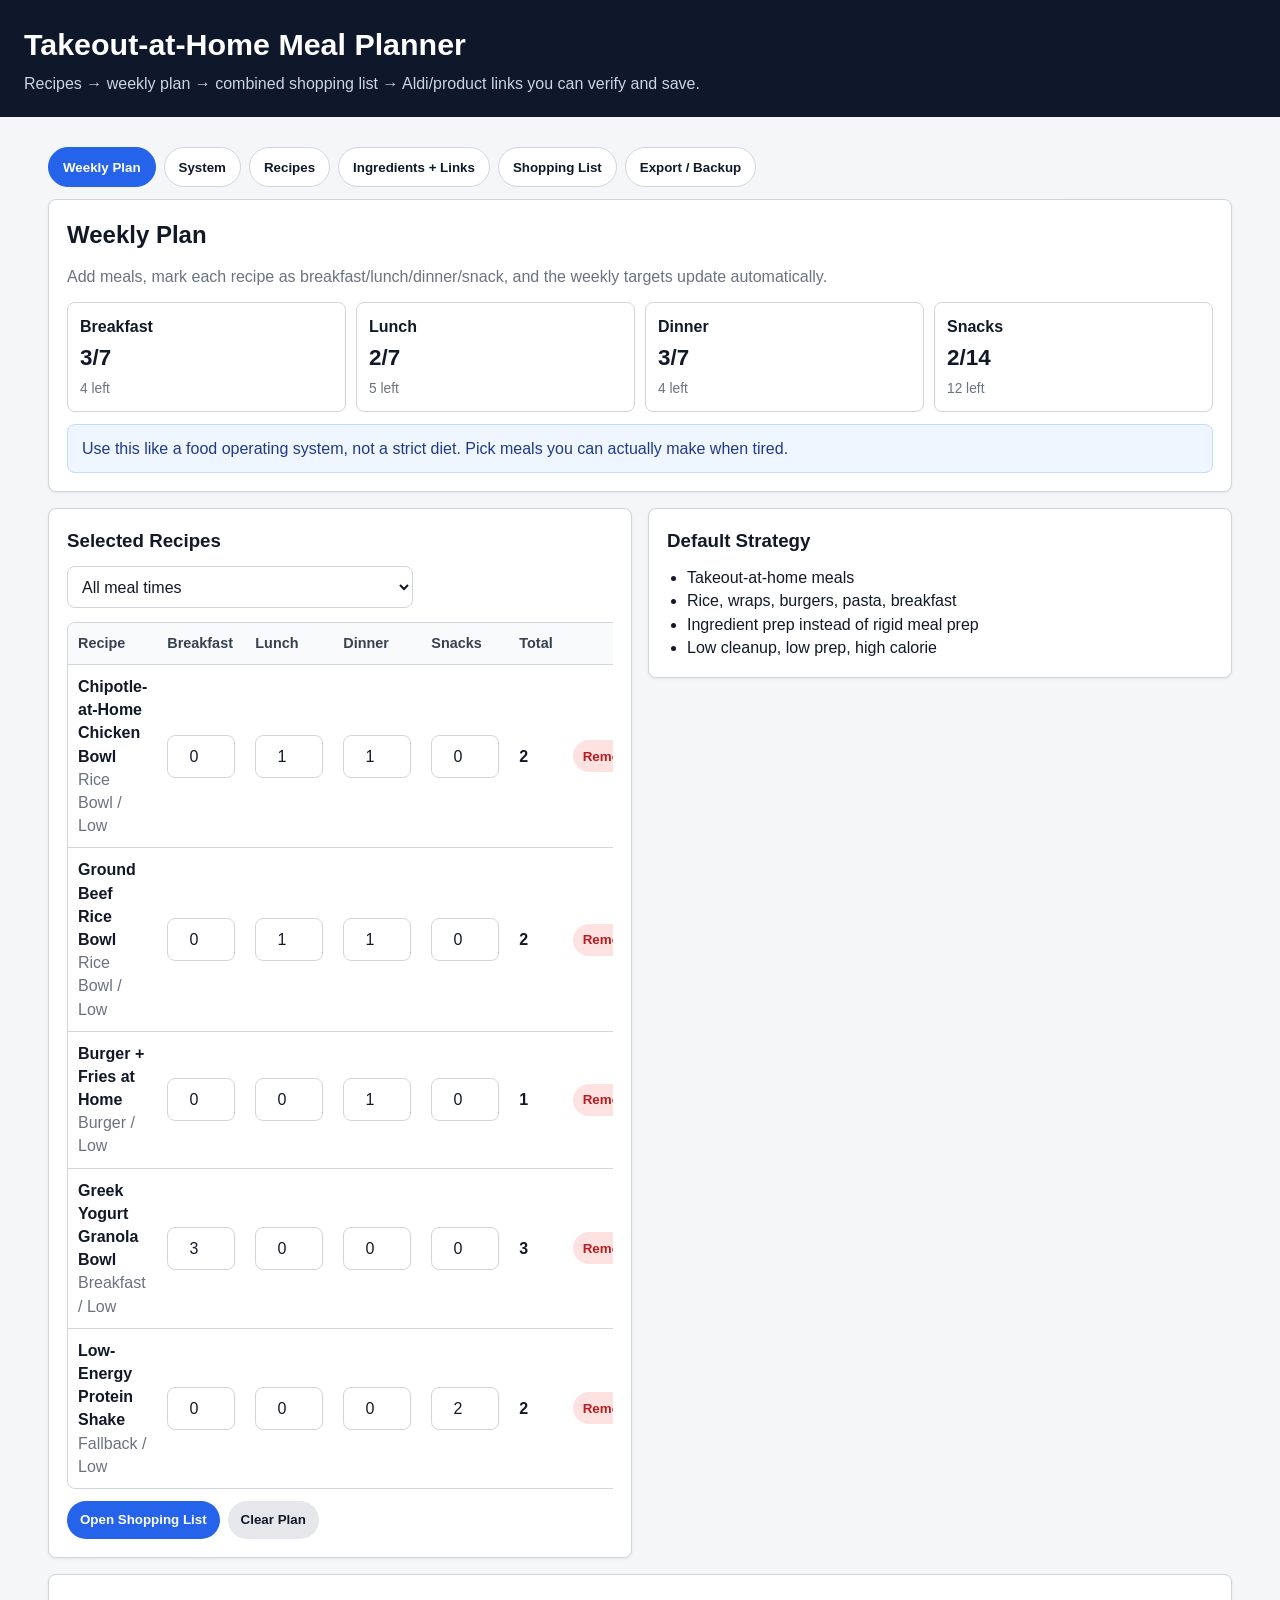
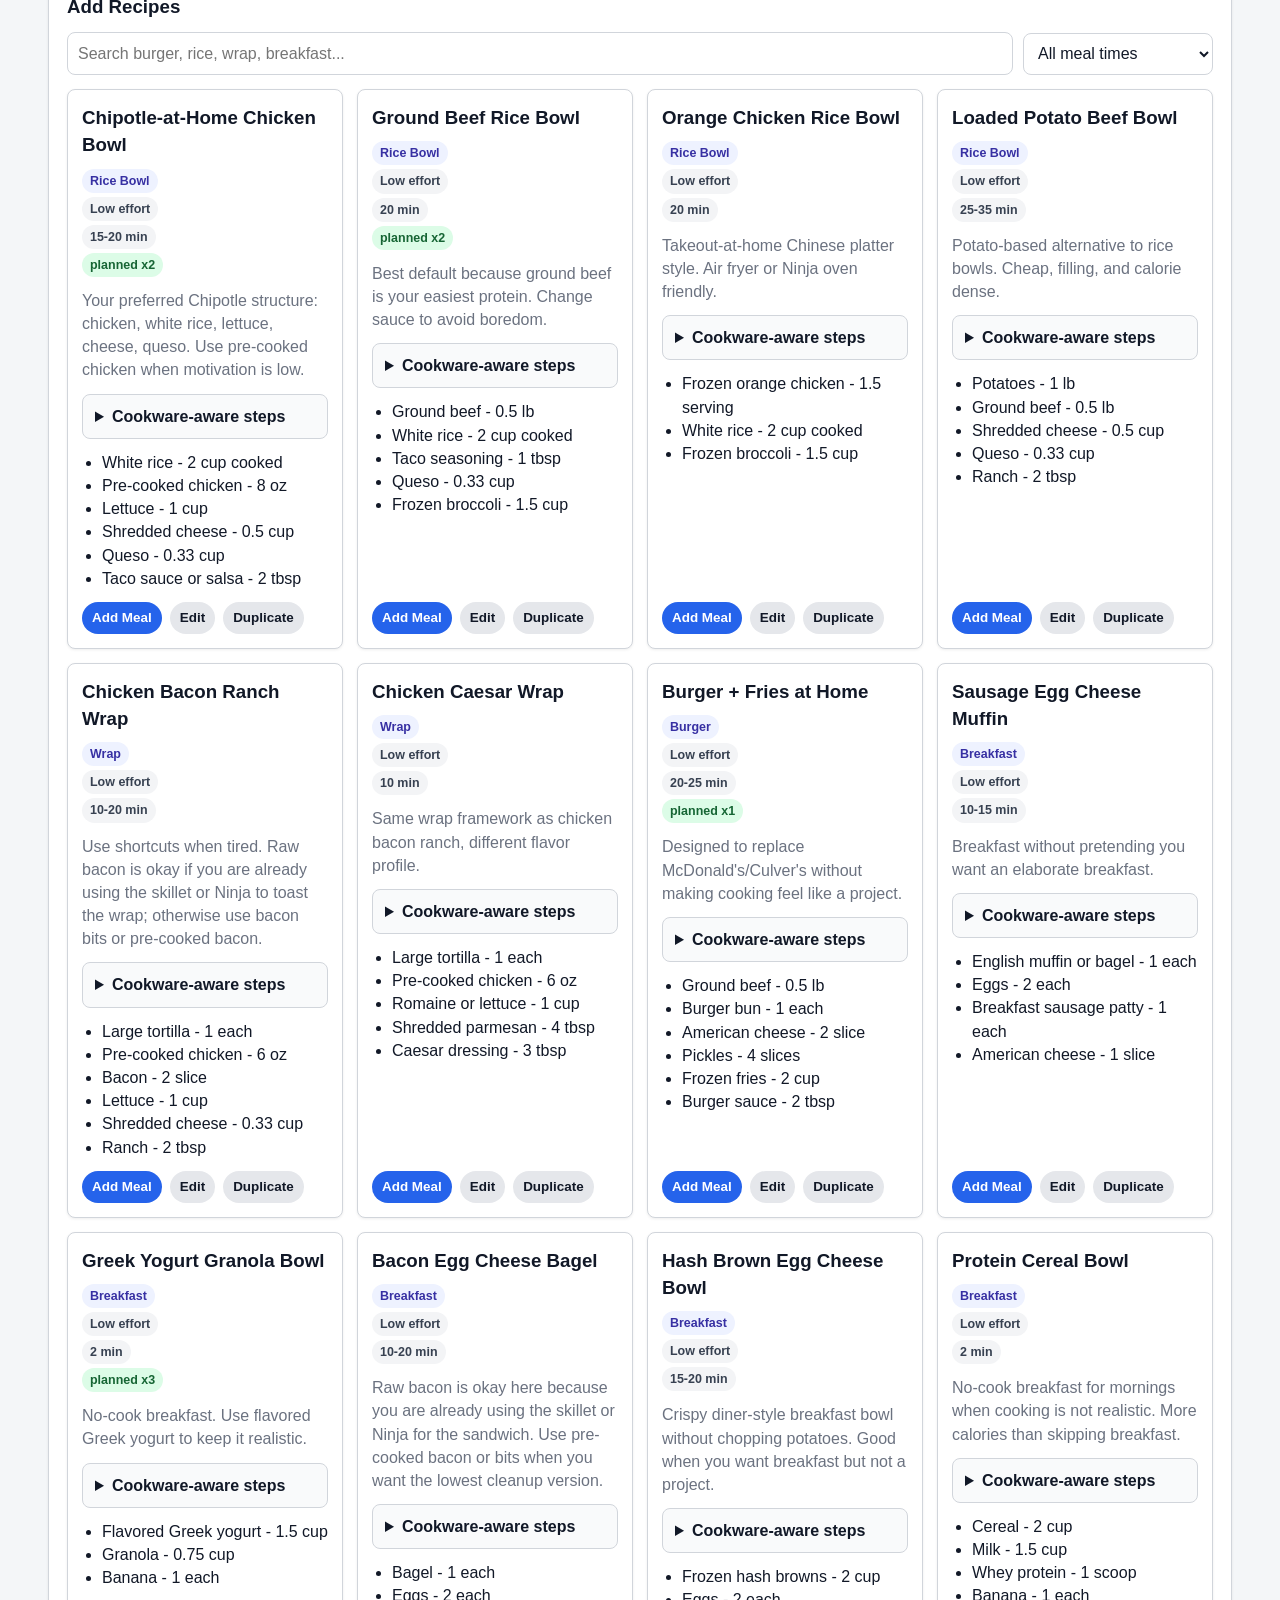
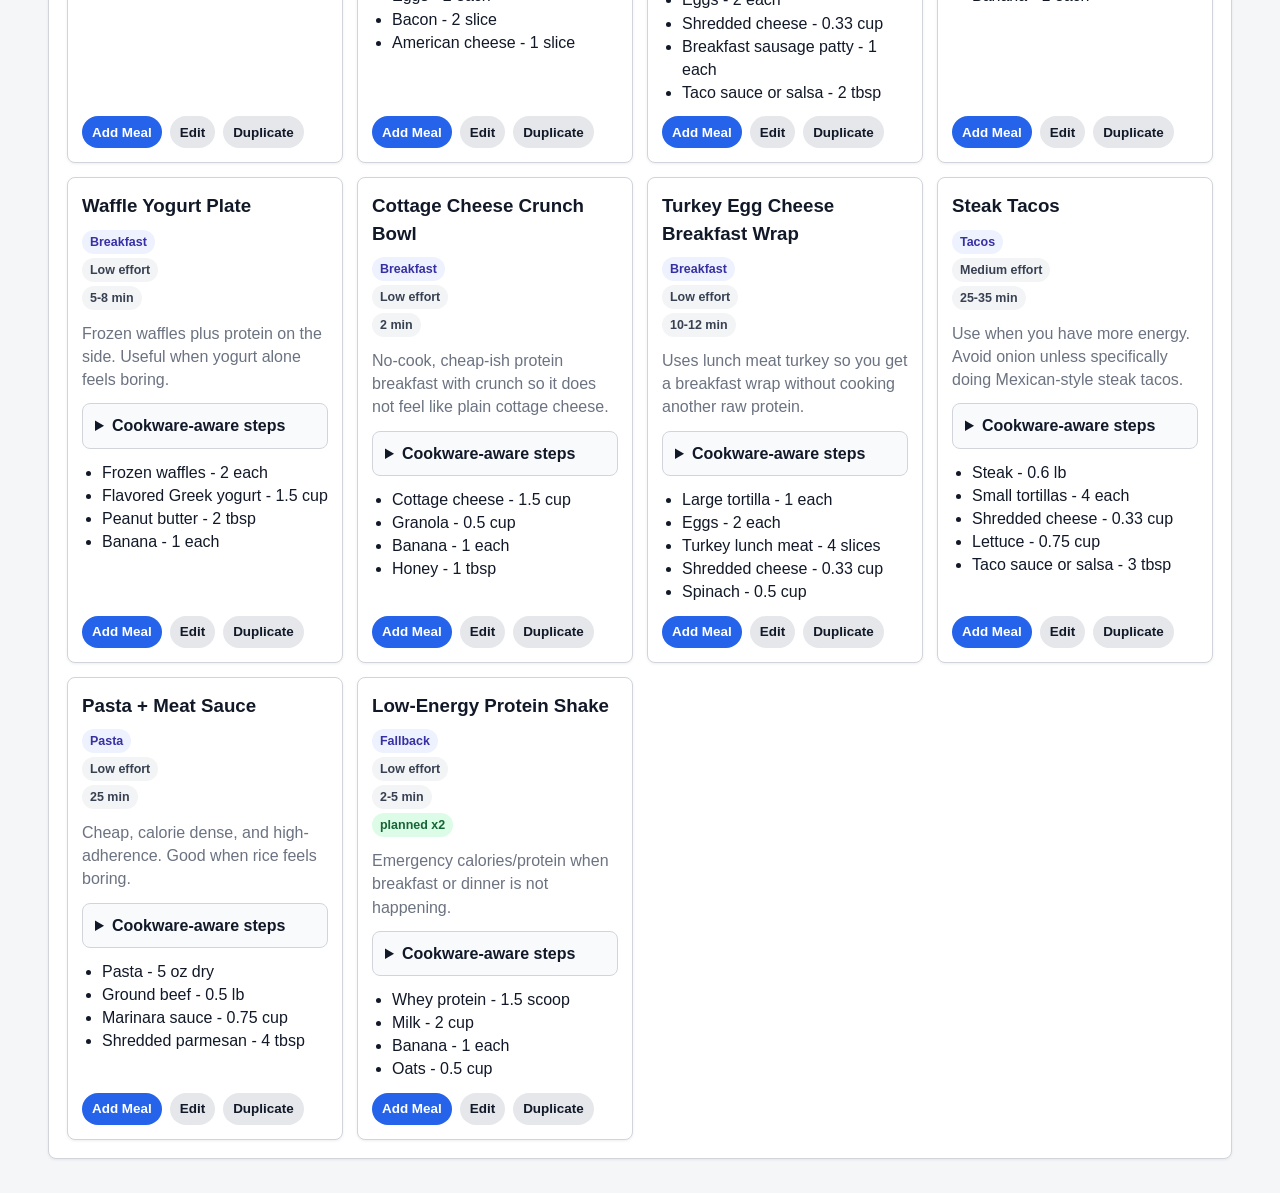
==== index.html @ 1f6d98aa "Rename preview.html to index.html" ====
<!doctype html>
<html lang="en">
<head>
<meta charset="utf-8">
<meta name="viewport" content="width=device-width,initial-scale=1">
<title>Takeout-at-Home Meal Planner</title>
<style>
:root{
  --bg:#f4f6f8;
  --card:#fff;
  --text:#111827;
  --muted:#6b7280;
  --border:#d1d5db;
  --accent:#2563eb;
  --soft:#f9fafb;
  --green:#15803d;
  --red:#b91c1c;
  --shadow:0 1px 3px #00000012;
  --radius:8px;
}
*{box-sizing:border-box}
body{
  margin:0;
  background:var(--bg);
  color:var(--text);
  font-family:-apple-system,BlinkMacSystemFont,"Segoe UI",Roboto,Arial,sans-serif;
  line-height:1.45;
}
header{background:#0f172a;color:#fff;padding:22px 24px}
header h1{margin:0 0 6px;font-size:1.9rem;letter-spacing:0}
header p{margin:0;color:#cbd5e1}
.app{max-width:1220px;margin:auto;padding:18px}
.tabs{
  display:flex;
  gap:8px;
  flex-wrap:wrap;
  align-items:center;
  position:sticky;
  top:0;
  background:rgba(244,246,248,.96);
  padding:12px 0;
  z-index:10;
}
.tabbtn{
  min-height:40px;
  border:1px solid var(--border);
  background:#fff;
  color:var(--text);
  padding:9px 14px;
  border-radius:999px;
  font-weight:800;
  cursor:pointer;
}
.tabbtn.active{background:var(--accent);color:#fff;border-color:var(--accent)}
.tab{display:none}
.tab.active{display:block}
.card{
  background:var(--card);
  border:1px solid var(--border);
  border-radius:var(--radius);
  box-shadow:var(--shadow);
  padding:18px;
  margin-bottom:16px;
}
details.card summary{
  cursor:pointer;
  list-style:none;
}
details.card summary::-webkit-details-marker{display:none}
details.card summary h2{display:inline;margin:0}
details.card summary::after{
  content:'Show';
  float:right;
  color:var(--accent);
  font-weight:800;
}
details.card[open] summary{margin-bottom:12px}
details.card[open] summary::after{content:'Hide'}
.grid{display:grid;gap:16px;align-items:start}
.two{grid-template-columns:minmax(0,1fr) minmax(0,1fr)}
.three{grid-template-columns:repeat(3,minmax(0,1fr))}
h2,h3{margin:0 0 12px;letter-spacing:0}
p{margin:0 0 12px}
ul{margin:10px 0 0;padding-left:20px}
.muted{color:var(--muted)}
.note{
  background:#eff6ff;
  border:1px solid #bfdbfe;
  color:#1e3a8a;
  padding:12px 14px;
  border-radius:var(--radius);
  margin:12px 0 0;
}
label{display:block;font-weight:750;margin:12px 0 6px}
input,select,textarea{
  width:100%;
  min-height:42px;
  font:inherit;
  color:var(--text);
  border:1px solid var(--border);
  border-radius:var(--radius);
  padding:9px 10px;
  background:#fff;
}
input[type="checkbox"]{
  width:16px;
  min-height:0;
  height:16px;
  margin:0 6px 0 0;
  vertical-align:-2px;
}
textarea{min-height:95px;resize:vertical}
button{
  min-height:38px;
  border:0;
  border-radius:999px;
  padding:9px 13px;
  font-weight:800;
  cursor:pointer;
  white-space:nowrap;
}
.primary{background:var(--accent);color:#fff}
.secondary{background:#e5e7eb;color:#111827}
.green{background:#dcfce7;color:var(--green)}
.red{background:#fee2e2;color:var(--red)}
.small{min-height:32px;padding:6px 10px;font-size:.84rem}
.actions{display:flex;gap:8px;flex-wrap:wrap;align-items:center;margin-top:12px}
.filterBar{
  display:grid;
  grid-template-columns:minmax(0,1fr) minmax(145px,190px);
  gap:10px;
  align-items:center;
}
.targetGrid{
  display:grid;
  grid-template-columns:repeat(auto-fit,minmax(165px,1fr));
  gap:10px;
  margin-top:14px;
}
.targetBox{
  border:1px solid var(--border);
  border-radius:var(--radius);
  background:#fff;
  padding:12px;
}
.targetBox strong{display:block;margin-bottom:4px}
.targetCount{font-size:1.4rem;font-weight:850}
.targetBox.done{border-color:#bbf7d0;background:#f0fdf4}
.targetBox.over{border-color:#bfdbfe;background:#eff6ff}
.targetHint{font-size:.86rem;color:var(--muted);margin-top:4px}
.mealTypeSelect{min-width:130px}
.mealCountInput{
  width:68px;
  min-width:68px;
  text-align:center;
}
.subLinks{
  display:flex;
  gap:6px;
  flex-wrap:wrap;
  margin-top:6px;
}
.subLinks a{
  background:#f3f4f6;
  border-radius:999px;
  padding:2px 8px;
  font-size:.82rem;
}
.recipes{
  display:grid;
  grid-template-columns:repeat(auto-fit,minmax(275px,1fr));
  gap:14px;
  align-items:stretch;
}
.recipe{
  display:flex;
  flex-direction:column;
  min-width:0;
  background:#fff;
  border:1px solid var(--border);
  border-radius:var(--radius);
  padding:14px;
  box-shadow:var(--shadow);
}
.recipe h3{margin-bottom:8px}
.recipe p{margin:10px 0 0}
.recipe ul{margin:12px 0 0}
.recipe .actions{margin-top:auto;padding-top:12px}
details.cook{
  margin-top:12px;
  border:1px solid var(--border);
  border-radius:var(--radius);
  background:var(--soft);
  padding:10px 12px;
}
details.cook summary{
  cursor:pointer;
  font-weight:800;
}
details.cook ol{margin:10px 0 0;padding-left:20px}
details.cook li+li{margin-top:6px}
.systemGrid{
  display:grid;
  grid-template-columns:repeat(auto-fit,minmax(240px,1fr));
  gap:14px;
}
.systemBox{
  border:1px solid var(--border);
  border-radius:var(--radius);
  background:#fff;
  padding:14px;
}
.systemBox h3{font-size:1rem}
.systemBox ul{margin-top:8px}
.pill{
  display:inline-flex;
  align-items:center;
  width:max-content;
  max-width:100%;
  min-height:24px;
  border-radius:999px;
  padding:3px 8px;
  font-size:.78rem;
  font-weight:800;
  background:#eef2ff;
  color:#3730a3;
  margin:2px 4px 2px 0;
}
.pill.gray{background:#f3f4f6;color:#374151}
.pill.ok{background:#dcfce7;color:#166534}
.wrap{overflow-x:auto}
table{
  width:100%;
  border-collapse:separate;
  border-spacing:0;
  background:#fff;
  border:1px solid var(--border);
  border-radius:var(--radius);
  overflow:hidden;
}
th,td{
  border-bottom:1px solid var(--border);
  padding:10px;
  text-align:left;
  vertical-align:middle;
}
th{background:var(--soft);color:#374151;font-size:.9rem}
tr:last-child td{border-bottom:0}
td .small{vertical-align:middle}
td input:not([type="checkbox"]):not([data-count]):not(.mealCountInput),td select{min-width:120px}
td input[data-count]{min-width:70px;width:70px}
.shopItem{
  display:grid;
  grid-template-columns:32px minmax(180px,1.1fr) minmax(130px,.7fr) minmax(210px,1.15fr) minmax(250px,1.35fr);
  gap:12px;
  align-items:center;
  border:1px solid var(--border);
  border-radius:var(--radius);
  background:#fff;
  padding:12px;
  margin-bottom:8px;
}
.shopItem>div{min-width:0}
.shopItem>div:first-child{display:flex;align-items:center;justify-content:center}
.shopItem label{display:inline-flex;align-items:center;margin:0;font-weight:650}
.shopItem input.meta{margin-top:8px}
.shopItem.done{opacity:.55;background:#f9fafb}
.printRow{display:none}
.shopTotal{
  display:flex;
  gap:14px;
  flex-wrap:wrap;
  align-items:center;
  justify-content:space-between;
  border:1px solid var(--border);
  border-radius:var(--radius);
  background:#fff;
  padding:14px 16px;
  margin-bottom:16px;
}
.shopTotal strong{font-size:1.1rem}
.money{font-weight:850;color:var(--green)}
.status{font-size:.86rem;color:var(--muted);margin-top:6px}
a{color:var(--accent);font-weight:800;text-decoration:none}
a:hover{text-decoration:underline}
pre{
  white-space:pre-wrap;
  background:#0f172a;
  color:#e5e7eb;
  border-radius:var(--radius);
  padding:14px;
  min-height:220px;
  overflow:auto;
  font:14px ui-monospace,SFMono-Regular,Menlo,Consolas,monospace;
}
@media(max-width:1050px){
  .shopItem{grid-template-columns:32px minmax(220px,1fr) minmax(170px,.8fr)}
  .shopItem>div:nth-child(4),.shopItem>div:nth-child(5){grid-column:2 / -1}
}
@media(max-width:850px){
  .app{padding:14px}
  .two,.three{grid-template-columns:1fr}
  .filterBar{grid-template-columns:1fr}
  .recipes{grid-template-columns:1fr}
  .shopItem{grid-template-columns:28px minmax(0,1fr);align-items:start}
  .shopItem>div:nth-child(n+3){grid-column:2}
}
@media print{
  @page{margin:.45in}
  body{background:#fff;color:#111;font-size:10pt;line-height:1.25}
  header,.tabs,.noPrint,button,input,textarea,select{display:none!important}
  .tab{display:none!important}
  #shopping{display:block!important}
  .app{max-width:none;padding:0}
  #shopping>.card{padding:0 0 8px;margin:0 0 8px;border:0}
  #shopping>.card p{display:none}
  .shopTotal{padding:8px 0;margin:0 0 10px;border:0;border-bottom:1px solid #999;border-radius:0}
  .shopTotal .targetHint{display:none}
  .card{box-shadow:none;border:0;padding:0;margin:0 0 10px;break-inside:auto}
  .card h3{font-size:11pt;margin:12px 0 4px;padding-bottom:3px;border-bottom:1px solid #bbb}
  .shopItem{
    display:block;
    border:0;
    border-bottom:1px solid #ddd;
    border-radius:0;
    padding:4px 0;
    margin:0;
    break-inside:avoid;
    opacity:1!important;
    background:#fff!important;
    box-shadow:none;
  }
  .shopItem>div:not(.printRow){display:none!important}
  .printRow{
    display:grid!important;
    grid-template-columns:minmax(0,1.2fr) 72px minmax(0,2fr);
    gap:10px;
    align-items:start;
  }
  .printName{font-weight:700}
  .printPrice{font-weight:700;text-align:right;color:#111}
  .printLink{font-size:8.5pt;word-break:break-all;color:#111;font-weight:400;text-decoration:none}
  a{color:#111;text-decoration:none}
}
</style>
</head>
<body>
<header><h1>Takeout-at-Home Meal Planner</h1><p>Recipes → weekly plan → combined shopping list → Aldi/product links you can verify and save.</p></header>
<main class="app">
<nav class="tabs noPrint"><button class="tabbtn active" data-tab="plan">Weekly Plan</button><button class="tabbtn" data-tab="system">System</button><button class="tabbtn" data-tab="recipes">Recipes</button><button class="tabbtn" data-tab="ingredients">Ingredients + Links</button><button class="tabbtn" data-tab="shopping">Shopping List</button><button class="tabbtn" data-tab="backup">Export / Backup</button></nav>

<section id="plan" class="tab active">
<div class="card"><h2>Weekly Plan</h2><p class="muted">Add meals, mark each recipe as breakfast/lunch/dinner/snack, and the weekly targets update automatically.</p><div id="targetSummary" class="targetGrid"></div><div class="note">Use this like a food operating system, not a strict diet. Pick meals you can actually make when tired.</div></div>
<div class="grid two"><div class="card"><h3>Selected Recipes</h3><div class="filterBar" style="margin-bottom:14px"><select id="plannedMealFilter" aria-label="Filter selected recipes by meal time"><option value="">All meal times</option><option value="breakfast">Breakfast</option><option value="lunch">Lunch</option><option value="dinner">Dinner</option><option value="snack">Snacks</option></select></div><div id="planned"></div><div class="actions"><button class="primary" id="openShopping">Open Shopping List</button><button class="secondary" id="clearPlan">Clear Plan</button></div></div><div class="card"><h3>Default Strategy</h3><ul><li>Takeout-at-home meals</li><li>Rice, wraps, burgers, pasta, breakfast</li><li>Ingredient prep instead of rigid meal prep</li><li>Low cleanup, low prep, high calorie</li></ul></div></div>
<div class="card"><h3>Add Recipes</h3><div class="filterBar"><input id="planSearch" placeholder="Search burger, rice, wrap, breakfast..."><select id="planMealFilter" aria-label="Filter recipes by meal time"><option value="">All meal times</option><option value="breakfast">Breakfast</option><option value="lunch">Lunch</option><option value="dinner">Dinner</option><option value="snack">Snacks</option></select></div><div id="planRecipes" class="recipes" style="margin-top:14px"></div></div>
</section>

<section id="system" class="tab">
<div class="card"><h2>Meal System</h2><p class="muted">Built around weight gain, steady energy, low cleanup, Aldi-first shopping, and meals that feel like takeout at home.</p><div class="note">Default rule: if a meal needs chopping, thawing, or more than two pans on a weekday, simplify it before cooking.</div></div>
<div class="systemGrid">
<div class="systemBox"><h3>Targets</h3><ul><li>Gain from 125 toward 150-160 lb</li><li>Aim around 150g protein/day</li><li>Use calorie-dense add-ons: cheese, queso, milk, rice, potatoes, granola</li><li>Breakfast counts even when tiny</li></ul></div>
<div class="systemBox"><h3>Cookware Map</h3><ul><li>Induction burner: beef, eggs, pasta, steak</li><li>Ninja XL: fries, orange chicken, potatoes, toasted wraps, pizza-style foods</li><li>Microwave: weak but useful for rice, queso, leftovers</li><li>Blender: protein shakes when cooking is not happening</li><li>Slow cooker: optional fish fallback, not a daily dependency</li></ul></div>
<div class="systemBox"><h3>Weekday Rules</h3><ul><li>Max two pots or pans</li><li>Use pre-cooked chicken unless you specifically have energy</li><li>No mushrooms, tuna, sushi, or onions by default</li><li>Leftovers are only expected for one or two days</li></ul></div>
<div class="systemBox"><h3>Prep Staples</h3><ul><li>Ground beef: cook 1 lb, use for bowls, burgers, pasta, potatoes</li><li>Rice: make or buy enough for 2-3 bowls</li><li>Lettuce/spinach: bagged greens beat chopping</li><li>Sauces prevent boredom: queso, ranch, Caesar, burger sauce, taco sauce</li></ul></div>
<div class="systemBox"><h3>Breakfast Ladder</h3><ul><li>2 minutes: yogurt, granola, banana</li><li>5 minutes: protein shake with milk, banana, oats</li><li>10 minutes: sausage egg cheese muffin</li><li>No appetite: milk or shake still moves the day forward</li></ul></div>
<div class="systemBox"><h3>Failure Plan</h3><ul><li>Too tired: choose shake, cereal, frozen meal, or orange chicken bowl</li><li>Forgot prep: use microwave rice or tortillas</li><li>Bored: swap sauce before swapping the whole meal</li><li>Cleanup dread: pick Ninja XL plus one bowl</li></ul></div>
</div>
</section>

<section id="recipes" class="tab">
<div class="grid two"><div class="card"><h2>Recipe Library</h2><div class="filterBar"><input id="recipeSearch" placeholder="Search recipes..."><select id="recipeMealFilter" aria-label="Filter recipe library by meal time"><option value="">All meal times</option><option value="breakfast">Breakfast</option><option value="lunch">Lunch</option><option value="dinner">Dinner</option><option value="snack">Snacks</option></select></div><div id="recipeList" class="recipes" style="margin-top:14px"></div></div>
<div class="card"><h2 id="editTitle">Add / Edit Recipe</h2><input id="rid" type="hidden"><label>Name</label><input id="rname"><div class="grid two"><div><label>Category</label><select id="rcat"><option>Rice Bowl</option><option>Wrap</option><option>Burger</option><option>Breakfast</option><option>Pasta</option><option>Tacos</option><option>Fallback</option><option>Other</option></select></div><div><label>Effort</label><select id="reffort"><option>Low</option><option>Medium</option><option>High</option></select></div></div><div class="grid two"><div><label>Cook time</label><input id="rtime" placeholder="20 min"></div><div><label>Base servings</label><input id="rserv" type="number" min="1" value="1"></div></div><label>Notes</label><textarea id="rnotes"></textarea><label>Instructions</label><textarea id="rinst"></textarea><label>Ingredients</label><p class="muted">One per line: <b>name | quantity | unit | type | notes</b></p><textarea id="rings" style="min-height:190px" placeholder="Ground beef | 0.5 | lb | Protein | easiest protein"></textarea><div class="actions"><button class="primary" id="saveRecipe">Save Recipe</button><button class="secondary" id="newRecipe">New Blank</button><button class="red" id="deleteRecipe">Delete</button></div></div></div>
</section>

<section id="ingredients" class="tab">
<div class="card"><h2>Ingredients + Aldi Links</h2><p class="muted">Paste direct product links as you verify them. Add the whole package price, package size, and a grocery-style package unit: oz, lb, count, fl oz, cup, or tbsp. Example: bacon = $5.99, 10, count.</p><div class="grid two"><div><label>Search prefix</label><input id="searchPrefix"></div><div><label>Search suffix</label><input id="searchSuffix"></div></div><div class="actions"><button class="secondary" id="saveSearch">Save Search Settings</button><button class="secondary" id="resetSearch">Reset to Google Aldi Search</button></div></div>
<div class="card"><h3>Ingredient Database</h3><input id="ingSearch" placeholder="Search ingredients..."><div class="wrap" style="margin-top:14px"><table><thead><tr><th>Ingredient</th><th>Type</th><th>Search Term</th><th>Product URL</th><th>Substitute Links</th><th>Package Price</th><th>Package Size</th><th>Package Unit</th><th>Store Notes</th><th>Verified</th><th>Open</th></tr></thead><tbody id="ingRows"></tbody></table></div></div>
</section>

<section id="shopping" class="tab"><div class="card"><h2>Shopping List</h2><p class="muted">Grouped by ingredient type. Costs round up to whole packages and handle basic conversions like lb to oz, cup to fl oz, and slice/each/serving to count. Check off “already have” or “bought.”</p><div class="actions noPrint"><button class="primary" id="copyList">Copy List</button><button class="secondary" id="downloadList">Download TXT</button><button class="secondary" onclick="window.print()">Print / Save PDF</button><button class="secondary" id="clearChecks">Clear Checkboxes</button></div></div><div id="shopList"></div></section>

<section id="backup" class="tab"><div class="grid two"><details class="card"><summary><h2>Export</h2></summary><div class="actions"><button class="primary" id="copyExport">Copy Plan</button><button class="secondary" id="downloadExport">Download Plan TXT</button><button class="secondary" id="downloadJson">Download App Backup JSON</button></div><pre id="exportBox"></pre></details><details class="card"><summary><h2>Import Backup</h2></summary><textarea id="importBox" placeholder="Paste JSON backup here..."></textarea><div class="actions"><button class="primary" id="importJson">Import JSON</button><button class="secondary" id="refreshStarter">Refresh Starter Recipes</button><button class="red" id="resetApp">Reset Starter Data</button></div><p id="backupStatus" class="status"></p></details></div><details class="card" open><summary><h2>Recipe JSON Import / Export</h2></summary><p class="muted">Paste recipe JSON to add or update recipes. Matching ids update existing recipes; missing ids are generated from the recipe name.</p><div class="actions"><button class="secondary" id="copyRecipeFormat">Copy Format</button><button class="secondary" id="downloadRecipeFormat">Download Format JSON</button><button class="secondary" id="downloadRecipesJson">Download My Recipes JSON</button></div><textarea id="recipeImportBox" placeholder="Paste recipe JSON here..."></textarea><div class="actions"><button class="primary" id="importRecipesJson">Import Recipes</button></div><p id="recipeImportStatus" class="status"></p><pre id="recipeFormatBox"></pre></details></section>
</main>

<script>
const KEY='takeoutHomePlanner_v1';
const cats=['Protein','Carb','Vegetable','Dairy','Sauce/Condiment','Frozen','Breakfast','Snack','Pantry','Produce','Other'];
const pkgUnits=['','oz','lb','count','fl oz','cup','tbsp'];
const recipeFieldIds=new Set(['rname','rcat','reffort','rtime','rserv','rnotes','rinst','rings']);
const mealTypes={breakfast:'Breakfast',lunch:'Lunch',dinner:'Dinner',snack:'Snacks'};
const mealTargets={breakfast:7,lunch:7,dinner:7,snack:14};
const defaultPrefix='https://www.google.com/search?q=site%3Aaldi.us%20';
const defaultSuffix='%20ALDI';
const STARTER_VERSION=8;
const seedMeals=[
{id:'chipotle-bowl',name:'Chipotle-at-Home Chicken Bowl',category:'Rice Bowl',effort:'Low',cookTime:'15-20 min',notes:'Your preferred Chipotle structure: chicken, white rice, lettuce, cheese, queso. Use pre-cooked chicken when motivation is low.',ingredients:[{name:'White rice',qty:2,unit:'cup cooked',type:'Carb'},{name:'Pre-cooked chicken',qty:8,unit:'oz',type:'Protein'},{name:'Lettuce',qty:1,unit:'cup',type:'Vegetable'},{name:'Shredded cheese',qty:.5,unit:'cup',type:'Dairy'},{name:'Queso',qty:.33,unit:'cup',type:'Sauce/Condiment'},{name:'Taco sauce or salsa',qty:2,unit:'tbsp',type:'Sauce/Condiment'}]},
{id:'beef-rice-bowl',name:'Ground Beef Rice Bowl',category:'Rice Bowl',effort:'Low',cookTime:'20 min',notes:'Best default because ground beef is your easiest protein. Change sauce to avoid boredom.',ingredients:[{name:'Ground beef',qty:.5,unit:'lb',type:'Protein'},{name:'White rice',qty:2,unit:'cup cooked',type:'Carb'},{name:'Taco seasoning',qty:1,unit:'tbsp',type:'Pantry'},{name:'Queso',qty:.33,unit:'cup',type:'Sauce/Condiment'},{name:'Frozen broccoli',qty:1.5,unit:'cup',type:'Frozen'}]},
{id:'orange-chicken-rice',name:'Orange Chicken Rice Bowl',category:'Rice Bowl',effort:'Low',cookTime:'20 min',notes:'Takeout-at-home Chinese platter style. Air fryer or Ninja oven friendly.',ingredients:[{name:'Frozen orange chicken',qty:1.5,unit:'serving',type:'Frozen'},{name:'White rice',qty:2,unit:'cup cooked',type:'Carb'},{name:'Frozen broccoli',qty:1.5,unit:'cup',type:'Frozen'}]},
{id:'loaded-potato-beef-bowl',name:'Loaded Potato Beef Bowl',category:'Rice Bowl',effort:'Low',cookTime:'25-35 min',notes:'Potato-based alternative to rice bowls. Cheap, filling, and calorie dense.',ingredients:[{name:'Potatoes',qty:1,unit:'lb',type:'Carb'},{name:'Ground beef',qty:.5,unit:'lb',type:'Protein'},{name:'Shredded cheese',qty:.5,unit:'cup',type:'Dairy'},{name:'Queso',qty:.33,unit:'cup',type:'Sauce/Condiment'},{name:'Ranch',qty:2,unit:'tbsp',type:'Sauce/Condiment'}]},
{id:'chicken-bacon-ranch-wrap',name:'Chicken Bacon Ranch Wrap',category:'Wrap',effort:'Low',cookTime:'10-20 min',notes:'Use shortcuts when tired. Raw bacon is okay if you are already using the skillet or Ninja to toast the wrap; otherwise use bacon bits or pre-cooked bacon.',ingredients:[{name:'Large tortilla',qty:1,unit:'each',type:'Carb'},{name:'Pre-cooked chicken',qty:6,unit:'oz',type:'Protein'},{name:'Bacon',qty:2,unit:'slice',type:'Protein'},{name:'Lettuce',qty:1,unit:'cup',type:'Vegetable'},{name:'Shredded cheese',qty:.33,unit:'cup',type:'Dairy'},{name:'Ranch',qty:2,unit:'tbsp',type:'Sauce/Condiment'}]},
{id:'chicken-caesar-wrap',name:'Chicken Caesar Wrap',category:'Wrap',effort:'Low',cookTime:'10 min',notes:'Same wrap framework as chicken bacon ranch, different flavor profile.',ingredients:[{name:'Large tortilla',qty:1,unit:'each',type:'Carb'},{name:'Pre-cooked chicken',qty:6,unit:'oz',type:'Protein'},{name:'Romaine or lettuce',qty:1,unit:'cup',type:'Vegetable'},{name:'Shredded parmesan',qty:4,unit:'tbsp',type:'Dairy'},{name:'Caesar dressing',qty:3,unit:'tbsp',type:'Sauce/Condiment'}]},
{id:'burger-fries',name:'Burger + Fries at Home',category:'Burger',effort:'Low',cookTime:'20-25 min',notes:"Designed to replace McDonald's/Culver's without making cooking feel like a project.",ingredients:[{name:'Ground beef',qty:.5,unit:'lb',type:'Protein'},{name:'Burger bun',qty:1,unit:'each',type:'Carb'},{name:'American cheese',qty:2,unit:'slice',type:'Dairy'},{name:'Pickles',qty:4,unit:'slices',type:'Sauce/Condiment'},{name:'Frozen fries',qty:2,unit:'cup',type:'Frozen'},{name:'Burger sauce',qty:2,unit:'tbsp',type:'Sauce/Condiment'}]},
{id:'sausage-egg-cheese',name:'Sausage Egg Cheese Muffin',category:'Breakfast',effort:'Low',cookTime:'10-15 min',notes:'Breakfast without pretending you want an elaborate breakfast.',ingredients:[{name:'English muffin or bagel',qty:1,unit:'each',type:'Carb'},{name:'Eggs',qty:2,unit:'each',type:'Protein'},{name:'Breakfast sausage patty',qty:1,unit:'each',type:'Protein'},{name:'American cheese',qty:1,unit:'slice',type:'Dairy'}]},
{id:'yogurt-granola-bowl',name:'Greek Yogurt Granola Bowl',category:'Breakfast',effort:'Low',cookTime:'2 min',notes:'No-cook breakfast. Use flavored Greek yogurt to keep it realistic.',ingredients:[{name:'Flavored Greek yogurt',qty:1.5,unit:'cup',type:'Dairy'},{name:'Granola',qty:.75,unit:'cup',type:'Breakfast'},{name:'Banana',qty:1,unit:'each',type:'Produce'}]},
{id:'bacon-egg-cheese-bagel',name:'Bacon Egg Cheese Bagel',category:'Breakfast',effort:'Low',cookTime:'10-20 min',notes:'Raw bacon is okay here because you are already using the skillet or Ninja for the sandwich. Use pre-cooked bacon or bits when you want the lowest cleanup version.',ingredients:[{name:'Bagel',qty:1,unit:'each',type:'Carb'},{name:'Eggs',qty:2,unit:'each',type:'Protein'},{name:'Bacon',qty:2,unit:'slice',type:'Protein'},{name:'American cheese',qty:1,unit:'slice',type:'Dairy'}]},
{id:'hashbrown-egg-cheese-bowl',name:'Hash Brown Egg Cheese Bowl',category:'Breakfast',effort:'Low',cookTime:'15-20 min',notes:'Crispy diner-style breakfast bowl without chopping potatoes. Good when you want breakfast but not a project.',ingredients:[{name:'Frozen hash browns',qty:2,unit:'cup',type:'Frozen'},{name:'Eggs',qty:2,unit:'each',type:'Protein'},{name:'Shredded cheese',qty:.33,unit:'cup',type:'Dairy'},{name:'Breakfast sausage patty',qty:1,unit:'each',type:'Protein'},{name:'Taco sauce or salsa',qty:2,unit:'tbsp',type:'Sauce/Condiment'}]},
{id:'protein-cereal-bowl',name:'Protein Cereal Bowl',category:'Breakfast',effort:'Low',cookTime:'2 min',notes:'No-cook breakfast for mornings when cooking is not realistic. More calories than skipping breakfast.',ingredients:[{name:'Cereal',qty:2,unit:'cup',type:'Breakfast'},{name:'Milk',qty:1.5,unit:'cup',type:'Dairy'},{name:'Whey protein',qty:1,unit:'scoop',type:'Protein'},{name:'Banana',qty:1,unit:'each',type:'Produce'}]},
{id:'waffle-yogurt-plate',name:'Waffle Yogurt Plate',category:'Breakfast',effort:'Low',cookTime:'5-8 min',notes:'Frozen waffles plus protein on the side. Useful when yogurt alone feels boring.',ingredients:[{name:'Frozen waffles',qty:2,unit:'each',type:'Frozen'},{name:'Flavored Greek yogurt',qty:1.5,unit:'cup',type:'Dairy'},{name:'Peanut butter',qty:2,unit:'tbsp',type:'Pantry'},{name:'Banana',qty:1,unit:'each',type:'Produce'}]},
{id:'cottage-cheese-crunch-bowl',name:'Cottage Cheese Crunch Bowl',category:'Breakfast',effort:'Low',cookTime:'2 min',notes:'No-cook, cheap-ish protein breakfast with crunch so it does not feel like plain cottage cheese.',ingredients:[{name:'Cottage cheese',qty:1.5,unit:'cup',type:'Dairy'},{name:'Granola',qty:.5,unit:'cup',type:'Breakfast'},{name:'Banana',qty:1,unit:'each',type:'Produce'},{name:'Honey',qty:1,unit:'tbsp',type:'Pantry'}]},
{id:'turkey-egg-cheese-wrap',name:'Turkey Egg Cheese Breakfast Wrap',category:'Breakfast',effort:'Low',cookTime:'10-12 min',notes:'Uses lunch meat turkey so you get a breakfast wrap without cooking another raw protein.',ingredients:[{name:'Large tortilla',qty:1,unit:'each',type:'Carb'},{name:'Eggs',qty:2,unit:'each',type:'Protein'},{name:'Turkey lunch meat',qty:4,unit:'slices',type:'Protein'},{name:'Shredded cheese',qty:.33,unit:'cup',type:'Dairy'},{name:'Spinach',qty:.5,unit:'cup',type:'Vegetable'}]},
{id:'steak-tacos',name:'Steak Tacos',category:'Tacos',effort:'Medium',cookTime:'25-35 min',notes:'Use when you have more energy. Avoid onion unless specifically doing Mexican-style steak tacos.',ingredients:[{name:'Steak',qty:.6,unit:'lb',type:'Protein'},{name:'Small tortillas',qty:4,unit:'each',type:'Carb'},{name:'Shredded cheese',qty:.33,unit:'cup',type:'Dairy'},{name:'Lettuce',qty:.75,unit:'cup',type:'Vegetable'},{name:'Taco sauce or salsa',qty:3,unit:'tbsp',type:'Sauce/Condiment'}]},
{id:'pasta-meat-sauce',name:'Pasta + Meat Sauce',category:'Pasta',effort:'Low',cookTime:'25 min',notes:'Cheap, calorie dense, and high-adherence. Good when rice feels boring.',ingredients:[{name:'Pasta',qty:5,unit:'oz dry',type:'Carb'},{name:'Ground beef',qty:.5,unit:'lb',type:'Protein'},{name:'Marinara sauce',qty:.75,unit:'cup',type:'Sauce/Condiment'},{name:'Shredded parmesan',qty:4,unit:'tbsp',type:'Dairy'}]},
{id:'protein-shake',name:'Low-Energy Protein Shake',category:'Fallback',effort:'Low',cookTime:'2-5 min',notes:'Emergency calories/protein when breakfast or dinner is not happening.',ingredients:[{name:'Whey protein',qty:1.5,unit:'scoop',type:'Protein'},{name:'Milk',qty:2,unit:'cup',type:'Dairy'},{name:'Banana',qty:1,unit:'each',type:'Produce'},{name:'Oats',qty:.5,unit:'cup',type:'Breakfast'}]}
];
const seedInstructions={
'chipotle-bowl':`Use the lowest-friction rice option first. Microwave rice is fine. If cooking dry rice: add 1 cup white rice and 1.5 cups water to a small pot, bring to a boil on the induction burner, cover, turn to low, cook 15 minutes, then rest 5 minutes.
Put 8 oz pre-cooked chicken in a bowl or skillet. Microwave 60-90 seconds, or warm in a skillet on medium heat for 3-5 minutes. Add a small splash of water if it looks dry.
Warm queso in a small microwave-safe cup for 20-30 seconds. Stir. If still cold, heat 10-15 seconds more.
Build the bowl in this order so it feels like Chipotle: rice on bottom, chicken, lettuce, shredded cheese, queso, then taco sauce or salsa.
Beginner cue: everything is already cooked except the rice. You are mainly reheating and assembling.
Cleanup target: one bowl, one spoon, plus either one rice pot or one microwave rice pouch.`,
'beef-rice-bowl':`If you have energy, cook 1 lb ground beef even if the recipe uses less. The extra becomes tomorrow's bowl, pasta, potato bowl, or burger-style bowl.
Start rice first. Use microwave rice, or cook dry rice in a small pot with 1 cup rice and 1.5 cups water: boil, cover, low heat 15 minutes, rest 5 minutes. Use about 2 cups cooked rice in the bowl.
Place the ground beef block in a skillet on the induction burner. Set heat to medium. Let it sit untouched for 2-3 minutes so the bottom browns.
Use a spatula to break the beef into small crumbles about dime to quarter size. Keep stirring and breaking it up for 5-8 minutes until no pink remains. If you use a thermometer, ground beef should hit 160 F.
Sprinkle taco seasoning over the beef. Add 1-2 tbsp water, stir, and cook 1-2 minutes until the seasoning coats the meat instead of looking powdery.
Microwave frozen broccoli in a covered bowl with a splash of water for 2-4 minutes. Because your microwave is weak, add 30 second rounds until hot.
Build the bowl: about 2 cups cooked rice, beef, broccoli, queso. Change the sauce when bored: taco sauce, ranch, burger sauce, or teriyaki.
Cleanup target: one skillet, one rice pot or pouch, one bowl.`,
'orange-chicken-rice':`Start rice first. Use microwave rice when tired, or cook dry rice in a small pot: 1 cup rice, 1.5 cups water, boil, cover, low heat 15 minutes, rest 5 minutes. Use about 2 cups cooked rice for the bowl.
Preheat the Ninja XL if you normally do. Put frozen orange chicken pieces in a single layer in the basket or on the tray. Do not add sauce yet.
Cook around 380-400 F for 12-16 minutes, shaking or flipping once halfway. Use the bag directions if they differ. The outside should look crisp, not pale and icy.
Warm the sauce packet in a cup of warm water or microwave it in a microwave-safe bowl for 10-20 seconds. Do not microwave a sealed packet.
Microwave frozen broccoli with a splash of water for 2-4 minutes, then add 30 second rounds until hot.
Toss about 1.5 servings of chicken with sauce, then serve over rice with broccoli on the side or mixed in.
Cleanup target: Ninja basket or tray, one rice container, one bowl.`,
'loaded-potato-beef-bowl':`Use small or medium potatoes if possible. Wash them, poke each potato 5-6 times with a fork, and microwave on a plate for 5 minutes.
Flip the potatoes carefully with a fork or towel. Microwave 3-5 minutes more. They are ready when a knife slides into the center without much resistance.
For crispier potatoes, cut the softened potatoes into rough 1 inch chunks. The exact shape does not matter. Put chunks in the Ninja XL at 400 F for 8-12 minutes.
Cook ground beef in a skillet on medium induction heat. Let it brown 2 minutes, break it into crumbles, and cook 5-8 minutes until no pink remains.
Split the potato or add chunks to a bowl. Add beef, shredded cheese, warm queso, and ranch.
Beginner cue: if the potato is hard in the middle, microwave it more. If the beef is pink, cook it more.
Cleanup target: one skillet, one plate or bowl, optional Ninja tray.`,
'chicken-bacon-ranch-wrap':`Choose the bacon path based on equipment. If you are only assembling a cold wrap, use bacon bits or pre-cooked bacon. If you are already using the skillet or Ninja to toast the wrap, raw bacon is okay because it is not adding a separate cooking tool.
Raw bacon skillet option: cook 2 slices in the skillet on medium heat for 3-5 minutes per side, until browned and crisp enough for you. Move bacon to a paper towel, pour off extra grease carefully, then use the same skillet later to toast the wrap.
Raw bacon Ninja option: cook 2 slices on the tray around 375-400 F for 6-10 minutes, checking early because bacon can go from perfect to too dark quickly.
Warm pre-cooked chicken in the microwave for 45-75 seconds, or in the same skillet on medium heat for 3-4 minutes. It only needs to become hot, not brown.
Lay the tortilla flat on a plate. Spread ranch down the center in a line, leaving about 2 inches empty at the bottom.
Add lettuce first, then chicken, bacon, and shredded cheese. Keep the pile in the center strip so the wrap can close.
Fold the bottom of the tortilla up over the filling, fold both sides inward, then roll away from you while keeping the filling tucked in.
For a crispy wrap, place it seam-side down in a dry skillet on medium heat for 1-2 minutes per side, or in the Ninja XL for 2-4 minutes until lightly browned.
Cleanup target: one plate plus optional skillet or Ninja tray.`,
'chicken-caesar-wrap':`Use pre-cooked chicken. If it is cold, microwave 45-75 seconds or warm in a skillet on medium heat for 3-4 minutes.
Lay the tortilla flat. Spread Caesar dressing down the center, leaving the edges mostly clean so it will not leak.
Add romaine or bagged lettuce, chicken, and parmesan. Keep the filling in a narrow strip instead of covering the whole tortilla.
Fold the bottom edge up, fold the left and right sides inward, then roll it tight from bottom to top.
If you want it toasted, place seam-side down in a dry skillet on medium heat for 1-2 minutes per side, or use the Ninja XL for 2-4 minutes.
Beginner cue: if the wrap bursts, use less filling next time or eat it like a folded taco. It still counts.
Cleanup target: one plate plus optional skillet or Ninja tray.`,
'burger-fries':`Start fries first because they take longest. Put frozen fries in the Ninja XL in a loose single layer. Cook around 400 F for 12-18 minutes, shaking halfway, until crisp enough for you.
For one larger burger, use about 1/2 lb ground beef. Roll it gently into a ball, then flatten into a patty about 4.5 to 5 inches wide and about 1/2 inch thick. Press a small thumb dent in the center so it does not puff up.
Heat a skillet on the induction burner to medium or medium-high. Add the patty. It should sizzle, but not smoke aggressively.
Cook 4-5 minutes on the first side. Flip once. Cook 3-5 minutes on the second side until no pink remains or the center reaches 160 F.
Add 2 slices of cheese during the last minute so it melts. If it is not melting, cover the pan for 30 seconds.
Toast the bun in the Ninja XL for 1-2 minutes if you want. Assemble with burger sauce and pickles.
Low-energy option: skip forming a patty and cook loose beef crumbles. Put them on the bun like a chopped cheese.
Cleanup target: one skillet, Ninja tray, one plate.`,
'sausage-egg-cheese':`Start with the bread. Split the English muffin or bagel and toast it in the Ninja XL for 2-4 minutes, or until the edges are lightly crisp.
Cook the sausage patty according to the package. Skillet method: medium heat, 3-4 minutes per side if pre-cooked, longer if raw. Raw sausage should be browned and reach 160 F.
For easiest eggs, make scrambled eggs. Crack 2 eggs into a bowl, add a pinch of salt if wanted, and beat with a fork until the yolks and whites are mixed.
Heat a small skillet on low-medium induction heat. Add a little butter or oil if you have it. Pour in eggs and gently push them around with a spatula for 2-4 minutes until no runny liquid remains.
Add cheese to the hot eggs or sausage so it melts. Stack muffin, sausage, egg, cheese, and top muffin.
Sunny-side option: use medium-low heat, crack eggs into the pan, cook 3-5 minutes until whites are set. Cover the pan for 30-60 seconds if the top is too runny.
Cleanup target: one skillet, one plate, one fork or spatula.`,
'yogurt-granola-bowl':`Add 1.5 cups flavored Greek yogurt to a bowl. Flavored is fine because the goal is actually eating breakfast.
Slice banana into coins about 1/4 to 1/2 inch thick. If cutting feels annoying, peel it and break it into chunks by hand.
Add banana and about 3/4 cup granola on top. Do not add granola early if you hate it soggy.
If bored, swap banana for berries, cereal, apple slices, or a spoon of peanut butter. Keep the same bowl format.
Beginner cue: this is a breakfast win even if it feels too easy to count.
Cleanup target: one bowl, one spoon, optional knife.`,
'bacon-egg-cheese-bagel':`Choose the bacon path based on equipment. Raw bacon is okay if you are already using the skillet for eggs or the Ninja for the bagel. If you do not want bacon cleanup, use pre-cooked bacon or bacon bits.
Raw bacon skillet option: cook 2 slices in the skillet on medium heat for 3-5 minutes per side, until browned and crisp enough for you. Move bacon to a paper towel, pour off extra grease carefully, then cook the eggs in the same skillet.
Raw bacon Ninja option: cook 2 slices on the tray around 375-400 F for 6-10 minutes. Check early. Bacon should be browned and crisp enough for you, not black.
Split the bagel and toast it in the Ninja XL for 2-4 minutes, or until the edges are lightly crisp.
Crack 2 eggs into a bowl and beat with a fork until the yolks and whites are mixed. Add a pinch of salt if you want.
Heat a small skillet on low-medium induction heat. Add a little butter or oil if available. Pour in eggs and gently push them around for 2-4 minutes until no runny liquid remains.
Warm pre-cooked bacon for 15-30 seconds in the microwave if it is cold. Add cheese to the hot eggs so it melts.
Assemble bagel, eggs, cheese, and bacon. If the sandwich is too tall, eat it open-faced as two halves.
Cleanup target: one skillet, one bowl, one plate.`,
'hashbrown-egg-cheese-bowl':`Start hash browns first because they take longest. Put frozen hash browns in the Ninja XL in a loose layer at about 400 F for 10-15 minutes, shaking or flipping once.
If using a sausage patty, cook it at the same time if it fits in the Ninja. If cooking in a skillet, use medium heat until browned and hot through. Raw sausage should reach 160 F.
Crack 2 eggs into a bowl and beat with a fork. For scrambled eggs, use low-medium induction heat and gently push eggs around for 2-4 minutes until no liquid remains.
Cut or break the sausage into bite-size pieces if using it. Add hash browns to a bowl, then eggs, sausage, shredded cheese, and taco sauce or salsa.
Beginner cue: hash browns are done when hot and crisp enough for you; eggs are done when they are no longer shiny and wet.
Cleanup target: Ninja tray, one skillet, one bowl.`,
'protein-cereal-bowl':`Put cereal in a bowl first.
In a separate cup, mix 1 scoop whey with 1.5 cups milk. Stir hard with a fork or shake in a covered cup for 15-20 seconds. This prevents powder clumps in the cereal bowl.
Pour the protein milk over cereal.
Add banana. Slice it if you want, or break it into chunks by hand if cutting feels annoying.
If the protein powder makes the milk too thick or sweet, use less powder next time and drink the rest as a quick side shake.
Cleanup target: one bowl, one spoon, one mixing cup.`,
'waffle-yogurt-plate':`Put frozen waffles in the Ninja XL and toast for 4-6 minutes, or until hot and crisp at the edges.
Add 1.5 cups Greek yogurt to the side of the plate or a small bowl. This is the protein part, so do not skip it unless you are pairing the waffles with a shake.
Spread 2 tbsp peanut butter on the hot waffles. It should soften and spread easier after a few seconds.
Add banana on the side. Slice it into coins or just eat it whole with the plate.
Low-energy version: waffles plus yogurt only. That is still much better than no breakfast.
Cleanup target: one plate, one spoon or butter knife.`,
'cottage-cheese-crunch-bowl':`Add 1.5 cups cottage cheese to a bowl. If the texture bothers you, use less cottage cheese and more granola at first.
Add about 1/2 cup granola right before eating so it stays crunchy.
Add banana in slices or hand-broken chunks. Drizzle honey over the top if you want it sweeter.
If you get bored of banana, swap in berries, apple slices, cereal, or a spoon of peanut butter.
Beginner cue: this is a no-cook protein bowl. There is nothing to mess up.
Cleanup target: one bowl and one spoon.`,
'turkey-egg-cheese-wrap':`Lay out the tortilla before cooking so assembly is easy while the eggs are hot.
Crack 2 eggs into a bowl and beat with a fork. Add a pinch of salt if you want.
Heat a small skillet on low-medium induction heat. Add a little butter or oil if available, then pour in eggs.
Scramble for 2-4 minutes, gently pushing eggs around until no runny liquid remains. Add shredded cheese at the end so it melts.
Put 4 turkey slices down the center of the tortilla. Add spinach, then the hot cheesy eggs.
Fold the bottom up, fold both sides inward, then roll tight. Toast seam-side down in a dry skillet for 1-2 minutes per side if you want it crisp.
Cleanup target: one skillet, one bowl, one plate.`,
'steak-tacos':`Use a whole steak and cut it yourself before cooking. Pat it dry with paper towels so it browns instead of steaming.
Find the grain: look for long muscle lines running across the steak. Cut across those lines, not parallel with them. Cutting across the grain makes the pieces easier to chew.
Slice the steak into strips about 1/4 to 1/2 inch thick and 2-3 inches long. They do not need to be perfect. If the steak is slippery, cut slower and keep your fingertips tucked back.
Season the strips with salt, taco seasoning, or both. Use enough to lightly coat the outside, not bury the meat.
Heat a skillet on the induction burner to medium-high. Let the pan heat for 2 minutes. Add a small amount of oil if the pan is not nonstick.
Add about 0.6 lb steak strips in one layer. If the pan is crowded, cook in two batches. Cook 2-3 minutes without moving, flip or stir, then cook 1-2 minutes more. Thin strips cook fast.
Doneness cue: outside browned, inside can be a little pink if you like steak that way. If you want fully done, cook another 1-2 minutes. Rest steak on a plate for 3 minutes.
Warm tortillas in the same skillet for 20-30 seconds per side. Add steak, cheese, lettuce, and taco sauce. Only add onion if you specifically want Mexican-style tacos.
Cleanup target: one cutting board, one knife, one skillet, one plate.`,
'pasta-meat-sauce':`Fill a pot about halfway with water and put it on the induction burner on high. Add salt if you want. Bring it to a boil before adding pasta.
Add 5 oz dry pasta and stir right away so it does not stick. Cook for the time on the box, usually 8-12 minutes. Taste one piece; it should be soft but not mushy.
While pasta cooks, put about 1/2 lb ground beef in a skillet on medium heat. Let it brown 2 minutes, then break it into crumbles and cook 5-8 minutes until no pink remains.
Drain pasta using a colander. If you do not want to use a colander, hold the lid slightly cracked and pour water out carefully.
Add about 3/4 cup marinara to the beef skillet and heat 2-3 minutes until bubbling gently. Add pasta to the skillet if it fits, or combine everything in the pot.
Top with parmesan. Add extra cheese or sauce if you need more calories.
Cleanup target: one pot, one skillet, one bowl. To reduce dishes, eat from the pot if you are alone and tired.`,
'protein-shake':`Add liquid first so powder does not glue itself to the bottom. Pour 2 cups milk into the blender cup.
Add 1.5 scoops whey protein. Add banana in 2-3 chunks. Add 1/2 cup oats last so they blend into the liquid.
Blend 20-40 seconds. If it sounds stuck, stop, shake the cup gently, and blend again. Do not run the blender forever if the blade is not moving.
Texture fix: if too thick, add more milk. If too thin, add more oats or half a banana.
Lowest-cleanup version: skip banana and oats, add milk plus whey to a shaker or covered cup, and shake hard for 20 seconds.
Drink it with granola, cereal, crackers, or a banana if you need more calories and the shake alone is not enough.
Cleanup target: rinse the blender cup immediately before the protein dries.`
};
const seed=seedMeals.map(r=>({id:r.id,name:r.name,cat:r.category,effort:r.effort,time:r.cookTime,serv:1,notes:r.notes,inst:seedInstructions[r.id]||'',ing:r.ingredients.map(i=>({...i,notes:i.notes||''}))}));
const seedIds=new Set(seed.map(r=>r.id));
function clone(x){return JSON.parse(JSON.stringify(x))}function norm(s){return String(s||'').trim().toLowerCase().replace(/\s+/g,' ')}function ik(n){return norm(n)}function shopKey(n,u){return ik(n)+'|'+String(u||'').trim().toLowerCase()}function esc(s){return String(s??'').replaceAll('&','&amp;').replaceAll('<','&lt;').replaceAll('>','&gt;').replaceAll('"','&quot;').replaceAll("'",'&#039;')}function qty(n){let x=Number(n);if(Number.isNaN(x))return'';return Math.abs(x-Math.round(x))<.001?String(Math.round(x)):String(Math.round(x*100)/100)}function money(n){if(n===null||n===undefined||n==='')return'--';let x=Number(n);return Number.isFinite(x)?'$'+x.toFixed(2):'--'}function numField(v){let raw=String(v??'').trim();if(raw==='')return null;let x=Number(raw);return Number.isFinite(x)&&x>=0?x:null}function pkgPrice(m){return numField(m?.pkgPrice)}function unitNorm(s){let u=norm(s).replace(/\.$/,'').replace(/\b(cooked|dry)\b/g,'').trim();let map={'fluid ounce':'fl oz','fluid ounces':'fl oz','fl. oz':'fl oz','floz':'fl oz','fl oz':'fl oz',ounces:'oz',ounce:'oz',oz:'oz',lbs:'lb',pounds:'lb',pound:'lb',lb:'lb',cups:'cup',cup:'cup',tablespoons:'tbsp',tablespoon:'tbsp',tbsps:'tbsp',tbsp:'tbsp',teaspoons:'tsp',teaspoon:'tsp',tsps:'tsp',tsp:'tsp',counts:'count',count:'count',ct:'count',each:'count',ea:'count',slices:'count',slice:'count',servings:'count',serving:'count',pieces:'count',piece:'count',scoops:'count',scoop:'count',patties:'count',patty:'count'};return map[u]||u}function convertAmount(amount,unit){let u=unitNorm(unit);let weight={oz:1,lb:16}, volume={'fl oz':1,cup:8,tbsp:.5,tsp:1/6}, count={count:1};if(weight[u])return{kind:'weight',amount:amount*weight[u],base:'oz'};if(volume[u])return{kind:'volume',amount:amount*volume[u],base:'fl oz'};if(count[u])return{kind:'count',amount:amount,base:'count'};return null}function roughOz(amount,unit){let u=unitNorm(unit),map={oz:1,lb:16,cup:8,tbsp:.5,tsp:1/6};return map[u]?amount*map[u]:null}function packageUnitValue(unit){let u=unitNorm(unit);if(['oz','lb','count','fl oz','cup','tbsp'].includes(u))return u;return''}function pkgUnitSelect(e,val){let selected=packageUnitValue(val);return `<select class="meta" data-k="${e}" data-f="pkgUnit" required>${pkgUnits.map(u=>`<option value="${esc(u)}" ${selected===u?'selected':''}>${u?esc(u):'Choose unit'}</option>`).join('')}</select>`}function packageInfo(i){let m=i.meta||{},price=pkgPrice(m),need=Number(i.qty)||0,pkgQty=numField(m.pkgQty),pkgUnit=packageUnitValue(m.pkgUnit),needUnit=String(i.unit||'unit').trim();if(price===null)return{cost:null,packages:0,text:'Package price not set'};if(!(pkgQty>0)||!pkgUnit)return{cost:null,packages:0,text:'Package size and unit required'};let needBase=convertAmount(need,needUnit),pkgBase=convertAmount(pkgQty,pkgUnit);if(!needBase||!pkgBase||needBase.kind!==pkgBase.kind){let roughNeed=roughOz(need,needUnit),roughPkg=roughOz(pkgQty,pkgUnit);if(roughNeed!==null&&roughPkg!==null){let packages=Math.max(1,Math.ceil(roughNeed/roughPkg));return{cost:packages*price,packages,text:`Buy ${packages} package${packages===1?'':'s'} (${money(price)} / ${qty(pkgQty)} ${pkgUnit}; approx need ${qty(need)} ${needUnit})`}}return{cost:null,packages:0,text:`Cannot convert package ${pkgUnit} to recipe unit ${needUnit}`}}let packages=Math.max(1,Math.ceil(needBase.amount/pkgBase.amount));return{cost:packages*price,packages,text:`Buy ${packages} package${packages===1?'':'s'} (${money(price)} / ${qty(pkgQty)} ${pkgUnit}; need ${qty(need)} ${needUnit})`}}function itemCost(i){return packageInfo(i).cost}function uid(){return 'r-'+Date.now().toString(36)+'-'+Math.random().toString(36).slice(2,7)}function cook(inst){let lines=String(inst||'').split('\n').map(x=>x.trim()).filter(Boolean);return lines.length?`<details class="cook"><summary>Cookware-aware steps</summary><ol>${lines.map(x=>`<li>${esc(x)}</li>`).join('')}</ol></details>`:''}
function defaultMealType(r){if(!r)return'dinner';if(r.cat==='Breakfast')return'breakfast';if(r.cat==='Fallback')return'snack';if(r.cat==='Wrap')return'lunch';return'dinner'}
function emptyMealCounts(){return{breakfast:0,lunch:0,dinner:0,snack:0}}
function mealCounts(id){state.planMeals=state.planMeals||{};let counts=state.planMeals[id];if(!counts){let r=state.recipes.find(x=>x.id===id),type=(state.planSlots||{})[id]||defaultMealType(r),total=Number((state.plan||{})[id])||0;counts=emptyMealCounts();counts[type]=total;state.planMeals[id]=counts}Object.keys(mealTypes).forEach(k=>counts[k]=Math.max(0,Number(counts[k])||0));return counts}
function totalMeals(id){let counts=mealCounts(id);return Object.keys(mealTypes).reduce((sum,k)=>sum+(Number(counts[k])||0),0)}
function setMealCount(id,type,value){let counts=mealCounts(id);counts[type]=Math.max(0,Number(value)||0);syncPlanTotals()}
function syncPlanTotals(){state.plan=state.plan||{};state.planMeals=state.planMeals||{};Object.keys(state.plan||{}).forEach(id=>{if(!state.planMeals[id])mealCounts(id)});Object.keys(state.planMeals).forEach(id=>{let total=Object.keys(mealTypes).reduce((sum,k)=>sum+(Number(state.planMeals[id][k])||0),0);if(total>0)state.plan[id]=total;else{delete state.plan[id];delete state.planMeals[id];delete state.planSlots[id]}})}
function addPlannedMeal(id){let r=state.recipes.find(x=>x.id===id),type=defaultMealType(r),counts=mealCounts(id);counts[type]=(Number(counts[type])||0)+1;syncPlanTotals()}
function subLinks(m){return String(m?.subs||'').split(/\s+/).map(x=>x.trim()).filter(Boolean)}
function renderSubLinks(m){let links=subLinks(m);return links.length?`<div class="subLinks">${links.map((u,i)=>`<a href="${esc(u)}" target="_blank" rel="noopener">Sub ${i+1}</a>`).join('')}</div>`:''}
function targetTotals(){let totals={breakfast:0,lunch:0,dinner:0,snack:0};planned().forEach(({r})=>{let counts=mealCounts(r.id);Object.keys(mealTypes).forEach(k=>totals[k]+=Number(counts[k])||0)});return totals}
function renderTargets(){let el=document.getElementById('targetSummary');if(!el)return;let totals=targetTotals();el.innerHTML=Object.entries(mealTargets).map(([k,target])=>{let count=totals[k]||0, remaining=Math.max(0,target-count), cls=count>=target?'done':'';if(count>target)cls='over';let hint=count>target?`${count-target} over target`:remaining?`${remaining} left`:'target met';return `<div class="targetBox ${cls}"><strong>${esc(mealTypes[k])}</strong><div class="targetCount">${count}/${target}</div><div class="targetHint">${esc(hint)}</div></div>`}).join('')}
function fresh(){let s={settings:{prefix:defaultPrefix,suffix:defaultSuffix},recipes:clone(seed),plan:{'chipotle-bowl':2,'beef-rice-bowl':2,'burger-fries':1,'yogurt-granola-bowl':3,'protein-shake':2},planMeals:{'chipotle-bowl':{breakfast:0,lunch:1,dinner:1,snack:0},'beef-rice-bowl':{breakfast:0,lunch:1,dinner:1,snack:0},'burger-fries':{breakfast:0,lunch:0,dinner:1,snack:0},'yogurt-granola-bowl':{breakfast:3,lunch:0,dinner:0,snack:0},'protein-shake':{breakfast:0,lunch:0,dinner:0,snack:2}},planSlots:{},meta:{},checks:{},starterVersion:STARTER_VERSION};hydrate(s);return s}
function syncStarterRecipes(s=state,replace=false){let custom=(s.recipes||[]).filter(r=>!seedIds.has(r.id));let existing=new Map((s.recipes||[]).map(r=>[r.id,r]));s.recipes=[...clone(seed).map(r=>{let old=existing.get(r.id);if(!old)return r;if(replace&&!old.userModified)return r;return old}),...custom];s.starterVersion=STARTER_VERSION;hydrate(s)}
let state=(()=>{try{let s=JSON.parse(localStorage.getItem(KEY));if(!s||!Array.isArray(s.recipes))throw 0;s.settings=s.settings||{prefix:defaultPrefix,suffix:defaultSuffix};s.meta=s.meta||{};s.plan=s.plan||{};s.planMeals=s.planMeals||{};s.planSlots=s.planSlots||{};s.checks=s.checks||{};if(s.starterVersion!==STARTER_VERSION)syncStarterRecipes(s,false);hydrate(s);return s}catch{return fresh()}})();
function emptyMeta(name,type='Other'){return{name,type,term:name,url:'',subs:'',price:'',pkgPrice:'',pkgQty:'',pkgUnit:'',notes:'',verified:false}}
function hydrate(s=state){s.recipes.forEach(r=>(r.ing||[]).forEach(i=>{let k=ik(i.name);if(!k)return;s.meta[k]=s.meta[k]||emptyMeta(i.name,i.type||'Other');s.meta[k].name=s.meta[k].name||i.name;s.meta[k].type=s.meta[k].type||i.type||'Other';s.meta[k].term=s.meta[k].term||i.name;if(s.meta[k].subs===undefined)s.meta[k].subs='';if(s.meta[k].price===undefined)s.meta[k].price='';if(s.meta[k].pkgPrice===undefined)s.meta[k].pkgPrice='';if(s.meta[k].pkgQty===undefined)s.meta[k].pkgQty='';if(s.meta[k].pkgUnit===undefined)s.meta[k].pkgUnit='';else{let pu=packageUnitValue(s.meta[k].pkgUnit);if(pu)s.meta[k].pkgUnit=pu}}))}
function save(){syncPlanTotals();hydrate();pruneChecks();localStorage.setItem(KEY,JSON.stringify(state));renderExport()}
function searchUrl(m){let t=typeof m==='string'?m:(m.term||m.name||'');return (state.settings.prefix||defaultPrefix)+encodeURIComponent(t)+(state.settings.suffix||'')}
function planned(){let ids=new Set([...Object.keys(state.plan||{}),...Object.keys(state.planMeals||{})]);return [...ids].map(id=>({r:state.recipes.find(x=>x.id===id),c:totalMeals(id)})).filter(x=>x.r&&x.c>0)}
function shopping(){hydrate();let m=new Map();planned().forEach(({r,c})=>(r.ing||[]).forEach(i=>{let key=shopKey(i.name,i.unit), meta=state.meta[ik(i.name)]||{}, old=m.get(key)||{key,ingKey:ik(i.name),name:i.name,unit:i.unit||'',qty:0,type:meta.type||i.type||'Other',recipes:[],notes:[],meta};old.qty+=(Number(i.qty)||0)*c;old.recipes.push(r.name+' x'+c);if(i.notes&&!old.notes.includes(i.notes))old.notes.push(i.notes);old.meta=meta;old.type=meta.type||old.type;m.set(key,old)}));return [...m.values()].sort((a,b)=>(a.type||'').localeCompare(b.type||'')||a.name.localeCompare(b.name))}
function pruneChecks(){let valid=new Set(shopping().map(i=>i.key));Object.keys(state.checks||{}).forEach(k=>{if(!valid.has(k))delete state.checks[k]})}
function groups(){let g={};shopping().forEach(i=>{(g[i.type||'Other']??=[]).push(i)});let out={};cats.forEach(c=>{if(g[c])out[c]=g[c]});Object.keys(g).sort().forEach(c=>{if(!out[c])out[c]=g[c]});return out}
function match(r,q){if(!q)return true;return [r.name,r.cat,r.effort,r.notes,r.inst,...(r.ing||[]).map(i=>i.name+' '+i.type+' '+i.notes)].join(' ').toLowerCase().includes(q)}
function filterValue(id){let el=document.getElementById(id);return el?el.value:''}
function matchesDefaultMeal(r,type){return !type||defaultMealType(r)===type}
function matchesPlannedMeal(r,type){return !type||(mealCounts(r.id)[type]||0)>0}
function recipeGrid(rs,planMode,emptyText){return rs.length?rs.map(r=>card(r,planMode)).join(''):`<p class="muted">${esc(emptyText)}</p>`}
function card(r,planMode=false){let c=Number(state.plan[r.id]||0);return `<article class="recipe"><h3>${esc(r.name)}</h3><span class="pill">${esc(r.cat)}</span><span class="pill gray">${esc(r.effort)} effort</span><span class="pill gray">${esc(r.time)}</span>${c?`<span class="pill ok">planned x${c}</span>`:''}<p class="muted">${esc(r.notes||'')}</p>${cook(r.inst)}<ul>${(r.ing||[]).slice(0,6).map(i=>`<li>${esc(i.name)} - ${qty(i.qty)} ${esc(i.unit)}</li>`).join('')}${(r.ing||[]).length>6?'<li>+ more</li>':''}</ul><div class="actions">${planMode?`<button class="primary small" data-add="${esc(r.id)}">Add Meal</button>`:''}<button class="secondary small" data-edit="${esc(r.id)}">Edit</button><button class="secondary small" data-dup="${esc(r.id)}">Duplicate</button></div></article>`}
function renderPlan(){renderTargets();let selectedType=filterValue('plannedMealFilter'),p=planned().filter(({r})=>matchesPlannedMeal(r,selectedType)),empty=selectedType?`No ${mealTypes[selectedType].toLowerCase()} recipes selected yet.`:'No recipes selected yet.';document.getElementById('planned').innerHTML=p.length?`<div class="wrap"><table><thead><tr><th>Recipe</th><th>Breakfast</th><th>Lunch</th><th>Dinner</th><th>Snacks</th><th>Total</th><th></th></tr></thead><tbody>${p.map(({r,c})=>{let counts=mealCounts(r.id);return `<tr><td><b>${esc(r.name)}</b><br><span class="muted">${esc(r.cat)} / ${esc(r.effort)}</span></td>${Object.keys(mealTypes).map(k=>`<td><input class="mealCountInput" data-meal-count="${esc(r.id)}" data-kind="${k}" type="number" min="0" value="${counts[k]||0}"></td>`).join('')}<td><b>${c}</b></td><td><button class="red small" data-remove="${esc(r.id)}">Remove</button></td></tr>`}).join('')}</tbody></table></div>`:`<p class="muted">${esc(empty)}</p>`;let q=document.getElementById('planSearch').value.toLowerCase(),planType=filterValue('planMealFilter'),planMatches=state.recipes.filter(r=>match(r,q)&&matchesDefaultMeal(r,planType));document.getElementById('planRecipes').innerHTML=recipeGrid(planMatches,true,'No recipes match those filters.')}
function renderRecipes(){let q=document.getElementById('recipeSearch').value.toLowerCase(),type=filterValue('recipeMealFilter'),matches=state.recipes.filter(r=>match(r,q)&&matchesDefaultMeal(r,type));document.getElementById('recipeList').innerHTML=recipeGrid(matches,false,'No recipes match those filters.')}
function renderMeta(){hydrate();document.getElementById('searchPrefix').value=state.settings.prefix||defaultPrefix;document.getElementById('searchSuffix').value=state.settings.suffix||defaultSuffix;let q=document.getElementById('ingSearch').value.toLowerCase();let rows=Object.entries(state.meta).filter(([k,m])=>!q||[m.name,m.type,m.term,m.url,m.subs,m.pkgPrice,m.pkgQty,m.pkgUnit,m.notes].join(' ').toLowerCase().includes(q)).sort((a,b)=>(a[1].type||'').localeCompare(b[1].type||'')||a[1].name.localeCompare(b[1].name));document.getElementById('ingRows').innerHTML=rows.map(([k,m])=>{let e=encodeURIComponent(k),link=m.url||searchUrl(m);return `<tr><td><b>${esc(m.name)}</b></td><td><select class="meta" data-k="${e}" data-f="type">${cats.map(c=>`<option ${m.type===c?'selected':''}>${esc(c)}</option>`).join('')}</select></td><td><input class="meta" data-k="${e}" data-f="term" value="${esc(m.term||m.name)}"></td><td><input class="meta" data-k="${e}" data-f="url" value="${esc(m.url||'')}" placeholder="Paste product URL"></td><td><input class="meta" data-k="${e}" data-f="subs" value="${esc(m.subs||'')}" placeholder="Paste substitute URLs"></td><td><input class="meta" data-k="${e}" data-f="pkgPrice" type="number" min="0" step="0.01" value="${esc(m.pkgPrice||'')}" placeholder="$ package"></td><td><input class="meta" data-k="${e}" data-f="pkgQty" type="number" min="0" step="0.01" value="${esc(m.pkgQty||'')}" placeholder="10"></td><td>${pkgUnitSelect(e,m.pkgUnit)}</td><td><input class="meta" data-k="${e}" data-f="notes" value="${esc(m.notes||'')}" placeholder="Aisle, brand, package details"></td><td style="text-align:center"><input class="meta" data-k="${e}" data-f="verified" type="checkbox" ${m.verified?'checked':''}></td><td><a href="${esc(link)}" target="_blank" rel="noopener">Open</a>${renderSubLinks(m)}</td></tr>`}).join('')}
function renderShop(){let g=groups(), el=document.getElementById('shopList');if(!Object.keys(g).length){el.innerHTML='<div class="card"><p class="muted">No shopping list yet. Add recipes first.</p></div>';return}let all=shopping(), total=all.reduce((sum,i)=>sum+(itemCost(i)||0),0), buyTotal=all.reduce((sum,i)=>sum+((state.checks[i.key]||{}).have?0:(itemCost(i)||0)),0), priced=all.filter(i=>pkgPrice(i.meta)!==null).length;let summary=`<div class="shopTotal"><div><strong>Estimated weekly ingredients</strong><div class="targetHint">${priced}/${all.length} items have package prices saved</div></div><div><span class="muted">All planned:</span> <span class="money">${money(total)}</span></div><div><span class="muted">To buy:</span> <span class="money">${money(buyTotal)}</span></div></div>`;el.innerHTML=summary+Object.entries(g).map(([cat,items])=>`<div class="card"><h3>${esc(cat)}</h3>${items.map(i=>{let m=state.meta[i.ingKey]||{}, c=state.checks[i.key]||{}, link=m.url||searchUrl(m.name||i.name), ek=encodeURIComponent(i.key), em=encodeURIComponent(i.ingKey), info=packageInfo(i), cost=info.cost, printPrice=c.have?'Have':cost===null?'--':money(cost);return `<div class="shopItem ${c.bought?'done':''}"><div><input class="check" data-k="${ek}" data-f="bought" type="checkbox" ${c.bought?'checked':''}></div><div><b>${esc(i.name)}</b><br><span class="muted">Need: ${qty(i.qty)} ${esc(i.unit)}</span> ${m.verified?'<span class="pill ok">verified</span>':'<span class="pill gray">not verified</span>'} ${c.have?'<span class="pill gray">already have</span>':''}<div class="status">${esc(info.text)} · Est: <span class="money">${cost===null?'--':money(cost)}</span></div>${renderSubLinks(m)}</div><div><label style="margin:0;font-weight:600"><input class="check" data-k="${ek}" data-f="have" type="checkbox" ${c.have?'checked':''}> Already have</label></div><div><span class="muted">Used by:</span><br>${esc([...new Set(i.recipes)].join(', '))}</div><div><a href="${esc(link)}" target="_blank" rel="noopener">${m.url?'Open product':'Search Aldi'}</a><label style="margin:0 0 0 8px;font-weight:600"><input class="meta" data-k="${em}" data-f="verified" type="checkbox" ${m.verified?'checked':''}> Verified</label><input class="meta" data-k="${em}" data-f="url" value="${esc(m.url||'')}" placeholder="Paste product URL"><input class="meta" data-k="${em}" data-f="subs" value="${esc(m.subs||'')}" placeholder="Substitute URLs"><input class="meta" data-k="${em}" data-f="pkgPrice" type="number" min="0" step="0.01" value="${esc(m.pkgPrice||'')}" placeholder="$ package"><input class="meta" data-k="${em}" data-f="pkgQty" type="number" min="0" step="0.01" value="${esc(m.pkgQty||'')}" placeholder="Package size">${pkgUnitSelect(em,m.pkgUnit)}${m.notes?`<div class="status">${esc(m.notes)}</div>`:''}</div><div class="printRow"><span class="printName">${esc(i.name)}</span><span class="printPrice">${esc(printPrice)}</span><a class="printLink" href="${esc(link)}" target="_blank" rel="noopener">${esc(link)}</a></div></div>`}).join('')}</div>`).join('')}
let recipeDirty=false;
function fill(r){document.getElementById('rid').value=r?.id||'';document.getElementById('rname').value=r?.name||'';document.getElementById('rcat').value=r?.cat||'Rice Bowl';document.getElementById('reffort').value=r?.effort||'Low';document.getElementById('rtime').value=r?.time||'';document.getElementById('rserv').value=r?.serv||1;document.getElementById('rnotes').value=r?.notes||'';document.getElementById('rinst').value=r?.inst||'';document.getElementById('rings').value=r?(r.ing||[]).map(i=>`${i.name} | ${i.qty??''} | ${i.unit||''} | ${i.type||'Other'} | ${i.notes||''}`).join('\n'):'';document.getElementById('editTitle').textContent=r?'Edit Recipe: '+r.name:'Add / Edit Recipe';recipeDirty=false}
function parseIng(t){return String(t||'').split('\n').map(x=>x.trim()).filter(Boolean).map(line=>{let p=line.split('|').map(x=>x.trim());return{name:p[0]||'Unnamed ingredient',qty:Number(p[1])||0,unit:p[2]||'',type:p[3]||'Other',notes:p.slice(4).join(' | ')||''}})}
function readRecipeDraft(silent=false){let id=document.getElementById('rid').value||uid(), name=document.getElementById('rname').value.trim();if(!name){if(!silent)alert('Recipe name is required.');return null}let existing=state.recipes.find(x=>x.id===id)||{};return{id,name,cat:document.getElementById('rcat').value,effort:document.getElementById('reffort').value,time:document.getElementById('rtime').value.trim(),serv:Number(document.getElementById('rserv').value)||1,notes:document.getElementById('rnotes').value.trim(),inst:document.getElementById('rinst').value.trim(),ing:parseIng(document.getElementById('rings').value),userModified:true,createdAt:existing.createdAt||new Date().toISOString(),updatedAt:new Date().toISOString()}}
function upsertRecipe(r){let idx=state.recipes.findIndex(x=>x.id===r.id);idx>=0?state.recipes[idx]=r:state.recipes.push(r)}
function commitRecipeDraft(){if(!recipeDirty)return false;if(!document.getElementById('rname').value.trim())return false;let r=readRecipeDraft(true);if(!r)return false;upsertRecipe(r);recipeDirty=false;save();fill(r);return true}
function saveRecipe(){let r=readRecipeDraft(false);if(!r)return;upsertRecipe(r);recipeDirty=false;save();renderAll();fill(r)}
function recipeSlug(name){return norm(name).replace(/[^a-z0-9]+/g,'-').replace(/^-+|-+$/g,'').slice(0,60)||uid()}
function uniqueRecipeId(base,keepId=''){let id=base||uid(),used=new Set(state.recipes.map(r=>r.id).filter(x=>x!==keepId));if(!used.has(id))return id;let n=2;while(used.has(`${id}-${n}`))n++;return `${id}-${n}`}
function recipeImportFormat(){return JSON.stringify({recipes:[{id:'chicken-queso-rice-bowl',name:'Chicken Queso Rice Bowl',category:'Rice Bowl',effort:'Low',cookTime:'20 min',baseServings:1,notes:'Short note shown on recipe cards.',instructions:'Cook rice. Warm chicken. Add queso and toppings.',ingredients:[{name:'White rice',quantity:2,unit:'cup cooked',type:'Carb',notes:'microwave rice is fine'},{name:'Pre-cooked chicken',quantity:8,unit:'oz',type:'Protein'},{name:'Queso',quantity:0.33,unit:'cup',type:'Sauce/Condiment'}]}]},null,2)}
function recipeExportShape(r){return{id:r.id,name:r.name,category:r.cat,effort:r.effort,cookTime:r.time,baseServings:r.serv,notes:r.notes||'',instructions:r.inst||'',ingredients:(r.ing||[]).map(i=>({name:i.name,quantity:Number(i.qty)||0,unit:i.unit||'',type:i.type||'Other',notes:i.notes||''}))}}
function recipesJson(){return JSON.stringify({recipes:state.recipes.map(recipeExportShape)},null,2)}
function normalizeIngredient(i){if(typeof i==='string')return parseIng(i)[0]||null;if(!i||typeof i!=='object')return null;let name=String(i.name||i.ingredient||'').trim();if(!name)return null;return{name,qty:Number(i.qty??i.quantity??i.amount) || 0,unit:String(i.unit||i.units||'').trim(),type:String(i.type||i.category||'Other').trim()||'Other',notes:String(i.notes||i.note||'').trim()}}
function normalizeRecipe(r){if(!r||typeof r!=='object')throw Error('Each recipe must be an object.');let name=String(r.name||r.title||'').trim();if(!name)throw Error('Every recipe needs a name.');let existingId=String(r.id||'').trim(),existing=state.recipes.find(x=>x.id===existingId)||{};let id=existingId||uniqueRecipeId(recipeSlug(name));let ingredients=(r.ing||r.ingredients||[]).map(normalizeIngredient).filter(Boolean);return{id,name,cat:String(r.cat||r.category||'Other').trim()||'Other',effort:String(r.effort||'Low').trim()||'Low',time:String(r.time||r.cookTime||r.cook_time||'').trim(),serv:Number(r.serv??r.baseServings??r.servings) || 1,notes:String(r.notes||r.description||'').trim(),inst:String(r.inst||r.instructions||r.steps||'').trim(),ing:ingredients,userModified:true,createdAt:existing.createdAt||new Date().toISOString(),updatedAt:new Date().toISOString()}}
function importRecipes(){let status=document.getElementById('recipeImportStatus');try{let raw=document.getElementById('recipeImportBox').value.trim();if(!raw)throw Error('Paste recipe JSON first.');let data=JSON.parse(raw),items=Array.isArray(data)?data:data.recipes;if(!Array.isArray(items))throw Error('Use an array of recipes or an object with a recipes array.');let added=0,updated=0;items.forEach(item=>{let r=normalizeRecipe(item),exists=state.recipes.some(x=>x.id===r.id);upsertRecipe(r);exists?updated++:added++});hydrate();save();renderAll();status.textContent=`Imported ${added} new recipe${added===1?'':'s'} and updated ${updated}.`;document.getElementById('recipeImportBox').value=''}catch(err){status.textContent='Recipe import failed: '+err.message}}
function md(){let lines=['# Takeout-at-Home Meal Plan Export','Generated: '+new Date().toLocaleString(),'','## Weekly Targets'];let totals=targetTotals();Object.entries(mealTargets).forEach(([k,target])=>lines.push(`- ${mealTypes[k]}: ${totals[k]||0}/${target}`));lines.push('','## Planned Recipes');let p=planned();if(!p.length)lines.push('- [none]');p.forEach(({r,c})=>{let split=Object.entries(mealCounts(r.id)).filter(([,n])=>n>0).map(([k,n])=>`${mealTypes[k]} ${n}`).join(', ');lines.push(`- ${r.name}: ${c} meal(s) (${split}) - ${r.cat}, ${r.effort}, ${r.time}`)});lines.push('','## Shopping List');let all=shopping(), total=all.reduce((sum,i)=>sum+(itemCost(i)||0),0), buyTotal=all.reduce((sum,i)=>sum+((state.checks[i.key]||{}).have?0:(itemCost(i)||0)),0);lines.push(`Estimated all planned: ${money(total)}`);lines.push(`Estimated to buy: ${money(buyTotal)}`);let g=groups();if(!Object.keys(g).length)lines.push('- [none]');Object.entries(g).forEach(([cat,items])=>{lines.push('',`### ${cat}`);items.forEach(i=>{let m=state.meta[i.ingKey]||{}, c=state.checks[i.key]||{}, marks=[], info=packageInfo(i), cost=info.cost, price=pkgPrice(m);if(c.have)marks.push('already have');if(c.bought)marks.push('bought');if(m.verified)marks.push('Aldi verified');lines.push(`- Need ${qty(i.qty)} ${i.unit} ${i.name}${marks.length?' ('+marks.join(', ')+')':''}`);if(price!==null)lines.push(`  - Package: ${info.text}; est line cost ${money(cost)}`);lines.push(`  - Used by: ${[...new Set(i.recipes)].join(', ')}`);let notes=[m.notes,...i.notes].filter(Boolean).join('; ');if(notes)lines.push(`  - Notes: ${notes}`);lines.push(`  - Link/Search: ${m.url||searchUrl(m)}`);subLinks(m).forEach((u,idx)=>lines.push(`  - Substitute ${idx+1}: ${u}`))})});lines.push('','## Recipe Details');p.forEach(({r})=>{lines.push('',`### ${r.name}`,`- Notes: ${r.notes||''}`,`- Instructions: ${r.inst||''}`,'- Ingredients:');(r.ing||[]).forEach(i=>lines.push(`  - ${qty(i.qty)} ${i.unit} ${i.name} [${i.type}]${i.notes?' - '+i.notes:''}`))});return lines.join('\n')}
function renderExport(){let el=document.getElementById('exportBox');if(el)el.textContent=md();let fmt=document.getElementById('recipeFormatBox');if(fmt)fmt.textContent=recipeImportFormat()}function download(fn,text,type='text/plain;charset=utf-8'){let b=new Blob([text],{type}),u=URL.createObjectURL(b),a=document.createElement('a');a.href=u;a.download=fn;document.body.appendChild(a);a.click();setTimeout(()=>{URL.revokeObjectURL(u);a.remove()},500)}async function copy(text){try{await navigator.clipboard.writeText(text);alert('Copied.')}catch{let t=document.createElement('textarea');t.value=text;document.body.appendChild(t);t.select();document.execCommand('copy');t.remove();alert('Copied.')}}function tab(id){document.querySelectorAll('.tabbtn').forEach(b=>b.classList.toggle('active',b.dataset.tab===id));document.querySelectorAll('.tab').forEach(t=>t.classList.toggle('active',t.id===id));if(id==='shopping')renderShop();if(id==='ingredients')renderMeta();if(id==='backup')renderExport()}
function renderAll(){renderPlan();renderRecipes();renderMeta();renderShop();renderExport()}
document.addEventListener('click',e=>{let t=e.target;if(t.matches('.tabbtn')){commitRecipeDraft();return tab(t.dataset.tab)}if(t.dataset.add){addPlannedMeal(t.dataset.add);save();return renderAll()}if(t.dataset.plus){addPlannedMeal(t.dataset.plus);save();return renderAll()}if(t.dataset.minus){let counts=mealCounts(t.dataset.minus),type=defaultMealType(state.recipes.find(x=>x.id===t.dataset.minus));counts[type]=Math.max(0,(Number(counts[type])||0)-1);syncPlanTotals();save();return renderAll()}if(t.dataset.remove){delete state.plan[t.dataset.remove];delete state.planMeals[t.dataset.remove];delete state.planSlots[t.dataset.remove];save();return renderAll()}if(t.dataset.edit){commitRecipeDraft();let r=state.recipes.find(x=>x.id===t.dataset.edit);fill(r);tab('recipes');scrollTo({top:0,behavior:'smooth'});return}if(t.dataset.dup){let r=clone(state.recipes.find(x=>x.id===t.dataset.dup));r.id=uid();r.name+=' Copy';r.userModified=true;state.recipes.push(r);save();renderAll();fill(r);tab('recipes');return}if(t.id==='saveRecipe')return saveRecipe();if(t.id==='newRecipe'){commitRecipeDraft();return fill(null)}if(t.id==='deleteRecipe'){let id=document.getElementById('rid').value;if(!id)return fill(null);let r=state.recipes.find(x=>x.id===id);if(r&&confirm('Delete '+r.name+'?')){state.recipes=state.recipes.filter(x=>x.id!==id);delete state.plan[id];delete state.planMeals[id];delete state.planSlots[id];recipeDirty=false;save();renderAll();fill(null)}return}if(t.id==='openShopping'){commitRecipeDraft();return tab('shopping')}if(t.id==='clearPlan'&&confirm('Clear weekly plan?')){state.plan={};state.planMeals={};state.planSlots={};state.checks={};save();return renderAll()}if(t.id==='saveSearch'){state.settings.prefix=document.getElementById('searchPrefix').value.trim();state.settings.suffix=document.getElementById('searchSuffix').value.trim();save();renderAll();alert('Search settings saved.');return}if(t.id==='resetSearch'){state.settings.prefix=defaultPrefix;state.settings.suffix=defaultSuffix;save();renderAll();return}if(t.id==='copyList'||t.id==='copyExport')return copy(md());if(t.id==='downloadList'||t.id==='downloadExport')return download('takeout-at-home-shopping-list.txt',md());if(t.id==='downloadJson')return download('takeout-at-home-app-backup.json',JSON.stringify(state,null,2),'application/json;charset=utf-8');if(t.id==='copyRecipeFormat')return copy(recipeImportFormat());if(t.id==='downloadRecipeFormat')return download('recipe-import-format.json',recipeImportFormat(),'application/json;charset=utf-8');if(t.id==='downloadRecipesJson')return download('mealplan-recipes.json',recipesJson(),'application/json;charset=utf-8');if(t.id==='importRecipesJson')return importRecipes();if(t.id==='clearChecks'){state.checks={};save();return renderShop()}if(t.id==='importJson'){let s=document.getElementById('backupStatus');try{let data=JSON.parse(document.getElementById('importBox').value);if(!Array.isArray(data.recipes))throw Error('Missing recipes array');state=data;state.settings=state.settings||{prefix:defaultPrefix,suffix:defaultSuffix};state.meta=state.meta||{};state.plan=state.plan||{};state.planMeals=state.planMeals||{};state.planSlots=state.planSlots||{};state.checks=state.checks||{};hydrate();syncPlanTotals();save();renderAll();s.textContent='Imported successfully.'}catch(err){s.textContent='Import failed: '+err.message}return}if(t.id==='refreshStarter'&&confirm('Refresh starter recipes that you have not edited? Edited recipes and custom recipes will be kept.')){syncStarterRecipes(state,true);save();renderAll();document.getElementById('backupStatus').textContent='Starter recipes refreshed. Edited recipes were kept.';return}if(t.id==='resetApp'&&confirm('Reset to starter data?')){state=fresh();recipeDirty=false;save();renderAll();return}});
document.addEventListener('input',e=>{let t=e.target;if(recipeFieldIds.has(t.id)){recipeDirty=true;return}if(t.id==='planSearch')renderPlan();if(t.id==='recipeSearch')renderRecipes();if(t.id==='ingSearch')renderMeta();if(t.dataset.mealCount){setMealCount(t.dataset.mealCount,t.dataset.kind,t.value);save();return renderAll()}if(t.dataset.count){setMealCount(t.dataset.count,defaultMealType(state.recipes.find(x=>x.id===t.dataset.count)),t.value);save();return renderAll()}if(t.classList.contains('meta')){let k=decodeURIComponent(t.dataset.k),f=t.dataset.f;state.meta[k]=state.meta[k]||emptyMeta(k);state.meta[k][f]=t.type==='checkbox'?t.checked:t.value;save();return}});
document.addEventListener('change',e=>{let t=e.target;if(recipeFieldIds.has(t.id)){recipeDirty=true;return}if(t.id==='plannedMealFilter'||t.id==='planMealFilter')return renderPlan();if(t.id==='recipeMealFilter')return renderRecipes();if(t.dataset.meal){let counts=mealCounts(t.dataset.meal),total=totalMeals(t.dataset.meal);Object.keys(mealTypes).forEach(k=>counts[k]=0);counts[t.value]=total;syncPlanTotals();save();return renderAll()}if(t.classList.contains('check')){let k=decodeURIComponent(t.dataset.k),f=t.dataset.f;state.checks[k]=state.checks[k]||{};state.checks[k][f]=t.checked;save();renderShop()}if(t.classList.contains('meta')){let k=decodeURIComponent(t.dataset.k),f=t.dataset.f;state.meta[k]=state.meta[k]||emptyMeta(k);state.meta[k][f]=t.type==='checkbox'?t.checked:t.value;save();renderShop()}});
renderAll();
</script>
</body>
</html>
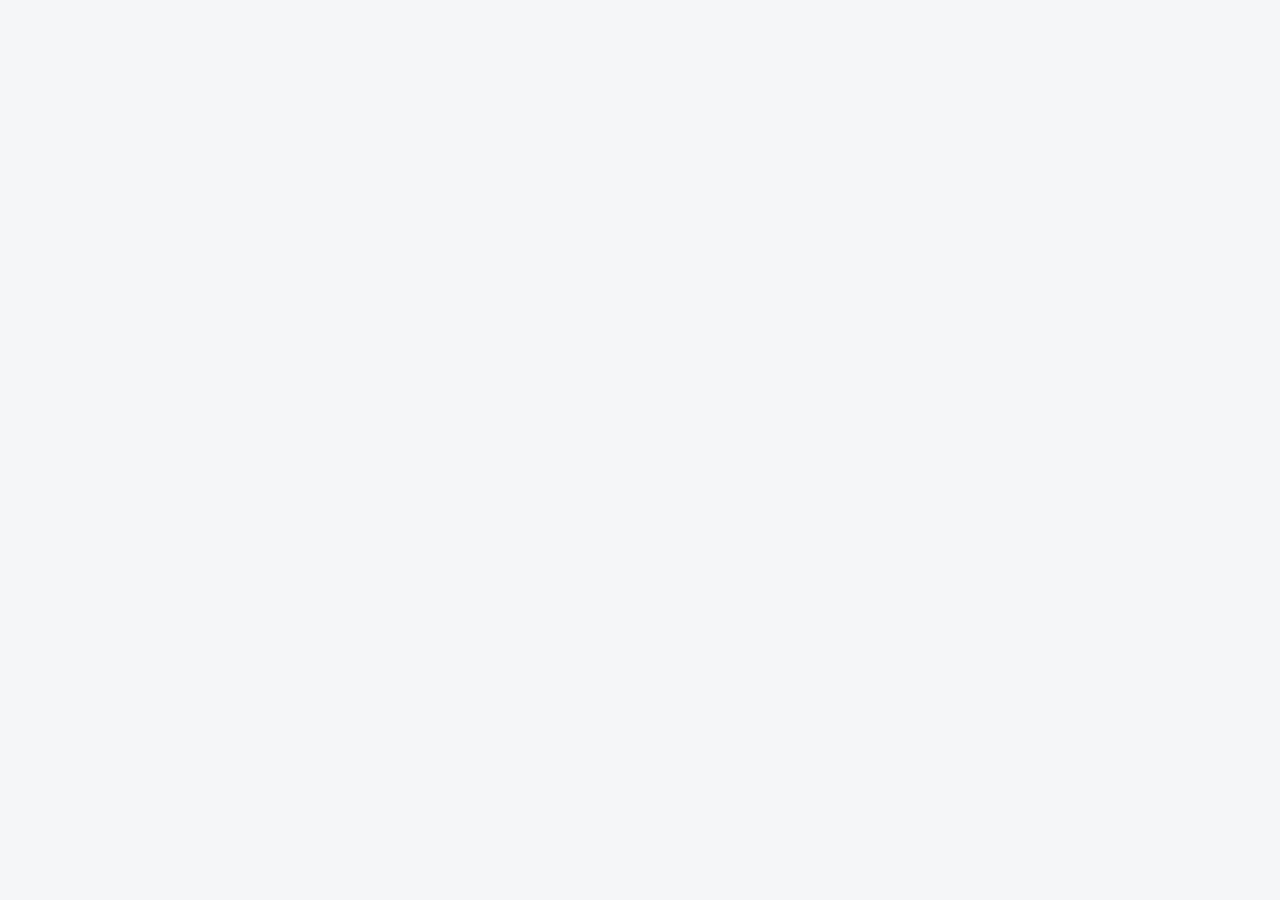
==== commit c05d16e1: "Change greeting from 'Hello World' to 'Goodbye World'" ====
--- a/index.html
+++ b/index.html
@@ -98,507 +98,3 @@
   font:inherit;
   color:var(--text);
   border:1px solid var(--border);
-  border-radius:var(--radius);
-  padding:9px 10px;
-  background:#fff;
-}
-input[type="checkbox"]{
-  width:16px;
-  min-height:0;
-  height:16px;
-  margin:0 6px 0 0;
-  vertical-align:-2px;
-}
-textarea{min-height:95px;resize:vertical}
-button{
-  min-height:38px;
-  border:0;
-  border-radius:999px;
-  padding:9px 13px;
-  font-weight:800;
-  cursor:pointer;
-  white-space:nowrap;
-}
-.primary{background:var(--accent);color:#fff}
-.secondary{background:#e5e7eb;color:#111827}
-.green{background:#dcfce7;color:var(--green)}
-.red{background:#fee2e2;color:var(--red)}
-.small{min-height:32px;padding:6px 10px;font-size:.84rem}
-.actions{display:flex;gap:8px;flex-wrap:wrap;align-items:center;margin-top:12px}
-.filterBar{
-  display:grid;
-  grid-template-columns:minmax(0,1fr) minmax(145px,190px);
-  gap:10px;
-  align-items:center;
-}
-.targetGrid{
-  display:grid;
-  grid-template-columns:repeat(auto-fit,minmax(165px,1fr));
-  gap:10px;
-  margin-top:14px;
-}
-.targetBox{
-  border:1px solid var(--border);
-  border-radius:var(--radius);
-  background:#fff;
-  padding:12px;
-}
-.targetBox strong{display:block;margin-bottom:4px}
-.targetCount{font-size:1.4rem;font-weight:850}
-.targetBox.done{border-color:#bbf7d0;background:#f0fdf4}
-.targetBox.over{border-color:#bfdbfe;background:#eff6ff}
-.targetHint{font-size:.86rem;color:var(--muted);margin-top:4px}
-.mealTypeSelect{min-width:130px}
-.mealCountInput{
-  width:68px;
-  min-width:68px;
-  text-align:center;
-}
-.subLinks{
-  display:flex;
-  gap:6px;
-  flex-wrap:wrap;
-  margin-top:6px;
-}
-.subLinks a{
-  background:#f3f4f6;
-  border-radius:999px;
-  padding:2px 8px;
-  font-size:.82rem;
-}
-.recipes{
-  display:grid;
-  grid-template-columns:repeat(auto-fit,minmax(275px,1fr));
-  gap:14px;
-  align-items:stretch;
-}
-.recipe{
-  display:flex;
-  flex-direction:column;
-  min-width:0;
-  background:#fff;
-  border:1px solid var(--border);
-  border-radius:var(--radius);
-  padding:14px;
-  box-shadow:var(--shadow);
-}
-.recipe h3{margin-bottom:8px}
-.recipe p{margin:10px 0 0}
-.recipe ul{margin:12px 0 0}
-.recipe .actions{margin-top:auto;padding-top:12px}
-details.cook{
-  margin-top:12px;
-  border:1px solid var(--border);
-  border-radius:var(--radius);
-  background:var(--soft);
-  padding:10px 12px;
-}
-details.cook summary{
-  cursor:pointer;
-  font-weight:800;
-}
-details.cook ol{margin:10px 0 0;padding-left:20px}
-details.cook li+li{margin-top:6px}
-.systemGrid{
-  display:grid;
-  grid-template-columns:repeat(auto-fit,minmax(240px,1fr));
-  gap:14px;
-}
-.systemBox{
-  border:1px solid var(--border);
-  border-radius:var(--radius);
-  background:#fff;
-  padding:14px;
-}
-.systemBox h3{font-size:1rem}
-.systemBox ul{margin-top:8px}
-.pill{
-  display:inline-flex;
-  align-items:center;
-  width:max-content;
-  max-width:100%;
-  min-height:24px;
-  border-radius:999px;
-  padding:3px 8px;
-  font-size:.78rem;
-  font-weight:800;
-  background:#eef2ff;
-  color:#3730a3;
-  margin:2px 4px 2px 0;
-}
-.pill.gray{background:#f3f4f6;color:#374151}
-.pill.ok{background:#dcfce7;color:#166534}
-.wrap{overflow-x:auto}
-table{
-  width:100%;
-  border-collapse:separate;
-  border-spacing:0;
-  background:#fff;
-  border:1px solid var(--border);
-  border-radius:var(--radius);
-  overflow:hidden;
-}
-th,td{
-  border-bottom:1px solid var(--border);
-  padding:10px;
-  text-align:left;
-  vertical-align:middle;
-}
-th{background:var(--soft);color:#374151;font-size:.9rem}
-tr:last-child td{border-bottom:0}
-td .small{vertical-align:middle}
-td input:not([type="checkbox"]):not([data-count]):not(.mealCountInput),td select{min-width:120px}
-td input[data-count]{min-width:70px;width:70px}
-.shopItem{
-  display:grid;
-  grid-template-columns:32px minmax(180px,1.1fr) minmax(130px,.7fr) minmax(210px,1.15fr) minmax(250px,1.35fr);
-  gap:12px;
-  align-items:center;
-  border:1px solid var(--border);
-  border-radius:var(--radius);
-  background:#fff;
-  padding:12px;
-  margin-bottom:8px;
-}
-.shopItem>div{min-width:0}
-.shopItem>div:first-child{display:flex;align-items:center;justify-content:center}
-.shopItem label{display:inline-flex;align-items:center;margin:0;font-weight:650}
-.shopItem input.meta{margin-top:8px}
-.shopItem.done{opacity:.55;background:#f9fafb}
-.printRow{display:none}
-.shopTotal{
-  display:flex;
-  gap:14px;
-  flex-wrap:wrap;
-  align-items:center;
-  justify-content:space-between;
-  border:1px solid var(--border);
-  border-radius:var(--radius);
-  background:#fff;
-  padding:14px 16px;
-  margin-bottom:16px;
-}
-.shopTotal strong{font-size:1.1rem}
-.money{font-weight:850;color:var(--green)}
-.status{font-size:.86rem;color:var(--muted);margin-top:6px}
-a{color:var(--accent);font-weight:800;text-decoration:none}
-a:hover{text-decoration:underline}
-pre{
-  white-space:pre-wrap;
-  background:#0f172a;
-  color:#e5e7eb;
-  border-radius:var(--radius);
-  padding:14px;
-  min-height:220px;
-  overflow:auto;
-  font:14px ui-monospace,SFMono-Regular,Menlo,Consolas,monospace;
-}
-@media(max-width:1050px){
-  .shopItem{grid-template-columns:32px minmax(220px,1fr) minmax(170px,.8fr)}
-  .shopItem>div:nth-child(4),.shopItem>div:nth-child(5){grid-column:2 / -1}
-}
-@media(max-width:850px){
-  .app{padding:14px}
-  .two,.three{grid-template-columns:1fr}
-  .filterBar{grid-template-columns:1fr}
-  .recipes{grid-template-columns:1fr}
-  .shopItem{grid-template-columns:28px minmax(0,1fr);align-items:start}
-  .shopItem>div:nth-child(n+3){grid-column:2}
-}
-@media print{
-  @page{margin:.45in}
-  body{background:#fff;color:#111;font-size:10pt;line-height:1.25}
-  header,.tabs,.noPrint,button,input,textarea,select{display:none!important}
-  .tab{display:none!important}
-  #shopping{display:block!important}
-  .app{max-width:none;padding:0}
-  #shopping>.card{padding:0 0 8px;margin:0 0 8px;border:0}
-  #shopping>.card p{display:none}
-  .shopTotal{padding:8px 0;margin:0 0 10px;border:0;border-bottom:1px solid #999;border-radius:0}
-  .shopTotal .targetHint{display:none}
-  .card{box-shadow:none;border:0;padding:0;margin:0 0 10px;break-inside:auto}
-  .card h3{font-size:11pt;margin:12px 0 4px;padding-bottom:3px;border-bottom:1px solid #bbb}
-  .shopItem{
-    display:block;
-    border:0;
-    border-bottom:1px solid #ddd;
-    border-radius:0;
-    padding:4px 0;
-    margin:0;
-    break-inside:avoid;
-    opacity:1!important;
-    background:#fff!important;
-    box-shadow:none;
-  }
-  .shopItem>div:not(.printRow){display:none!important}
-  .printRow{
-    display:grid!important;
-    grid-template-columns:minmax(0,1.2fr) 72px minmax(0,2fr);
-    gap:10px;
-    align-items:start;
-  }
-  .printName{font-weight:700}
-  .printPrice{font-weight:700;text-align:right;color:#111}
-  .printLink{font-size:8.5pt;word-break:break-all;color:#111;font-weight:400;text-decoration:none}
-  a{color:#111;text-decoration:none}
-}
-</style>
-</head>
-<body>
-<header><h1>Takeout-at-Home Meal Planner</h1><p>Recipes → weekly plan → combined shopping list → Aldi/product links you can verify and save.</p></header>
-<main class="app">
-<nav class="tabs noPrint"><button class="tabbtn active" data-tab="plan">Weekly Plan</button><button class="tabbtn" data-tab="system">System</button><button class="tabbtn" data-tab="recipes">Recipes</button><button class="tabbtn" data-tab="ingredients">Ingredients + Links</button><button class="tabbtn" data-tab="shopping">Shopping List</button><button class="tabbtn" data-tab="backup">Export / Backup</button></nav>
-
-<section id="plan" class="tab active">
-<div class="card"><h2>Weekly Plan</h2><p class="muted">Add meals, mark each recipe as breakfast/lunch/dinner/snack, and the weekly targets update automatically.</p><div id="targetSummary" class="targetGrid"></div><div class="note">Use this like a food operating system, not a strict diet. Pick meals you can actually make when tired.</div></div>
-<div class="grid two"><div class="card"><h3>Selected Recipes</h3><div class="filterBar" style="margin-bottom:14px"><select id="plannedMealFilter" aria-label="Filter selected recipes by meal time"><option value="">All meal times</option><option value="breakfast">Breakfast</option><option value="lunch">Lunch</option><option value="dinner">Dinner</option><option value="snack">Snacks</option></select></div><div id="planned"></div><div class="actions"><button class="primary" id="openShopping">Open Shopping List</button><button class="secondary" id="clearPlan">Clear Plan</button></div></div><div class="card"><h3>Default Strategy</h3><ul><li>Takeout-at-home meals</li><li>Rice, wraps, burgers, pasta, breakfast</li><li>Ingredient prep instead of rigid meal prep</li><li>Low cleanup, low prep, high calorie</li></ul></div></div>
-<div class="card"><h3>Add Recipes</h3><div class="filterBar"><input id="planSearch" placeholder="Search burger, rice, wrap, breakfast..."><select id="planMealFilter" aria-label="Filter recipes by meal time"><option value="">All meal times</option><option value="breakfast">Breakfast</option><option value="lunch">Lunch</option><option value="dinner">Dinner</option><option value="snack">Snacks</option></select></div><div id="planRecipes" class="recipes" style="margin-top:14px"></div></div>
-</section>
-
-<section id="system" class="tab">
-<div class="card"><h2>Meal System</h2><p class="muted">Built around weight gain, steady energy, low cleanup, Aldi-first shopping, and meals that feel like takeout at home.</p><div class="note">Default rule: if a meal needs chopping, thawing, or more than two pans on a weekday, simplify it before cooking.</div></div>
-<div class="systemGrid">
-<div class="systemBox"><h3>Targets</h3><ul><li>Gain from 125 toward 150-160 lb</li><li>Aim around 150g protein/day</li><li>Use calorie-dense add-ons: cheese, queso, milk, rice, potatoes, granola</li><li>Breakfast counts even when tiny</li></ul></div>
-<div class="systemBox"><h3>Cookware Map</h3><ul><li>Induction burner: beef, eggs, pasta, steak</li><li>Ninja XL: fries, orange chicken, potatoes, toasted wraps, pizza-style foods</li><li>Microwave: weak but useful for rice, queso, leftovers</li><li>Blender: protein shakes when cooking is not happening</li><li>Slow cooker: optional fish fallback, not a daily dependency</li></ul></div>
-<div class="systemBox"><h3>Weekday Rules</h3><ul><li>Max two pots or pans</li><li>Use pre-cooked chicken unless you specifically have energy</li><li>No mushrooms, tuna, sushi, or onions by default</li><li>Leftovers are only expected for one or two days</li></ul></div>
-<div class="systemBox"><h3>Prep Staples</h3><ul><li>Ground beef: cook 1 lb, use for bowls, burgers, pasta, potatoes</li><li>Rice: make or buy enough for 2-3 bowls</li><li>Lettuce/spinach: bagged greens beat chopping</li><li>Sauces prevent boredom: queso, ranch, Caesar, burger sauce, taco sauce</li></ul></div>
-<div class="systemBox"><h3>Breakfast Ladder</h3><ul><li>2 minutes: yogurt, granola, banana</li><li>5 minutes: protein shake with milk, banana, oats</li><li>10 minutes: sausage egg cheese muffin</li><li>No appetite: milk or shake still moves the day forward</li></ul></div>
-<div class="systemBox"><h3>Failure Plan</h3><ul><li>Too tired: choose shake, cereal, frozen meal, or orange chicken bowl</li><li>Forgot prep: use microwave rice or tortillas</li><li>Bored: swap sauce before swapping the whole meal</li><li>Cleanup dread: pick Ninja XL plus one bowl</li></ul></div>
-</div>
-</section>
-
-<section id="recipes" class="tab">
-<div class="grid two"><div class="card"><h2>Recipe Library</h2><div class="filterBar"><input id="recipeSearch" placeholder="Search recipes..."><select id="recipeMealFilter" aria-label="Filter recipe library by meal time"><option value="">All meal times</option><option value="breakfast">Breakfast</option><option value="lunch">Lunch</option><option value="dinner">Dinner</option><option value="snack">Snacks</option></select></div><div id="recipeList" class="recipes" style="margin-top:14px"></div></div>
-<div class="card"><h2 id="editTitle">Add / Edit Recipe</h2><input id="rid" type="hidden"><label>Name</label><input id="rname"><div class="grid two"><div><label>Category</label><select id="rcat"><option>Rice Bowl</option><option>Wrap</option><option>Burger</option><option>Breakfast</option><option>Pasta</option><option>Tacos</option><option>Fallback</option><option>Other</option></select></div><div><label>Effort</label><select id="reffort"><option>Low</option><option>Medium</option><option>High</option></select></div></div><div class="grid two"><div><label>Cook time</label><input id="rtime" placeholder="20 min"></div><div><label>Base servings</label><input id="rserv" type="number" min="1" value="1"></div></div><label>Notes</label><textarea id="rnotes"></textarea><label>Instructions</label><textarea id="rinst"></textarea><label>Ingredients</label><p class="muted">One per line: <b>name | quantity | unit | type | notes</b></p><textarea id="rings" style="min-height:190px" placeholder="Ground beef | 0.5 | lb | Protein | easiest protein"></textarea><div class="actions"><button class="primary" id="saveRecipe">Save Recipe</button><button class="secondary" id="newRecipe">New Blank</button><button class="red" id="deleteRecipe">Delete</button></div></div></div>
-</section>
-
-<section id="ingredients" class="tab">
-<div class="card"><h2>Ingredients + Aldi Links</h2><p class="muted">Paste direct product links as you verify them. Add the whole package price, package size, and a grocery-style package unit: oz, lb, count, fl oz, cup, or tbsp. Example: bacon = $5.99, 10, count.</p><div class="grid two"><div><label>Search prefix</label><input id="searchPrefix"></div><div><label>Search suffix</label><input id="searchSuffix"></div></div><div class="actions"><button class="secondary" id="saveSearch">Save Search Settings</button><button class="secondary" id="resetSearch">Reset to Google Aldi Search</button></div></div>
-<div class="card"><h3>Ingredient Database</h3><input id="ingSearch" placeholder="Search ingredients..."><div class="wrap" style="margin-top:14px"><table><thead><tr><th>Ingredient</th><th>Type</th><th>Search Term</th><th>Product URL</th><th>Substitute Links</th><th>Package Price</th><th>Package Size</th><th>Package Unit</th><th>Store Notes</th><th>Verified</th><th>Open</th></tr></thead><tbody id="ingRows"></tbody></table></div></div>
-</section>
-
-<section id="shopping" class="tab"><div class="card"><h2>Shopping List</h2><p class="muted">Grouped by ingredient type. Costs round up to whole packages and handle basic conversions like lb to oz, cup to fl oz, and slice/each/serving to count. Check off “already have” or “bought.”</p><div class="actions noPrint"><button class="primary" id="copyList">Copy List</button><button class="secondary" id="downloadList">Download TXT</button><button class="secondary" onclick="window.print()">Print / Save PDF</button><button class="secondary" id="clearChecks">Clear Checkboxes</button></div></div><div id="shopList"></div></section>
-
-<section id="backup" class="tab"><div class="grid two"><details class="card"><summary><h2>Export</h2></summary><div class="actions"><button class="primary" id="copyExport">Copy Plan</button><button class="secondary" id="downloadExport">Download Plan TXT</button><button class="secondary" id="downloadJson">Download App Backup JSON</button></div><pre id="exportBox"></pre></details><details class="card"><summary><h2>Import Backup</h2></summary><textarea id="importBox" placeholder="Paste JSON backup here..."></textarea><div class="actions"><button class="primary" id="importJson">Import JSON</button><button class="secondary" id="refreshStarter">Refresh Starter Recipes</button><button class="red" id="resetApp">Reset Starter Data</button></div><p id="backupStatus" class="status"></p></details></div><details class="card" open><summary><h2>Recipe JSON Import / Export</h2></summary><p class="muted">Paste recipe JSON to add or update recipes. Matching ids update existing recipes; missing ids are generated from the recipe name.</p><div class="actions"><button class="secondary" id="copyRecipeFormat">Copy Format</button><button class="secondary" id="downloadRecipeFormat">Download Format JSON</button><button class="secondary" id="downloadRecipesJson">Download My Recipes JSON</button></div><textarea id="recipeImportBox" placeholder="Paste recipe JSON here..."></textarea><div class="actions"><button class="primary" id="importRecipesJson">Import Recipes</button></div><p id="recipeImportStatus" class="status"></p><pre id="recipeFormatBox"></pre></details></section>
-</main>
-
-<script>
-const KEY='takeoutHomePlanner_v1';
-const cats=['Protein','Carb','Vegetable','Dairy','Sauce/Condiment','Frozen','Breakfast','Snack','Pantry','Produce','Other'];
-const pkgUnits=['','oz','lb','count','fl oz','cup','tbsp'];
-const recipeFieldIds=new Set(['rname','rcat','reffort','rtime','rserv','rnotes','rinst','rings']);
-const mealTypes={breakfast:'Breakfast',lunch:'Lunch',dinner:'Dinner',snack:'Snacks'};
-const mealTargets={breakfast:7,lunch:7,dinner:7,snack:14};
-const defaultPrefix='https://www.google.com/search?q=site%3Aaldi.us%20';
-const defaultSuffix='%20ALDI';
-const STARTER_VERSION=8;
-const seedMeals=[
-{id:'chipotle-bowl',name:'Chipotle-at-Home Chicken Bowl',category:'Rice Bowl',effort:'Low',cookTime:'15-20 min',notes:'Your preferred Chipotle structure: chicken, white rice, lettuce, cheese, queso. Use pre-cooked chicken when motivation is low.',ingredients:[{name:'White rice',qty:2,unit:'cup cooked',type:'Carb'},{name:'Pre-cooked chicken',qty:8,unit:'oz',type:'Protein'},{name:'Lettuce',qty:1,unit:'cup',type:'Vegetable'},{name:'Shredded cheese',qty:.5,unit:'cup',type:'Dairy'},{name:'Queso',qty:.33,unit:'cup',type:'Sauce/Condiment'},{name:'Taco sauce or salsa',qty:2,unit:'tbsp',type:'Sauce/Condiment'}]},
-{id:'beef-rice-bowl',name:'Ground Beef Rice Bowl',category:'Rice Bowl',effort:'Low',cookTime:'20 min',notes:'Best default because ground beef is your easiest protein. Change sauce to avoid boredom.',ingredients:[{name:'Ground beef',qty:.5,unit:'lb',type:'Protein'},{name:'White rice',qty:2,unit:'cup cooked',type:'Carb'},{name:'Taco seasoning',qty:1,unit:'tbsp',type:'Pantry'},{name:'Queso',qty:.33,unit:'cup',type:'Sauce/Condiment'},{name:'Frozen broccoli',qty:1.5,unit:'cup',type:'Frozen'}]},
-{id:'orange-chicken-rice',name:'Orange Chicken Rice Bowl',category:'Rice Bowl',effort:'Low',cookTime:'20 min',notes:'Takeout-at-home Chinese platter style. Air fryer or Ninja oven friendly.',ingredients:[{name:'Frozen orange chicken',qty:1.5,unit:'serving',type:'Frozen'},{name:'White rice',qty:2,unit:'cup cooked',type:'Carb'},{name:'Frozen broccoli',qty:1.5,unit:'cup',type:'Frozen'}]},
-{id:'loaded-potato-beef-bowl',name:'Loaded Potato Beef Bowl',category:'Rice Bowl',effort:'Low',cookTime:'25-35 min',notes:'Potato-based alternative to rice bowls. Cheap, filling, and calorie dense.',ingredients:[{name:'Potatoes',qty:1,unit:'lb',type:'Carb'},{name:'Ground beef',qty:.5,unit:'lb',type:'Protein'},{name:'Shredded cheese',qty:.5,unit:'cup',type:'Dairy'},{name:'Queso',qty:.33,unit:'cup',type:'Sauce/Condiment'},{name:'Ranch',qty:2,unit:'tbsp',type:'Sauce/Condiment'}]},
-{id:'chicken-bacon-ranch-wrap',name:'Chicken Bacon Ranch Wrap',category:'Wrap',effort:'Low',cookTime:'10-20 min',notes:'Use shortcuts when tired. Raw bacon is okay if you are already using the skillet or Ninja to toast the wrap; otherwise use bacon bits or pre-cooked bacon.',ingredients:[{name:'Large tortilla',qty:1,unit:'each',type:'Carb'},{name:'Pre-cooked chicken',qty:6,unit:'oz',type:'Protein'},{name:'Bacon',qty:2,unit:'slice',type:'Protein'},{name:'Lettuce',qty:1,unit:'cup',type:'Vegetable'},{name:'Shredded cheese',qty:.33,unit:'cup',type:'Dairy'},{name:'Ranch',qty:2,unit:'tbsp',type:'Sauce/Condiment'}]},
-{id:'chicken-caesar-wrap',name:'Chicken Caesar Wrap',category:'Wrap',effort:'Low',cookTime:'10 min',notes:'Same wrap framework as chicken bacon ranch, different flavor profile.',ingredients:[{name:'Large tortilla',qty:1,unit:'each',type:'Carb'},{name:'Pre-cooked chicken',qty:6,unit:'oz',type:'Protein'},{name:'Romaine or lettuce',qty:1,unit:'cup',type:'Vegetable'},{name:'Shredded parmesan',qty:4,unit:'tbsp',type:'Dairy'},{name:'Caesar dressing',qty:3,unit:'tbsp',type:'Sauce/Condiment'}]},
-{id:'burger-fries',name:'Burger + Fries at Home',category:'Burger',effort:'Low',cookTime:'20-25 min',notes:"Designed to replace McDonald's/Culver's without making cooking feel like a project.",ingredients:[{name:'Ground beef',qty:.5,unit:'lb',type:'Protein'},{name:'Burger bun',qty:1,unit:'each',type:'Carb'},{name:'American cheese',qty:2,unit:'slice',type:'Dairy'},{name:'Pickles',qty:4,unit:'slices',type:'Sauce/Condiment'},{name:'Frozen fries',qty:2,unit:'cup',type:'Frozen'},{name:'Burger sauce',qty:2,unit:'tbsp',type:'Sauce/Condiment'}]},
-{id:'sausage-egg-cheese',name:'Sausage Egg Cheese Muffin',category:'Breakfast',effort:'Low',cookTime:'10-15 min',notes:'Breakfast without pretending you want an elaborate breakfast.',ingredients:[{name:'English muffin or bagel',qty:1,unit:'each',type:'Carb'},{name:'Eggs',qty:2,unit:'each',type:'Protein'},{name:'Breakfast sausage patty',qty:1,unit:'each',type:'Protein'},{name:'American cheese',qty:1,unit:'slice',type:'Dairy'}]},
-{id:'yogurt-granola-bowl',name:'Greek Yogurt Granola Bowl',category:'Breakfast',effort:'Low',cookTime:'2 min',notes:'No-cook breakfast. Use flavored Greek yogurt to keep it realistic.',ingredients:[{name:'Flavored Greek yogurt',qty:1.5,unit:'cup',type:'Dairy'},{name:'Granola',qty:.75,unit:'cup',type:'Breakfast'},{name:'Banana',qty:1,unit:'each',type:'Produce'}]},
-{id:'bacon-egg-cheese-bagel',name:'Bacon Egg Cheese Bagel',category:'Breakfast',effort:'Low',cookTime:'10-20 min',notes:'Raw bacon is okay here because you are already using the skillet or Ninja for the sandwich. Use pre-cooked bacon or bits when you want the lowest cleanup version.',ingredients:[{name:'Bagel',qty:1,unit:'each',type:'Carb'},{name:'Eggs',qty:2,unit:'each',type:'Protein'},{name:'Bacon',qty:2,unit:'slice',type:'Protein'},{name:'American cheese',qty:1,unit:'slice',type:'Dairy'}]},
-{id:'hashbrown-egg-cheese-bowl',name:'Hash Brown Egg Cheese Bowl',category:'Breakfast',effort:'Low',cookTime:'15-20 min',notes:'Crispy diner-style breakfast bowl without chopping potatoes. Good when you want breakfast but not a project.',ingredients:[{name:'Frozen hash browns',qty:2,unit:'cup',type:'Frozen'},{name:'Eggs',qty:2,unit:'each',type:'Protein'},{name:'Shredded cheese',qty:.33,unit:'cup',type:'Dairy'},{name:'Breakfast sausage patty',qty:1,unit:'each',type:'Protein'},{name:'Taco sauce or salsa',qty:2,unit:'tbsp',type:'Sauce/Condiment'}]},
-{id:'protein-cereal-bowl',name:'Protein Cereal Bowl',category:'Breakfast',effort:'Low',cookTime:'2 min',notes:'No-cook breakfast for mornings when cooking is not realistic. More calories than skipping breakfast.',ingredients:[{name:'Cereal',qty:2,unit:'cup',type:'Breakfast'},{name:'Milk',qty:1.5,unit:'cup',type:'Dairy'},{name:'Whey protein',qty:1,unit:'scoop',type:'Protein'},{name:'Banana',qty:1,unit:'each',type:'Produce'}]},
-{id:'waffle-yogurt-plate',name:'Waffle Yogurt Plate',category:'Breakfast',effort:'Low',cookTime:'5-8 min',notes:'Frozen waffles plus protein on the side. Useful when yogurt alone feels boring.',ingredients:[{name:'Frozen waffles',qty:2,unit:'each',type:'Frozen'},{name:'Flavored Greek yogurt',qty:1.5,unit:'cup',type:'Dairy'},{name:'Peanut butter',qty:2,unit:'tbsp',type:'Pantry'},{name:'Banana',qty:1,unit:'each',type:'Produce'}]},
-{id:'cottage-cheese-crunch-bowl',name:'Cottage Cheese Crunch Bowl',category:'Breakfast',effort:'Low',cookTime:'2 min',notes:'No-cook, cheap-ish protein breakfast with crunch so it does not feel like plain cottage cheese.',ingredients:[{name:'Cottage cheese',qty:1.5,unit:'cup',type:'Dairy'},{name:'Granola',qty:.5,unit:'cup',type:'Breakfast'},{name:'Banana',qty:1,unit:'each',type:'Produce'},{name:'Honey',qty:1,unit:'tbsp',type:'Pantry'}]},
-{id:'turkey-egg-cheese-wrap',name:'Turkey Egg Cheese Breakfast Wrap',category:'Breakfast',effort:'Low',cookTime:'10-12 min',notes:'Uses lunch meat turkey so you get a breakfast wrap without cooking another raw protein.',ingredients:[{name:'Large tortilla',qty:1,unit:'each',type:'Carb'},{name:'Eggs',qty:2,unit:'each',type:'Protein'},{name:'Turkey lunch meat',qty:4,unit:'slices',type:'Protein'},{name:'Shredded cheese',qty:.33,unit:'cup',type:'Dairy'},{name:'Spinach',qty:.5,unit:'cup',type:'Vegetable'}]},
-{id:'steak-tacos',name:'Steak Tacos',category:'Tacos',effort:'Medium',cookTime:'25-35 min',notes:'Use when you have more energy. Avoid onion unless specifically doing Mexican-style steak tacos.',ingredients:[{name:'Steak',qty:.6,unit:'lb',type:'Protein'},{name:'Small tortillas',qty:4,unit:'each',type:'Carb'},{name:'Shredded cheese',qty:.33,unit:'cup',type:'Dairy'},{name:'Lettuce',qty:.75,unit:'cup',type:'Vegetable'},{name:'Taco sauce or salsa',qty:3,unit:'tbsp',type:'Sauce/Condiment'}]},
-{id:'pasta-meat-sauce',name:'Pasta + Meat Sauce',category:'Pasta',effort:'Low',cookTime:'25 min',notes:'Cheap, calorie dense, and high-adherence. Good when rice feels boring.',ingredients:[{name:'Pasta',qty:5,unit:'oz dry',type:'Carb'},{name:'Ground beef',qty:.5,unit:'lb',type:'Protein'},{name:'Marinara sauce',qty:.75,unit:'cup',type:'Sauce/Condiment'},{name:'Shredded parmesan',qty:4,unit:'tbsp',type:'Dairy'}]},
-{id:'protein-shake',name:'Low-Energy Protein Shake',category:'Fallback',effort:'Low',cookTime:'2-5 min',notes:'Emergency calories/protein when breakfast or dinner is not happening.',ingredients:[{name:'Whey protein',qty:1.5,unit:'scoop',type:'Protein'},{name:'Milk',qty:2,unit:'cup',type:'Dairy'},{name:'Banana',qty:1,unit:'each',type:'Produce'},{name:'Oats',qty:.5,unit:'cup',type:'Breakfast'}]}
-];
-const seedInstructions={
-'chipotle-bowl':`Use the lowest-friction rice option first. Microwave rice is fine. If cooking dry rice: add 1 cup white rice and 1.5 cups water to a small pot, bring to a boil on the induction burner, cover, turn to low, cook 15 minutes, then rest 5 minutes.
-Put 8 oz pre-cooked chicken in a bowl or skillet. Microwave 60-90 seconds, or warm in a skillet on medium heat for 3-5 minutes. Add a small splash of water if it looks dry.
-Warm queso in a small microwave-safe cup for 20-30 seconds. Stir. If still cold, heat 10-15 seconds more.
-Build the bowl in this order so it feels like Chipotle: rice on bottom, chicken, lettuce, shredded cheese, queso, then taco sauce or salsa.
-Beginner cue: everything is already cooked except the rice. You are mainly reheating and assembling.
-Cleanup target: one bowl, one spoon, plus either one rice pot or one microwave rice pouch.`,
-'beef-rice-bowl':`If you have energy, cook 1 lb ground beef even if the recipe uses less. The extra becomes tomorrow's bowl, pasta, potato bowl, or burger-style bowl.
-Start rice first. Use microwave rice, or cook dry rice in a small pot with 1 cup rice and 1.5 cups water: boil, cover, low heat 15 minutes, rest 5 minutes. Use about 2 cups cooked rice in the bowl.
-Place the ground beef block in a skillet on the induction burner. Set heat to medium. Let it sit untouched for 2-3 minutes so the bottom browns.
-Use a spatula to break the beef into small crumbles about dime to quarter size. Keep stirring and breaking it up for 5-8 minutes until no pink remains. If you use a thermometer, ground beef should hit 160 F.
-Sprinkle taco seasoning over the beef. Add 1-2 tbsp water, stir, and cook 1-2 minutes until the seasoning coats the meat instead of looking powdery.
-Microwave frozen broccoli in a covered bowl with a splash of water for 2-4 minutes. Because your microwave is weak, add 30 second rounds until hot.
-Build the bowl: about 2 cups cooked rice, beef, broccoli, queso. Change the sauce when bored: taco sauce, ranch, burger sauce, or teriyaki.
-Cleanup target: one skillet, one rice pot or pouch, one bowl.`,
-'orange-chicken-rice':`Start rice first. Use microwave rice when tired, or cook dry rice in a small pot: 1 cup rice, 1.5 cups water, boil, cover, low heat 15 minutes, rest 5 minutes. Use about 2 cups cooked rice for the bowl.
-Preheat the Ninja XL if you normally do. Put frozen orange chicken pieces in a single layer in the basket or on the tray. Do not add sauce yet.
-Cook around 380-400 F for 12-16 minutes, shaking or flipping once halfway. Use the bag directions if they differ. The outside should look crisp, not pale and icy.
-Warm the sauce packet in a cup of warm water or microwave it in a microwave-safe bowl for 10-20 seconds. Do not microwave a sealed packet.
-Microwave frozen broccoli with a splash of water for 2-4 minutes, then add 30 second rounds until hot.
-Toss about 1.5 servings of chicken with sauce, then serve over rice with broccoli on the side or mixed in.
-Cleanup target: Ninja basket or tray, one rice container, one bowl.`,
-'loaded-potato-beef-bowl':`Use small or medium potatoes if possible. Wash them, poke each potato 5-6 times with a fork, and microwave on a plate for 5 minutes.
-Flip the potatoes carefully with a fork or towel. Microwave 3-5 minutes more. They are ready when a knife slides into the center without much resistance.
-For crispier potatoes, cut the softened potatoes into rough 1 inch chunks. The exact shape does not matter. Put chunks in the Ninja XL at 400 F for 8-12 minutes.
-Cook ground beef in a skillet on medium induction heat. Let it brown 2 minutes, break it into crumbles, and cook 5-8 minutes until no pink remains.
-Split the potato or add chunks to a bowl. Add beef, shredded cheese, warm queso, and ranch.
-Beginner cue: if the potato is hard in the middle, microwave it more. If the beef is pink, cook it more.
-Cleanup target: one skillet, one plate or bowl, optional Ninja tray.`,
-'chicken-bacon-ranch-wrap':`Choose the bacon path based on equipment. If you are only assembling a cold wrap, use bacon bits or pre-cooked bacon. If you are already using the skillet or Ninja to toast the wrap, raw bacon is okay because it is not adding a separate cooking tool.
-Raw bacon skillet option: cook 2 slices in the skillet on medium heat for 3-5 minutes per side, until browned and crisp enough for you. Move bacon to a paper towel, pour off extra grease carefully, then use the same skillet later to toast the wrap.
-Raw bacon Ninja option: cook 2 slices on the tray around 375-400 F for 6-10 minutes, checking early because bacon can go from perfect to too dark quickly.
-Warm pre-cooked chicken in the microwave for 45-75 seconds, or in the same skillet on medium heat for 3-4 minutes. It only needs to become hot, not brown.
-Lay the tortilla flat on a plate. Spread ranch down the center in a line, leaving about 2 inches empty at the bottom.
-Add lettuce first, then chicken, bacon, and shredded cheese. Keep the pile in the center strip so the wrap can close.
-Fold the bottom of the tortilla up over the filling, fold both sides inward, then roll away from you while keeping the filling tucked in.
-For a crispy wrap, place it seam-side down in a dry skillet on medium heat for 1-2 minutes per side, or in the Ninja XL for 2-4 minutes until lightly browned.
-Cleanup target: one plate plus optional skillet or Ninja tray.`,
-'chicken-caesar-wrap':`Use pre-cooked chicken. If it is cold, microwave 45-75 seconds or warm in a skillet on medium heat for 3-4 minutes.
-Lay the tortilla flat. Spread Caesar dressing down the center, leaving the edges mostly clean so it will not leak.
-Add romaine or bagged lettuce, chicken, and parmesan. Keep the filling in a narrow strip instead of covering the whole tortilla.
-Fold the bottom edge up, fold the left and right sides inward, then roll it tight from bottom to top.
-If you want it toasted, place seam-side down in a dry skillet on medium heat for 1-2 minutes per side, or use the Ninja XL for 2-4 minutes.
-Beginner cue: if the wrap bursts, use less filling next time or eat it like a folded taco. It still counts.
-Cleanup target: one plate plus optional skillet or Ninja tray.`,
-'burger-fries':`Start fries first because they take longest. Put frozen fries in the Ninja XL in a loose single layer. Cook around 400 F for 12-18 minutes, shaking halfway, until crisp enough for you.
-For one larger burger, use about 1/2 lb ground beef. Roll it gently into a ball, then flatten into a patty about 4.5 to 5 inches wide and about 1/2 inch thick. Press a small thumb dent in the center so it does not puff up.
-Heat a skillet on the induction burner to medium or medium-high. Add the patty. It should sizzle, but not smoke aggressively.
-Cook 4-5 minutes on the first side. Flip once. Cook 3-5 minutes on the second side until no pink remains or the center reaches 160 F.
-Add 2 slices of cheese during the last minute so it melts. If it is not melting, cover the pan for 30 seconds.
-Toast the bun in the Ninja XL for 1-2 minutes if you want. Assemble with burger sauce and pickles.
-Low-energy option: skip forming a patty and cook loose beef crumbles. Put them on the bun like a chopped cheese.
-Cleanup target: one skillet, Ninja tray, one plate.`,
-'sausage-egg-cheese':`Start with the bread. Split the English muffin or bagel and toast it in the Ninja XL for 2-4 minutes, or until the edges are lightly crisp.
-Cook the sausage patty according to the package. Skillet method: medium heat, 3-4 minutes per side if pre-cooked, longer if raw. Raw sausage should be browned and reach 160 F.
-For easiest eggs, make scrambled eggs. Crack 2 eggs into a bowl, add a pinch of salt if wanted, and beat with a fork until the yolks and whites are mixed.
-Heat a small skillet on low-medium induction heat. Add a little butter or oil if you have it. Pour in eggs and gently push them around with a spatula for 2-4 minutes until no runny liquid remains.
-Add cheese to the hot eggs or sausage so it melts. Stack muffin, sausage, egg, cheese, and top muffin.
-Sunny-side option: use medium-low heat, crack eggs into the pan, cook 3-5 minutes until whites are set. Cover the pan for 30-60 seconds if the top is too runny.
-Cleanup target: one skillet, one plate, one fork or spatula.`,
-'yogurt-granola-bowl':`Add 1.5 cups flavored Greek yogurt to a bowl. Flavored is fine because the goal is actually eating breakfast.
-Slice banana into coins about 1/4 to 1/2 inch thick. If cutting feels annoying, peel it and break it into chunks by hand.
-Add banana and about 3/4 cup granola on top. Do not add granola early if you hate it soggy.
-If bored, swap banana for berries, cereal, apple slices, or a spoon of peanut butter. Keep the same bowl format.
-Beginner cue: this is a breakfast win even if it feels too easy to count.
-Cleanup target: one bowl, one spoon, optional knife.`,
-'bacon-egg-cheese-bagel':`Choose the bacon path based on equipment. Raw bacon is okay if you are already using the skillet for eggs or the Ninja for the bagel. If you do not want bacon cleanup, use pre-cooked bacon or bacon bits.
-Raw bacon skillet option: cook 2 slices in the skillet on medium heat for 3-5 minutes per side, until browned and crisp enough for you. Move bacon to a paper towel, pour off extra grease carefully, then cook the eggs in the same skillet.
-Raw bacon Ninja option: cook 2 slices on the tray around 375-400 F for 6-10 minutes. Check early. Bacon should be browned and crisp enough for you, not black.
-Split the bagel and toast it in the Ninja XL for 2-4 minutes, or until the edges are lightly crisp.
-Crack 2 eggs into a bowl and beat with a fork until the yolks and whites are mixed. Add a pinch of salt if you want.
-Heat a small skillet on low-medium induction heat. Add a little butter or oil if available. Pour in eggs and gently push them around for 2-4 minutes until no runny liquid remains.
-Warm pre-cooked bacon for 15-30 seconds in the microwave if it is cold. Add cheese to the hot eggs so it melts.
-Assemble bagel, eggs, cheese, and bacon. If the sandwich is too tall, eat it open-faced as two halves.
-Cleanup target: one skillet, one bowl, one plate.`,
-'hashbrown-egg-cheese-bowl':`Start hash browns first because they take longest. Put frozen hash browns in the Ninja XL in a loose layer at about 400 F for 10-15 minutes, shaking or flipping once.
-If using a sausage patty, cook it at the same time if it fits in the Ninja. If cooking in a skillet, use medium heat until browned and hot through. Raw sausage should reach 160 F.
-Crack 2 eggs into a bowl and beat with a fork. For scrambled eggs, use low-medium induction heat and gently push eggs around for 2-4 minutes until no liquid remains.
-Cut or break the sausage into bite-size pieces if using it. Add hash browns to a bowl, then eggs, sausage, shredded cheese, and taco sauce or salsa.
-Beginner cue: hash browns are done when hot and crisp enough for you; eggs are done when they are no longer shiny and wet.
-Cleanup target: Ninja tray, one skillet, one bowl.`,
-'protein-cereal-bowl':`Put cereal in a bowl first.
-In a separate cup, mix 1 scoop whey with 1.5 cups milk. Stir hard with a fork or shake in a covered cup for 15-20 seconds. This prevents powder clumps in the cereal bowl.
-Pour the protein milk over cereal.
-Add banana. Slice it if you want, or break it into chunks by hand if cutting feels annoying.
-If the protein powder makes the milk too thick or sweet, use less powder next time and drink the rest as a quick side shake.
-Cleanup target: one bowl, one spoon, one mixing cup.`,
-'waffle-yogurt-plate':`Put frozen waffles in the Ninja XL and toast for 4-6 minutes, or until hot and crisp at the edges.
-Add 1.5 cups Greek yogurt to the side of the plate or a small bowl. This is the protein part, so do not skip it unless you are pairing the waffles with a shake.
-Spread 2 tbsp peanut butter on the hot waffles. It should soften and spread easier after a few seconds.
-Add banana on the side. Slice it into coins or just eat it whole with the plate.
-Low-energy version: waffles plus yogurt only. That is still much better than no breakfast.
-Cleanup target: one plate, one spoon or butter knife.`,
-'cottage-cheese-crunch-bowl':`Add 1.5 cups cottage cheese to a bowl. If the texture bothers you, use less cottage cheese and more granola at first.
-Add about 1/2 cup granola right before eating so it stays crunchy.
-Add banana in slices or hand-broken chunks. Drizzle honey over the top if you want it sweeter.
-If you get bored of banana, swap in berries, apple slices, cereal, or a spoon of peanut butter.
-Beginner cue: this is a no-cook protein bowl. There is nothing to mess up.
-Cleanup target: one bowl and one spoon.`,
-'turkey-egg-cheese-wrap':`Lay out the tortilla before cooking so assembly is easy while the eggs are hot.
-Crack 2 eggs into a bowl and beat with a fork. Add a pinch of salt if you want.
-Heat a small skillet on low-medium induction heat. Add a little butter or oil if available, then pour in eggs.
-Scramble for 2-4 minutes, gently pushing eggs around until no runny liquid remains. Add shredded cheese at the end so it melts.
-Put 4 turkey slices down the center of the tortilla. Add spinach, then the hot cheesy eggs.
-Fold the bottom up, fold both sides inward, then roll tight. Toast seam-side down in a dry skillet for 1-2 minutes per side if you want it crisp.
-Cleanup target: one skillet, one bowl, one plate.`,
-'steak-tacos':`Use a whole steak and cut it yourself before cooking. Pat it dry with paper towels so it browns instead of steaming.
-Find the grain: look for long muscle lines running across the steak. Cut across those lines, not parallel with them. Cutting across the grain makes the pieces easier to chew.
-Slice the steak into strips about 1/4 to 1/2 inch thick and 2-3 inches long. They do not need to be perfect. If the steak is slippery, cut slower and keep your fingertips tucked back.
-Season the strips with salt, taco seasoning, or both. Use enough to lightly coat the outside, not bury the meat.
-Heat a skillet on the induction burner to medium-high. Let the pan heat for 2 minutes. Add a small amount of oil if the pan is not nonstick.
-Add about 0.6 lb steak strips in one layer. If the pan is crowded, cook in two batches. Cook 2-3 minutes without moving, flip or stir, then cook 1-2 minutes more. Thin strips cook fast.
-Doneness cue: outside browned, inside can be a little pink if you like steak that way. If you want fully done, cook another 1-2 minutes. Rest steak on a plate for 3 minutes.
-Warm tortillas in the same skillet for 20-30 seconds per side. Add steak, cheese, lettuce, and taco sauce. Only add onion if you specifically want Mexican-style tacos.
-Cleanup target: one cutting board, one knife, one skillet, one plate.`,
-'pasta-meat-sauce':`Fill a pot about halfway with water and put it on the induction burner on high. Add salt if you want. Bring it to a boil before adding pasta.
-Add 5 oz dry pasta and stir right away so it does not stick. Cook for the time on the box, usually 8-12 minutes. Taste one piece; it should be soft but not mushy.
-While pasta cooks, put about 1/2 lb ground beef in a skillet on medium heat. Let it brown 2 minutes, then break it into crumbles and cook 5-8 minutes until no pink remains.
-Drain pasta using a colander. If you do not want to use a colander, hold the lid slightly cracked and pour water out carefully.
-Add about 3/4 cup marinara to the beef skillet and heat 2-3 minutes until bubbling gently. Add pasta to the skillet if it fits, or combine everything in the pot.
-Top with parmesan. Add extra cheese or sauce if you need more calories.
-Cleanup target: one pot, one skillet, one bowl. To reduce dishes, eat from the pot if you are alone and tired.`,
-'protein-shake':`Add liquid first so powder does not glue itself to the bottom. Pour 2 cups milk into the blender cup.
-Add 1.5 scoops whey protein. Add banana in 2-3 chunks. Add 1/2 cup oats last so they blend into the liquid.
-Blend 20-40 seconds. If it sounds stuck, stop, shake the cup gently, and blend again. Do not run the blender forever if the blade is not moving.
-Texture fix: if too thick, add more milk. If too thin, add more oats or half a banana.
-Lowest-cleanup version: skip banana and oats, add milk plus whey to a shaker or covered cup, and shake hard for 20 seconds.
-Drink it with granola, cereal, crackers, or a banana if you need more calories and the shake alone is not enough.
-Cleanup target: rinse the blender cup immediately before the protein dries.`
-};
-const seed=seedMeals.map(r=>({id:r.id,name:r.name,cat:r.category,effort:r.effort,time:r.cookTime,serv:1,notes:r.notes,inst:seedInstructions[r.id]||'',ing:r.ingredients.map(i=>({...i,notes:i.notes||''}))}));
-const seedIds=new Set(seed.map(r=>r.id));
-function clone(x){return JSON.parse(JSON.stringify(x))}function norm(s){return String(s||'').trim().toLowerCase().replace(/\s+/g,' ')}function ik(n){return norm(n)}function shopKey(n,u){return ik(n)+'|'+String(u||'').trim().toLowerCase()}function esc(s){return String(s??'').replaceAll('&','&amp;').replaceAll('<','&lt;').replaceAll('>','&gt;').replaceAll('"','&quot;').replaceAll("'",'&#039;')}function qty(n){let x=Number(n);if(Number.isNaN(x))return'';return Math.abs(x-Math.round(x))<.001?String(Math.round(x)):String(Math.round(x*100)/100)}function money(n){if(n===null||n===undefined||n==='')return'--';let x=Number(n);return Number.isFinite(x)?'$'+x.toFixed(2):'--'}function numField(v){let raw=String(v??'').trim();if(raw==='')return null;let x=Number(raw);return Number.isFinite(x)&&x>=0?x:null}function pkgPrice(m){return numField(m?.pkgPrice)}function unitNorm(s){let u=norm(s).replace(/\.$/,'').replace(/\b(cooked|dry)\b/g,'').trim();let map={'fluid ounce':'fl oz','fluid ounces':'fl oz','fl. oz':'fl oz','floz':'fl oz','fl oz':'fl oz',ounces:'oz',ounce:'oz',oz:'oz',lbs:'lb',pounds:'lb',pound:'lb',lb:'lb',cups:'cup',cup:'cup',tablespoons:'tbsp',tablespoon:'tbsp',tbsps:'tbsp',tbsp:'tbsp',teaspoons:'tsp',teaspoon:'tsp',tsps:'tsp',tsp:'tsp',counts:'count',count:'count',ct:'count',each:'count',ea:'count',slices:'count',slice:'count',servings:'count',serving:'count',pieces:'count',piece:'count',scoops:'count',scoop:'count',patties:'count',patty:'count'};return map[u]||u}function convertAmount(amount,unit){let u=unitNorm(unit);let weight={oz:1,lb:16}, volume={'fl oz':1,cup:8,tbsp:.5,tsp:1/6}, count={count:1};if(weight[u])return{kind:'weight',amount:amount*weight[u],base:'oz'};if(volume[u])return{kind:'volume',amount:amount*volume[u],base:'fl oz'};if(count[u])return{kind:'count',amount:amount,base:'count'};return null}function roughOz(amount,unit){let u=unitNorm(unit),map={oz:1,lb:16,cup:8,tbsp:.5,tsp:1/6};return map[u]?amount*map[u]:null}function packageUnitValue(unit){let u=unitNorm(unit);if(['oz','lb','count','fl oz','cup','tbsp'].includes(u))return u;return''}function pkgUnitSelect(e,val){let selected=packageUnitValue(val);return `<select class="meta" data-k="${e}" data-f="pkgUnit" required>${pkgUnits.map(u=>`<option value="${esc(u)}" ${selected===u?'selected':''}>${u?esc(u):'Choose unit'}</option>`).join('')}</select>`}function packageInfo(i){let m=i.meta||{},price=pkgPrice(m),need=Number(i.qty)||0,pkgQty=numField(m.pkgQty),pkgUnit=packageUnitValue(m.pkgUnit),needUnit=String(i.unit||'unit').trim();if(price===null)return{cost:null,packages:0,text:'Package price not set'};if(!(pkgQty>0)||!pkgUnit)return{cost:null,packages:0,text:'Package size and unit required'};let needBase=convertAmount(need,needUnit),pkgBase=convertAmount(pkgQty,pkgUnit);if(!needBase||!pkgBase||needBase.kind!==pkgBase.kind){let roughNeed=roughOz(need,needUnit),roughPkg=roughOz(pkgQty,pkgUnit);if(roughNeed!==null&&roughPkg!==null){let packages=Math.max(1,Math.ceil(roughNeed/roughPkg));return{cost:packages*price,packages,text:`Buy ${packages} package${packages===1?'':'s'} (${money(price)} / ${qty(pkgQty)} ${pkgUnit}; approx need ${qty(need)} ${needUnit})`}}return{cost:null,packages:0,text:`Cannot convert package ${pkgUnit} to recipe unit ${needUnit}`}}let packages=Math.max(1,Math.ceil(needBase.amount/pkgBase.amount));return{cost:packages*price,packages,text:`Buy ${packages} package${packages===1?'':'s'} (${money(price)} / ${qty(pkgQty)} ${pkgUnit}; need ${qty(need)} ${needUnit})`}}function itemCost(i){return packageInfo(i).cost}function uid(){return 'r-'+Date.now().toString(36)+'-'+Math.random().toString(36).slice(2,7)}function cook(inst){let lines=String(inst||'').split('\n').map(x=>x.trim()).filter(Boolean);return lines.length?`<details class="cook"><summary>Cookware-aware steps</summary><ol>${lines.map(x=>`<li>${esc(x)}</li>`).join('')}</ol></details>`:''}
-function defaultMealType(r){if(!r)return'dinner';if(r.cat==='Breakfast')return'breakfast';if(r.cat==='Fallback')return'snack';if(r.cat==='Wrap')return'lunch';return'dinner'}
-function emptyMealCounts(){return{breakfast:0,lunch:0,dinner:0,snack:0}}
-function mealCounts(id){state.planMeals=state.planMeals||{};let counts=state.planMeals[id];if(!counts){let r=state.recipes.find(x=>x.id===id),type=(state.planSlots||{})[id]||defaultMealType(r),total=Number((state.plan||{})[id])||0;counts=emptyMealCounts();counts[type]=total;state.planMeals[id]=counts}Object.keys(mealTypes).forEach(k=>counts[k]=Math.max(0,Number(counts[k])||0));return counts}
-function totalMeals(id){let counts=mealCounts(id);return Object.keys(mealTypes).reduce((sum,k)=>sum+(Number(counts[k])||0),0)}
-function setMealCount(id,type,value){let counts=mealCounts(id);counts[type]=Math.max(0,Number(value)||0);syncPlanTotals()}
-function syncPlanTotals(){state.plan=state.plan||{};state.planMeals=state.planMeals||{};Object.keys(state.plan||{}).forEach(id=>{if(!state.planMeals[id])mealCounts(id)});Object.keys(state.planMeals).forEach(id=>{let total=Object.keys(mealTypes).reduce((sum,k)=>sum+(Number(state.planMeals[id][k])||0),0);if(total>0)state.plan[id]=total;else{delete state.plan[id];delete state.planMeals[id];delete state.planSlots[id]}})}
-function addPlannedMeal(id){let r=state.recipes.find(x=>x.id===id),type=defaultMealType(r),counts=mealCounts(id);counts[type]=(Number(counts[type])||0)+1;syncPlanTotals()}
-function subLinks(m){return String(m?.subs||'').split(/\s+/).map(x=>x.trim()).filter(Boolean)}
-function renderSubLinks(m){let links=subLinks(m);return links.length?`<div class="subLinks">${links.map((u,i)=>`<a href="${esc(u)}" target="_blank" rel="noopener">Sub ${i+1}</a>`).join('')}</div>`:''}
-function targetTotals(){let totals={breakfast:0,lunch:0,dinner:0,snack:0};planned().forEach(({r})=>{let counts=mealCounts(r.id);Object.keys(mealTypes).forEach(k=>totals[k]+=Number(counts[k])||0)});return totals}
-function renderTargets(){let el=document.getElementById('targetSummary');if(!el)return;let totals=targetTotals();el.innerHTML=Object.entries(mealTargets).map(([k,target])=>{let count=totals[k]||0, remaining=Math.max(0,target-count), cls=count>=target?'done':'';if(count>target)cls='over';let hint=count>target?`${count-target} over target`:remaining?`${remaining} left`:'target met';return `<div class="targetBox ${cls}"><strong>${esc(mealTypes[k])}</strong><div class="targetCount">${count}/${target}</div><div class="targetHint">${esc(hint)}</div></div>`}).join('')}
-function fresh(){let s={settings:{prefix:defaultPrefix,suffix:defaultSuffix},recipes:clone(seed),plan:{'chipotle-bowl':2,'beef-rice-bowl':2,'burger-fries':1,'yogurt-granola-bowl':3,'protein-shake':2},planMeals:{'chipotle-bowl':{breakfast:0,lunch:1,dinner:1,snack:0},'beef-rice-bowl':{breakfast:0,lunch:1,dinner:1,snack:0},'burger-fries':{breakfast:0,lunch:0,dinner:1,snack:0},'yogurt-granola-bowl':{breakfast:3,lunch:0,dinner:0,snack:0},'protein-shake':{breakfast:0,lunch:0,dinner:0,snack:2}},planSlots:{},meta:{},checks:{},starterVersion:STARTER_VERSION};hydrate(s);return s}
-function syncStarterRecipes(s=state,replace=false){let custom=(s.recipes||[]).filter(r=>!seedIds.has(r.id));let existing=new Map((s.recipes||[]).map(r=>[r.id,r]));s.recipes=[...clone(seed).map(r=>{let old=existing.get(r.id);if(!old)return r;if(replace&&!old.userModified)return r;return old}),...custom];s.starterVersion=STARTER_VERSION;hydrate(s)}
-let state=(()=>{try{let s=JSON.parse(localStorage.getItem(KEY));if(!s||!Array.isArray(s.recipes))throw 0;s.settings=s.settings||{prefix:defaultPrefix,suffix:defaultSuffix};s.meta=s.meta||{};s.plan=s.plan||{};s.planMeals=s.planMeals||{};s.planSlots=s.planSlots||{};s.checks=s.checks||{};if(s.starterVersion!==STARTER_VERSION)syncStarterRecipes(s,false);hydrate(s);return s}catch{return fresh()}})();
-function emptyMeta(name,type='Other'){return{name,type,term:name,url:'',subs:'',price:'',pkgPrice:'',pkgQty:'',pkgUnit:'',notes:'',verified:false}}
-function hydrate(s=state){s.recipes.forEach(r=>(r.ing||[]).forEach(i=>{let k=ik(i.name);if(!k)return;s.meta[k]=s.meta[k]||emptyMeta(i.name,i.type||'Other');s.meta[k].name=s.meta[k].name||i.name;s.meta[k].type=s.meta[k].type||i.type||'Other';s.meta[k].term=s.meta[k].term||i.name;if(s.meta[k].subs===undefined)s.meta[k].subs='';if(s.meta[k].price===undefined)s.meta[k].price='';if(s.meta[k].pkgPrice===undefined)s.meta[k].pkgPrice='';if(s.meta[k].pkgQty===undefined)s.meta[k].pkgQty='';if(s.meta[k].pkgUnit===undefined)s.meta[k].pkgUnit='';else{let pu=packageUnitValue(s.meta[k].pkgUnit);if(pu)s.meta[k].pkgUnit=pu}}))}
-function save(){syncPlanTotals();hydrate();pruneChecks();localStorage.setItem(KEY,JSON.stringify(state));renderExport()}
-function searchUrl(m){let t=typeof m==='string'?m:(m.term||m.name||'');return (state.settings.prefix||defaultPrefix)+encodeURIComponent(t)+(state.settings.suffix||'')}
-function planned(){let ids=new Set([...Object.keys(state.plan||{}),...Object.keys(state.planMeals||{})]);return [...ids].map(id=>({r:state.recipes.find(x=>x.id===id),c:totalMeals(id)})).filter(x=>x.r&&x.c>0)}
-function shopping(){hydrate();let m=new Map();planned().forEach(({r,c})=>(r.ing||[]).forEach(i=>{let key=shopKey(i.name,i.unit), meta=state.meta[ik(i.name)]||{}, old=m.get(key)||{key,ingKey:ik(i.name),name:i.name,unit:i.unit||'',qty:0,type:meta.type||i.type||'Other',recipes:[],notes:[],meta};old.qty+=(Number(i.qty)||0)*c;old.recipes.push(r.name+' x'+c);if(i.notes&&!old.notes.includes(i.notes))old.notes.push(i.notes);old.meta=meta;old.type=meta.type||old.type;m.set(key,old)}));return [...m.values()].sort((a,b)=>(a.type||'').localeCompare(b.type||'')||a.name.localeCompare(b.name))}
-function pruneChecks(){let valid=new Set(shopping().map(i=>i.key));Object.keys(state.checks||{}).forEach(k=>{if(!valid.has(k))delete state.checks[k]})}
-function groups(){let g={};shopping().forEach(i=>{(g[i.type||'Other']??=[]).push(i)});let out={};cats.forEach(c=>{if(g[c])out[c]=g[c]});Object.keys(g).sort().forEach(c=>{if(!out[c])out[c]=g[c]});return out}
-function match(r,q){if(!q)return true;return [r.name,r.cat,r.effort,r.notes,r.inst,...(r.ing||[]).map(i=>i.name+' '+i.type+' '+i.notes)].join(' ').toLowerCase().includes(q)}
-function filterValue(id){let el=document.getElementById(id);return el?el.value:''}
-function matchesDefaultMeal(r,type){return !type||defaultMealType(r)===type}
-function matchesPlannedMeal(r,type){return !type||(mealCounts(r.id)[type]||0)>0}
-function recipeGrid(rs,planMode,emptyText){return rs.length?rs.map(r=>card(r,planMode)).join(''):`<p class="muted">${esc(emptyText)}</p>`}
-function card(r,planMode=false){let c=Number(state.plan[r.id]||0);return `<article class="recipe"><h3>${esc(r.name)}</h3><span class="pill">${esc(r.cat)}</span><span class="pill gray">${esc(r.effort)} effort</span><span class="pill gray">${esc(r.time)}</span>${c?`<span class="pill ok">planned x${c}</span>`:''}<p class="muted">${esc(r.notes||'')}</p>${cook(r.inst)}<ul>${(r.ing||[]).slice(0,6).map(i=>`<li>${esc(i.name)} - ${qty(i.qty)} ${esc(i.unit)}</li>`).join('')}${(r.ing||[]).length>6?'<li>+ more</li>':''}</ul><div class="actions">${planMode?`<button class="primary small" data-add="${esc(r.id)}">Add Meal</button>`:''}<button class="secondary small" data-edit="${esc(r.id)}">Edit</button><button class="secondary small" data-dup="${esc(r.id)}">Duplicate</button></div></article>`}
-function renderPlan(){renderTargets();let selectedType=filterValue('plannedMealFilter'),p=planned().filter(({r})=>matchesPlannedMeal(r,selectedType)),empty=selectedType?`No ${mealTypes[selectedType].toLowerCase()} recipes selected yet.`:'No recipes selected yet.';document.getElementById('planned').innerHTML=p.length?`<div class="wrap"><table><thead><tr><th>Recipe</th><th>Breakfast</th><th>Lunch</th><th>Dinner</th><th>Snacks</th><th>Total</th><th></th></tr></thead><tbody>${p.map(({r,c})=>{let counts=mealCounts(r.id);return `<tr><td><b>${esc(r.name)}</b><br><span class="muted">${esc(r.cat)} / ${esc(r.effort)}</span></td>${Object.keys(mealTypes).map(k=>`<td><input class="mealCountInput" data-meal-count="${esc(r.id)}" data-kind="${k}" type="number" min="0" value="${counts[k]||0}"></td>`).join('')}<td><b>${c}</b></td><td><button class="red small" data-remove="${esc(r.id)}">Remove</button></td></tr>`}).join('')}</tbody></table></div>`:`<p class="muted">${esc(empty)}</p>`;let q=document.getElementById('planSearch').value.toLowerCase(),planType=filterValue('planMealFilter'),planMatches=state.recipes.filter(r=>match(r,q)&&matchesDefaultMeal(r,planType));document.getElementById('planRecipes').innerHTML=recipeGrid(planMatches,true,'No recipes match those filters.')}
-function renderRecipes(){let q=document.getElementById('recipeSearch').value.toLowerCase(),type=filterValue('recipeMealFilter'),matches=state.recipes.filter(r=>match(r,q)&&matchesDefaultMeal(r,type));document.getElementById('recipeList').innerHTML=recipeGrid(matches,false,'No recipes match those filters.')}
-function renderMeta(){hydrate();document.getElementById('searchPrefix').value=state.settings.prefix||defaultPrefix;document.getElementById('searchSuffix').value=state.settings.suffix||defaultSuffix;let q=document.getElementById('ingSearch').value.toLowerCase();let rows=Object.entries(state.meta).filter(([k,m])=>!q||[m.name,m.type,m.term,m.url,m.subs,m.pkgPrice,m.pkgQty,m.pkgUnit,m.notes].join(' ').toLowerCase().includes(q)).sort((a,b)=>(a[1].type||'').localeCompare(b[1].type||'')||a[1].name.localeCompare(b[1].name));document.getElementById('ingRows').innerHTML=rows.map(([k,m])=>{let e=encodeURIComponent(k),link=m.url||searchUrl(m);return `<tr><td><b>${esc(m.name)}</b></td><td><select class="meta" data-k="${e}" data-f="type">${cats.map(c=>`<option ${m.type===c?'selected':''}>${esc(c)}</option>`).join('')}</select></td><td><input class="meta" data-k="${e}" data-f="term" value="${esc(m.term||m.name)}"></td><td><input class="meta" data-k="${e}" data-f="url" value="${esc(m.url||'')}" placeholder="Paste product URL"></td><td><input class="meta" data-k="${e}" data-f="subs" value="${esc(m.subs||'')}" placeholder="Paste substitute URLs"></td><td><input class="meta" data-k="${e}" data-f="pkgPrice" type="number" min="0" step="0.01" value="${esc(m.pkgPrice||'')}" placeholder="$ package"></td><td><input class="meta" data-k="${e}" data-f="pkgQty" type="number" min="0" step="0.01" value="${esc(m.pkgQty||'')}" placeholder="10"></td><td>${pkgUnitSelect(e,m.pkgUnit)}</td><td><input class="meta" data-k="${e}" data-f="notes" value="${esc(m.notes||'')}" placeholder="Aisle, brand, package details"></td><td style="text-align:center"><input class="meta" data-k="${e}" data-f="verified" type="checkbox" ${m.verified?'checked':''}></td><td><a href="${esc(link)}" target="_blank" rel="noopener">Open</a>${renderSubLinks(m)}</td></tr>`}).join('')}
-function renderShop(){let g=groups(), el=document.getElementById('shopList');if(!Object.keys(g).length){el.innerHTML='<div class="card"><p class="muted">No shopping list yet. Add recipes first.</p></div>';return}let all=shopping(), total=all.reduce((sum,i)=>sum+(itemCost(i)||0),0), buyTotal=all.reduce((sum,i)=>sum+((state.checks[i.key]||{}).have?0:(itemCost(i)||0)),0), priced=all.filter(i=>pkgPrice(i.meta)!==null).length;let summary=`<div class="shopTotal"><div><strong>Estimated weekly ingredients</strong><div class="targetHint">${priced}/${all.length} items have package prices saved</div></div><div><span class="muted">All planned:</span> <span class="money">${money(total)}</span></div><div><span class="muted">To buy:</span> <span class="money">${money(buyTotal)}</span></div></div>`;el.innerHTML=summary+Object.entries(g).map(([cat,items])=>`<div class="card"><h3>${esc(cat)}</h3>${items.map(i=>{let m=state.meta[i.ingKey]||{}, c=state.checks[i.key]||{}, link=m.url||searchUrl(m.name||i.name), ek=encodeURIComponent(i.key), em=encodeURIComponent(i.ingKey), info=packageInfo(i), cost=info.cost, printPrice=c.have?'Have':cost===null?'--':money(cost);return `<div class="shopItem ${c.bought?'done':''}"><div><input class="check" data-k="${ek}" data-f="bought" type="checkbox" ${c.bought?'checked':''}></div><div><b>${esc(i.name)}</b><br><span class="muted">Need: ${qty(i.qty)} ${esc(i.unit)}</span> ${m.verified?'<span class="pill ok">verified</span>':'<span class="pill gray">not verified</span>'} ${c.have?'<span class="pill gray">already have</span>':''}<div class="status">${esc(info.text)} · Est: <span class="money">${cost===null?'--':money(cost)}</span></div>${renderSubLinks(m)}</div><div><label style="margin:0;font-weight:600"><input class="check" data-k="${ek}" data-f="have" type="checkbox" ${c.have?'checked':''}> Already have</label></div><div><span class="muted">Used by:</span><br>${esc([...new Set(i.recipes)].join(', '))}</div><div><a href="${esc(link)}" target="_blank" rel="noopener">${m.url?'Open product':'Search Aldi'}</a><label style="margin:0 0 0 8px;font-weight:600"><input class="meta" data-k="${em}" data-f="verified" type="checkbox" ${m.verified?'checked':''}> Verified</label><input class="meta" data-k="${em}" data-f="url" value="${esc(m.url||'')}" placeholder="Paste product URL"><input class="meta" data-k="${em}" data-f="subs" value="${esc(m.subs||'')}" placeholder="Substitute URLs"><input class="meta" data-k="${em}" data-f="pkgPrice" type="number" min="0" step="0.01" value="${esc(m.pkgPrice||'')}" placeholder="$ package"><input class="meta" data-k="${em}" data-f="pkgQty" type="number" min="0" step="0.01" value="${esc(m.pkgQty||'')}" placeholder="Package size">${pkgUnitSelect(em,m.pkgUnit)}${m.notes?`<div class="status">${esc(m.notes)}</div>`:''}</div><div class="printRow"><span class="printName">${esc(i.name)}</span><span class="printPrice">${esc(printPrice)}</span><a class="printLink" href="${esc(link)}" target="_blank" rel="noopener">${esc(link)}</a></div></div>`}).join('')}</div>`).join('')}
-let recipeDirty=false;
-function fill(r){document.getElementById('rid').value=r?.id||'';document.getElementById('rname').value=r?.name||'';document.getElementById('rcat').value=r?.cat||'Rice Bowl';document.getElementById('reffort').value=r?.effort||'Low';document.getElementById('rtime').value=r?.time||'';document.getElementById('rserv').value=r?.serv||1;document.getElementById('rnotes').value=r?.notes||'';document.getElementById('rinst').value=r?.inst||'';document.getElementById('rings').value=r?(r.ing||[]).map(i=>`${i.name} | ${i.qty??''} | ${i.unit||''} | ${i.type||'Other'} | ${i.notes||''}`).join('\n'):'';document.getElementById('editTitle').textContent=r?'Edit Recipe: '+r.name:'Add / Edit Recipe';recipeDirty=false}
-function parseIng(t){return String(t||'').split('\n').map(x=>x.trim()).filter(Boolean).map(line=>{let p=line.split('|').map(x=>x.trim());return{name:p[0]||'Unnamed ingredient',qty:Number(p[1])||0,unit:p[2]||'',type:p[3]||'Other',notes:p.slice(4).join(' | ')||''}})}
-function readRecipeDraft(silent=false){let id=document.getElementById('rid').value||uid(), name=document.getElementById('rname').value.trim();if(!name){if(!silent)alert('Recipe name is required.');return null}let existing=state.recipes.find(x=>x.id===id)||{};return{id,name,cat:document.getElementById('rcat').value,effort:document.getElementById('reffort').value,time:document.getElementById('rtime').value.trim(),serv:Number(document.getElementById('rserv').value)||1,notes:document.getElementById('rnotes').value.trim(),inst:document.getElementById('rinst').value.trim(),ing:parseIng(document.getElementById('rings').value),userModified:true,createdAt:existing.createdAt||new Date().toISOString(),updatedAt:new Date().toISOString()}}
-function upsertRecipe(r){let idx=state.recipes.findIndex(x=>x.id===r.id);idx>=0?state.recipes[idx]=r:state.recipes.push(r)}
-function commitRecipeDraft(){if(!recipeDirty)return false;if(!document.getElementById('rname').value.trim())return false;let r=readRecipeDraft(true);if(!r)return false;upsertRecipe(r);recipeDirty=false;save();fill(r);return true}
-function saveRecipe(){let r=readRecipeDraft(false);if(!r)return;upsertRecipe(r);recipeDirty=false;save();renderAll();fill(r)}
-function recipeSlug(name){return norm(name).replace(/[^a-z0-9]+/g,'-').replace(/^-+|-+$/g,'').slice(0,60)||uid()}
-function uniqueRecipeId(base,keepId=''){let id=base||uid(),used=new Set(state.recipes.map(r=>r.id).filter(x=>x!==keepId));if(!used.has(id))return id;let n=2;while(used.has(`${id}-${n}`))n++;return `${id}-${n}`}
-function recipeImportFormat(){return JSON.stringify({recipes:[{id:'chicken-queso-rice-bowl',name:'Chicken Queso Rice Bowl',category:'Rice Bowl',effort:'Low',cookTime:'20 min',baseServings:1,notes:'Short note shown on recipe cards.',instructions:'Cook rice. Warm chicken. Add queso and toppings.',ingredients:[{name:'White rice',quantity:2,unit:'cup cooked',type:'Carb',notes:'microwave rice is fine'},{name:'Pre-cooked chicken',quantity:8,unit:'oz',type:'Protein'},{name:'Queso',quantity:0.33,unit:'cup',type:'Sauce/Condiment'}]}]},null,2)}
-function recipeExportShape(r){return{id:r.id,name:r.name,category:r.cat,effort:r.effort,cookTime:r.time,baseServings:r.serv,notes:r.notes||'',instructions:r.inst||'',ingredients:(r.ing||[]).map(i=>({name:i.name,quantity:Number(i.qty)||0,unit:i.unit||'',type:i.type||'Other',notes:i.notes||''}))}}
-function recipesJson(){return JSON.stringify({recipes:state.recipes.map(recipeExportShape)},null,2)}
-function normalizeIngredient(i){if(typeof i==='string')return parseIng(i)[0]||null;if(!i||typeof i!=='object')return null;let name=String(i.name||i.ingredient||'').trim();if(!name)return null;return{name,qty:Number(i.qty??i.quantity??i.amount) || 0,unit:String(i.unit||i.units||'').trim(),type:String(i.type||i.category||'Other').trim()||'Other',notes:String(i.notes||i.note||'').trim()}}
-function normalizeRecipe(r){if(!r||typeof r!=='object')throw Error('Each recipe must be an object.');let name=String(r.name||r.title||'').trim();if(!name)throw Error('Every recipe needs a name.');let existingId=String(r.id||'').trim(),existing=state.recipes.find(x=>x.id===existingId)||{};let id=existingId||uniqueRecipeId(recipeSlug(name));let ingredients=(r.ing||r.ingredients||[]).map(normalizeIngredient).filter(Boolean);return{id,name,cat:String(r.cat||r.category||'Other').trim()||'Other',effort:String(r.effort||'Low').trim()||'Low',time:String(r.time||r.cookTime||r.cook_time||'').trim(),serv:Number(r.serv??r.baseServings??r.servings) || 1,notes:String(r.notes||r.description||'').trim(),inst:String(r.inst||r.instructions||r.steps||'').trim(),ing:ingredients,userModified:true,createdAt:existing.createdAt||new Date().toISOString(),updatedAt:new Date().toISOString()}}
-function importRecipes(){let status=document.getElementById('recipeImportStatus');try{let raw=document.getElementById('recipeImportBox').value.trim();if(!raw)throw Error('Paste recipe JSON first.');let data=JSON.parse(raw),items=Array.isArray(data)?data:data.recipes;if(!Array.isArray(items))throw Error('Use an array of recipes or an object with a recipes array.');let added=0,updated=0;items.forEach(item=>{let r=normalizeRecipe(item),exists=state.recipes.some(x=>x.id===r.id);upsertRecipe(r);exists?updated++:added++});hydrate();save();renderAll();status.textContent=`Imported ${added} new recipe${added===1?'':'s'} and updated ${updated}.`;document.getElementById('recipeImportBox').value=''}catch(err){status.textContent='Recipe import failed: '+err.message}}
-function md(){let lines=['# Takeout-at-Home Meal Plan Export','Generated: '+new Date().toLocaleString(),'','## Weekly Targets'];let totals=targetTotals();Object.entries(mealTargets).forEach(([k,target])=>lines.push(`- ${mealTypes[k]}: ${totals[k]||0}/${target}`));lines.push('','## Planned Recipes');let p=planned();if(!p.length)lines.push('- [none]');p.forEach(({r,c})=>{let split=Object.entries(mealCounts(r.id)).filter(([,n])=>n>0).map(([k,n])=>`${mealTypes[k]} ${n}`).join(', ');lines.push(`- ${r.name}: ${c} meal(s) (${split}) - ${r.cat}, ${r.effort}, ${r.time}`)});lines.push('','## Shopping List');let all=shopping(), total=all.reduce((sum,i)=>sum+(itemCost(i)||0),0), buyTotal=all.reduce((sum,i)=>sum+((state.checks[i.key]||{}).have?0:(itemCost(i)||0)),0);lines.push(`Estimated all planned: ${money(total)}`);lines.push(`Estimated to buy: ${money(buyTotal)}`);let g=groups();if(!Object.keys(g).length)lines.push('- [none]');Object.entries(g).forEach(([cat,items])=>{lines.push('',`### ${cat}`);items.forEach(i=>{let m=state.meta[i.ingKey]||{}, c=state.checks[i.key]||{}, marks=[], info=packageInfo(i), cost=info.cost, price=pkgPrice(m);if(c.have)marks.push('already have');if(c.bought)marks.push('bought');if(m.verified)marks.push('Aldi verified');lines.push(`- Need ${qty(i.qty)} ${i.unit} ${i.name}${marks.length?' ('+marks.join(', ')+')':''}`);if(price!==null)lines.push(`  - Package: ${info.text}; est line cost ${money(cost)}`);lines.push(`  - Used by: ${[...new Set(i.recipes)].join(', ')}`);let notes=[m.notes,...i.notes].filter(Boolean).join('; ');if(notes)lines.push(`  - Notes: ${notes}`);lines.push(`  - Link/Search: ${m.url||searchUrl(m)}`);subLinks(m).forEach((u,idx)=>lines.push(`  - Substitute ${idx+1}: ${u}`))})});lines.push('','## Recipe Details');p.forEach(({r})=>{lines.push('',`### ${r.name}`,`- Notes: ${r.notes||''}`,`- Instructions: ${r.inst||''}`,'- Ingredients:');(r.ing||[]).forEach(i=>lines.push(`  - ${qty(i.qty)} ${i.unit} ${i.name} [${i.type}]${i.notes?' - '+i.notes:''}`))});return lines.join('\n')}
-function renderExport(){let el=document.getElementById('exportBox');if(el)el.textContent=md();let fmt=document.getElementById('recipeFormatBox');if(fmt)fmt.textContent=recipeImportFormat()}function download(fn,text,type='text/plain;charset=utf-8'){let b=new Blob([text],{type}),u=URL.createObjectURL(b),a=document.createElement('a');a.href=u;a.download=fn;document.body.appendChild(a);a.click();setTimeout(()=>{URL.revokeObjectURL(u);a.remove()},500)}async function copy(text){try{await navigator.clipboard.writeText(text);alert('Copied.')}catch{let t=document.createElement('textarea');t.value=text;document.body.appendChild(t);t.select();document.execCommand('copy');t.remove();alert('Copied.')}}function tab(id){document.querySelectorAll('.tabbtn').forEach(b=>b.classList.toggle('active',b.dataset.tab===id));document.querySelectorAll('.tab').forEach(t=>t.classList.toggle('active',t.id===id));if(id==='shopping')renderShop();if(id==='ingredients')renderMeta();if(id==='backup')renderExport()}
-function renderAll(){renderPlan();renderRecipes();renderMeta();renderShop();renderExport()}
-document.addEventListener('click',e=>{let t=e.target;if(t.matches('.tabbtn')){commitRecipeDraft();return tab(t.dataset.tab)}if(t.dataset.add){addPlannedMeal(t.dataset.add);save();return renderAll()}if(t.dataset.plus){addPlannedMeal(t.dataset.plus);save();return renderAll()}if(t.dataset.minus){let counts=mealCounts(t.dataset.minus),type=defaultMealType(state.recipes.find(x=>x.id===t.dataset.minus));counts[type]=Math.max(0,(Number(counts[type])||0)-1);syncPlanTotals();save();return renderAll()}if(t.dataset.remove){delete state.plan[t.dataset.remove];delete state.planMeals[t.dataset.remove];delete state.planSlots[t.dataset.remove];save();return renderAll()}if(t.dataset.edit){commitRecipeDraft();let r=state.recipes.find(x=>x.id===t.dataset.edit);fill(r);tab('recipes');scrollTo({top:0,behavior:'smooth'});return}if(t.dataset.dup){let r=clone(state.recipes.find(x=>x.id===t.dataset.dup));r.id=uid();r.name+=' Copy';r.userModified=true;state.recipes.push(r);save();renderAll();fill(r);tab('recipes');return}if(t.id==='saveRecipe')return saveRecipe();if(t.id==='newRecipe'){commitRecipeDraft();return fill(null)}if(t.id==='deleteRecipe'){let id=document.getElementById('rid').value;if(!id)return fill(null);let r=state.recipes.find(x=>x.id===id);if(r&&confirm('Delete '+r.name+'?')){state.recipes=state.recipes.filter(x=>x.id!==id);delete state.plan[id];delete state.planMeals[id];delete state.planSlots[id];recipeDirty=false;save();renderAll();fill(null)}return}if(t.id==='openShopping'){commitRecipeDraft();return tab('shopping')}if(t.id==='clearPlan'&&confirm('Clear weekly plan?')){state.plan={};state.planMeals={};state.planSlots={};state.checks={};save();return renderAll()}if(t.id==='saveSearch'){state.settings.prefix=document.getElementById('searchPrefix').value.trim();state.settings.suffix=document.getElementById('searchSuffix').value.trim();save();renderAll();alert('Search settings saved.');return}if(t.id==='resetSearch'){state.settings.prefix=defaultPrefix;state.settings.suffix=defaultSuffix;save();renderAll();return}if(t.id==='copyList'||t.id==='copyExport')return copy(md());if(t.id==='downloadList'||t.id==='downloadExport')return download('takeout-at-home-shopping-list.txt',md());if(t.id==='downloadJson')return download('takeout-at-home-app-backup.json',JSON.stringify(state,null,2),'application/json;charset=utf-8');if(t.id==='copyRecipeFormat')return copy(recipeImportFormat());if(t.id==='downloadRecipeFormat')return download('recipe-import-format.json',recipeImportFormat(),'application/json;charset=utf-8');if(t.id==='downloadRecipesJson')return download('mealplan-recipes.json',recipesJson(),'application/json;charset=utf-8');if(t.id==='importRecipesJson')return importRecipes();if(t.id==='clearChecks'){state.checks={};save();return renderShop()}if(t.id==='importJson'){let s=document.getElementById('backupStatus');try{let data=JSON.parse(document.getElementById('importBox').value);if(!Array.isArray(data.recipes))throw Error('Missing recipes array');state=data;state.settings=state.settings||{prefix:defaultPrefix,suffix:defaultSuffix};state.meta=state.meta||{};state.plan=state.plan||{};state.planMeals=state.planMeals||{};state.planSlots=state.planSlots||{};state.checks=state.checks||{};hydrate();syncPlanTotals();save();renderAll();s.textContent='Imported successfully.'}catch(err){s.textContent='Import failed: '+err.message}return}if(t.id==='refreshStarter'&&confirm('Refresh starter recipes that you have not edited? Edited recipes and custom recipes will be kept.')){syncStarterRecipes(state,true);save();renderAll();document.getElementById('backupStatus').textContent='Starter recipes refreshed. Edited recipes were kept.';return}if(t.id==='resetApp'&&confirm('Reset to starter data?')){state=fresh();recipeDirty=false;save();renderAll();return}});
-document.addEventListener('input',e=>{let t=e.target;if(recipeFieldIds.has(t.id)){recipeDirty=true;return}if(t.id==='planSearch')renderPlan();if(t.id==='recipeSearch')renderRecipes();if(t.id==='ingSearch')renderMeta();if(t.dataset.mealCount){setMealCount(t.dataset.mealCount,t.dataset.kind,t.value);save();return renderAll()}if(t.dataset.count){setMealCount(t.dataset.count,defaultMealType(state.recipes.find(x=>x.id===t.dataset.count)),t.value);save();return renderAll()}if(t.classList.contains('meta')){let k=decodeURIComponent(t.dataset.k),f=t.dataset.f;state.meta[k]=state.meta[k]||emptyMeta(k);state.meta[k][f]=t.type==='checkbox'?t.checked:t.value;save();return}});
-document.addEventListener('change',e=>{let t=e.target;if(recipeFieldIds.has(t.id)){recipeDirty=true;return}if(t.id==='plannedMealFilter'||t.id==='planMealFilter')return renderPlan();if(t.id==='recipeMealFilter')return renderRecipes();if(t.dataset.meal){let counts=mealCounts(t.dataset.meal),total=totalMeals(t.dataset.meal);Object.keys(mealTypes).forEach(k=>counts[k]=0);counts[t.value]=total;syncPlanTotals();save();return renderAll()}if(t.classList.contains('check')){let k=decodeURIComponent(t.dataset.k),f=t.dataset.f;state.checks[k]=state.checks[k]||{};state.checks[k][f]=t.checked;save();renderShop()}if(t.classList.contains('meta')){let k=decodeURIComponent(t.dataset.k),f=t.dataset.f;state.meta[k]=state.meta[k]||emptyMeta(k);state.meta[k][f]=t.type==='checkbox'?t.checked:t.value;save();renderShop()}});
-renderAll();
-</script>
-</body>
-</html>
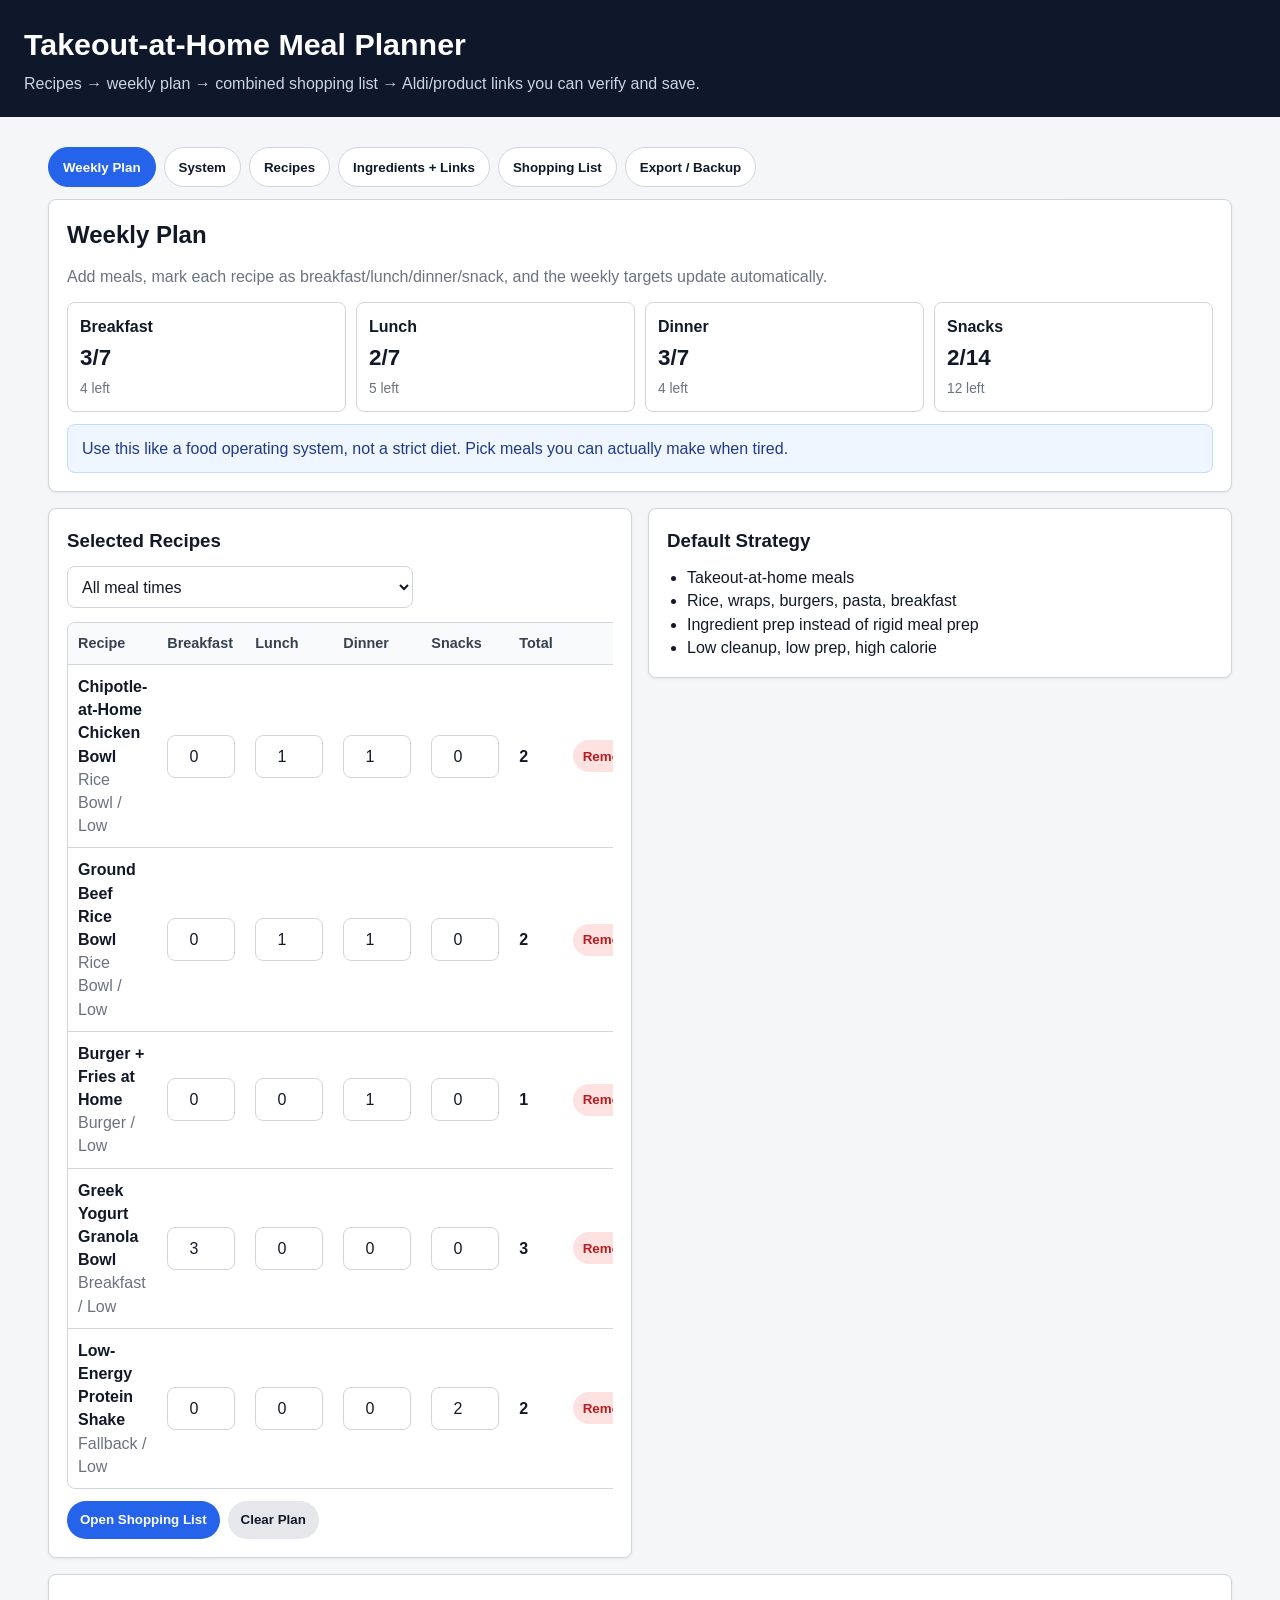
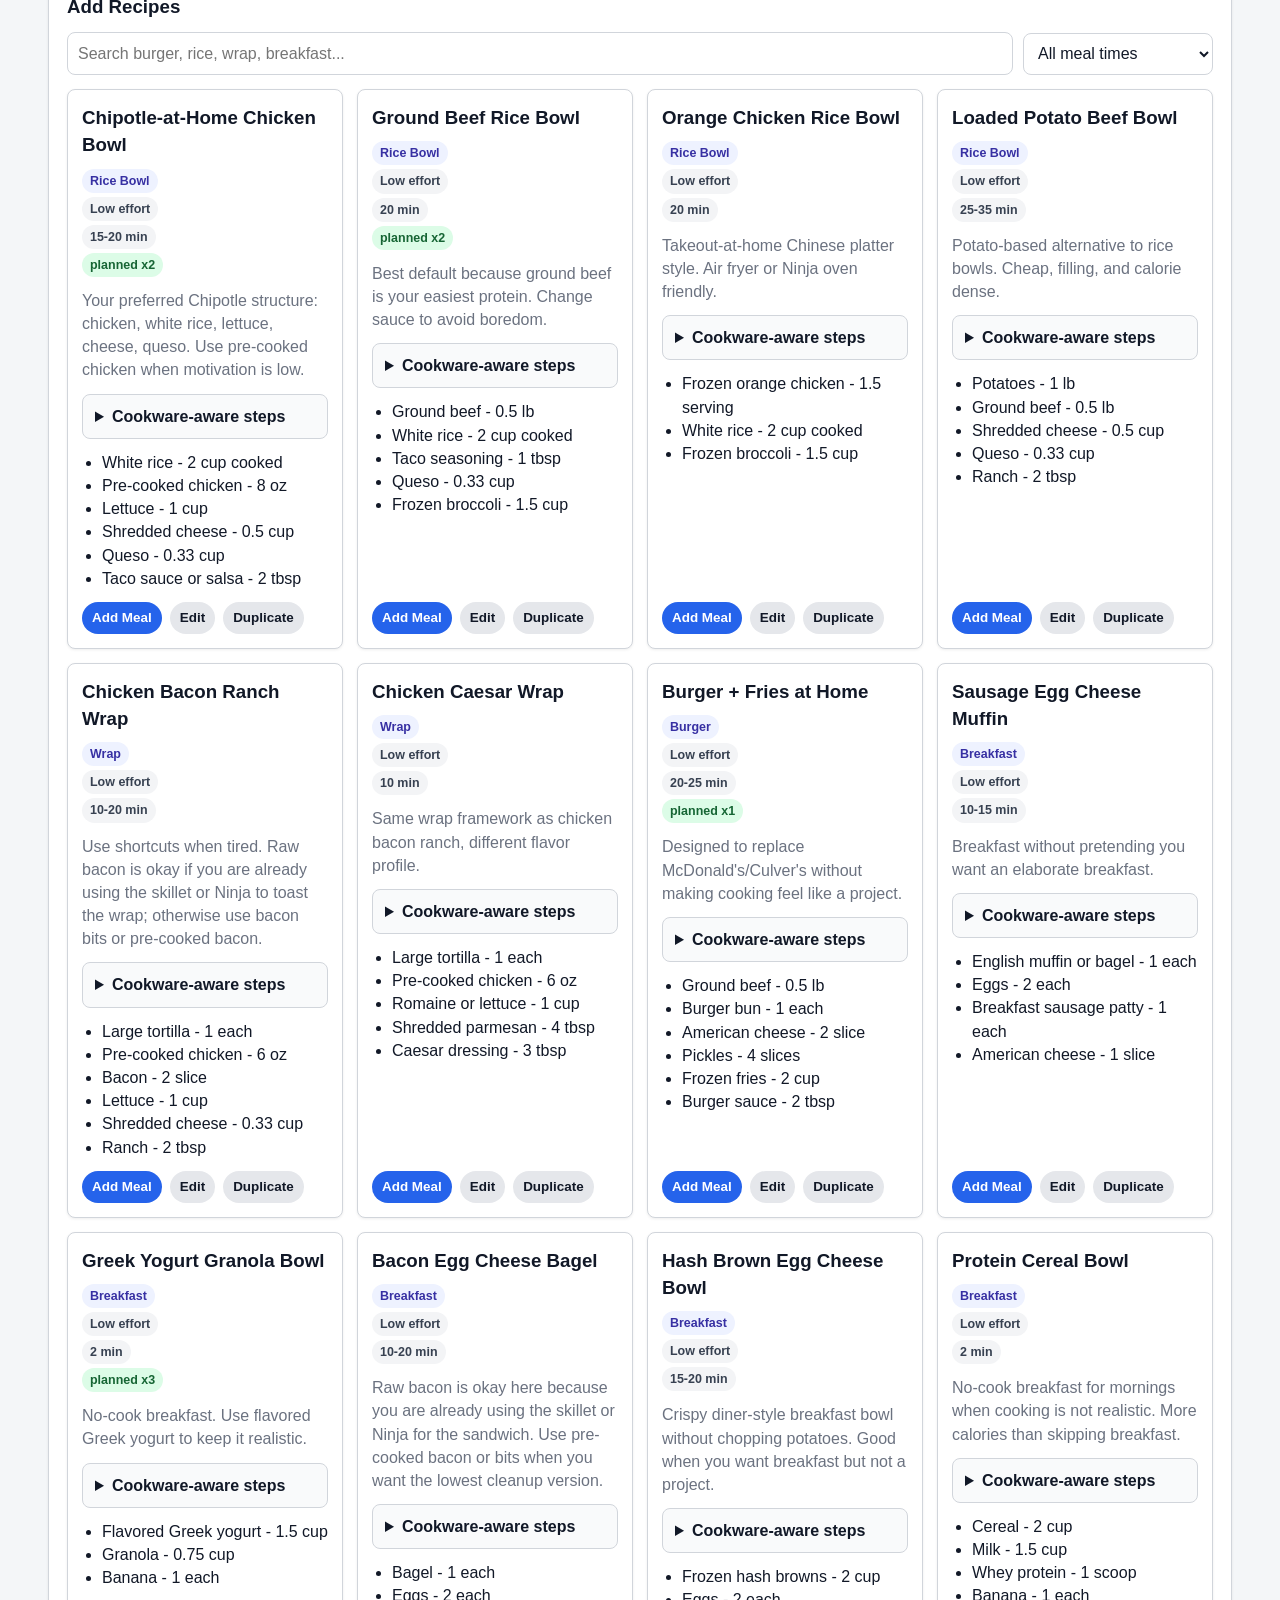
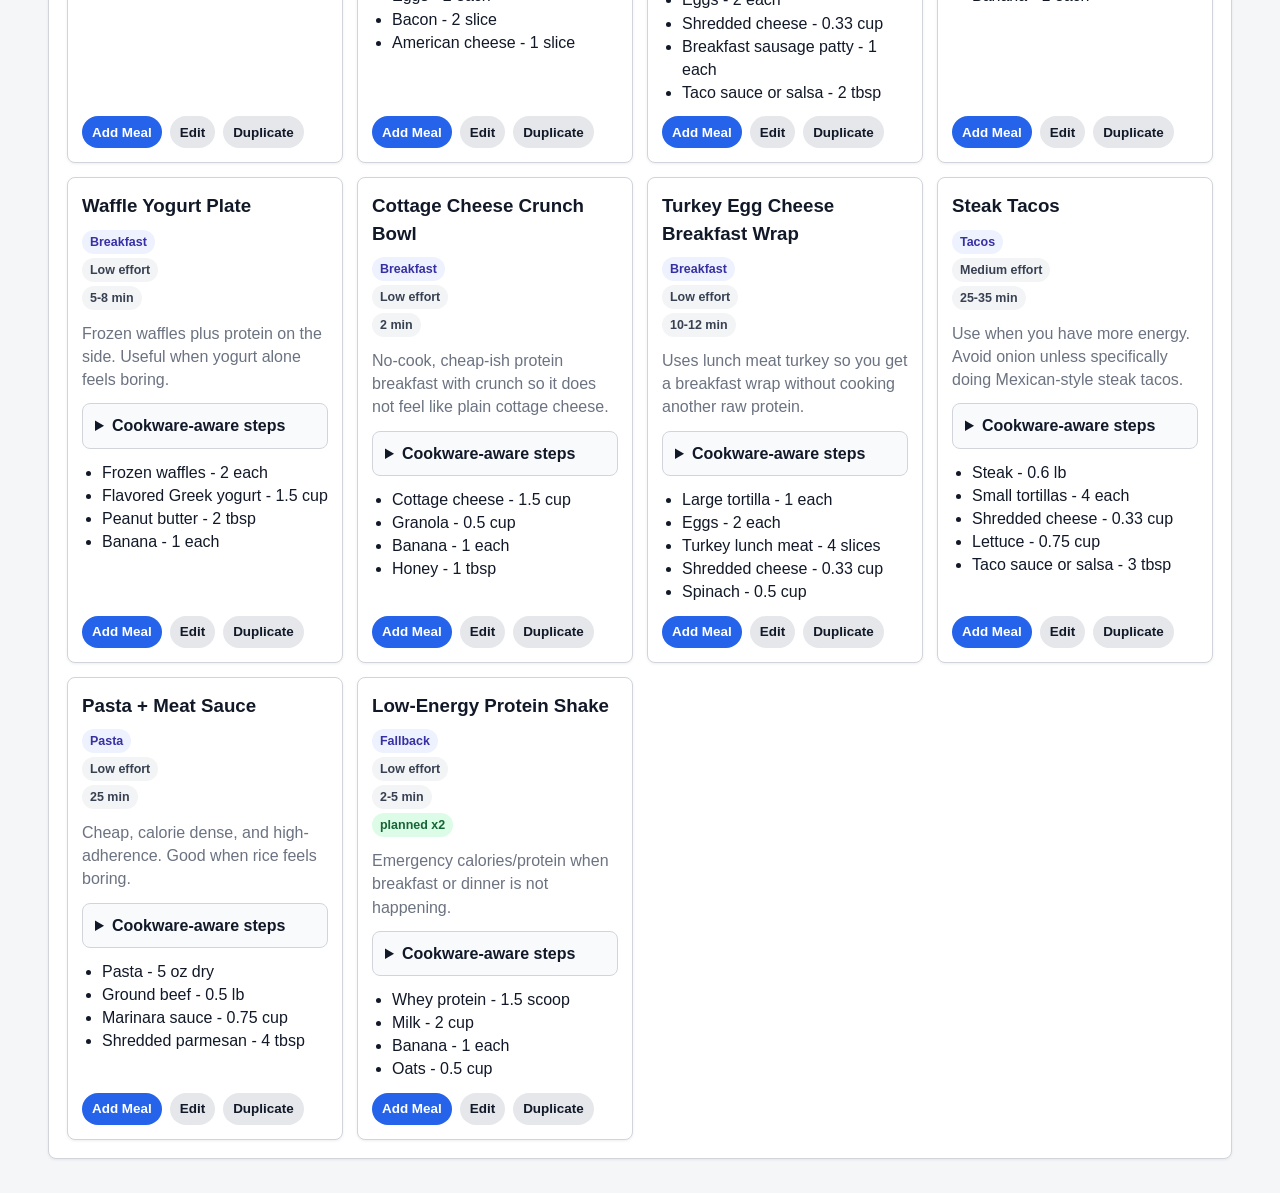
==== commit 7de6b3c6: "Update print statement from 'Hello' to 'Goodbye'" ====
--- a/index.html
+++ b/index.html
@@ -98,3 +98,508 @@
   font:inherit;
   color:var(--text);
   border:1px solid var(--border);
+  border-radius:var(--radius);
+  padding:9px 10px;
+  background:#fff;
+}
+input[type="checkbox"]{
+  width:16px;
+  min-height:0;
+  height:16px;
+  margin:0 6px 0 0;
+  vertical-align:-2px;
+}
+textarea{min-height:95px;resize:vertical}
+button{
+  min-height:38px;
+  border:0;
+  border-radius:999px;
+  padding:9px 13px;
+  font-weight:800;
+  cursor:pointer;
+  white-space:nowrap;
+}
+.primary{background:var(--accent);color:#fff}
+.secondary{background:#e5e7eb;color:#111827}
+.green{background:#dcfce7;color:var(--green)}
+.red{background:#fee2e2;color:var(--red)}
+.small{min-height:32px;padding:6px 10px;font-size:.84rem}
+.actions{display:flex;gap:8px;flex-wrap:wrap;align-items:center;margin-top:12px}
+.filterBar{
+  display:grid;
+  grid-template-columns:minmax(0,1fr) minmax(145px,190px);
+  gap:10px;
+  align-items:center;
+}
+.targetGrid{
+  display:grid;
+  grid-template-columns:repeat(auto-fit,minmax(165px,1fr));
+  gap:10px;
+  margin-top:14px;
+}
+.targetBox{
+  border:1px solid var(--border);
+  border-radius:var(--radius);
+  background:#fff;
+  padding:12px;
+}
+.targetBox strong{display:block;margin-bottom:4px}
+.targetCount{font-size:1.4rem;font-weight:850}
+.targetBox.done{border-color:#bbf7d0;background:#f0fdf4}
+.targetBox.over{border-color:#bfdbfe;background:#eff6ff}
+.targetHint{font-size:.86rem;color:var(--muted);margin-top:4px}
+.mealTypeSelect{min-width:130px}
+.mealCountInput{
+  width:68px;
+  min-width:68px;
+  text-align:center;
+}
+.subLinks{
+  display:flex;
+  gap:6px;
+  flex-wrap:wrap;
+  margin-top:6px;
+}
+.subLinks a{
+  background:#f3f4f6;
+  border-radius:999px;
+  padding:2px 8px;
+  font-size:.82rem;
+}
+.recipes{
+  display:grid;
+  grid-template-columns:repeat(auto-fit,minmax(275px,1fr));
+  gap:14px;
+  align-items:stretch;
+}
+.recipe{
+  display:flex;
+  flex-direction:column;
+  min-width:0;
+  background:#fff;
+  border:1px solid var(--border);
+  border-radius:var(--radius);
+  padding:14px;
+  box-shadow:var(--shadow);
+}
+.recipe h3{margin-bottom:8px}
+.recipe p{margin:10px 0 0}
+.recipe ul{margin:12px 0 0}
+.recipe .actions{margin-top:auto;padding-top:12px}
+details.cook{
+  margin-top:12px;
+  border:1px solid var(--border);
+  border-radius:var(--radius);
+  background:var(--soft);
+  padding:10px 12px;
+}
+details.cook summary{
+  cursor:pointer;
+  font-weight:800;
+}
+details.cook ol{margin:10px 0 0;padding-left:20px}
+details.cook li+li{margin-top:6px}
+.systemGrid{
+  display:grid;
+  grid-template-columns:repeat(auto-fit,minmax(240px,1fr));
+  gap:14px;
+}
+.systemBox{
+  border:1px solid var(--border);
+  border-radius:var(--radius);
+  background:#fff;
+  padding:14px;
+}
+.systemBox h3{font-size:1rem}
+.systemBox ul{margin-top:8px}
+.pill{
+  display:inline-flex;
+  align-items:center;
+  width:max-content;
+  max-width:100%;
+  min-height:24px;
+  border-radius:999px;
+  padding:3px 8px;
+  font-size:.78rem;
+  font-weight:800;
+  background:#eef2ff;
+  color:#3730a3;
+  margin:2px 4px 2px 0;
+}
+.pill.gray{background:#f3f4f6;color:#374151}
+.pill.ok{background:#dcfce7;color:#166534}
+.wrap{overflow-x:auto}
+table{
+  width:100%;
+  border-collapse:separate;
+  border-spacing:0;
+  background:#fff;
+  border:1px solid var(--border);
+  border-radius:var(--radius);
+  overflow:hidden;
+}
+th,td{
+  border-bottom:1px solid var(--border);
+  padding:10px;
+  text-align:left;
+  vertical-align:middle;
+}
+th{background:var(--soft);color:#374151;font-size:.9rem}
+tr:last-child td{border-bottom:0}
+td .small{vertical-align:middle}
+td input:not([type="checkbox"]):not([data-count]):not(.mealCountInput),td select{min-width:120px}
+td input[data-count]{min-width:70px;width:70px}
+.shopItem{
+  display:grid;
+  grid-template-columns:32px minmax(180px,1.1fr) minmax(130px,.7fr) minmax(210px,1.15fr) minmax(250px,1.35fr);
+  gap:12px;
+  align-items:center;
+  border:1px solid var(--border);
+  border-radius:var(--radius);
+  background:#fff;
+  padding:12px;
+  margin-bottom:8px;
+}
+.shopItem>div{min-width:0}
+.shopItem>div:first-child{display:flex;align-items:center;justify-content:center}
+.shopItem label{display:inline-flex;align-items:center;margin:0;font-weight:650}
+.shopItem input.meta{margin-top:8px}
+.shopItem.done{opacity:.55;background:#f9fafb}
+.printRow{display:none}
+.shopTotal{
+  display:flex;
+  gap:14px;
+  flex-wrap:wrap;
+  align-items:center;
+  justify-content:space-between;
+  border:1px solid var(--border);
+  border-radius:var(--radius);
+  background:#fff;
+  padding:14px 16px;
+  margin-bottom:16px;
+}
+.shopTotal strong{font-size:1.1rem}
+.money{font-weight:850;color:var(--green)}
+.status{font-size:.86rem;color:var(--muted);margin-top:6px}
+a{color:var(--accent);font-weight:800;text-decoration:none}
+a:hover{text-decoration:underline}
+pre{
+  white-space:pre-wrap;
+  background:#0f172a;
+  color:#e5e7eb;
+  border-radius:var(--radius);
+  padding:14px;
+  min-height:220px;
+  overflow:auto;
+  font:14px ui-monospace,SFMono-Regular,Menlo,Consolas,monospace;
+}
+@media(max-width:1050px){
+  .shopItem{grid-template-columns:32px minmax(220px,1fr) minmax(170px,.8fr)}
+  .shopItem>div:nth-child(4),.shopItem>div:nth-child(5){grid-column:2 / -1}
+}
+@media(max-width:850px){
+  .app{padding:14px}
+  .two,.three{grid-template-columns:1fr}
+  .filterBar{grid-template-columns:1fr}
+  .recipes{grid-template-columns:1fr}
+  .shopItem{grid-template-columns:28px minmax(0,1fr);align-items:start}
+  .shopItem>div:nth-child(n+3){grid-column:2}
+}
+@media print{
+  @page{margin:.45in}
+  body{background:#fff;color:#111;font-size:10pt;line-height:1.25}
+  header,.tabs,.noPrint,button,input,textarea,select{display:none!important}
+  .tab{display:none!important}
+  #shopping{display:block!important}
+  .app{max-width:none;padding:0}
+  #shopping>.card{padding:0 0 8px;margin:0 0 8px;border:0}
+  #shopping>.card p{display:none}
+  .shopTotal{padding:8px 0;margin:0 0 10px;border:0;border-bottom:1px solid #999;border-radius:0}
+  .shopTotal .targetHint{display:none}
+  .card{box-shadow:none;border:0;padding:0;margin:0 0 10px;break-inside:auto}
+  .card h3{font-size:11pt;margin:12px 0 4px;padding-bottom:3px;border-bottom:1px solid #bbb}
+  .shopItem{
+    display:block;
+    border:0;
+    border-bottom:1px solid #ddd;
+    border-radius:0;
+    padding:4px 0;
+    margin:0;
+    break-inside:avoid;
+    opacity:1!important;
+    background:#fff!important;
+    box-shadow:none;
+  }
+  .shopItem.have{display:none!important}
+  .shopItem>div:not(.printRow){display:none!important}
+  .printRow{
+    display:grid!important;
+    grid-template-columns:minmax(0,1.2fr) 72px minmax(0,2fr);
+    gap:10px;
+    align-items:start;
+  }
+  .printName{font-weight:700}
+  .printPrice{font-weight:700;text-align:right;color:#111}
+  .printLink{font-size:8.5pt;word-break:break-all;color:#111;font-weight:400;text-decoration:none}
+  a{color:#111;text-decoration:none}
+}
+</style>
+</head>
+<body>
+<header><h1>Takeout-at-Home Meal Planner</h1><p>Recipes → weekly plan → combined shopping list → Aldi/product links you can verify and save.</p></header>
+<main class="app">
+<nav class="tabs noPrint"><button class="tabbtn active" data-tab="plan">Weekly Plan</button><button class="tabbtn" data-tab="system">System</button><button class="tabbtn" data-tab="recipes">Recipes</button><button class="tabbtn" data-tab="ingredients">Ingredients + Links</button><button class="tabbtn" data-tab="shopping">Shopping List</button><button class="tabbtn" data-tab="backup">Export / Backup</button></nav>
+
+<section id="plan" class="tab active">
+<div class="card"><h2>Weekly Plan</h2><p class="muted">Add meals, mark each recipe as breakfast/lunch/dinner/snack, and the weekly targets update automatically.</p><div id="targetSummary" class="targetGrid"></div><div class="note">Use this like a food operating system, not a strict diet. Pick meals you can actually make when tired.</div></div>
+<div class="grid two"><div class="card"><h3>Selected Recipes</h3><div class="filterBar" style="margin-bottom:14px"><select id="plannedMealFilter" aria-label="Filter selected recipes by meal time"><option value="">All meal times</option><option value="breakfast">Breakfast</option><option value="lunch">Lunch</option><option value="dinner">Dinner</option><option value="snack">Snacks</option></select></div><div id="planned"></div><div class="actions"><button class="primary" id="openShopping">Open Shopping List</button><button class="secondary" id="clearPlan">Clear Plan</button></div></div><div class="card"><h3>Default Strategy</h3><ul><li>Takeout-at-home meals</li><li>Rice, wraps, burgers, pasta, breakfast</li><li>Ingredient prep instead of rigid meal prep</li><li>Low cleanup, low prep, high calorie</li></ul></div></div>
+<div class="card"><h3>Add Recipes</h3><div class="filterBar"><input id="planSearch" placeholder="Search burger, rice, wrap, breakfast..."><select id="planMealFilter" aria-label="Filter recipes by meal time"><option value="">All meal times</option><option value="breakfast">Breakfast</option><option value="lunch">Lunch</option><option value="dinner">Dinner</option><option value="snack">Snacks</option></select></div><div id="planRecipes" class="recipes" style="margin-top:14px"></div></div>
+</section>
+
+<section id="system" class="tab">
+<div class="card"><h2>Meal System</h2><p class="muted">Built around weight gain, steady energy, low cleanup, Aldi-first shopping, and meals that feel like takeout at home.</p><div class="note">Default rule: if a meal needs chopping, thawing, or more than two pans on a weekday, simplify it before cooking.</div></div>
+<div class="systemGrid">
+<div class="systemBox"><h3>Targets</h3><ul><li>Gain from 125 toward 150-160 lb</li><li>Aim around 150g protein/day</li><li>Use calorie-dense add-ons: cheese, queso, milk, rice, potatoes, granola</li><li>Breakfast counts even when tiny</li></ul></div>
+<div class="systemBox"><h3>Cookware Map</h3><ul><li>Induction burner: beef, eggs, pasta, steak</li><li>Ninja XL: fries, orange chicken, potatoes, toasted wraps, pizza-style foods</li><li>Microwave: weak but useful for rice, queso, leftovers</li><li>Blender: protein shakes when cooking is not happening</li><li>Slow cooker: optional fish fallback, not a daily dependency</li></ul></div>
+<div class="systemBox"><h3>Weekday Rules</h3><ul><li>Max two pots or pans</li><li>Use pre-cooked chicken unless you specifically have energy</li><li>No mushrooms, tuna, sushi, or onions by default</li><li>Leftovers are only expected for one or two days</li></ul></div>
+<div class="systemBox"><h3>Prep Staples</h3><ul><li>Ground beef: cook 1 lb, use for bowls, burgers, pasta, potatoes</li><li>Rice: make or buy enough for 2-3 bowls</li><li>Lettuce/spinach: bagged greens beat chopping</li><li>Sauces prevent boredom: queso, ranch, Caesar, burger sauce, taco sauce</li></ul></div>
+<div class="systemBox"><h3>Breakfast Ladder</h3><ul><li>2 minutes: yogurt, granola, banana</li><li>5 minutes: protein shake with milk, banana, oats</li><li>10 minutes: sausage egg cheese muffin</li><li>No appetite: milk or shake still moves the day forward</li></ul></div>
+<div class="systemBox"><h3>Failure Plan</h3><ul><li>Too tired: choose shake, cereal, frozen meal, or orange chicken bowl</li><li>Forgot prep: use microwave rice or tortillas</li><li>Bored: swap sauce before swapping the whole meal</li><li>Cleanup dread: pick Ninja XL plus one bowl</li></ul></div>
+</div>
+</section>
+
+<section id="recipes" class="tab">
+<div class="grid two"><div class="card"><h2>Recipe Library</h2><div class="filterBar"><input id="recipeSearch" placeholder="Search recipes..."><select id="recipeMealFilter" aria-label="Filter recipe library by meal time"><option value="">All meal times</option><option value="breakfast">Breakfast</option><option value="lunch">Lunch</option><option value="dinner">Dinner</option><option value="snack">Snacks</option></select></div><div id="recipeList" class="recipes" style="margin-top:14px"></div></div>
+<div class="card"><h2 id="editTitle">Add / Edit Recipe</h2><input id="rid" type="hidden"><label>Name</label><input id="rname"><div class="grid two"><div><label>Category</label><select id="rcat"><option>Rice Bowl</option><option>Wrap</option><option>Burger</option><option>Breakfast</option><option>Pasta</option><option>Tacos</option><option>Fallback</option><option>Other</option></select></div><div><label>Effort</label><select id="reffort"><option>Low</option><option>Medium</option><option>High</option></select></div></div><div class="grid two"><div><label>Cook time</label><input id="rtime" placeholder="20 min"></div><div><label>Base servings</label><input id="rserv" type="number" min="1" value="1"></div></div><label>Notes</label><textarea id="rnotes"></textarea><label>Instructions</label><textarea id="rinst"></textarea><label>Ingredients</label><p class="muted">One per line: <b>name | quantity | unit | type | notes</b></p><textarea id="rings" style="min-height:190px" placeholder="Ground beef | 0.5 | lb | Protein | easiest protein"></textarea><div class="actions"><button class="primary" id="saveRecipe">Save Recipe</button><button class="secondary" id="newRecipe">New Blank</button><button class="red" id="deleteRecipe">Delete</button></div></div></div>
+</section>
+
+<section id="ingredients" class="tab">
+<div class="card"><h2>Ingredients + Aldi Links</h2><p class="muted">Paste direct product links as you verify them. Add the whole package price, package size, and a grocery-style package unit: oz, lb, count, fl oz, cup, or tbsp. Example: bacon = $5.99, 10, count.</p><div class="grid two"><div><label>Search prefix</label><input id="searchPrefix"></div><div><label>Search suffix</label><input id="searchSuffix"></div></div><div class="actions"><button class="secondary" id="saveSearch">Save Search Settings</button><button class="secondary" id="resetSearch">Reset to Google Aldi Search</button></div></div>
+<div class="card"><h3>Ingredient Database</h3><input id="ingSearch" placeholder="Search ingredients..."><div class="wrap" style="margin-top:14px"><table><thead><tr><th>Ingredient</th><th>Type</th><th>Search Term</th><th>Product URL</th><th>Substitute Links</th><th>Package Price</th><th>Package Size</th><th>Package Unit</th><th>Store Notes</th><th>Verified</th><th>Open</th></tr></thead><tbody id="ingRows"></tbody></table></div></div>
+</section>
+
+<section id="shopping" class="tab"><div class="card"><h2>Shopping List</h2><p class="muted">Grouped by ingredient type. Costs round up to whole packages and handle basic conversions like lb to oz, cup to fl oz, and slice/each/serving to count. Check off “already have” or “bought.”</p><div class="actions noPrint"><button class="primary" id="copyList">Copy List</button><button class="secondary" id="downloadList">Download TXT</button><button class="secondary" onclick="window.print()">Print / Save PDF</button><button class="secondary" id="clearChecks">Clear Checkboxes</button></div></div><div id="shopList"></div></section>
+
+<section id="backup" class="tab"><div class="grid two"><details class="card"><summary><h2>Export</h2></summary><div class="actions"><button class="primary" id="copyExport">Copy Plan</button><button class="secondary" id="downloadExport">Download Plan TXT</button><button class="secondary" id="downloadJson">Download App Backup JSON</button></div><pre id="exportBox"></pre></details><details class="card"><summary><h2>Import Backup</h2></summary><textarea id="importBox" placeholder="Paste JSON backup here..."></textarea><div class="actions"><button class="primary" id="importJson">Import JSON</button><button class="secondary" id="refreshStarter">Refresh Starter Recipes</button><button class="red" id="resetApp">Reset Starter Data</button></div><p id="backupStatus" class="status"></p></details></div><details class="card" open><summary><h2>Recipe JSON Import / Export</h2></summary><p class="muted">Paste recipe JSON to add or update recipes. Matching ids update existing recipes; missing ids are generated from the recipe name.</p><div class="actions"><button class="secondary" id="copyRecipeFormat">Copy Format</button><button class="secondary" id="downloadRecipeFormat">Download Format JSON</button><button class="secondary" id="downloadRecipesJson">Download My Recipes JSON</button></div><textarea id="recipeImportBox" placeholder="Paste recipe JSON here..."></textarea><div class="actions"><button class="primary" id="importRecipesJson">Import Recipes</button></div><p id="recipeImportStatus" class="status"></p><pre id="recipeFormatBox"></pre></details></section>
+</main>
+
+<script>
+const KEY='takeoutHomePlanner_v1';
+const cats=['Protein','Carb','Vegetable','Dairy','Sauce/Condiment','Frozen','Breakfast','Snack','Pantry','Produce','Other'];
+const pkgUnits=['','oz','lb','count','fl oz','cup','tbsp'];
+const recipeFieldIds=new Set(['rname','rcat','reffort','rtime','rserv','rnotes','rinst','rings']);
+const mealTypes={breakfast:'Breakfast',lunch:'Lunch',dinner:'Dinner',snack:'Snacks'};
+const mealTargets={breakfast:7,lunch:7,dinner:7,snack:14};
+const defaultPrefix='https://www.google.com/search?q=site%3Aaldi.us%20';
+const defaultSuffix='%20ALDI';
+const STARTER_VERSION=8;
+const seedMeals=[
+{id:'chipotle-bowl',name:'Chipotle-at-Home Chicken Bowl',category:'Rice Bowl',effort:'Low',cookTime:'15-20 min',notes:'Your preferred Chipotle structure: chicken, white rice, lettuce, cheese, queso. Use pre-cooked chicken when motivation is low.',ingredients:[{name:'White rice',qty:2,unit:'cup cooked',type:'Carb'},{name:'Pre-cooked chicken',qty:8,unit:'oz',type:'Protein'},{name:'Lettuce',qty:1,unit:'cup',type:'Vegetable'},{name:'Shredded cheese',qty:.5,unit:'cup',type:'Dairy'},{name:'Queso',qty:.33,unit:'cup',type:'Sauce/Condiment'},{name:'Taco sauce or salsa',qty:2,unit:'tbsp',type:'Sauce/Condiment'}]},
+{id:'beef-rice-bowl',name:'Ground Beef Rice Bowl',category:'Rice Bowl',effort:'Low',cookTime:'20 min',notes:'Best default because ground beef is your easiest protein. Change sauce to avoid boredom.',ingredients:[{name:'Ground beef',qty:.5,unit:'lb',type:'Protein'},{name:'White rice',qty:2,unit:'cup cooked',type:'Carb'},{name:'Taco seasoning',qty:1,unit:'tbsp',type:'Pantry'},{name:'Queso',qty:.33,unit:'cup',type:'Sauce/Condiment'},{name:'Frozen broccoli',qty:1.5,unit:'cup',type:'Frozen'}]},
+{id:'orange-chicken-rice',name:'Orange Chicken Rice Bowl',category:'Rice Bowl',effort:'Low',cookTime:'20 min',notes:'Takeout-at-home Chinese platter style. Air fryer or Ninja oven friendly.',ingredients:[{name:'Frozen orange chicken',qty:1.5,unit:'serving',type:'Frozen'},{name:'White rice',qty:2,unit:'cup cooked',type:'Carb'},{name:'Frozen broccoli',qty:1.5,unit:'cup',type:'Frozen'}]},
+{id:'loaded-potato-beef-bowl',name:'Loaded Potato Beef Bowl',category:'Rice Bowl',effort:'Low',cookTime:'25-35 min',notes:'Potato-based alternative to rice bowls. Cheap, filling, and calorie dense.',ingredients:[{name:'Potatoes',qty:1,unit:'lb',type:'Carb'},{name:'Ground beef',qty:.5,unit:'lb',type:'Protein'},{name:'Shredded cheese',qty:.5,unit:'cup',type:'Dairy'},{name:'Queso',qty:.33,unit:'cup',type:'Sauce/Condiment'},{name:'Ranch',qty:2,unit:'tbsp',type:'Sauce/Condiment'}]},
+{id:'chicken-bacon-ranch-wrap',name:'Chicken Bacon Ranch Wrap',category:'Wrap',effort:'Low',cookTime:'10-20 min',notes:'Use shortcuts when tired. Raw bacon is okay if you are already using the skillet or Ninja to toast the wrap; otherwise use bacon bits or pre-cooked bacon.',ingredients:[{name:'Large tortilla',qty:1,unit:'each',type:'Carb'},{name:'Pre-cooked chicken',qty:6,unit:'oz',type:'Protein'},{name:'Bacon',qty:2,unit:'slice',type:'Protein'},{name:'Lettuce',qty:1,unit:'cup',type:'Vegetable'},{name:'Shredded cheese',qty:.33,unit:'cup',type:'Dairy'},{name:'Ranch',qty:2,unit:'tbsp',type:'Sauce/Condiment'}]},
+{id:'chicken-caesar-wrap',name:'Chicken Caesar Wrap',category:'Wrap',effort:'Low',cookTime:'10 min',notes:'Same wrap framework as chicken bacon ranch, different flavor profile.',ingredients:[{name:'Large tortilla',qty:1,unit:'each',type:'Carb'},{name:'Pre-cooked chicken',qty:6,unit:'oz',type:'Protein'},{name:'Romaine or lettuce',qty:1,unit:'cup',type:'Vegetable'},{name:'Shredded parmesan',qty:4,unit:'tbsp',type:'Dairy'},{name:'Caesar dressing',qty:3,unit:'tbsp',type:'Sauce/Condiment'}]},
+{id:'burger-fries',name:'Burger + Fries at Home',category:'Burger',effort:'Low',cookTime:'20-25 min',notes:"Designed to replace McDonald's/Culver's without making cooking feel like a project.",ingredients:[{name:'Ground beef',qty:.5,unit:'lb',type:'Protein'},{name:'Burger bun',qty:1,unit:'each',type:'Carb'},{name:'American cheese',qty:2,unit:'slice',type:'Dairy'},{name:'Pickles',qty:4,unit:'slices',type:'Sauce/Condiment'},{name:'Frozen fries',qty:2,unit:'cup',type:'Frozen'},{name:'Burger sauce',qty:2,unit:'tbsp',type:'Sauce/Condiment'}]},
+{id:'sausage-egg-cheese',name:'Sausage Egg Cheese Muffin',category:'Breakfast',effort:'Low',cookTime:'10-15 min',notes:'Breakfast without pretending you want an elaborate breakfast.',ingredients:[{name:'English muffin or bagel',qty:1,unit:'each',type:'Carb'},{name:'Eggs',qty:2,unit:'each',type:'Protein'},{name:'Breakfast sausage patty',qty:1,unit:'each',type:'Protein'},{name:'American cheese',qty:1,unit:'slice',type:'Dairy'}]},
+{id:'yogurt-granola-bowl',name:'Greek Yogurt Granola Bowl',category:'Breakfast',effort:'Low',cookTime:'2 min',notes:'No-cook breakfast. Use flavored Greek yogurt to keep it realistic.',ingredients:[{name:'Flavored Greek yogurt',qty:1.5,unit:'cup',type:'Dairy'},{name:'Granola',qty:.75,unit:'cup',type:'Breakfast'},{name:'Banana',qty:1,unit:'each',type:'Produce'}]},
+{id:'bacon-egg-cheese-bagel',name:'Bacon Egg Cheese Bagel',category:'Breakfast',effort:'Low',cookTime:'10-20 min',notes:'Raw bacon is okay here because you are already using the skillet or Ninja for the sandwich. Use pre-cooked bacon or bits when you want the lowest cleanup version.',ingredients:[{name:'Bagel',qty:1,unit:'each',type:'Carb'},{name:'Eggs',qty:2,unit:'each',type:'Protein'},{name:'Bacon',qty:2,unit:'slice',type:'Protein'},{name:'American cheese',qty:1,unit:'slice',type:'Dairy'}]},
+{id:'hashbrown-egg-cheese-bowl',name:'Hash Brown Egg Cheese Bowl',category:'Breakfast',effort:'Low',cookTime:'15-20 min',notes:'Crispy diner-style breakfast bowl without chopping potatoes. Good when you want breakfast but not a project.',ingredients:[{name:'Frozen hash browns',qty:2,unit:'cup',type:'Frozen'},{name:'Eggs',qty:2,unit:'each',type:'Protein'},{name:'Shredded cheese',qty:.33,unit:'cup',type:'Dairy'},{name:'Breakfast sausage patty',qty:1,unit:'each',type:'Protein'},{name:'Taco sauce or salsa',qty:2,unit:'tbsp',type:'Sauce/Condiment'}]},
+{id:'protein-cereal-bowl',name:'Protein Cereal Bowl',category:'Breakfast',effort:'Low',cookTime:'2 min',notes:'No-cook breakfast for mornings when cooking is not realistic. More calories than skipping breakfast.',ingredients:[{name:'Cereal',qty:2,unit:'cup',type:'Breakfast'},{name:'Milk',qty:1.5,unit:'cup',type:'Dairy'},{name:'Whey protein',qty:1,unit:'scoop',type:'Protein'},{name:'Banana',qty:1,unit:'each',type:'Produce'}]},
+{id:'waffle-yogurt-plate',name:'Waffle Yogurt Plate',category:'Breakfast',effort:'Low',cookTime:'5-8 min',notes:'Frozen waffles plus protein on the side. Useful when yogurt alone feels boring.',ingredients:[{name:'Frozen waffles',qty:2,unit:'each',type:'Frozen'},{name:'Flavored Greek yogurt',qty:1.5,unit:'cup',type:'Dairy'},{name:'Peanut butter',qty:2,unit:'tbsp',type:'Pantry'},{name:'Banana',qty:1,unit:'each',type:'Produce'}]},
+{id:'cottage-cheese-crunch-bowl',name:'Cottage Cheese Crunch Bowl',category:'Breakfast',effort:'Low',cookTime:'2 min',notes:'No-cook, cheap-ish protein breakfast with crunch so it does not feel like plain cottage cheese.',ingredients:[{name:'Cottage cheese',qty:1.5,unit:'cup',type:'Dairy'},{name:'Granola',qty:.5,unit:'cup',type:'Breakfast'},{name:'Banana',qty:1,unit:'each',type:'Produce'},{name:'Honey',qty:1,unit:'tbsp',type:'Pantry'}]},
+{id:'turkey-egg-cheese-wrap',name:'Turkey Egg Cheese Breakfast Wrap',category:'Breakfast',effort:'Low',cookTime:'10-12 min',notes:'Uses lunch meat turkey so you get a breakfast wrap without cooking another raw protein.',ingredients:[{name:'Large tortilla',qty:1,unit:'each',type:'Carb'},{name:'Eggs',qty:2,unit:'each',type:'Protein'},{name:'Turkey lunch meat',qty:4,unit:'slices',type:'Protein'},{name:'Shredded cheese',qty:.33,unit:'cup',type:'Dairy'},{name:'Spinach',qty:.5,unit:'cup',type:'Vegetable'}]},
+{id:'steak-tacos',name:'Steak Tacos',category:'Tacos',effort:'Medium',cookTime:'25-35 min',notes:'Use when you have more energy. Avoid onion unless specifically doing Mexican-style steak tacos.',ingredients:[{name:'Steak',qty:.6,unit:'lb',type:'Protein'},{name:'Small tortillas',qty:4,unit:'each',type:'Carb'},{name:'Shredded cheese',qty:.33,unit:'cup',type:'Dairy'},{name:'Lettuce',qty:.75,unit:'cup',type:'Vegetable'},{name:'Taco sauce or salsa',qty:3,unit:'tbsp',type:'Sauce/Condiment'}]},
+{id:'pasta-meat-sauce',name:'Pasta + Meat Sauce',category:'Pasta',effort:'Low',cookTime:'25 min',notes:'Cheap, calorie dense, and high-adherence. Good when rice feels boring.',ingredients:[{name:'Pasta',qty:5,unit:'oz dry',type:'Carb'},{name:'Ground beef',qty:.5,unit:'lb',type:'Protein'},{name:'Marinara sauce',qty:.75,unit:'cup',type:'Sauce/Condiment'},{name:'Shredded parmesan',qty:4,unit:'tbsp',type:'Dairy'}]},
+{id:'protein-shake',name:'Low-Energy Protein Shake',category:'Fallback',effort:'Low',cookTime:'2-5 min',notes:'Emergency calories/protein when breakfast or dinner is not happening.',ingredients:[{name:'Whey protein',qty:1.5,unit:'scoop',type:'Protein'},{name:'Milk',qty:2,unit:'cup',type:'Dairy'},{name:'Banana',qty:1,unit:'each',type:'Produce'},{name:'Oats',qty:.5,unit:'cup',type:'Breakfast'}]}
+];
+const seedInstructions={
+'chipotle-bowl':`Use the lowest-friction rice option first. Microwave rice is fine. If cooking dry rice: add 1 cup white rice and 1.5 cups water to a small pot, bring to a boil on the induction burner, cover, turn to low, cook 15 minutes, then rest 5 minutes.
+Put 8 oz pre-cooked chicken in a bowl or skillet. Microwave 60-90 seconds, or warm in a skillet on medium heat for 3-5 minutes. Add a small splash of water if it looks dry.
+Warm queso in a small microwave-safe cup for 20-30 seconds. Stir. If still cold, heat 10-15 seconds more.
+Build the bowl in this order so it feels like Chipotle: rice on bottom, chicken, lettuce, shredded cheese, queso, then taco sauce or salsa.
+Beginner cue: everything is already cooked except the rice. You are mainly reheating and assembling.
+Cleanup target: one bowl, one spoon, plus either one rice pot or one microwave rice pouch.`,
+'beef-rice-bowl':`If you have energy, cook 1 lb ground beef even if the recipe uses less. The extra becomes tomorrow's bowl, pasta, potato bowl, or burger-style bowl.
+Start rice first. Use microwave rice, or cook dry rice in a small pot with 1 cup rice and 1.5 cups water: boil, cover, low heat 15 minutes, rest 5 minutes. Use about 2 cups cooked rice in the bowl.
+Place the ground beef block in a skillet on the induction burner. Set heat to medium. Let it sit untouched for 2-3 minutes so the bottom browns.
+Use a spatula to break the beef into small crumbles about dime to quarter size. Keep stirring and breaking it up for 5-8 minutes until no pink remains. If you use a thermometer, ground beef should hit 160 F.
+Sprinkle taco seasoning over the beef. Add 1-2 tbsp water, stir, and cook 1-2 minutes until the seasoning coats the meat instead of looking powdery.
+Microwave frozen broccoli in a covered bowl with a splash of water for 2-4 minutes. Because your microwave is weak, add 30 second rounds until hot.
+Build the bowl: about 2 cups cooked rice, beef, broccoli, queso. Change the sauce when bored: taco sauce, ranch, burger sauce, or teriyaki.
+Cleanup target: one skillet, one rice pot or pouch, one bowl.`,
+'orange-chicken-rice':`Start rice first. Use microwave rice when tired, or cook dry rice in a small pot: 1 cup rice, 1.5 cups water, boil, cover, low heat 15 minutes, rest 5 minutes. Use about 2 cups cooked rice for the bowl.
+Preheat the Ninja XL if you normally do. Put frozen orange chicken pieces in a single layer in the basket or on the tray. Do not add sauce yet.
+Cook around 380-400 F for 12-16 minutes, shaking or flipping once halfway. Use the bag directions if they differ. The outside should look crisp, not pale and icy.
+Warm the sauce packet in a cup of warm water or microwave it in a microwave-safe bowl for 10-20 seconds. Do not microwave a sealed packet.
+Microwave frozen broccoli with a splash of water for 2-4 minutes, then add 30 second rounds until hot.
+Toss about 1.5 servings of chicken with sauce, then serve over rice with broccoli on the side or mixed in.
+Cleanup target: Ninja basket or tray, one rice container, one bowl.`,
+'loaded-potato-beef-bowl':`Use small or medium potatoes if possible. Wash them, poke each potato 5-6 times with a fork, and microwave on a plate for 5 minutes.
+Flip the potatoes carefully with a fork or towel. Microwave 3-5 minutes more. They are ready when a knife slides into the center without much resistance.
+For crispier potatoes, cut the softened potatoes into rough 1 inch chunks. The exact shape does not matter. Put chunks in the Ninja XL at 400 F for 8-12 minutes.
+Cook ground beef in a skillet on medium induction heat. Let it brown 2 minutes, break it into crumbles, and cook 5-8 minutes until no pink remains.
+Split the potato or add chunks to a bowl. Add beef, shredded cheese, warm queso, and ranch.
+Beginner cue: if the potato is hard in the middle, microwave it more. If the beef is pink, cook it more.
+Cleanup target: one skillet, one plate or bowl, optional Ninja tray.`,
+'chicken-bacon-ranch-wrap':`Choose the bacon path based on equipment. If you are only assembling a cold wrap, use bacon bits or pre-cooked bacon. If you are already using the skillet or Ninja to toast the wrap, raw bacon is okay because it is not adding a separate cooking tool.
+Raw bacon skillet option: cook 2 slices in the skillet on medium heat for 3-5 minutes per side, until browned and crisp enough for you. Move bacon to a paper towel, pour off extra grease carefully, then use the same skillet later to toast the wrap.
+Raw bacon Ninja option: cook 2 slices on the tray around 375-400 F for 6-10 minutes, checking early because bacon can go from perfect to too dark quickly.
+Warm pre-cooked chicken in the microwave for 45-75 seconds, or in the same skillet on medium heat for 3-4 minutes. It only needs to become hot, not brown.
+Lay the tortilla flat on a plate. Spread ranch down the center in a line, leaving about 2 inches empty at the bottom.
+Add lettuce first, then chicken, bacon, and shredded cheese. Keep the pile in the center strip so the wrap can close.
+Fold the bottom of the tortilla up over the filling, fold both sides inward, then roll away from you while keeping the filling tucked in.
+For a crispy wrap, place it seam-side down in a dry skillet on medium heat for 1-2 minutes per side, or in the Ninja XL for 2-4 minutes until lightly browned.
+Cleanup target: one plate plus optional skillet or Ninja tray.`,
+'chicken-caesar-wrap':`Use pre-cooked chicken. If it is cold, microwave 45-75 seconds or warm in a skillet on medium heat for 3-4 minutes.
+Lay the tortilla flat. Spread Caesar dressing down the center, leaving the edges mostly clean so it will not leak.
+Add romaine or bagged lettuce, chicken, and parmesan. Keep the filling in a narrow strip instead of covering the whole tortilla.
+Fold the bottom edge up, fold the left and right sides inward, then roll it tight from bottom to top.
+If you want it toasted, place seam-side down in a dry skillet on medium heat for 1-2 minutes per side, or use the Ninja XL for 2-4 minutes.
+Beginner cue: if the wrap bursts, use less filling next time or eat it like a folded taco. It still counts.
+Cleanup target: one plate plus optional skillet or Ninja tray.`,
+'burger-fries':`Start fries first because they take longest. Put frozen fries in the Ninja XL in a loose single layer. Cook around 400 F for 12-18 minutes, shaking halfway, until crisp enough for you.
+For one larger burger, use about 1/2 lb ground beef. Roll it gently into a ball, then flatten into a patty about 4.5 to 5 inches wide and about 1/2 inch thick. Press a small thumb dent in the center so it does not puff up.
+Heat a skillet on the induction burner to medium or medium-high. Add the patty. It should sizzle, but not smoke aggressively.
+Cook 4-5 minutes on the first side. Flip once. Cook 3-5 minutes on the second side until no pink remains or the center reaches 160 F.
+Add 2 slices of cheese during the last minute so it melts. If it is not melting, cover the pan for 30 seconds.
+Toast the bun in the Ninja XL for 1-2 minutes if you want. Assemble with burger sauce and pickles.
+Low-energy option: skip forming a patty and cook loose beef crumbles. Put them on the bun like a chopped cheese.
+Cleanup target: one skillet, Ninja tray, one plate.`,
+'sausage-egg-cheese':`Start with the bread. Split the English muffin or bagel and toast it in the Ninja XL for 2-4 minutes, or until the edges are lightly crisp.
+Cook the sausage patty according to the package. Skillet method: medium heat, 3-4 minutes per side if pre-cooked, longer if raw. Raw sausage should be browned and reach 160 F.
+For easiest eggs, make scrambled eggs. Crack 2 eggs into a bowl, add a pinch of salt if wanted, and beat with a fork until the yolks and whites are mixed.
+Heat a small skillet on low-medium induction heat. Add a little butter or oil if you have it. Pour in eggs and gently push them around with a spatula for 2-4 minutes until no runny liquid remains.
+Add cheese to the hot eggs or sausage so it melts. Stack muffin, sausage, egg, cheese, and top muffin.
+Sunny-side option: use medium-low heat, crack eggs into the pan, cook 3-5 minutes until whites are set. Cover the pan for 30-60 seconds if the top is too runny.
+Cleanup target: one skillet, one plate, one fork or spatula.`,
+'yogurt-granola-bowl':`Add 1.5 cups flavored Greek yogurt to a bowl. Flavored is fine because the goal is actually eating breakfast.
+Slice banana into coins about 1/4 to 1/2 inch thick. If cutting feels annoying, peel it and break it into chunks by hand.
+Add banana and about 3/4 cup granola on top. Do not add granola early if you hate it soggy.
+If bored, swap banana for berries, cereal, apple slices, or a spoon of peanut butter. Keep the same bowl format.
+Beginner cue: this is a breakfast win even if it feels too easy to count.
+Cleanup target: one bowl, one spoon, optional knife.`,
+'bacon-egg-cheese-bagel':`Choose the bacon path based on equipment. Raw bacon is okay if you are already using the skillet for eggs or the Ninja for the bagel. If you do not want bacon cleanup, use pre-cooked bacon or bacon bits.
+Raw bacon skillet option: cook 2 slices in the skillet on medium heat for 3-5 minutes per side, until browned and crisp enough for you. Move bacon to a paper towel, pour off extra grease carefully, then cook the eggs in the same skillet.
+Raw bacon Ninja option: cook 2 slices on the tray around 375-400 F for 6-10 minutes. Check early. Bacon should be browned and crisp enough for you, not black.
+Split the bagel and toast it in the Ninja XL for 2-4 minutes, or until the edges are lightly crisp.
+Crack 2 eggs into a bowl and beat with a fork until the yolks and whites are mixed. Add a pinch of salt if you want.
+Heat a small skillet on low-medium induction heat. Add a little butter or oil if available. Pour in eggs and gently push them around for 2-4 minutes until no runny liquid remains.
+Warm pre-cooked bacon for 15-30 seconds in the microwave if it is cold. Add cheese to the hot eggs so it melts.
+Assemble bagel, eggs, cheese, and bacon. If the sandwich is too tall, eat it open-faced as two halves.
+Cleanup target: one skillet, one bowl, one plate.`,
+'hashbrown-egg-cheese-bowl':`Start hash browns first because they take longest. Put frozen hash browns in the Ninja XL in a loose layer at about 400 F for 10-15 minutes, shaking or flipping once.
+If using a sausage patty, cook it at the same time if it fits in the Ninja. If cooking in a skillet, use medium heat until browned and hot through. Raw sausage should reach 160 F.
+Crack 2 eggs into a bowl and beat with a fork. For scrambled eggs, use low-medium induction heat and gently push eggs around for 2-4 minutes until no liquid remains.
+Cut or break the sausage into bite-size pieces if using it. Add hash browns to a bowl, then eggs, sausage, shredded cheese, and taco sauce or salsa.
+Beginner cue: hash browns are done when hot and crisp enough for you; eggs are done when they are no longer shiny and wet.
+Cleanup target: Ninja tray, one skillet, one bowl.`,
+'protein-cereal-bowl':`Put cereal in a bowl first.
+In a separate cup, mix 1 scoop whey with 1.5 cups milk. Stir hard with a fork or shake in a covered cup for 15-20 seconds. This prevents powder clumps in the cereal bowl.
+Pour the protein milk over cereal.
+Add banana. Slice it if you want, or break it into chunks by hand if cutting feels annoying.
+If the protein powder makes the milk too thick or sweet, use less powder next time and drink the rest as a quick side shake.
+Cleanup target: one bowl, one spoon, one mixing cup.`,
+'waffle-yogurt-plate':`Put frozen waffles in the Ninja XL and toast for 4-6 minutes, or until hot and crisp at the edges.
+Add 1.5 cups Greek yogurt to the side of the plate or a small bowl. This is the protein part, so do not skip it unless you are pairing the waffles with a shake.
+Spread 2 tbsp peanut butter on the hot waffles. It should soften and spread easier after a few seconds.
+Add banana on the side. Slice it into coins or just eat it whole with the plate.
+Low-energy version: waffles plus yogurt only. That is still much better than no breakfast.
+Cleanup target: one plate, one spoon or butter knife.`,
+'cottage-cheese-crunch-bowl':`Add 1.5 cups cottage cheese to a bowl. If the texture bothers you, use less cottage cheese and more granola at first.
+Add about 1/2 cup granola right before eating so it stays crunchy.
+Add banana in slices or hand-broken chunks. Drizzle honey over the top if you want it sweeter.
+If you get bored of banana, swap in berries, apple slices, cereal, or a spoon of peanut butter.
+Beginner cue: this is a no-cook protein bowl. There is nothing to mess up.
+Cleanup target: one bowl and one spoon.`,
+'turkey-egg-cheese-wrap':`Lay out the tortilla before cooking so assembly is easy while the eggs are hot.
+Crack 2 eggs into a bowl and beat with a fork. Add a pinch of salt if you want.
+Heat a small skillet on low-medium induction heat. Add a little butter or oil if available, then pour in eggs.
+Scramble for 2-4 minutes, gently pushing eggs around until no runny liquid remains. Add shredded cheese at the end so it melts.
+Put 4 turkey slices down the center of the tortilla. Add spinach, then the hot cheesy eggs.
+Fold the bottom up, fold both sides inward, then roll tight. Toast seam-side down in a dry skillet for 1-2 minutes per side if you want it crisp.
+Cleanup target: one skillet, one bowl, one plate.`,
+'steak-tacos':`Use a whole steak and cut it yourself before cooking. Pat it dry with paper towels so it browns instead of steaming.
+Find the grain: look for long muscle lines running across the steak. Cut across those lines, not parallel with them. Cutting across the grain makes the pieces easier to chew.
+Slice the steak into strips about 1/4 to 1/2 inch thick and 2-3 inches long. They do not need to be perfect. If the steak is slippery, cut slower and keep your fingertips tucked back.
+Season the strips with salt, taco seasoning, or both. Use enough to lightly coat the outside, not bury the meat.
+Heat a skillet on the induction burner to medium-high. Let the pan heat for 2 minutes. Add a small amount of oil if the pan is not nonstick.
+Add about 0.6 lb steak strips in one layer. If the pan is crowded, cook in two batches. Cook 2-3 minutes without moving, flip or stir, then cook 1-2 minutes more. Thin strips cook fast.
+Doneness cue: outside browned, inside can be a little pink if you like steak that way. If you want fully done, cook another 1-2 minutes. Rest steak on a plate for 3 minutes.
+Warm tortillas in the same skillet for 20-30 seconds per side. Add steak, cheese, lettuce, and taco sauce. Only add onion if you specifically want Mexican-style tacos.
+Cleanup target: one cutting board, one knife, one skillet, one plate.`,
+'pasta-meat-sauce':`Fill a pot about halfway with water and put it on the induction burner on high. Add salt if you want. Bring it to a boil before adding pasta.
+Add 5 oz dry pasta and stir right away so it does not stick. Cook for the time on the box, usually 8-12 minutes. Taste one piece; it should be soft but not mushy.
+While pasta cooks, put about 1/2 lb ground beef in a skillet on medium heat. Let it brown 2 minutes, then break it into crumbles and cook 5-8 minutes until no pink remains.
+Drain pasta using a colander. If you do not want to use a colander, hold the lid slightly cracked and pour water out carefully.
+Add about 3/4 cup marinara to the beef skillet and heat 2-3 minutes until bubbling gently. Add pasta to the skillet if it fits, or combine everything in the pot.
+Top with parmesan. Add extra cheese or sauce if you need more calories.
+Cleanup target: one pot, one skillet, one bowl. To reduce dishes, eat from the pot if you are alone and tired.`,
+'protein-shake':`Add liquid first so powder does not glue itself to the bottom. Pour 2 cups milk into the blender cup.
+Add 1.5 scoops whey protein. Add banana in 2-3 chunks. Add 1/2 cup oats last so they blend into the liquid.
+Blend 20-40 seconds. If it sounds stuck, stop, shake the cup gently, and blend again. Do not run the blender forever if the blade is not moving.
+Texture fix: if too thick, add more milk. If too thin, add more oats or half a banana.
+Lowest-cleanup version: skip banana and oats, add milk plus whey to a shaker or covered cup, and shake hard for 20 seconds.
+Drink it with granola, cereal, crackers, or a banana if you need more calories and the shake alone is not enough.
+Cleanup target: rinse the blender cup immediately before the protein dries.`
+};
+const seed=seedMeals.map(r=>({id:r.id,name:r.name,cat:r.category,effort:r.effort,time:r.cookTime,serv:1,notes:r.notes,inst:seedInstructions[r.id]||'',ing:r.ingredients.map(i=>({...i,notes:i.notes||''}))}));
+const seedIds=new Set(seed.map(r=>r.id));
+function clone(x){return JSON.parse(JSON.stringify(x))}function norm(s){return String(s||'').trim().toLowerCase().replace(/\s+/g,' ')}function ik(n){return norm(n)}function shopKey(n,u){return ik(n)+'|'+String(u||'').trim().toLowerCase()}function esc(s){return String(s??'').replaceAll('&','&amp;').replaceAll('<','&lt;').replaceAll('>','&gt;').replaceAll('"','&quot;').replaceAll("'",'&#039;')}function qty(n){let x=Number(n);if(Number.isNaN(x))return'';return Math.abs(x-Math.round(x))<.001?String(Math.round(x)):String(Math.round(x*100)/100)}function money(n){if(n===null||n===undefined||n==='')return'--';let x=Number(n);return Number.isFinite(x)?'$'+x.toFixed(2):'--'}function numField(v){let raw=String(v??'').trim();if(raw==='')return null;let x=Number(raw);return Number.isFinite(x)&&x>=0?x:null}function pkgPrice(m){return numField(m?.pkgPrice)}function unitNorm(s){let u=norm(s).replace(/\.$/,'').replace(/\b(cooked|dry)\b/g,'').trim();let map={'fluid ounce':'fl oz','fluid ounces':'fl oz','fl. oz':'fl oz','floz':'fl oz','fl oz':'fl oz',ounces:'oz',ounce:'oz',oz:'oz',lbs:'lb',pounds:'lb',pound:'lb',lb:'lb',cups:'cup',cup:'cup',tablespoons:'tbsp',tablespoon:'tbsp',tbsps:'tbsp',tbsp:'tbsp',teaspoons:'tsp',teaspoon:'tsp',tsps:'tsp',tsp:'tsp',counts:'count',count:'count',ct:'count',each:'count',ea:'count',slices:'count',slice:'count',servings:'count',serving:'count',pieces:'count',piece:'count',scoops:'count',scoop:'count',patties:'count',patty:'count'};return map[u]||u}function convertAmount(amount,unit){let u=unitNorm(unit);let weight={oz:1,lb:16}, volume={'fl oz':1,cup:8,tbsp:.5,tsp:1/6}, count={count:1};if(weight[u])return{kind:'weight',amount:amount*weight[u],base:'oz'};if(volume[u])return{kind:'volume',amount:amount*volume[u],base:'fl oz'};if(count[u])return{kind:'count',amount:amount,base:'count'};return null}function roughOz(amount,unit){let u=unitNorm(unit),map={oz:1,lb:16,cup:8,tbsp:.5,tsp:1/6};return map[u]?amount*map[u]:null}function packageUnitValue(unit){let u=unitNorm(unit);if(['oz','lb','count','fl oz','cup','tbsp'].includes(u))return u;return''}function pkgUnitSelect(e,val){let selected=packageUnitValue(val);return `<select class="meta" data-k="${e}" data-f="pkgUnit" required>${pkgUnits.map(u=>`<option value="${esc(u)}" ${selected===u?'selected':''}>${u?esc(u):'Choose unit'}</option>`).join('')}</select>`}function packageInfo(i){let m=i.meta||{},price=pkgPrice(m),need=Number(i.qty)||0,pkgQty=numField(m.pkgQty),pkgUnit=packageUnitValue(m.pkgUnit),needUnit=String(i.unit||'unit').trim();if(price===null)return{cost:null,packages:0,text:'Package price not set'};if(!(pkgQty>0)||!pkgUnit)return{cost:null,packages:0,text:'Package size and unit required'};let needBase=convertAmount(need,needUnit),pkgBase=convertAmount(pkgQty,pkgUnit);if(!needBase||!pkgBase||needBase.kind!==pkgBase.kind){let roughNeed=roughOz(need,needUnit),roughPkg=roughOz(pkgQty,pkgUnit);if(roughNeed!==null&&roughPkg!==null){let packages=Math.max(1,Math.ceil(roughNeed/roughPkg));return{cost:packages*price,packages,text:`Buy ${packages} package${packages===1?'':'s'} (${money(price)} / ${qty(pkgQty)} ${pkgUnit}; approx need ${qty(need)} ${needUnit})`}}return{cost:null,packages:0,text:`Cannot convert package ${pkgUnit} to recipe unit ${needUnit}`}}let packages=Math.max(1,Math.ceil(needBase.amount/pkgBase.amount));return{cost:packages*price,packages,text:`Buy ${packages} package${packages===1?'':'s'} (${money(price)} / ${qty(pkgQty)} ${pkgUnit}; need ${qty(need)} ${needUnit})`}}function itemCost(i){return packageInfo(i).cost}function uid(){return 'r-'+Date.now().toString(36)+'-'+Math.random().toString(36).slice(2,7)}function cook(inst){let lines=String(inst||'').split('\n').map(x=>x.trim()).filter(Boolean);return lines.length?`<details class="cook"><summary>Cookware-aware steps</summary><ol>${lines.map(x=>`<li>${esc(x)}</li>`).join('')}</ol></details>`:''}
+function defaultMealType(r){if(!r)return'dinner';if(r.cat==='Breakfast')return'breakfast';if(r.cat==='Fallback')return'snack';if(r.cat==='Wrap')return'lunch';return'dinner'}
+function emptyMealCounts(){return{breakfast:0,lunch:0,dinner:0,snack:0}}
+function mealCounts(id){state.planMeals=state.planMeals||{};let counts=state.planMeals[id];if(!counts){let r=state.recipes.find(x=>x.id===id),type=(state.planSlots||{})[id]||defaultMealType(r),total=Number((state.plan||{})[id])||0;counts=emptyMealCounts();counts[type]=total;state.planMeals[id]=counts}Object.keys(mealTypes).forEach(k=>counts[k]=Math.max(0,Number(counts[k])||0));return counts}
+function totalMeals(id){let counts=mealCounts(id);return Object.keys(mealTypes).reduce((sum,k)=>sum+(Number(counts[k])||0),0)}
+function setMealCount(id,type,value){let counts=mealCounts(id);counts[type]=Math.max(0,Number(value)||0);syncPlanTotals()}
+function syncPlanTotals(){state.plan=state.plan||{};state.planMeals=state.planMeals||{};Object.keys(state.plan||{}).forEach(id=>{if(!state.planMeals[id])mealCounts(id)});Object.keys(state.planMeals).forEach(id=>{let total=Object.keys(mealTypes).reduce((sum,k)=>sum+(Number(state.planMeals[id][k])||0),0);if(total>0)state.plan[id]=total;else{delete state.plan[id];delete state.planMeals[id];delete state.planSlots[id]}})}
+function addPlannedMeal(id){let r=state.recipes.find(x=>x.id===id),type=defaultMealType(r),counts=mealCounts(id);counts[type]=(Number(counts[type])||0)+1;syncPlanTotals()}
+function subLinks(m){return String(m?.subs||'').split(/\s+/).map(x=>x.trim()).filter(Boolean)}
+function renderSubLinks(m){let links=subLinks(m);return links.length?`<div class="subLinks">${links.map((u,i)=>`<a href="${esc(u)}" target="_blank" rel="noopener">Sub ${i+1}</a>`).join('')}</div>`:''}
+function targetTotals(){let totals={breakfast:0,lunch:0,dinner:0,snack:0};planned().forEach(({r})=>{let counts=mealCounts(r.id);Object.keys(mealTypes).forEach(k=>totals[k]+=Number(counts[k])||0)});return totals}
+function renderTargets(){let el=document.getElementById('targetSummary');if(!el)return;let totals=targetTotals();el.innerHTML=Object.entries(mealTargets).map(([k,target])=>{let count=totals[k]||0, remaining=Math.max(0,target-count), cls=count>=target?'done':'';if(count>target)cls='over';let hint=count>target?`${count-target} over target`:remaining?`${remaining} left`:'target met';return `<div class="targetBox ${cls}"><strong>${esc(mealTypes[k])}</strong><div class="targetCount">${count}/${target}</div><div class="targetHint">${esc(hint)}</div></div>`}).join('')}
+function fresh(){let s={settings:{prefix:defaultPrefix,suffix:defaultSuffix},recipes:clone(seed),plan:{'chipotle-bowl':2,'beef-rice-bowl':2,'burger-fries':1,'yogurt-granola-bowl':3,'protein-shake':2},planMeals:{'chipotle-bowl':{breakfast:0,lunch:1,dinner:1,snack:0},'beef-rice-bowl':{breakfast:0,lunch:1,dinner:1,snack:0},'burger-fries':{breakfast:0,lunch:0,dinner:1,snack:0},'yogurt-granola-bowl':{breakfast:3,lunch:0,dinner:0,snack:0},'protein-shake':{breakfast:0,lunch:0,dinner:0,snack:2}},planSlots:{},meta:{},checks:{},starterVersion:STARTER_VERSION};hydrate(s);return s}
+function syncStarterRecipes(s=state,replace=false){let custom=(s.recipes||[]).filter(r=>!seedIds.has(r.id));let existing=new Map((s.recipes||[]).map(r=>[r.id,r]));s.recipes=[...clone(seed).map(r=>{let old=existing.get(r.id);if(!old)return r;if(replace&&!old.userModified)return r;return old}),...custom];s.starterVersion=STARTER_VERSION;hydrate(s)}
+let state=(()=>{try{let s=JSON.parse(localStorage.getItem(KEY));if(!s||!Array.isArray(s.recipes))throw 0;s.settings=s.settings||{prefix:defaultPrefix,suffix:defaultSuffix};s.meta=s.meta||{};s.plan=s.plan||{};s.planMeals=s.planMeals||{};s.planSlots=s.planSlots||{};s.checks=s.checks||{};if(s.starterVersion!==STARTER_VERSION)syncStarterRecipes(s,false);hydrate(s);return s}catch{return fresh()}})();
+function emptyMeta(name,type='Other'){return{name,type,term:name,url:'',subs:'',price:'',pkgPrice:'',pkgQty:'',pkgUnit:'',notes:'',verified:false}}
+function hydrate(s=state){s.recipes.forEach(r=>(r.ing||[]).forEach(i=>{let k=ik(i.name);if(!k)return;s.meta[k]=s.meta[k]||emptyMeta(i.name,i.type||'Other');s.meta[k].name=s.meta[k].name||i.name;s.meta[k].type=s.meta[k].type||i.type||'Other';s.meta[k].term=s.meta[k].term||i.name;if(s.meta[k].subs===undefined)s.meta[k].subs='';if(s.meta[k].price===undefined)s.meta[k].price='';if(s.meta[k].pkgPrice===undefined)s.meta[k].pkgPrice='';if(s.meta[k].pkgQty===undefined)s.meta[k].pkgQty='';if(s.meta[k].pkgUnit===undefined)s.meta[k].pkgUnit='';else{let pu=packageUnitValue(s.meta[k].pkgUnit);if(pu)s.meta[k].pkgUnit=pu}}))}
+function save(){syncPlanTotals();hydrate();pruneChecks();localStorage.setItem(KEY,JSON.stringify(state));renderExport()}
+function searchUrl(m){let t=typeof m==='string'?m:(m.term||m.name||'');return (state.settings.prefix||defaultPrefix)+encodeURIComponent(t)+(state.settings.suffix||'')}
+function planned(){let ids=new Set([...Object.keys(state.plan||{}),...Object.keys(state.planMeals||{})]);return [...ids].map(id=>({r:state.recipes.find(x=>x.id===id),c:totalMeals(id)})).filter(x=>x.r&&x.c>0)}
+function shopping(){hydrate();let m=new Map();planned().forEach(({r,c})=>(r.ing||[]).forEach(i=>{let key=shopKey(i.name,i.unit), meta=state.meta[ik(i.name)]||{}, old=m.get(key)||{key,ingKey:ik(i.name),name:i.name,unit:i.unit||'',qty:0,type:meta.type||i.type||'Other',recipes:[],notes:[],meta};old.qty+=(Number(i.qty)||0)*c;old.recipes.push(r.name+' x'+c);if(i.notes&&!old.notes.includes(i.notes))old.notes.push(i.notes);old.meta=meta;old.type=meta.type||old.type;m.set(key,old)}));return [...m.values()].sort((a,b)=>(a.type||'').localeCompare(b.type||'')||a.name.localeCompare(b.name))}
+function pruneChecks(){let valid=new Set(shopping().map(i=>i.key));Object.keys(state.checks||{}).forEach(k=>{if(!valid.has(k))delete state.checks[k]})}
+function groups(){let g={};shopping().forEach(i=>{(g[i.type||'Other']??=[]).push(i)});let out={};cats.forEach(c=>{if(g[c])out[c]=g[c]});Object.keys(g).sort().forEach(c=>{if(!out[c])out[c]=g[c]});return out}
+function match(r,q){if(!q)return true;return [r.name,r.cat,r.effort,r.notes,r.inst,...(r.ing||[]).map(i=>i.name+' '+i.type+' '+i.notes)].join(' ').toLowerCase().includes(q)}
+function filterValue(id){let el=document.getElementById(id);return el?el.value:''}
+function matchesDefaultMeal(r,type){return !type||defaultMealType(r)===type}
+function matchesPlannedMeal(r,type){return !type||(mealCounts(r.id)[type]||0)>0}
+function recipeGrid(rs,planMode,emptyText){return rs.length?rs.map(r=>card(r,planMode)).join(''):`<p class="muted">${esc(emptyText)}</p>`}
+function card(r,planMode=false){let c=Number(state.plan[r.id]||0);return `<article class="recipe"><h3>${esc(r.name)}</h3><span class="pill">${esc(r.cat)}</span><span class="pill gray">${esc(r.effort)} effort</span><span class="pill gray">${esc(r.time)}</span>${c?`<span class="pill ok">planned x${c}</span>`:''}<p class="muted">${esc(r.notes||'')}</p>${cook(r.inst)}<ul>${(r.ing||[]).slice(0,6).map(i=>`<li>${esc(i.name)} - ${qty(i.qty)} ${esc(i.unit)}</li>`).join('')}${(r.ing||[]).length>6?'<li>+ more</li>':''}</ul><div class="actions">${planMode?`<button class="primary small" data-add="${esc(r.id)}">Add Meal</button>`:''}<button class="secondary small" data-edit="${esc(r.id)}">Edit</button><button class="secondary small" data-dup="${esc(r.id)}">Duplicate</button></div></article>`}
+function renderPlan(){renderTargets();let selectedType=filterValue('plannedMealFilter'),p=planned().filter(({r})=>matchesPlannedMeal(r,selectedType)),empty=selectedType?`No ${mealTypes[selectedType].toLowerCase()} recipes selected yet.`:'No recipes selected yet.';document.getElementById('planned').innerHTML=p.length?`<div class="wrap"><table><thead><tr><th>Recipe</th><th>Breakfast</th><th>Lunch</th><th>Dinner</th><th>Snacks</th><th>Total</th><th></th></tr></thead><tbody>${p.map(({r,c})=>{let counts=mealCounts(r.id);return `<tr><td><b>${esc(r.name)}</b><br><span class="muted">${esc(r.cat)} / ${esc(r.effort)}</span></td>${Object.keys(mealTypes).map(k=>`<td><input class="mealCountInput" data-meal-count="${esc(r.id)}" data-kind="${k}" type="number" min="0" value="${counts[k]||0}"></td>`).join('')}<td><b>${c}</b></td><td><button class="red small" data-remove="${esc(r.id)}">Remove</button></td></tr>`}).join('')}</tbody></table></div>`:`<p class="muted">${esc(empty)}</p>`;let q=document.getElementById('planSearch').value.toLowerCase(),planType=filterValue('planMealFilter'),planMatches=state.recipes.filter(r=>match(r,q)&&matchesDefaultMeal(r,planType));document.getElementById('planRecipes').innerHTML=recipeGrid(planMatches,true,'No recipes match those filters.')}
+function renderRecipes(){let q=document.getElementById('recipeSearch').value.toLowerCase(),type=filterValue('recipeMealFilter'),matches=state.recipes.filter(r=>match(r,q)&&matchesDefaultMeal(r,type));document.getElementById('recipeList').innerHTML=recipeGrid(matches,false,'No recipes match those filters.')}
+function renderMeta(){hydrate();document.getElementById('searchPrefix').value=state.settings.prefix||defaultPrefix;document.getElementById('searchSuffix').value=state.settings.suffix||defaultSuffix;let q=document.getElementById('ingSearch').value.toLowerCase();let rows=Object.entries(state.meta).filter(([k,m])=>!q||[m.name,m.type,m.term,m.url,m.subs,m.pkgPrice,m.pkgQty,m.pkgUnit,m.notes].join(' ').toLowerCase().includes(q)).sort((a,b)=>(a[1].type||'').localeCompare(b[1].type||'')||a[1].name.localeCompare(b[1].name));document.getElementById('ingRows').innerHTML=rows.map(([k,m])=>{let e=encodeURIComponent(k),link=m.url||searchUrl(m);return `<tr><td><b>${esc(m.name)}</b></td><td><select class="meta" data-k="${e}" data-f="type">${cats.map(c=>`<option ${m.type===c?'selected':''}>${esc(c)}</option>`).join('')}</select></td><td><input class="meta" data-k="${e}" data-f="term" value="${esc(m.term||m.name)}"></td><td><input class="meta" data-k="${e}" data-f="url" value="${esc(m.url||'')}" placeholder="Paste product URL"></td><td><input class="meta" data-k="${e}" data-f="subs" value="${esc(m.subs||'')}" placeholder="Paste substitute URLs"></td><td><input class="meta" data-k="${e}" data-f="pkgPrice" type="number" min="0" step="0.01" value="${esc(m.pkgPrice||'')}" placeholder="$ package"></td><td><input class="meta" data-k="${e}" data-f="pkgQty" type="number" min="0" step="0.01" value="${esc(m.pkgQty||'')}" placeholder="10"></td><td>${pkgUnitSelect(e,m.pkgUnit)}</td><td><input class="meta" data-k="${e}" data-f="notes" value="${esc(m.notes||'')}" placeholder="Aisle, brand, package details"></td><td style="text-align:center"><input class="meta" data-k="${e}" data-f="verified" type="checkbox" ${m.verified?'checked':''}></td><td><a href="${esc(link)}" target="_blank" rel="noopener">Open</a>${renderSubLinks(m)}</td></tr>`}).join('')}
+function renderShop(){let g=groups(), el=document.getElementById('shopList');if(!Object.keys(g).length){el.innerHTML='<div class="card"><p class="muted">No shopping list yet. Add recipes first.</p></div>';return}let all=shopping(), total=all.reduce((sum,i)=>sum+(itemCost(i)||0),0), buyTotal=all.reduce((sum,i)=>sum+((state.checks[i.key]||{}).have?0:(itemCost(i)||0)),0), priced=all.filter(i=>pkgPrice(i.meta)!==null).length;let summary=`<div class="shopTotal"><div><strong>Estimated weekly ingredients</strong><div class="targetHint">${priced}/${all.length} items have package prices saved</div></div><div><span class="muted">All planned:</span> <span class="money">${money(total)}</span></div><div><span class="muted">To buy:</span> <span class="money">${money(buyTotal)}</span></div></div>`;el.innerHTML=summary+Object.entries(g).map(([cat,items])=>`<div class="card"><h3>${esc(cat)}</h3>${items.map(i=>{let m=state.meta[i.ingKey]||{}, c=state.checks[i.key]||{}, link=m.url||searchUrl(m.name||i.name), ek=encodeURIComponent(i.key), em=encodeURIComponent(i.ingKey), info=packageInfo(i), cost=info.cost, printPrice=c.have?'Have':cost===null?'--':money(cost);return `<div class="shopItem ${c.bought?'done':''} ${c.have?'have':''}"><div><input class="check" data-k="${ek}" data-f="bought" type="checkbox" ${c.bought?'checked':''}></div><div><b>${esc(i.name)}</b><br><span class="muted">Need: ${qty(i.qty)} ${esc(i.unit)}</span> ${m.verified?'<span class="pill ok">verified</span>':'<span class="pill gray">not verified</span>'} ${c.have?'<span class="pill gray">already have</span>':''}<div class="status">${esc(info.text)} · Est: <span class="money">${cost===null?'--':money(cost)}</span></div>${renderSubLinks(m)}</div><div><label style="margin:0;font-weight:600"><input class="check" data-k="${ek}" data-f="have" type="checkbox" ${c.have?'checked':''}> Already have</label></div><div><span class="muted">Used by:</span><br>${esc([...new Set(i.recipes)].join(', '))}</div><div><a href="${esc(link)}" target="_blank" rel="noopener">${m.url?'Open product':'Search Aldi'}</a><label style="margin:0 0 0 8px;font-weight:600"><input class="meta" data-k="${em}" data-f="verified" type="checkbox" ${m.verified?'checked':''}> Verified</label><input class="meta" data-k="${em}" data-f="url" value="${esc(m.url||'')}" placeholder="Paste product URL"><input class="meta" data-k="${em}" data-f="subs" value="${esc(m.subs||'')}" placeholder="Substitute URLs"><input class="meta" data-k="${em}" data-f="pkgPrice" type="number" min="0" step="0.01" value="${esc(m.pkgPrice||'')}" placeholder="$ package"><input class="meta" data-k="${em}" data-f="pkgQty" type="number" min="0" step="0.01" value="${esc(m.pkgQty||'')}" placeholder="Package size">${pkgUnitSelect(em,m.pkgUnit)}${m.notes?`<div class="status">${esc(m.notes)}</div>`:''}</div><div class="printRow"><span class="printName">${esc(i.name)}</span><span class="printPrice">${esc(printPrice)}</span><a class="printLink" href="${esc(link)}" target="_blank" rel="noopener">${esc(link)}</a></div></div>`}).join('')}</div>`).join('')}
+let recipeDirty=false;
+function fill(r){document.getElementById('rid').value=r?.id||'';document.getElementById('rname').value=r?.name||'';document.getElementById('rcat').value=r?.cat||'Rice Bowl';document.getElementById('reffort').value=r?.effort||'Low';document.getElementById('rtime').value=r?.time||'';document.getElementById('rserv').value=r?.serv||1;document.getElementById('rnotes').value=r?.notes||'';document.getElementById('rinst').value=r?.inst||'';document.getElementById('rings').value=r?(r.ing||[]).map(i=>`${i.name} | ${i.qty??''} | ${i.unit||''} | ${i.type||'Other'} | ${i.notes||''}`).join('\n'):'';document.getElementById('editTitle').textContent=r?'Edit Recipe: '+r.name:'Add / Edit Recipe';recipeDirty=false}
+function parseIng(t){return String(t||'').split('\n').map(x=>x.trim()).filter(Boolean).map(line=>{let p=line.split('|').map(x=>x.trim());return{name:p[0]||'Unnamed ingredient',qty:Number(p[1])||0,unit:p[2]||'',type:p[3]||'Other',notes:p.slice(4).join(' | ')||''}})}
+function readRecipeDraft(silent=false){let id=document.getElementById('rid').value||uid(), name=document.getElementById('rname').value.trim();if(!name){if(!silent)alert('Recipe name is required.');return null}let existing=state.recipes.find(x=>x.id===id)||{};return{id,name,cat:document.getElementById('rcat').value,effort:document.getElementById('reffort').value,time:document.getElementById('rtime').value.trim(),serv:Number(document.getElementById('rserv').value)||1,notes:document.getElementById('rnotes').value.trim(),inst:document.getElementById('rinst').value.trim(),ing:parseIng(document.getElementById('rings').value),userModified:true,createdAt:existing.createdAt||new Date().toISOString(),updatedAt:new Date().toISOString()}}
+function upsertRecipe(r){let idx=state.recipes.findIndex(x=>x.id===r.id);idx>=0?state.recipes[idx]=r:state.recipes.push(r)}
+function commitRecipeDraft(){if(!recipeDirty)return false;if(!document.getElementById('rname').value.trim())return false;let r=readRecipeDraft(true);if(!r)return false;upsertRecipe(r);recipeDirty=false;save();fill(r);return true}
+function saveRecipe(){let r=readRecipeDraft(false);if(!r)return;upsertRecipe(r);recipeDirty=false;save();renderAll();fill(r)}
+function recipeSlug(name){return norm(name).replace(/[^a-z0-9]+/g,'-').replace(/^-+|-+$/g,'').slice(0,60)||uid()}
+function uniqueRecipeId(base,keepId=''){let id=base||uid(),used=new Set(state.recipes.map(r=>r.id).filter(x=>x!==keepId));if(!used.has(id))return id;let n=2;while(used.has(`${id}-${n}`))n++;return `${id}-${n}`}
+function recipeImportFormat(){return JSON.stringify({recipes:[{id:'chicken-queso-rice-bowl',name:'Chicken Queso Rice Bowl',category:'Rice Bowl',effort:'Low',cookTime:'20 min',baseServings:1,notes:'Short note shown on recipe cards.',instructions:'Cook rice. Warm chicken. Add queso and toppings.',ingredients:[{name:'White rice',quantity:2,unit:'cup cooked',type:'Carb',notes:'microwave rice is fine'},{name:'Pre-cooked chicken',quantity:8,unit:'oz',type:'Protein'},{name:'Queso',quantity:0.33,unit:'cup',type:'Sauce/Condiment'}]}]},null,2)}
+function recipeExportShape(r){return{id:r.id,name:r.name,category:r.cat,effort:r.effort,cookTime:r.time,baseServings:r.serv,notes:r.notes||'',instructions:r.inst||'',ingredients:(r.ing||[]).map(i=>({name:i.name,quantity:Number(i.qty)||0,unit:i.unit||'',type:i.type||'Other',notes:i.notes||''}))}}
+function recipesJson(){return JSON.stringify({recipes:state.recipes.map(recipeExportShape)},null,2)}
+function normalizeIngredient(i){if(typeof i==='string')return parseIng(i)[0]||null;if(!i||typeof i!=='object')return null;let name=String(i.name||i.ingredient||'').trim();if(!name)return null;return{name,qty:Number(i.qty??i.quantity??i.amount) || 0,unit:String(i.unit||i.units||'').trim(),type:String(i.type||i.category||'Other').trim()||'Other',notes:String(i.notes||i.note||'').trim()}}
+function normalizeRecipe(r){if(!r||typeof r!=='object')throw Error('Each recipe must be an object.');let name=String(r.name||r.title||'').trim();if(!name)throw Error('Every recipe needs a name.');let existingId=String(r.id||'').trim(),existing=state.recipes.find(x=>x.id===existingId)||{};let id=existingId||uniqueRecipeId(recipeSlug(name));let ingredients=(r.ing||r.ingredients||[]).map(normalizeIngredient).filter(Boolean);return{id,name,cat:String(r.cat||r.category||'Other').trim()||'Other',effort:String(r.effort||'Low').trim()||'Low',time:String(r.time||r.cookTime||r.cook_time||'').trim(),serv:Number(r.serv??r.baseServings??r.servings) || 1,notes:String(r.notes||r.description||'').trim(),inst:String(r.inst||r.instructions||r.steps||'').trim(),ing:ingredients,userModified:true,createdAt:existing.createdAt||new Date().toISOString(),updatedAt:new Date().toISOString()}}
+function importRecipes(){let status=document.getElementById('recipeImportStatus');try{let raw=document.getElementById('recipeImportBox').value.trim();if(!raw)throw Error('Paste recipe JSON first.');let data=JSON.parse(raw),items=Array.isArray(data)?data:data.recipes;if(!Array.isArray(items))throw Error('Use an array of recipes or an object with a recipes array.');let added=0,updated=0;items.forEach(item=>{let r=normalizeRecipe(item),exists=state.recipes.some(x=>x.id===r.id);upsertRecipe(r);exists?updated++:added++});hydrate();save();renderAll();status.textContent=`Imported ${added} new recipe${added===1?'':'s'} and updated ${updated}.`;document.getElementById('recipeImportBox').value=''}catch(err){status.textContent='Recipe import failed: '+err.message}}
+function md(){let lines=['# Takeout-at-Home Meal Plan Export','Generated: '+new Date().toLocaleString(),'','## Weekly Targets'];let totals=targetTotals();Object.entries(mealTargets).forEach(([k,target])=>lines.push(`- ${mealTypes[k]}: ${totals[k]||0}/${target}`));lines.push('','## Planned Recipes');let p=planned();if(!p.length)lines.push('- [none]');p.forEach(({r,c})=>{let split=Object.entries(mealCounts(r.id)).filter(([,n])=>n>0).map(([k,n])=>`${mealTypes[k]} ${n}`).join(', ');lines.push(`- ${r.name}: ${c} meal(s) (${split}) - ${r.cat}, ${r.effort}, ${r.time}`)});lines.push('','## Shopping List');let all=shopping(), total=all.reduce((sum,i)=>sum+(itemCost(i)||0),0), buyTotal=all.reduce((sum,i)=>sum+((state.checks[i.key]||{}).have?0:(itemCost(i)||0)),0);lines.push(`Estimated all planned: ${money(total)}`);lines.push(`Estimated to buy: ${money(buyTotal)}`);let g=groups();if(!Object.keys(g).length)lines.push('- [none]');Object.entries(g).forEach(([cat,items])=>{lines.push('',`### ${cat}`);items.forEach(i=>{let m=state.meta[i.ingKey]||{}, c=state.checks[i.key]||{}, marks=[], info=packageInfo(i), cost=info.cost, price=pkgPrice(m);if(c.have)marks.push('already have');if(c.bought)marks.push('bought');if(m.verified)marks.push('Aldi verified');lines.push(`- Need ${qty(i.qty)} ${i.unit} ${i.name}${marks.length?' ('+marks.join(', ')+')':''}`);if(price!==null)lines.push(`  - Package: ${info.text}; est line cost ${money(cost)}`);lines.push(`  - Used by: ${[...new Set(i.recipes)].join(', ')}`);let notes=[m.notes,...i.notes].filter(Boolean).join('; ');if(notes)lines.push(`  - Notes: ${notes}`);lines.push(`  - Link/Search: ${m.url||searchUrl(m)}`);subLinks(m).forEach((u,idx)=>lines.push(`  - Substitute ${idx+1}: ${u}`))})});lines.push('','## Recipe Details');p.forEach(({r})=>{lines.push('',`### ${r.name}`,`- Notes: ${r.notes||''}`,`- Instructions: ${r.inst||''}`,'- Ingredients:');(r.ing||[]).forEach(i=>lines.push(`  - ${qty(i.qty)} ${i.unit} ${i.name} [${i.type}]${i.notes?' - '+i.notes:''}`))});return lines.join('\n')}
+function renderExport(){let el=document.getElementById('exportBox');if(el)el.textContent=md();let fmt=document.getElementById('recipeFormatBox');if(fmt)fmt.textContent=recipeImportFormat()}function download(fn,text,type='text/plain;charset=utf-8'){let b=new Blob([text],{type}),u=URL.createObjectURL(b),a=document.createElement('a');a.href=u;a.download=fn;document.body.appendChild(a);a.click();setTimeout(()=>{URL.revokeObjectURL(u);a.remove()},500)}async function copy(text){try{await navigator.clipboard.writeText(text);alert('Copied.')}catch{let t=document.createElement('textarea');t.value=text;document.body.appendChild(t);t.select();document.execCommand('copy');t.remove();alert('Copied.')}}function tab(id){document.querySelectorAll('.tabbtn').forEach(b=>b.classList.toggle('active',b.dataset.tab===id));document.querySelectorAll('.tab').forEach(t=>t.classList.toggle('active',t.id===id));if(id==='shopping')renderShop();if(id==='ingredients')renderMeta();if(id==='backup')renderExport()}
+function renderAll(){renderPlan();renderRecipes();renderMeta();renderShop();renderExport()}
+document.addEventListener('click',e=>{let t=e.target;if(t.matches('.tabbtn')){commitRecipeDraft();return tab(t.dataset.tab)}if(t.dataset.add){addPlannedMeal(t.dataset.add);save();return renderAll()}if(t.dataset.plus){addPlannedMeal(t.dataset.plus);save();return renderAll()}if(t.dataset.minus){let counts=mealCounts(t.dataset.minus),type=defaultMealType(state.recipes.find(x=>x.id===t.dataset.minus));counts[type]=Math.max(0,(Number(counts[type])||0)-1);syncPlanTotals();save();return renderAll()}if(t.dataset.remove){delete state.plan[t.dataset.remove];delete state.planMeals[t.dataset.remove];delete state.planSlots[t.dataset.remove];save();return renderAll()}if(t.dataset.edit){commitRecipeDraft();let r=state.recipes.find(x=>x.id===t.dataset.edit);fill(r);tab('recipes');scrollTo({top:0,behavior:'smooth'});return}if(t.dataset.dup){let r=clone(state.recipes.find(x=>x.id===t.dataset.dup));r.id=uid();r.name+=' Copy';r.userModified=true;state.recipes.push(r);save();renderAll();fill(r);tab('recipes');return}if(t.id==='saveRecipe')return saveRecipe();if(t.id==='newRecipe'){commitRecipeDraft();return fill(null)}if(t.id==='deleteRecipe'){let id=document.getElementById('rid').value;if(!id)return fill(null);let r=state.recipes.find(x=>x.id===id);if(r&&confirm('Delete '+r.name+'?')){state.recipes=state.recipes.filter(x=>x.id!==id);delete state.plan[id];delete state.planMeals[id];delete state.planSlots[id];recipeDirty=false;save();renderAll();fill(null)}return}if(t.id==='openShopping'){commitRecipeDraft();return tab('shopping')}if(t.id==='clearPlan'&&confirm('Clear weekly plan?')){state.plan={};state.planMeals={};state.planSlots={};state.checks={};save();return renderAll()}if(t.id==='saveSearch'){state.settings.prefix=document.getElementById('searchPrefix').value.trim();state.settings.suffix=document.getElementById('searchSuffix').value.trim();save();renderAll();alert('Search settings saved.');return}if(t.id==='resetSearch'){state.settings.prefix=defaultPrefix;state.settings.suffix=defaultSuffix;save();renderAll();return}if(t.id==='copyList'||t.id==='copyExport')return copy(md());if(t.id==='downloadList'||t.id==='downloadExport')return download('takeout-at-home-shopping-list.txt',md());if(t.id==='downloadJson')return download('takeout-at-home-app-backup.json',JSON.stringify(state,null,2),'application/json;charset=utf-8');if(t.id==='copyRecipeFormat')return copy(recipeImportFormat());if(t.id==='downloadRecipeFormat')return download('recipe-import-format.json',recipeImportFormat(),'application/json;charset=utf-8');if(t.id==='downloadRecipesJson')return download('mealplan-recipes.json',recipesJson(),'application/json;charset=utf-8');if(t.id==='importRecipesJson')return importRecipes();if(t.id==='clearChecks'){state.checks={};save();return renderShop()}if(t.id==='importJson'){let s=document.getElementById('backupStatus');try{let data=JSON.parse(document.getElementById('importBox').value);if(!Array.isArray(data.recipes))throw Error('Missing recipes array');state=data;state.settings=state.settings||{prefix:defaultPrefix,suffix:defaultSuffix};state.meta=state.meta||{};state.plan=state.plan||{};state.planMeals=state.planMeals||{};state.planSlots=state.planSlots||{};state.checks=state.checks||{};hydrate();syncPlanTotals();save();renderAll();s.textContent='Imported successfully.'}catch(err){s.textContent='Import failed: '+err.message}return}if(t.id==='refreshStarter'&&confirm('Refresh starter recipes that you have not edited? Edited recipes and custom recipes will be kept.')){syncStarterRecipes(state,true);save();renderAll();document.getElementById('backupStatus').textContent='Starter recipes refreshed. Edited recipes were kept.';return}if(t.id==='resetApp'&&confirm('Reset to starter data?')){state=fresh();recipeDirty=false;save();renderAll();return}});
+document.addEventListener('input',e=>{let t=e.target;if(recipeFieldIds.has(t.id)){recipeDirty=true;return}if(t.id==='planSearch')renderPlan();if(t.id==='recipeSearch')renderRecipes();if(t.id==='ingSearch')renderMeta();if(t.dataset.mealCount){setMealCount(t.dataset.mealCount,t.dataset.kind,t.value);save();return renderAll()}if(t.dataset.count){setMealCount(t.dataset.count,defaultMealType(state.recipes.find(x=>x.id===t.dataset.count)),t.value);save();return renderAll()}if(t.classList.contains('meta')){let k=decodeURIComponent(t.dataset.k),f=t.dataset.f;state.meta[k]=state.meta[k]||emptyMeta(k);state.meta[k][f]=t.type==='checkbox'?t.checked:t.value;save();return}});
+document.addEventListener('change',e=>{let t=e.target;if(recipeFieldIds.has(t.id)){recipeDirty=true;return}if(t.id==='plannedMealFilter'||t.id==='planMealFilter')return renderPlan();if(t.id==='recipeMealFilter')return renderRecipes();if(t.dataset.meal){let counts=mealCounts(t.dataset.meal),total=totalMeals(t.dataset.meal);Object.keys(mealTypes).forEach(k=>counts[k]=0);counts[t.value]=total;syncPlanTotals();save();return renderAll()}if(t.classList.contains('check')){let k=decodeURIComponent(t.dataset.k),f=t.dataset.f;state.checks[k]=state.checks[k]||{};state.checks[k][f]=t.checked;save();renderShop()}if(t.classList.contains('meta')){let k=decodeURIComponent(t.dataset.k),f=t.dataset.f;state.meta[k]=state.meta[k]||emptyMeta(k);state.meta[k][f]=t.type==='checkbox'?t.checked:t.value;save();renderShop()}});
+renderAll();
+</script>
+</body>
+</html>
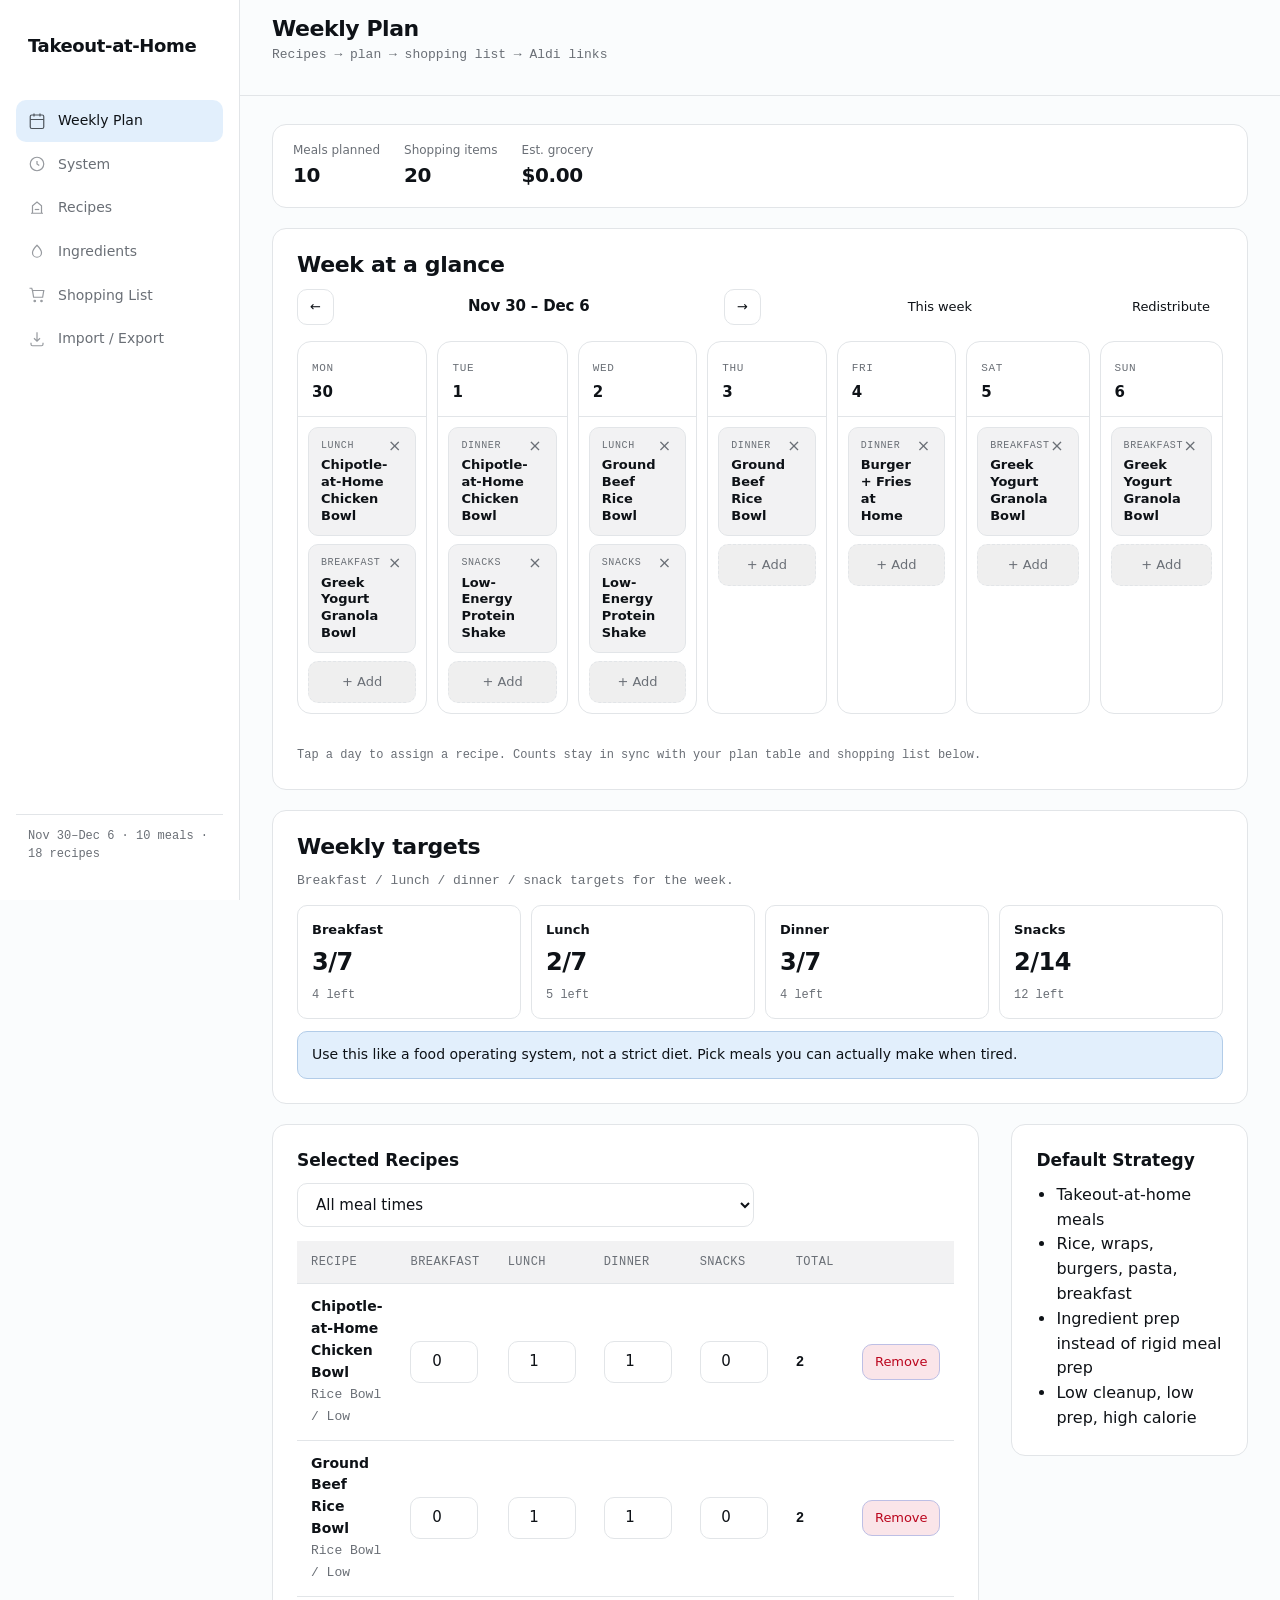
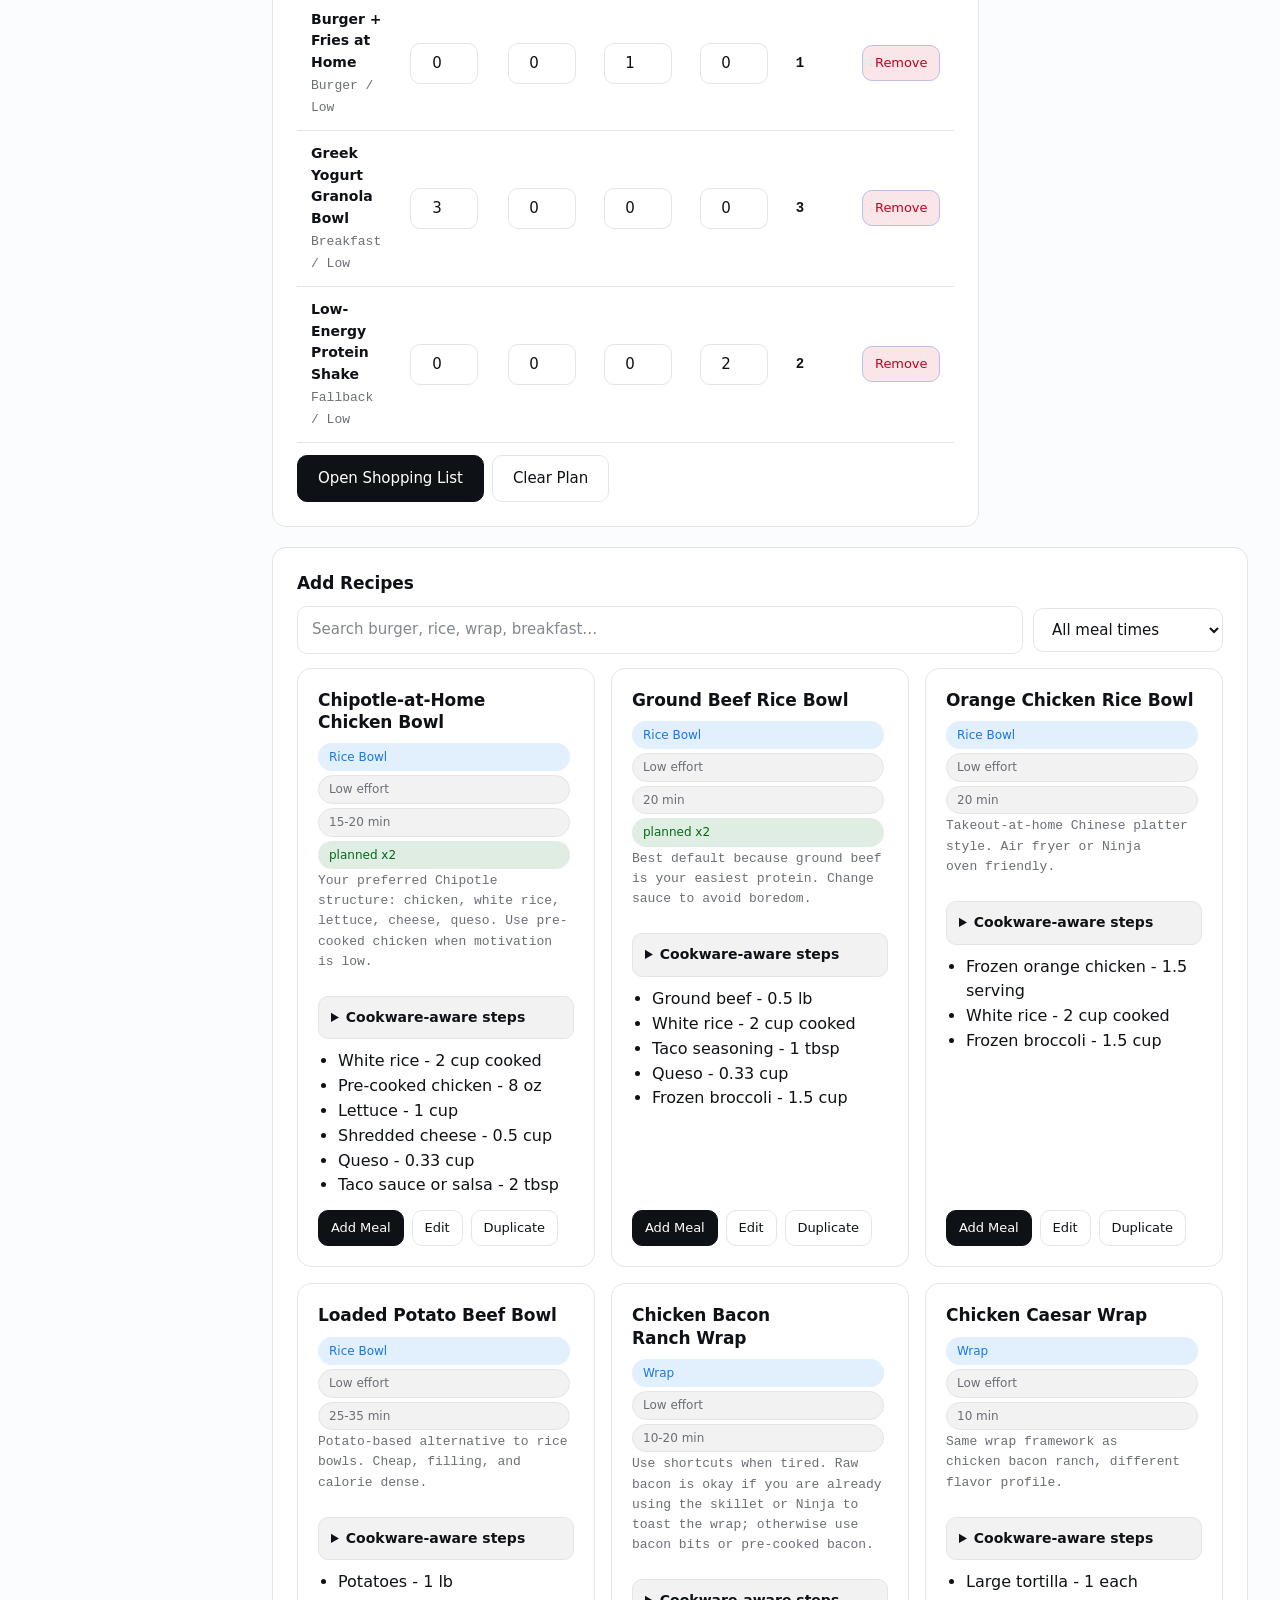
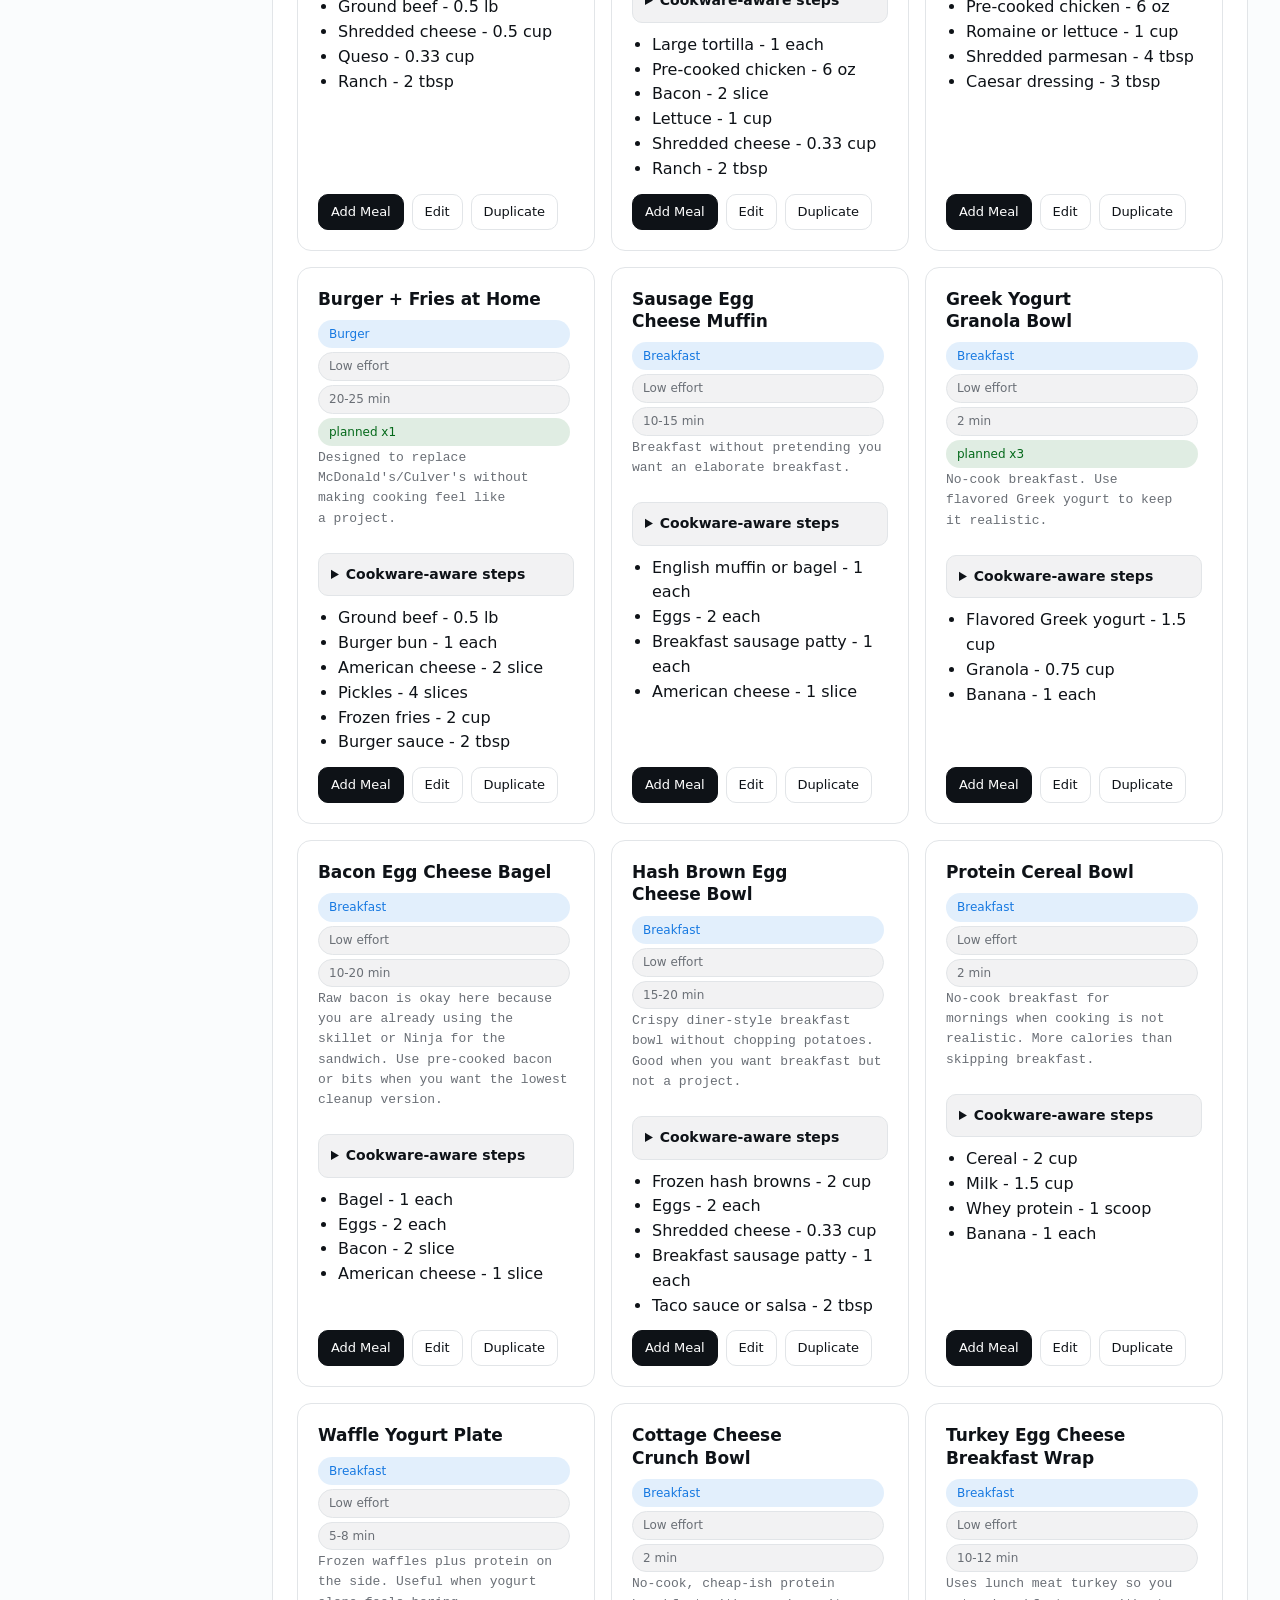
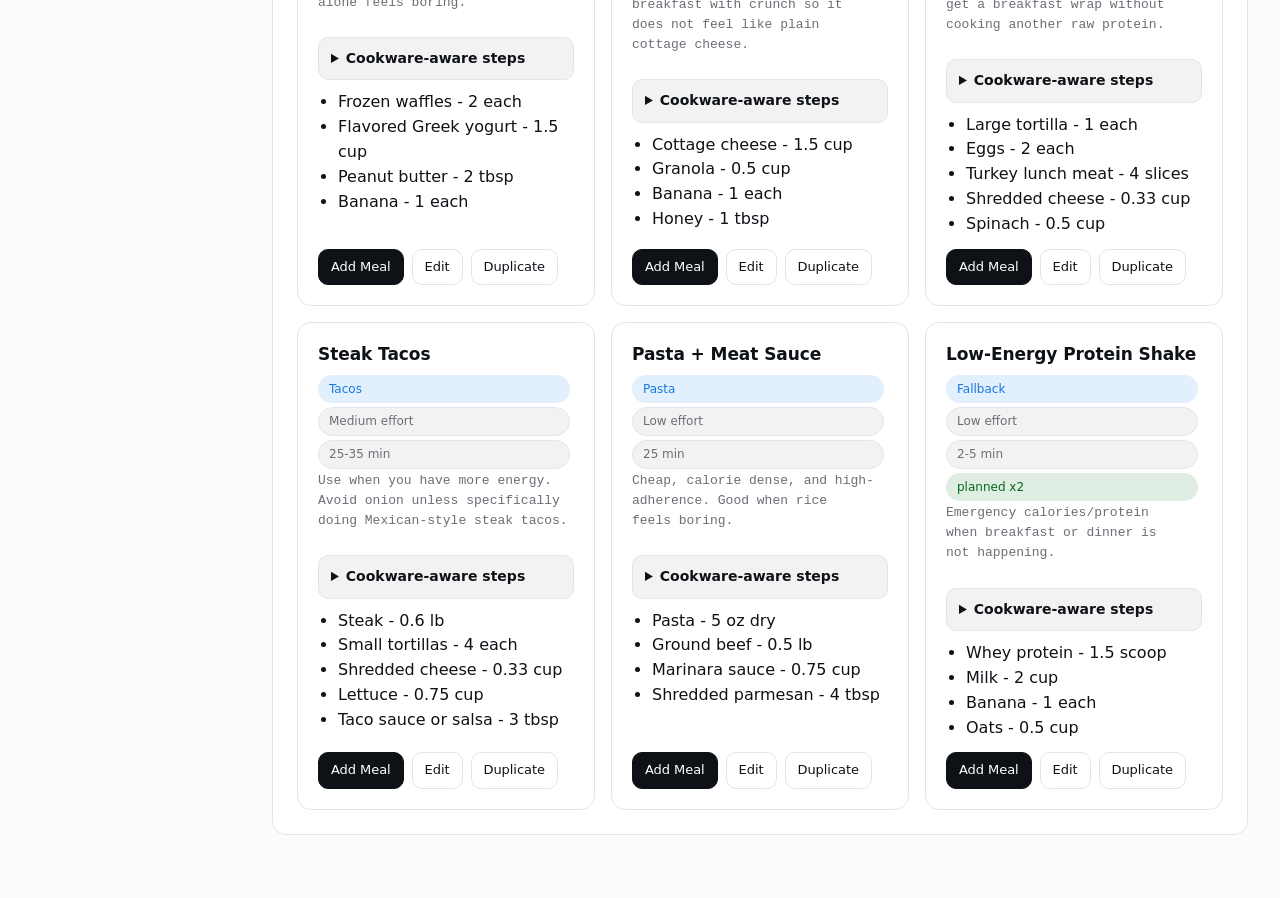
==== commit 087c57f1: "update" ====
--- a/index.html
+++ b/index.html
@@ -1,605 +1,294 @@
 <!doctype html>
 <html lang="en">
 <head>
-<meta charset="utf-8">
-<meta name="viewport" content="width=device-width,initial-scale=1">
-<title>Takeout-at-Home Meal Planner</title>
-<style>
-:root{
-  --bg:#f4f6f8;
-  --card:#fff;
-  --text:#111827;
-  --muted:#6b7280;
-  --border:#d1d5db;
-  --accent:#2563eb;
-  --soft:#f9fafb;
-  --green:#15803d;
-  --red:#b91c1c;
-  --shadow:0 1px 3px #00000012;
-  --radius:8px;
-}
-*{box-sizing:border-box}
-body{
-  margin:0;
-  background:var(--bg);
-  color:var(--text);
-  font-family:-apple-system,BlinkMacSystemFont,"Segoe UI",Roboto,Arial,sans-serif;
-  line-height:1.45;
-}
-header{background:#0f172a;color:#fff;padding:22px 24px}
-header h1{margin:0 0 6px;font-size:1.9rem;letter-spacing:0}
-header p{margin:0;color:#cbd5e1}
-.app{max-width:1220px;margin:auto;padding:18px}
-.tabs{
-  display:flex;
-  gap:8px;
-  flex-wrap:wrap;
-  align-items:center;
-  position:sticky;
-  top:0;
-  background:rgba(244,246,248,.96);
-  padding:12px 0;
-  z-index:10;
-}
-.tabbtn{
-  min-height:40px;
-  border:1px solid var(--border);
-  background:#fff;
-  color:var(--text);
-  padding:9px 14px;
-  border-radius:999px;
-  font-weight:800;
-  cursor:pointer;
-}
-.tabbtn.active{background:var(--accent);color:#fff;border-color:var(--accent)}
-.tab{display:none}
-.tab.active{display:block}
-.card{
-  background:var(--card);
-  border:1px solid var(--border);
-  border-radius:var(--radius);
-  box-shadow:var(--shadow);
-  padding:18px;
-  margin-bottom:16px;
-}
-details.card summary{
-  cursor:pointer;
-  list-style:none;
-}
-details.card summary::-webkit-details-marker{display:none}
-details.card summary h2{display:inline;margin:0}
-details.card summary::after{
-  content:'Show';
-  float:right;
-  color:var(--accent);
-  font-weight:800;
-}
-details.card[open] summary{margin-bottom:12px}
-details.card[open] summary::after{content:'Hide'}
-.grid{display:grid;gap:16px;align-items:start}
-.two{grid-template-columns:minmax(0,1fr) minmax(0,1fr)}
-.three{grid-template-columns:repeat(3,minmax(0,1fr))}
-h2,h3{margin:0 0 12px;letter-spacing:0}
-p{margin:0 0 12px}
-ul{margin:10px 0 0;padding-left:20px}
-.muted{color:var(--muted)}
-.note{
-  background:#eff6ff;
-  border:1px solid #bfdbfe;
-  color:#1e3a8a;
-  padding:12px 14px;
-  border-radius:var(--radius);
-  margin:12px 0 0;
-}
-label{display:block;font-weight:750;margin:12px 0 6px}
-input,select,textarea{
-  width:100%;
-  min-height:42px;
-  font:inherit;
-  color:var(--text);
-  border:1px solid var(--border);
-  border-radius:var(--radius);
-  padding:9px 10px;
-  background:#fff;
-}
-input[type="checkbox"]{
-  width:16px;
-  min-height:0;
-  height:16px;
-  margin:0 6px 0 0;
-  vertical-align:-2px;
-}
-textarea{min-height:95px;resize:vertical}
-button{
-  min-height:38px;
-  border:0;
-  border-radius:999px;
-  padding:9px 13px;
-  font-weight:800;
-  cursor:pointer;
-  white-space:nowrap;
-}
-.primary{background:var(--accent);color:#fff}
-.secondary{background:#e5e7eb;color:#111827}
-.green{background:#dcfce7;color:var(--green)}
-.red{background:#fee2e2;color:var(--red)}
-.small{min-height:32px;padding:6px 10px;font-size:.84rem}
-.actions{display:flex;gap:8px;flex-wrap:wrap;align-items:center;margin-top:12px}
-.filterBar{
-  display:grid;
-  grid-template-columns:minmax(0,1fr) minmax(145px,190px);
-  gap:10px;
-  align-items:center;
-}
-.targetGrid{
-  display:grid;
-  grid-template-columns:repeat(auto-fit,minmax(165px,1fr));
-  gap:10px;
-  margin-top:14px;
-}
-.targetBox{
-  border:1px solid var(--border);
-  border-radius:var(--radius);
-  background:#fff;
-  padding:12px;
-}
-.targetBox strong{display:block;margin-bottom:4px}
-.targetCount{font-size:1.4rem;font-weight:850}
-.targetBox.done{border-color:#bbf7d0;background:#f0fdf4}
-.targetBox.over{border-color:#bfdbfe;background:#eff6ff}
-.targetHint{font-size:.86rem;color:var(--muted);margin-top:4px}
-.mealTypeSelect{min-width:130px}
-.mealCountInput{
-  width:68px;
-  min-width:68px;
-  text-align:center;
-}
-.subLinks{
-  display:flex;
-  gap:6px;
-  flex-wrap:wrap;
-  margin-top:6px;
-}
-.subLinks a{
-  background:#f3f4f6;
-  border-radius:999px;
-  padding:2px 8px;
-  font-size:.82rem;
-}
-.recipes{
-  display:grid;
-  grid-template-columns:repeat(auto-fit,minmax(275px,1fr));
-  gap:14px;
-  align-items:stretch;
-}
-.recipe{
-  display:flex;
-  flex-direction:column;
-  min-width:0;
-  background:#fff;
-  border:1px solid var(--border);
-  border-radius:var(--radius);
-  padding:14px;
-  box-shadow:var(--shadow);
-}
-.recipe h3{margin-bottom:8px}
-.recipe p{margin:10px 0 0}
-.recipe ul{margin:12px 0 0}
-.recipe .actions{margin-top:auto;padding-top:12px}
-details.cook{
-  margin-top:12px;
-  border:1px solid var(--border);
-  border-radius:var(--radius);
-  background:var(--soft);
-  padding:10px 12px;
-}
-details.cook summary{
-  cursor:pointer;
-  font-weight:800;
-}
-details.cook ol{margin:10px 0 0;padding-left:20px}
-details.cook li+li{margin-top:6px}
-.systemGrid{
-  display:grid;
-  grid-template-columns:repeat(auto-fit,minmax(240px,1fr));
-  gap:14px;
-}
-.systemBox{
-  border:1px solid var(--border);
-  border-radius:var(--radius);
-  background:#fff;
-  padding:14px;
-}
-.systemBox h3{font-size:1rem}
-.systemBox ul{margin-top:8px}
-.pill{
-  display:inline-flex;
-  align-items:center;
-  width:max-content;
-  max-width:100%;
-  min-height:24px;
-  border-radius:999px;
-  padding:3px 8px;
-  font-size:.78rem;
-  font-weight:800;
-  background:#eef2ff;
-  color:#3730a3;
-  margin:2px 4px 2px 0;
-}
-.pill.gray{background:#f3f4f6;color:#374151}
-.pill.ok{background:#dcfce7;color:#166534}
-.wrap{overflow-x:auto}
-table{
-  width:100%;
-  border-collapse:separate;
-  border-spacing:0;
-  background:#fff;
-  border:1px solid var(--border);
-  border-radius:var(--radius);
-  overflow:hidden;
-}
-th,td{
-  border-bottom:1px solid var(--border);
-  padding:10px;
-  text-align:left;
-  vertical-align:middle;
-}
-th{background:var(--soft);color:#374151;font-size:.9rem}
-tr:last-child td{border-bottom:0}
-td .small{vertical-align:middle}
-td input:not([type="checkbox"]):not([data-count]):not(.mealCountInput),td select{min-width:120px}
-td input[data-count]{min-width:70px;width:70px}
-.shopItem{
-  display:grid;
-  grid-template-columns:32px minmax(180px,1.1fr) minmax(130px,.7fr) minmax(210px,1.15fr) minmax(250px,1.35fr);
-  gap:12px;
-  align-items:center;
-  border:1px solid var(--border);
-  border-radius:var(--radius);
-  background:#fff;
-  padding:12px;
-  margin-bottom:8px;
-}
-.shopItem>div{min-width:0}
-.shopItem>div:first-child{display:flex;align-items:center;justify-content:center}
-.shopItem label{display:inline-flex;align-items:center;margin:0;font-weight:650}
-.shopItem input.meta{margin-top:8px}
-.shopItem.done{opacity:.55;background:#f9fafb}
-.printRow{display:none}
-.shopTotal{
-  display:flex;
-  gap:14px;
-  flex-wrap:wrap;
-  align-items:center;
-  justify-content:space-between;
-  border:1px solid var(--border);
-  border-radius:var(--radius);
-  background:#fff;
-  padding:14px 16px;
-  margin-bottom:16px;
-}
-.shopTotal strong{font-size:1.1rem}
-.money{font-weight:850;color:var(--green)}
-.status{font-size:.86rem;color:var(--muted);margin-top:6px}
-a{color:var(--accent);font-weight:800;text-decoration:none}
-a:hover{text-decoration:underline}
-pre{
-  white-space:pre-wrap;
-  background:#0f172a;
-  color:#e5e7eb;
-  border-radius:var(--radius);
-  padding:14px;
-  min-height:220px;
-  overflow:auto;
-  font:14px ui-monospace,SFMono-Regular,Menlo,Consolas,monospace;
-}
-@media(max-width:1050px){
-  .shopItem{grid-template-columns:32px minmax(220px,1fr) minmax(170px,.8fr)}
-  .shopItem>div:nth-child(4),.shopItem>div:nth-child(5){grid-column:2 / -1}
-}
-@media(max-width:850px){
-  .app{padding:14px}
-  .two,.three{grid-template-columns:1fr}
-  .filterBar{grid-template-columns:1fr}
-  .recipes{grid-template-columns:1fr}
-  .shopItem{grid-template-columns:28px minmax(0,1fr);align-items:start}
-  .shopItem>div:nth-child(n+3){grid-column:2}
-}
-@media print{
-  @page{margin:.45in}
-  body{background:#fff;color:#111;font-size:10pt;line-height:1.25}
-  header,.tabs,.noPrint,button,input,textarea,select{display:none!important}
-  .tab{display:none!important}
-  #shopping{display:block!important}
-  .app{max-width:none;padding:0}
-  #shopping>.card{padding:0 0 8px;margin:0 0 8px;border:0}
-  #shopping>.card p{display:none}
-  .shopTotal{padding:8px 0;margin:0 0 10px;border:0;border-bottom:1px solid #999;border-radius:0}
-  .shopTotal .targetHint{display:none}
-  .card{box-shadow:none;border:0;padding:0;margin:0 0 10px;break-inside:auto}
-  .card h3{font-size:11pt;margin:12px 0 4px;padding-bottom:3px;border-bottom:1px solid #bbb}
-  .shopItem{
-    display:block;
-    border:0;
-    border-bottom:1px solid #ddd;
-    border-radius:0;
-    padding:4px 0;
-    margin:0;
-    break-inside:avoid;
-    opacity:1!important;
-    background:#fff!important;
-    box-shadow:none;
-  }
-  .shopItem.have{display:none!important}
-  .shopItem>div:not(.printRow){display:none!important}
-  .printRow{
-    display:grid!important;
-    grid-template-columns:minmax(0,1.2fr) 72px minmax(0,2fr);
-    gap:10px;
-    align-items:start;
-  }
-  .printName{font-weight:700}
-  .printPrice{font-weight:700;text-align:right;color:#111}
-  .printLink{font-size:8.5pt;word-break:break-all;color:#111;font-weight:400;text-decoration:none}
-  a{color:#111;text-decoration:none}
-}
-</style>
+  <meta charset="utf-8">
+  <meta name="viewport" content="width=device-width, initial-scale=1">
+  <title>Takeout-at-Home · Meal Planner</title>
+  <link rel="stylesheet" href="css/styles.css">
 </head>
 <body>
-<header><h1>Takeout-at-Home Meal Planner</h1><p>Recipes → weekly plan → combined shopping list → Aldi/product links you can verify and save.</p></header>
-<main class="app">
-<nav class="tabs noPrint"><button class="tabbtn active" data-tab="plan">Weekly Plan</button><button class="tabbtn" data-tab="system">System</button><button class="tabbtn" data-tab="recipes">Recipes</button><button class="tabbtn" data-tab="ingredients">Ingredients + Links</button><button class="tabbtn" data-tab="shopping">Shopping List</button><button class="tabbtn" data-tab="backup">Export / Backup</button></nav>
-
-<section id="plan" class="tab active">
-<div class="card"><h2>Weekly Plan</h2><p class="muted">Add meals, mark each recipe as breakfast/lunch/dinner/snack, and the weekly targets update automatically.</p><div id="targetSummary" class="targetGrid"></div><div class="note">Use this like a food operating system, not a strict diet. Pick meals you can actually make when tired.</div></div>
-<div class="grid two"><div class="card"><h3>Selected Recipes</h3><div class="filterBar" style="margin-bottom:14px"><select id="plannedMealFilter" aria-label="Filter selected recipes by meal time"><option value="">All meal times</option><option value="breakfast">Breakfast</option><option value="lunch">Lunch</option><option value="dinner">Dinner</option><option value="snack">Snacks</option></select></div><div id="planned"></div><div class="actions"><button class="primary" id="openShopping">Open Shopping List</button><button class="secondary" id="clearPlan">Clear Plan</button></div></div><div class="card"><h3>Default Strategy</h3><ul><li>Takeout-at-home meals</li><li>Rice, wraps, burgers, pasta, breakfast</li><li>Ingredient prep instead of rigid meal prep</li><li>Low cleanup, low prep, high calorie</li></ul></div></div>
-<div class="card"><h3>Add Recipes</h3><div class="filterBar"><input id="planSearch" placeholder="Search burger, rice, wrap, breakfast..."><select id="planMealFilter" aria-label="Filter recipes by meal time"><option value="">All meal times</option><option value="breakfast">Breakfast</option><option value="lunch">Lunch</option><option value="dinner">Dinner</option><option value="snack">Snacks</option></select></div><div id="planRecipes" class="recipes" style="margin-top:14px"></div></div>
-</section>
-
-<section id="system" class="tab">
-<div class="card"><h2>Meal System</h2><p class="muted">Built around weight gain, steady energy, low cleanup, Aldi-first shopping, and meals that feel like takeout at home.</p><div class="note">Default rule: if a meal needs chopping, thawing, or more than two pans on a weekday, simplify it before cooking.</div></div>
-<div class="systemGrid">
-<div class="systemBox"><h3>Targets</h3><ul><li>Gain from 125 toward 150-160 lb</li><li>Aim around 150g protein/day</li><li>Use calorie-dense add-ons: cheese, queso, milk, rice, potatoes, granola</li><li>Breakfast counts even when tiny</li></ul></div>
-<div class="systemBox"><h3>Cookware Map</h3><ul><li>Induction burner: beef, eggs, pasta, steak</li><li>Ninja XL: fries, orange chicken, potatoes, toasted wraps, pizza-style foods</li><li>Microwave: weak but useful for rice, queso, leftovers</li><li>Blender: protein shakes when cooking is not happening</li><li>Slow cooker: optional fish fallback, not a daily dependency</li></ul></div>
-<div class="systemBox"><h3>Weekday Rules</h3><ul><li>Max two pots or pans</li><li>Use pre-cooked chicken unless you specifically have energy</li><li>No mushrooms, tuna, sushi, or onions by default</li><li>Leftovers are only expected for one or two days</li></ul></div>
-<div class="systemBox"><h3>Prep Staples</h3><ul><li>Ground beef: cook 1 lb, use for bowls, burgers, pasta, potatoes</li><li>Rice: make or buy enough for 2-3 bowls</li><li>Lettuce/spinach: bagged greens beat chopping</li><li>Sauces prevent boredom: queso, ranch, Caesar, burger sauce, taco sauce</li></ul></div>
-<div class="systemBox"><h3>Breakfast Ladder</h3><ul><li>2 minutes: yogurt, granola, banana</li><li>5 minutes: protein shake with milk, banana, oats</li><li>10 minutes: sausage egg cheese muffin</li><li>No appetite: milk or shake still moves the day forward</li></ul></div>
-<div class="systemBox"><h3>Failure Plan</h3><ul><li>Too tired: choose shake, cereal, frozen meal, or orange chicken bowl</li><li>Forgot prep: use microwave rice or tortillas</li><li>Bored: swap sauce before swapping the whole meal</li><li>Cleanup dread: pick Ninja XL plus one bowl</li></ul></div>
-</div>
-</section>
-
-<section id="recipes" class="tab">
-<div class="grid two"><div class="card"><h2>Recipe Library</h2><div class="filterBar"><input id="recipeSearch" placeholder="Search recipes..."><select id="recipeMealFilter" aria-label="Filter recipe library by meal time"><option value="">All meal times</option><option value="breakfast">Breakfast</option><option value="lunch">Lunch</option><option value="dinner">Dinner</option><option value="snack">Snacks</option></select></div><div id="recipeList" class="recipes" style="margin-top:14px"></div></div>
-<div class="card"><h2 id="editTitle">Add / Edit Recipe</h2><input id="rid" type="hidden"><label>Name</label><input id="rname"><div class="grid two"><div><label>Category</label><select id="rcat"><option>Rice Bowl</option><option>Wrap</option><option>Burger</option><option>Breakfast</option><option>Pasta</option><option>Tacos</option><option>Fallback</option><option>Other</option></select></div><div><label>Effort</label><select id="reffort"><option>Low</option><option>Medium</option><option>High</option></select></div></div><div class="grid two"><div><label>Cook time</label><input id="rtime" placeholder="20 min"></div><div><label>Base servings</label><input id="rserv" type="number" min="1" value="1"></div></div><label>Notes</label><textarea id="rnotes"></textarea><label>Instructions</label><textarea id="rinst"></textarea><label>Ingredients</label><p class="muted">One per line: <b>name | quantity | unit | type | notes</b></p><textarea id="rings" style="min-height:190px" placeholder="Ground beef | 0.5 | lb | Protein | easiest protein"></textarea><div class="actions"><button class="primary" id="saveRecipe">Save Recipe</button><button class="secondary" id="newRecipe">New Blank</button><button class="red" id="deleteRecipe">Delete</button></div></div></div>
-</section>
-
-<section id="ingredients" class="tab">
-<div class="card"><h2>Ingredients + Aldi Links</h2><p class="muted">Paste direct product links as you verify them. Add the whole package price, package size, and a grocery-style package unit: oz, lb, count, fl oz, cup, or tbsp. Example: bacon = $5.99, 10, count.</p><div class="grid two"><div><label>Search prefix</label><input id="searchPrefix"></div><div><label>Search suffix</label><input id="searchSuffix"></div></div><div class="actions"><button class="secondary" id="saveSearch">Save Search Settings</button><button class="secondary" id="resetSearch">Reset to Google Aldi Search</button></div></div>
-<div class="card"><h3>Ingredient Database</h3><input id="ingSearch" placeholder="Search ingredients..."><div class="wrap" style="margin-top:14px"><table><thead><tr><th>Ingredient</th><th>Type</th><th>Search Term</th><th>Product URL</th><th>Substitute Links</th><th>Package Price</th><th>Package Size</th><th>Package Unit</th><th>Store Notes</th><th>Verified</th><th>Open</th></tr></thead><tbody id="ingRows"></tbody></table></div></div>
-</section>
-
-<section id="shopping" class="tab"><div class="card"><h2>Shopping List</h2><p class="muted">Grouped by ingredient type. Costs round up to whole packages and handle basic conversions like lb to oz, cup to fl oz, and slice/each/serving to count. Check off “already have” or “bought.”</p><div class="actions noPrint"><button class="primary" id="copyList">Copy List</button><button class="secondary" id="downloadList">Download TXT</button><button class="secondary" onclick="window.print()">Print / Save PDF</button><button class="secondary" id="clearChecks">Clear Checkboxes</button></div></div><div id="shopList"></div></section>
-
-<section id="backup" class="tab"><div class="grid two"><details class="card"><summary><h2>Export</h2></summary><div class="actions"><button class="primary" id="copyExport">Copy Plan</button><button class="secondary" id="downloadExport">Download Plan TXT</button><button class="secondary" id="downloadJson">Download App Backup JSON</button></div><pre id="exportBox"></pre></details><details class="card"><summary><h2>Import Backup</h2></summary><textarea id="importBox" placeholder="Paste JSON backup here..."></textarea><div class="actions"><button class="primary" id="importJson">Import JSON</button><button class="secondary" id="refreshStarter">Refresh Starter Recipes</button><button class="red" id="resetApp">Reset Starter Data</button></div><p id="backupStatus" class="status"></p></details></div><details class="card" open><summary><h2>Recipe JSON Import / Export</h2></summary><p class="muted">Paste recipe JSON to add or update recipes. Matching ids update existing recipes; missing ids are generated from the recipe name.</p><div class="actions"><button class="secondary" id="copyRecipeFormat">Copy Format</button><button class="secondary" id="downloadRecipeFormat">Download Format JSON</button><button class="secondary" id="downloadRecipesJson">Download My Recipes JSON</button></div><textarea id="recipeImportBox" placeholder="Paste recipe JSON here..."></textarea><div class="actions"><button class="primary" id="importRecipesJson">Import Recipes</button></div><p id="recipeImportStatus" class="status"></p><pre id="recipeFormatBox"></pre></details></section>
-</main>
-
-<script>
-const KEY='takeoutHomePlanner_v1';
-const cats=['Protein','Carb','Vegetable','Dairy','Sauce/Condiment','Frozen','Breakfast','Snack','Pantry','Produce','Other'];
-const pkgUnits=['','oz','lb','count','fl oz','cup','tbsp'];
-const recipeFieldIds=new Set(['rname','rcat','reffort','rtime','rserv','rnotes','rinst','rings']);
-const mealTypes={breakfast:'Breakfast',lunch:'Lunch',dinner:'Dinner',snack:'Snacks'};
-const mealTargets={breakfast:7,lunch:7,dinner:7,snack:14};
-const defaultPrefix='https://www.google.com/search?q=site%3Aaldi.us%20';
-const defaultSuffix='%20ALDI';
-const STARTER_VERSION=8;
-const seedMeals=[
-{id:'chipotle-bowl',name:'Chipotle-at-Home Chicken Bowl',category:'Rice Bowl',effort:'Low',cookTime:'15-20 min',notes:'Your preferred Chipotle structure: chicken, white rice, lettuce, cheese, queso. Use pre-cooked chicken when motivation is low.',ingredients:[{name:'White rice',qty:2,unit:'cup cooked',type:'Carb'},{name:'Pre-cooked chicken',qty:8,unit:'oz',type:'Protein'},{name:'Lettuce',qty:1,unit:'cup',type:'Vegetable'},{name:'Shredded cheese',qty:.5,unit:'cup',type:'Dairy'},{name:'Queso',qty:.33,unit:'cup',type:'Sauce/Condiment'},{name:'Taco sauce or salsa',qty:2,unit:'tbsp',type:'Sauce/Condiment'}]},
-{id:'beef-rice-bowl',name:'Ground Beef Rice Bowl',category:'Rice Bowl',effort:'Low',cookTime:'20 min',notes:'Best default because ground beef is your easiest protein. Change sauce to avoid boredom.',ingredients:[{name:'Ground beef',qty:.5,unit:'lb',type:'Protein'},{name:'White rice',qty:2,unit:'cup cooked',type:'Carb'},{name:'Taco seasoning',qty:1,unit:'tbsp',type:'Pantry'},{name:'Queso',qty:.33,unit:'cup',type:'Sauce/Condiment'},{name:'Frozen broccoli',qty:1.5,unit:'cup',type:'Frozen'}]},
-{id:'orange-chicken-rice',name:'Orange Chicken Rice Bowl',category:'Rice Bowl',effort:'Low',cookTime:'20 min',notes:'Takeout-at-home Chinese platter style. Air fryer or Ninja oven friendly.',ingredients:[{name:'Frozen orange chicken',qty:1.5,unit:'serving',type:'Frozen'},{name:'White rice',qty:2,unit:'cup cooked',type:'Carb'},{name:'Frozen broccoli',qty:1.5,unit:'cup',type:'Frozen'}]},
-{id:'loaded-potato-beef-bowl',name:'Loaded Potato Beef Bowl',category:'Rice Bowl',effort:'Low',cookTime:'25-35 min',notes:'Potato-based alternative to rice bowls. Cheap, filling, and calorie dense.',ingredients:[{name:'Potatoes',qty:1,unit:'lb',type:'Carb'},{name:'Ground beef',qty:.5,unit:'lb',type:'Protein'},{name:'Shredded cheese',qty:.5,unit:'cup',type:'Dairy'},{name:'Queso',qty:.33,unit:'cup',type:'Sauce/Condiment'},{name:'Ranch',qty:2,unit:'tbsp',type:'Sauce/Condiment'}]},
-{id:'chicken-bacon-ranch-wrap',name:'Chicken Bacon Ranch Wrap',category:'Wrap',effort:'Low',cookTime:'10-20 min',notes:'Use shortcuts when tired. Raw bacon is okay if you are already using the skillet or Ninja to toast the wrap; otherwise use bacon bits or pre-cooked bacon.',ingredients:[{name:'Large tortilla',qty:1,unit:'each',type:'Carb'},{name:'Pre-cooked chicken',qty:6,unit:'oz',type:'Protein'},{name:'Bacon',qty:2,unit:'slice',type:'Protein'},{name:'Lettuce',qty:1,unit:'cup',type:'Vegetable'},{name:'Shredded cheese',qty:.33,unit:'cup',type:'Dairy'},{name:'Ranch',qty:2,unit:'tbsp',type:'Sauce/Condiment'}]},
-{id:'chicken-caesar-wrap',name:'Chicken Caesar Wrap',category:'Wrap',effort:'Low',cookTime:'10 min',notes:'Same wrap framework as chicken bacon ranch, different flavor profile.',ingredients:[{name:'Large tortilla',qty:1,unit:'each',type:'Carb'},{name:'Pre-cooked chicken',qty:6,unit:'oz',type:'Protein'},{name:'Romaine or lettuce',qty:1,unit:'cup',type:'Vegetable'},{name:'Shredded parmesan',qty:4,unit:'tbsp',type:'Dairy'},{name:'Caesar dressing',qty:3,unit:'tbsp',type:'Sauce/Condiment'}]},
-{id:'burger-fries',name:'Burger + Fries at Home',category:'Burger',effort:'Low',cookTime:'20-25 min',notes:"Designed to replace McDonald's/Culver's without making cooking feel like a project.",ingredients:[{name:'Ground beef',qty:.5,unit:'lb',type:'Protein'},{name:'Burger bun',qty:1,unit:'each',type:'Carb'},{name:'American cheese',qty:2,unit:'slice',type:'Dairy'},{name:'Pickles',qty:4,unit:'slices',type:'Sauce/Condiment'},{name:'Frozen fries',qty:2,unit:'cup',type:'Frozen'},{name:'Burger sauce',qty:2,unit:'tbsp',type:'Sauce/Condiment'}]},
-{id:'sausage-egg-cheese',name:'Sausage Egg Cheese Muffin',category:'Breakfast',effort:'Low',cookTime:'10-15 min',notes:'Breakfast without pretending you want an elaborate breakfast.',ingredients:[{name:'English muffin or bagel',qty:1,unit:'each',type:'Carb'},{name:'Eggs',qty:2,unit:'each',type:'Protein'},{name:'Breakfast sausage patty',qty:1,unit:'each',type:'Protein'},{name:'American cheese',qty:1,unit:'slice',type:'Dairy'}]},
-{id:'yogurt-granola-bowl',name:'Greek Yogurt Granola Bowl',category:'Breakfast',effort:'Low',cookTime:'2 min',notes:'No-cook breakfast. Use flavored Greek yogurt to keep it realistic.',ingredients:[{name:'Flavored Greek yogurt',qty:1.5,unit:'cup',type:'Dairy'},{name:'Granola',qty:.75,unit:'cup',type:'Breakfast'},{name:'Banana',qty:1,unit:'each',type:'Produce'}]},
-{id:'bacon-egg-cheese-bagel',name:'Bacon Egg Cheese Bagel',category:'Breakfast',effort:'Low',cookTime:'10-20 min',notes:'Raw bacon is okay here because you are already using the skillet or Ninja for the sandwich. Use pre-cooked bacon or bits when you want the lowest cleanup version.',ingredients:[{name:'Bagel',qty:1,unit:'each',type:'Carb'},{name:'Eggs',qty:2,unit:'each',type:'Protein'},{name:'Bacon',qty:2,unit:'slice',type:'Protein'},{name:'American cheese',qty:1,unit:'slice',type:'Dairy'}]},
-{id:'hashbrown-egg-cheese-bowl',name:'Hash Brown Egg Cheese Bowl',category:'Breakfast',effort:'Low',cookTime:'15-20 min',notes:'Crispy diner-style breakfast bowl without chopping potatoes. Good when you want breakfast but not a project.',ingredients:[{name:'Frozen hash browns',qty:2,unit:'cup',type:'Frozen'},{name:'Eggs',qty:2,unit:'each',type:'Protein'},{name:'Shredded cheese',qty:.33,unit:'cup',type:'Dairy'},{name:'Breakfast sausage patty',qty:1,unit:'each',type:'Protein'},{name:'Taco sauce or salsa',qty:2,unit:'tbsp',type:'Sauce/Condiment'}]},
-{id:'protein-cereal-bowl',name:'Protein Cereal Bowl',category:'Breakfast',effort:'Low',cookTime:'2 min',notes:'No-cook breakfast for mornings when cooking is not realistic. More calories than skipping breakfast.',ingredients:[{name:'Cereal',qty:2,unit:'cup',type:'Breakfast'},{name:'Milk',qty:1.5,unit:'cup',type:'Dairy'},{name:'Whey protein',qty:1,unit:'scoop',type:'Protein'},{name:'Banana',qty:1,unit:'each',type:'Produce'}]},
-{id:'waffle-yogurt-plate',name:'Waffle Yogurt Plate',category:'Breakfast',effort:'Low',cookTime:'5-8 min',notes:'Frozen waffles plus protein on the side. Useful when yogurt alone feels boring.',ingredients:[{name:'Frozen waffles',qty:2,unit:'each',type:'Frozen'},{name:'Flavored Greek yogurt',qty:1.5,unit:'cup',type:'Dairy'},{name:'Peanut butter',qty:2,unit:'tbsp',type:'Pantry'},{name:'Banana',qty:1,unit:'each',type:'Produce'}]},
-{id:'cottage-cheese-crunch-bowl',name:'Cottage Cheese Crunch Bowl',category:'Breakfast',effort:'Low',cookTime:'2 min',notes:'No-cook, cheap-ish protein breakfast with crunch so it does not feel like plain cottage cheese.',ingredients:[{name:'Cottage cheese',qty:1.5,unit:'cup',type:'Dairy'},{name:'Granola',qty:.5,unit:'cup',type:'Breakfast'},{name:'Banana',qty:1,unit:'each',type:'Produce'},{name:'Honey',qty:1,unit:'tbsp',type:'Pantry'}]},
-{id:'turkey-egg-cheese-wrap',name:'Turkey Egg Cheese Breakfast Wrap',category:'Breakfast',effort:'Low',cookTime:'10-12 min',notes:'Uses lunch meat turkey so you get a breakfast wrap without cooking another raw protein.',ingredients:[{name:'Large tortilla',qty:1,unit:'each',type:'Carb'},{name:'Eggs',qty:2,unit:'each',type:'Protein'},{name:'Turkey lunch meat',qty:4,unit:'slices',type:'Protein'},{name:'Shredded cheese',qty:.33,unit:'cup',type:'Dairy'},{name:'Spinach',qty:.5,unit:'cup',type:'Vegetable'}]},
-{id:'steak-tacos',name:'Steak Tacos',category:'Tacos',effort:'Medium',cookTime:'25-35 min',notes:'Use when you have more energy. Avoid onion unless specifically doing Mexican-style steak tacos.',ingredients:[{name:'Steak',qty:.6,unit:'lb',type:'Protein'},{name:'Small tortillas',qty:4,unit:'each',type:'Carb'},{name:'Shredded cheese',qty:.33,unit:'cup',type:'Dairy'},{name:'Lettuce',qty:.75,unit:'cup',type:'Vegetable'},{name:'Taco sauce or salsa',qty:3,unit:'tbsp',type:'Sauce/Condiment'}]},
-{id:'pasta-meat-sauce',name:'Pasta + Meat Sauce',category:'Pasta',effort:'Low',cookTime:'25 min',notes:'Cheap, calorie dense, and high-adherence. Good when rice feels boring.',ingredients:[{name:'Pasta',qty:5,unit:'oz dry',type:'Carb'},{name:'Ground beef',qty:.5,unit:'lb',type:'Protein'},{name:'Marinara sauce',qty:.75,unit:'cup',type:'Sauce/Condiment'},{name:'Shredded parmesan',qty:4,unit:'tbsp',type:'Dairy'}]},
-{id:'protein-shake',name:'Low-Energy Protein Shake',category:'Fallback',effort:'Low',cookTime:'2-5 min',notes:'Emergency calories/protein when breakfast or dinner is not happening.',ingredients:[{name:'Whey protein',qty:1.5,unit:'scoop',type:'Protein'},{name:'Milk',qty:2,unit:'cup',type:'Dairy'},{name:'Banana',qty:1,unit:'each',type:'Produce'},{name:'Oats',qty:.5,unit:'cup',type:'Breakfast'}]}
-];
-const seedInstructions={
-'chipotle-bowl':`Use the lowest-friction rice option first. Microwave rice is fine. If cooking dry rice: add 1 cup white rice and 1.5 cups water to a small pot, bring to a boil on the induction burner, cover, turn to low, cook 15 minutes, then rest 5 minutes.
-Put 8 oz pre-cooked chicken in a bowl or skillet. Microwave 60-90 seconds, or warm in a skillet on medium heat for 3-5 minutes. Add a small splash of water if it looks dry.
-Warm queso in a small microwave-safe cup for 20-30 seconds. Stir. If still cold, heat 10-15 seconds more.
-Build the bowl in this order so it feels like Chipotle: rice on bottom, chicken, lettuce, shredded cheese, queso, then taco sauce or salsa.
-Beginner cue: everything is already cooked except the rice. You are mainly reheating and assembling.
-Cleanup target: one bowl, one spoon, plus either one rice pot or one microwave rice pouch.`,
-'beef-rice-bowl':`If you have energy, cook 1 lb ground beef even if the recipe uses less. The extra becomes tomorrow's bowl, pasta, potato bowl, or burger-style bowl.
-Start rice first. Use microwave rice, or cook dry rice in a small pot with 1 cup rice and 1.5 cups water: boil, cover, low heat 15 minutes, rest 5 minutes. Use about 2 cups cooked rice in the bowl.
-Place the ground beef block in a skillet on the induction burner. Set heat to medium. Let it sit untouched for 2-3 minutes so the bottom browns.
-Use a spatula to break the beef into small crumbles about dime to quarter size. Keep stirring and breaking it up for 5-8 minutes until no pink remains. If you use a thermometer, ground beef should hit 160 F.
-Sprinkle taco seasoning over the beef. Add 1-2 tbsp water, stir, and cook 1-2 minutes until the seasoning coats the meat instead of looking powdery.
-Microwave frozen broccoli in a covered bowl with a splash of water for 2-4 minutes. Because your microwave is weak, add 30 second rounds until hot.
-Build the bowl: about 2 cups cooked rice, beef, broccoli, queso. Change the sauce when bored: taco sauce, ranch, burger sauce, or teriyaki.
-Cleanup target: one skillet, one rice pot or pouch, one bowl.`,
-'orange-chicken-rice':`Start rice first. Use microwave rice when tired, or cook dry rice in a small pot: 1 cup rice, 1.5 cups water, boil, cover, low heat 15 minutes, rest 5 minutes. Use about 2 cups cooked rice for the bowl.
-Preheat the Ninja XL if you normally do. Put frozen orange chicken pieces in a single layer in the basket or on the tray. Do not add sauce yet.
-Cook around 380-400 F for 12-16 minutes, shaking or flipping once halfway. Use the bag directions if they differ. The outside should look crisp, not pale and icy.
-Warm the sauce packet in a cup of warm water or microwave it in a microwave-safe bowl for 10-20 seconds. Do not microwave a sealed packet.
-Microwave frozen broccoli with a splash of water for 2-4 minutes, then add 30 second rounds until hot.
-Toss about 1.5 servings of chicken with sauce, then serve over rice with broccoli on the side or mixed in.
-Cleanup target: Ninja basket or tray, one rice container, one bowl.`,
-'loaded-potato-beef-bowl':`Use small or medium potatoes if possible. Wash them, poke each potato 5-6 times with a fork, and microwave on a plate for 5 minutes.
-Flip the potatoes carefully with a fork or towel. Microwave 3-5 minutes more. They are ready when a knife slides into the center without much resistance.
-For crispier potatoes, cut the softened potatoes into rough 1 inch chunks. The exact shape does not matter. Put chunks in the Ninja XL at 400 F for 8-12 minutes.
-Cook ground beef in a skillet on medium induction heat. Let it brown 2 minutes, break it into crumbles, and cook 5-8 minutes until no pink remains.
-Split the potato or add chunks to a bowl. Add beef, shredded cheese, warm queso, and ranch.
-Beginner cue: if the potato is hard in the middle, microwave it more. If the beef is pink, cook it more.
-Cleanup target: one skillet, one plate or bowl, optional Ninja tray.`,
-'chicken-bacon-ranch-wrap':`Choose the bacon path based on equipment. If you are only assembling a cold wrap, use bacon bits or pre-cooked bacon. If you are already using the skillet or Ninja to toast the wrap, raw bacon is okay because it is not adding a separate cooking tool.
-Raw bacon skillet option: cook 2 slices in the skillet on medium heat for 3-5 minutes per side, until browned and crisp enough for you. Move bacon to a paper towel, pour off extra grease carefully, then use the same skillet later to toast the wrap.
-Raw bacon Ninja option: cook 2 slices on the tray around 375-400 F for 6-10 minutes, checking early because bacon can go from perfect to too dark quickly.
-Warm pre-cooked chicken in the microwave for 45-75 seconds, or in the same skillet on medium heat for 3-4 minutes. It only needs to become hot, not brown.
-Lay the tortilla flat on a plate. Spread ranch down the center in a line, leaving about 2 inches empty at the bottom.
-Add lettuce first, then chicken, bacon, and shredded cheese. Keep the pile in the center strip so the wrap can close.
-Fold the bottom of the tortilla up over the filling, fold both sides inward, then roll away from you while keeping the filling tucked in.
-For a crispy wrap, place it seam-side down in a dry skillet on medium heat for 1-2 minutes per side, or in the Ninja XL for 2-4 minutes until lightly browned.
-Cleanup target: one plate plus optional skillet or Ninja tray.`,
-'chicken-caesar-wrap':`Use pre-cooked chicken. If it is cold, microwave 45-75 seconds or warm in a skillet on medium heat for 3-4 minutes.
-Lay the tortilla flat. Spread Caesar dressing down the center, leaving the edges mostly clean so it will not leak.
-Add romaine or bagged lettuce, chicken, and parmesan. Keep the filling in a narrow strip instead of covering the whole tortilla.
-Fold the bottom edge up, fold the left and right sides inward, then roll it tight from bottom to top.
-If you want it toasted, place seam-side down in a dry skillet on medium heat for 1-2 minutes per side, or use the Ninja XL for 2-4 minutes.
-Beginner cue: if the wrap bursts, use less filling next time or eat it like a folded taco. It still counts.
-Cleanup target: one plate plus optional skillet or Ninja tray.`,
-'burger-fries':`Start fries first because they take longest. Put frozen fries in the Ninja XL in a loose single layer. Cook around 400 F for 12-18 minutes, shaking halfway, until crisp enough for you.
-For one larger burger, use about 1/2 lb ground beef. Roll it gently into a ball, then flatten into a patty about 4.5 to 5 inches wide and about 1/2 inch thick. Press a small thumb dent in the center so it does not puff up.
-Heat a skillet on the induction burner to medium or medium-high. Add the patty. It should sizzle, but not smoke aggressively.
-Cook 4-5 minutes on the first side. Flip once. Cook 3-5 minutes on the second side until no pink remains or the center reaches 160 F.
-Add 2 slices of cheese during the last minute so it melts. If it is not melting, cover the pan for 30 seconds.
-Toast the bun in the Ninja XL for 1-2 minutes if you want. Assemble with burger sauce and pickles.
-Low-energy option: skip forming a patty and cook loose beef crumbles. Put them on the bun like a chopped cheese.
-Cleanup target: one skillet, Ninja tray, one plate.`,
-'sausage-egg-cheese':`Start with the bread. Split the English muffin or bagel and toast it in the Ninja XL for 2-4 minutes, or until the edges are lightly crisp.
-Cook the sausage patty according to the package. Skillet method: medium heat, 3-4 minutes per side if pre-cooked, longer if raw. Raw sausage should be browned and reach 160 F.
-For easiest eggs, make scrambled eggs. Crack 2 eggs into a bowl, add a pinch of salt if wanted, and beat with a fork until the yolks and whites are mixed.
-Heat a small skillet on low-medium induction heat. Add a little butter or oil if you have it. Pour in eggs and gently push them around with a spatula for 2-4 minutes until no runny liquid remains.
-Add cheese to the hot eggs or sausage so it melts. Stack muffin, sausage, egg, cheese, and top muffin.
-Sunny-side option: use medium-low heat, crack eggs into the pan, cook 3-5 minutes until whites are set. Cover the pan for 30-60 seconds if the top is too runny.
-Cleanup target: one skillet, one plate, one fork or spatula.`,
-'yogurt-granola-bowl':`Add 1.5 cups flavored Greek yogurt to a bowl. Flavored is fine because the goal is actually eating breakfast.
-Slice banana into coins about 1/4 to 1/2 inch thick. If cutting feels annoying, peel it and break it into chunks by hand.
-Add banana and about 3/4 cup granola on top. Do not add granola early if you hate it soggy.
-If bored, swap banana for berries, cereal, apple slices, or a spoon of peanut butter. Keep the same bowl format.
-Beginner cue: this is a breakfast win even if it feels too easy to count.
-Cleanup target: one bowl, one spoon, optional knife.`,
-'bacon-egg-cheese-bagel':`Choose the bacon path based on equipment. Raw bacon is okay if you are already using the skillet for eggs or the Ninja for the bagel. If you do not want bacon cleanup, use pre-cooked bacon or bacon bits.
-Raw bacon skillet option: cook 2 slices in the skillet on medium heat for 3-5 minutes per side, until browned and crisp enough for you. Move bacon to a paper towel, pour off extra grease carefully, then cook the eggs in the same skillet.
-Raw bacon Ninja option: cook 2 slices on the tray around 375-400 F for 6-10 minutes. Check early. Bacon should be browned and crisp enough for you, not black.
-Split the bagel and toast it in the Ninja XL for 2-4 minutes, or until the edges are lightly crisp.
-Crack 2 eggs into a bowl and beat with a fork until the yolks and whites are mixed. Add a pinch of salt if you want.
-Heat a small skillet on low-medium induction heat. Add a little butter or oil if available. Pour in eggs and gently push them around for 2-4 minutes until no runny liquid remains.
-Warm pre-cooked bacon for 15-30 seconds in the microwave if it is cold. Add cheese to the hot eggs so it melts.
-Assemble bagel, eggs, cheese, and bacon. If the sandwich is too tall, eat it open-faced as two halves.
-Cleanup target: one skillet, one bowl, one plate.`,
-'hashbrown-egg-cheese-bowl':`Start hash browns first because they take longest. Put frozen hash browns in the Ninja XL in a loose layer at about 400 F for 10-15 minutes, shaking or flipping once.
-If using a sausage patty, cook it at the same time if it fits in the Ninja. If cooking in a skillet, use medium heat until browned and hot through. Raw sausage should reach 160 F.
-Crack 2 eggs into a bowl and beat with a fork. For scrambled eggs, use low-medium induction heat and gently push eggs around for 2-4 minutes until no liquid remains.
-Cut or break the sausage into bite-size pieces if using it. Add hash browns to a bowl, then eggs, sausage, shredded cheese, and taco sauce or salsa.
-Beginner cue: hash browns are done when hot and crisp enough for you; eggs are done when they are no longer shiny and wet.
-Cleanup target: Ninja tray, one skillet, one bowl.`,
-'protein-cereal-bowl':`Put cereal in a bowl first.
-In a separate cup, mix 1 scoop whey with 1.5 cups milk. Stir hard with a fork or shake in a covered cup for 15-20 seconds. This prevents powder clumps in the cereal bowl.
-Pour the protein milk over cereal.
-Add banana. Slice it if you want, or break it into chunks by hand if cutting feels annoying.
-If the protein powder makes the milk too thick or sweet, use less powder next time and drink the rest as a quick side shake.
-Cleanup target: one bowl, one spoon, one mixing cup.`,
-'waffle-yogurt-plate':`Put frozen waffles in the Ninja XL and toast for 4-6 minutes, or until hot and crisp at the edges.
-Add 1.5 cups Greek yogurt to the side of the plate or a small bowl. This is the protein part, so do not skip it unless you are pairing the waffles with a shake.
-Spread 2 tbsp peanut butter on the hot waffles. It should soften and spread easier after a few seconds.
-Add banana on the side. Slice it into coins or just eat it whole with the plate.
-Low-energy version: waffles plus yogurt only. That is still much better than no breakfast.
-Cleanup target: one plate, one spoon or butter knife.`,
-'cottage-cheese-crunch-bowl':`Add 1.5 cups cottage cheese to a bowl. If the texture bothers you, use less cottage cheese and more granola at first.
-Add about 1/2 cup granola right before eating so it stays crunchy.
-Add banana in slices or hand-broken chunks. Drizzle honey over the top if you want it sweeter.
-If you get bored of banana, swap in berries, apple slices, cereal, or a spoon of peanut butter.
-Beginner cue: this is a no-cook protein bowl. There is nothing to mess up.
-Cleanup target: one bowl and one spoon.`,
-'turkey-egg-cheese-wrap':`Lay out the tortilla before cooking so assembly is easy while the eggs are hot.
-Crack 2 eggs into a bowl and beat with a fork. Add a pinch of salt if you want.
-Heat a small skillet on low-medium induction heat. Add a little butter or oil if available, then pour in eggs.
-Scramble for 2-4 minutes, gently pushing eggs around until no runny liquid remains. Add shredded cheese at the end so it melts.
-Put 4 turkey slices down the center of the tortilla. Add spinach, then the hot cheesy eggs.
-Fold the bottom up, fold both sides inward, then roll tight. Toast seam-side down in a dry skillet for 1-2 minutes per side if you want it crisp.
-Cleanup target: one skillet, one bowl, one plate.`,
-'steak-tacos':`Use a whole steak and cut it yourself before cooking. Pat it dry with paper towels so it browns instead of steaming.
-Find the grain: look for long muscle lines running across the steak. Cut across those lines, not parallel with them. Cutting across the grain makes the pieces easier to chew.
-Slice the steak into strips about 1/4 to 1/2 inch thick and 2-3 inches long. They do not need to be perfect. If the steak is slippery, cut slower and keep your fingertips tucked back.
-Season the strips with salt, taco seasoning, or both. Use enough to lightly coat the outside, not bury the meat.
-Heat a skillet on the induction burner to medium-high. Let the pan heat for 2 minutes. Add a small amount of oil if the pan is not nonstick.
-Add about 0.6 lb steak strips in one layer. If the pan is crowded, cook in two batches. Cook 2-3 minutes without moving, flip or stir, then cook 1-2 minutes more. Thin strips cook fast.
-Doneness cue: outside browned, inside can be a little pink if you like steak that way. If you want fully done, cook another 1-2 minutes. Rest steak on a plate for 3 minutes.
-Warm tortillas in the same skillet for 20-30 seconds per side. Add steak, cheese, lettuce, and taco sauce. Only add onion if you specifically want Mexican-style tacos.
-Cleanup target: one cutting board, one knife, one skillet, one plate.`,
-'pasta-meat-sauce':`Fill a pot about halfway with water and put it on the induction burner on high. Add salt if you want. Bring it to a boil before adding pasta.
-Add 5 oz dry pasta and stir right away so it does not stick. Cook for the time on the box, usually 8-12 minutes. Taste one piece; it should be soft but not mushy.
-While pasta cooks, put about 1/2 lb ground beef in a skillet on medium heat. Let it brown 2 minutes, then break it into crumbles and cook 5-8 minutes until no pink remains.
-Drain pasta using a colander. If you do not want to use a colander, hold the lid slightly cracked and pour water out carefully.
-Add about 3/4 cup marinara to the beef skillet and heat 2-3 minutes until bubbling gently. Add pasta to the skillet if it fits, or combine everything in the pot.
-Top with parmesan. Add extra cheese or sauce if you need more calories.
-Cleanup target: one pot, one skillet, one bowl. To reduce dishes, eat from the pot if you are alone and tired.`,
-'protein-shake':`Add liquid first so powder does not glue itself to the bottom. Pour 2 cups milk into the blender cup.
-Add 1.5 scoops whey protein. Add banana in 2-3 chunks. Add 1/2 cup oats last so they blend into the liquid.
-Blend 20-40 seconds. If it sounds stuck, stop, shake the cup gently, and blend again. Do not run the blender forever if the blade is not moving.
-Texture fix: if too thick, add more milk. If too thin, add more oats or half a banana.
-Lowest-cleanup version: skip banana and oats, add milk plus whey to a shaker or covered cup, and shake hard for 20 seconds.
-Drink it with granola, cereal, crackers, or a banana if you need more calories and the shake alone is not enough.
-Cleanup target: rinse the blender cup immediately before the protein dries.`
-};
-const seed=seedMeals.map(r=>({id:r.id,name:r.name,cat:r.category,effort:r.effort,time:r.cookTime,serv:1,notes:r.notes,inst:seedInstructions[r.id]||'',ing:r.ingredients.map(i=>({...i,notes:i.notes||''}))}));
-const seedIds=new Set(seed.map(r=>r.id));
-function clone(x){return JSON.parse(JSON.stringify(x))}function norm(s){return String(s||'').trim().toLowerCase().replace(/\s+/g,' ')}function ik(n){return norm(n)}function shopKey(n,u){return ik(n)+'|'+String(u||'').trim().toLowerCase()}function esc(s){return String(s??'').replaceAll('&','&amp;').replaceAll('<','&lt;').replaceAll('>','&gt;').replaceAll('"','&quot;').replaceAll("'",'&#039;')}function qty(n){let x=Number(n);if(Number.isNaN(x))return'';return Math.abs(x-Math.round(x))<.001?String(Math.round(x)):String(Math.round(x*100)/100)}function money(n){if(n===null||n===undefined||n==='')return'--';let x=Number(n);return Number.isFinite(x)?'$'+x.toFixed(2):'--'}function numField(v){let raw=String(v??'').trim();if(raw==='')return null;let x=Number(raw);return Number.isFinite(x)&&x>=0?x:null}function pkgPrice(m){return numField(m?.pkgPrice)}function unitNorm(s){let u=norm(s).replace(/\.$/,'').replace(/\b(cooked|dry)\b/g,'').trim();let map={'fluid ounce':'fl oz','fluid ounces':'fl oz','fl. oz':'fl oz','floz':'fl oz','fl oz':'fl oz',ounces:'oz',ounce:'oz',oz:'oz',lbs:'lb',pounds:'lb',pound:'lb',lb:'lb',cups:'cup',cup:'cup',tablespoons:'tbsp',tablespoon:'tbsp',tbsps:'tbsp',tbsp:'tbsp',teaspoons:'tsp',teaspoon:'tsp',tsps:'tsp',tsp:'tsp',counts:'count',count:'count',ct:'count',each:'count',ea:'count',slices:'count',slice:'count',servings:'count',serving:'count',pieces:'count',piece:'count',scoops:'count',scoop:'count',patties:'count',patty:'count'};return map[u]||u}function convertAmount(amount,unit){let u=unitNorm(unit);let weight={oz:1,lb:16}, volume={'fl oz':1,cup:8,tbsp:.5,tsp:1/6}, count={count:1};if(weight[u])return{kind:'weight',amount:amount*weight[u],base:'oz'};if(volume[u])return{kind:'volume',amount:amount*volume[u],base:'fl oz'};if(count[u])return{kind:'count',amount:amount,base:'count'};return null}function roughOz(amount,unit){let u=unitNorm(unit),map={oz:1,lb:16,cup:8,tbsp:.5,tsp:1/6};return map[u]?amount*map[u]:null}function packageUnitValue(unit){let u=unitNorm(unit);if(['oz','lb','count','fl oz','cup','tbsp'].includes(u))return u;return''}function pkgUnitSelect(e,val){let selected=packageUnitValue(val);return `<select class="meta" data-k="${e}" data-f="pkgUnit" required>${pkgUnits.map(u=>`<option value="${esc(u)}" ${selected===u?'selected':''}>${u?esc(u):'Choose unit'}</option>`).join('')}</select>`}function packageInfo(i){let m=i.meta||{},price=pkgPrice(m),need=Number(i.qty)||0,pkgQty=numField(m.pkgQty),pkgUnit=packageUnitValue(m.pkgUnit),needUnit=String(i.unit||'unit').trim();if(price===null)return{cost:null,packages:0,text:'Package price not set'};if(!(pkgQty>0)||!pkgUnit)return{cost:null,packages:0,text:'Package size and unit required'};let needBase=convertAmount(need,needUnit),pkgBase=convertAmount(pkgQty,pkgUnit);if(!needBase||!pkgBase||needBase.kind!==pkgBase.kind){let roughNeed=roughOz(need,needUnit),roughPkg=roughOz(pkgQty,pkgUnit);if(roughNeed!==null&&roughPkg!==null){let packages=Math.max(1,Math.ceil(roughNeed/roughPkg));return{cost:packages*price,packages,text:`Buy ${packages} package${packages===1?'':'s'} (${money(price)} / ${qty(pkgQty)} ${pkgUnit}; approx need ${qty(need)} ${needUnit})`}}return{cost:null,packages:0,text:`Cannot convert package ${pkgUnit} to recipe unit ${needUnit}`}}let packages=Math.max(1,Math.ceil(needBase.amount/pkgBase.amount));return{cost:packages*price,packages,text:`Buy ${packages} package${packages===1?'':'s'} (${money(price)} / ${qty(pkgQty)} ${pkgUnit}; need ${qty(need)} ${needUnit})`}}function itemCost(i){return packageInfo(i).cost}function uid(){return 'r-'+Date.now().toString(36)+'-'+Math.random().toString(36).slice(2,7)}function cook(inst){let lines=String(inst||'').split('\n').map(x=>x.trim()).filter(Boolean);return lines.length?`<details class="cook"><summary>Cookware-aware steps</summary><ol>${lines.map(x=>`<li>${esc(x)}</li>`).join('')}</ol></details>`:''}
-function defaultMealType(r){if(!r)return'dinner';if(r.cat==='Breakfast')return'breakfast';if(r.cat==='Fallback')return'snack';if(r.cat==='Wrap')return'lunch';return'dinner'}
-function emptyMealCounts(){return{breakfast:0,lunch:0,dinner:0,snack:0}}
-function mealCounts(id){state.planMeals=state.planMeals||{};let counts=state.planMeals[id];if(!counts){let r=state.recipes.find(x=>x.id===id),type=(state.planSlots||{})[id]||defaultMealType(r),total=Number((state.plan||{})[id])||0;counts=emptyMealCounts();counts[type]=total;state.planMeals[id]=counts}Object.keys(mealTypes).forEach(k=>counts[k]=Math.max(0,Number(counts[k])||0));return counts}
-function totalMeals(id){let counts=mealCounts(id);return Object.keys(mealTypes).reduce((sum,k)=>sum+(Number(counts[k])||0),0)}
-function setMealCount(id,type,value){let counts=mealCounts(id);counts[type]=Math.max(0,Number(value)||0);syncPlanTotals()}
-function syncPlanTotals(){state.plan=state.plan||{};state.planMeals=state.planMeals||{};Object.keys(state.plan||{}).forEach(id=>{if(!state.planMeals[id])mealCounts(id)});Object.keys(state.planMeals).forEach(id=>{let total=Object.keys(mealTypes).reduce((sum,k)=>sum+(Number(state.planMeals[id][k])||0),0);if(total>0)state.plan[id]=total;else{delete state.plan[id];delete state.planMeals[id];delete state.planSlots[id]}})}
-function addPlannedMeal(id){let r=state.recipes.find(x=>x.id===id),type=defaultMealType(r),counts=mealCounts(id);counts[type]=(Number(counts[type])||0)+1;syncPlanTotals()}
-function subLinks(m){return String(m?.subs||'').split(/\s+/).map(x=>x.trim()).filter(Boolean)}
-function renderSubLinks(m){let links=subLinks(m);return links.length?`<div class="subLinks">${links.map((u,i)=>`<a href="${esc(u)}" target="_blank" rel="noopener">Sub ${i+1}</a>`).join('')}</div>`:''}
-function targetTotals(){let totals={breakfast:0,lunch:0,dinner:0,snack:0};planned().forEach(({r})=>{let counts=mealCounts(r.id);Object.keys(mealTypes).forEach(k=>totals[k]+=Number(counts[k])||0)});return totals}
-function renderTargets(){let el=document.getElementById('targetSummary');if(!el)return;let totals=targetTotals();el.innerHTML=Object.entries(mealTargets).map(([k,target])=>{let count=totals[k]||0, remaining=Math.max(0,target-count), cls=count>=target?'done':'';if(count>target)cls='over';let hint=count>target?`${count-target} over target`:remaining?`${remaining} left`:'target met';return `<div class="targetBox ${cls}"><strong>${esc(mealTypes[k])}</strong><div class="targetCount">${count}/${target}</div><div class="targetHint">${esc(hint)}</div></div>`}).join('')}
-function fresh(){let s={settings:{prefix:defaultPrefix,suffix:defaultSuffix},recipes:clone(seed),plan:{'chipotle-bowl':2,'beef-rice-bowl':2,'burger-fries':1,'yogurt-granola-bowl':3,'protein-shake':2},planMeals:{'chipotle-bowl':{breakfast:0,lunch:1,dinner:1,snack:0},'beef-rice-bowl':{breakfast:0,lunch:1,dinner:1,snack:0},'burger-fries':{breakfast:0,lunch:0,dinner:1,snack:0},'yogurt-granola-bowl':{breakfast:3,lunch:0,dinner:0,snack:0},'protein-shake':{breakfast:0,lunch:0,dinner:0,snack:2}},planSlots:{},meta:{},checks:{},starterVersion:STARTER_VERSION};hydrate(s);return s}
-function syncStarterRecipes(s=state,replace=false){let custom=(s.recipes||[]).filter(r=>!seedIds.has(r.id));let existing=new Map((s.recipes||[]).map(r=>[r.id,r]));s.recipes=[...clone(seed).map(r=>{let old=existing.get(r.id);if(!old)return r;if(replace&&!old.userModified)return r;return old}),...custom];s.starterVersion=STARTER_VERSION;hydrate(s)}
-let state=(()=>{try{let s=JSON.parse(localStorage.getItem(KEY));if(!s||!Array.isArray(s.recipes))throw 0;s.settings=s.settings||{prefix:defaultPrefix,suffix:defaultSuffix};s.meta=s.meta||{};s.plan=s.plan||{};s.planMeals=s.planMeals||{};s.planSlots=s.planSlots||{};s.checks=s.checks||{};if(s.starterVersion!==STARTER_VERSION)syncStarterRecipes(s,false);hydrate(s);return s}catch{return fresh()}})();
-function emptyMeta(name,type='Other'){return{name,type,term:name,url:'',subs:'',price:'',pkgPrice:'',pkgQty:'',pkgUnit:'',notes:'',verified:false}}
-function hydrate(s=state){s.recipes.forEach(r=>(r.ing||[]).forEach(i=>{let k=ik(i.name);if(!k)return;s.meta[k]=s.meta[k]||emptyMeta(i.name,i.type||'Other');s.meta[k].name=s.meta[k].name||i.name;s.meta[k].type=s.meta[k].type||i.type||'Other';s.meta[k].term=s.meta[k].term||i.name;if(s.meta[k].subs===undefined)s.meta[k].subs='';if(s.meta[k].price===undefined)s.meta[k].price='';if(s.meta[k].pkgPrice===undefined)s.meta[k].pkgPrice='';if(s.meta[k].pkgQty===undefined)s.meta[k].pkgQty='';if(s.meta[k].pkgUnit===undefined)s.meta[k].pkgUnit='';else{let pu=packageUnitValue(s.meta[k].pkgUnit);if(pu)s.meta[k].pkgUnit=pu}}))}
-function save(){syncPlanTotals();hydrate();pruneChecks();localStorage.setItem(KEY,JSON.stringify(state));renderExport()}
-function searchUrl(m){let t=typeof m==='string'?m:(m.term||m.name||'');return (state.settings.prefix||defaultPrefix)+encodeURIComponent(t)+(state.settings.suffix||'')}
-function planned(){let ids=new Set([...Object.keys(state.plan||{}),...Object.keys(state.planMeals||{})]);return [...ids].map(id=>({r:state.recipes.find(x=>x.id===id),c:totalMeals(id)})).filter(x=>x.r&&x.c>0)}
-function shopping(){hydrate();let m=new Map();planned().forEach(({r,c})=>(r.ing||[]).forEach(i=>{let key=shopKey(i.name,i.unit), meta=state.meta[ik(i.name)]||{}, old=m.get(key)||{key,ingKey:ik(i.name),name:i.name,unit:i.unit||'',qty:0,type:meta.type||i.type||'Other',recipes:[],notes:[],meta};old.qty+=(Number(i.qty)||0)*c;old.recipes.push(r.name+' x'+c);if(i.notes&&!old.notes.includes(i.notes))old.notes.push(i.notes);old.meta=meta;old.type=meta.type||old.type;m.set(key,old)}));return [...m.values()].sort((a,b)=>(a.type||'').localeCompare(b.type||'')||a.name.localeCompare(b.name))}
-function pruneChecks(){let valid=new Set(shopping().map(i=>i.key));Object.keys(state.checks||{}).forEach(k=>{if(!valid.has(k))delete state.checks[k]})}
-function groups(){let g={};shopping().forEach(i=>{(g[i.type||'Other']??=[]).push(i)});let out={};cats.forEach(c=>{if(g[c])out[c]=g[c]});Object.keys(g).sort().forEach(c=>{if(!out[c])out[c]=g[c]});return out}
-function match(r,q){if(!q)return true;return [r.name,r.cat,r.effort,r.notes,r.inst,...(r.ing||[]).map(i=>i.name+' '+i.type+' '+i.notes)].join(' ').toLowerCase().includes(q)}
-function filterValue(id){let el=document.getElementById(id);return el?el.value:''}
-function matchesDefaultMeal(r,type){return !type||defaultMealType(r)===type}
-function matchesPlannedMeal(r,type){return !type||(mealCounts(r.id)[type]||0)>0}
-function recipeGrid(rs,planMode,emptyText){return rs.length?rs.map(r=>card(r,planMode)).join(''):`<p class="muted">${esc(emptyText)}</p>`}
-function card(r,planMode=false){let c=Number(state.plan[r.id]||0);return `<article class="recipe"><h3>${esc(r.name)}</h3><span class="pill">${esc(r.cat)}</span><span class="pill gray">${esc(r.effort)} effort</span><span class="pill gray">${esc(r.time)}</span>${c?`<span class="pill ok">planned x${c}</span>`:''}<p class="muted">${esc(r.notes||'')}</p>${cook(r.inst)}<ul>${(r.ing||[]).slice(0,6).map(i=>`<li>${esc(i.name)} - ${qty(i.qty)} ${esc(i.unit)}</li>`).join('')}${(r.ing||[]).length>6?'<li>+ more</li>':''}</ul><div class="actions">${planMode?`<button class="primary small" data-add="${esc(r.id)}">Add Meal</button>`:''}<button class="secondary small" data-edit="${esc(r.id)}">Edit</button><button class="secondary small" data-dup="${esc(r.id)}">Duplicate</button></div></article>`}
-function renderPlan(){renderTargets();let selectedType=filterValue('plannedMealFilter'),p=planned().filter(({r})=>matchesPlannedMeal(r,selectedType)),empty=selectedType?`No ${mealTypes[selectedType].toLowerCase()} recipes selected yet.`:'No recipes selected yet.';document.getElementById('planned').innerHTML=p.length?`<div class="wrap"><table><thead><tr><th>Recipe</th><th>Breakfast</th><th>Lunch</th><th>Dinner</th><th>Snacks</th><th>Total</th><th></th></tr></thead><tbody>${p.map(({r,c})=>{let counts=mealCounts(r.id);return `<tr><td><b>${esc(r.name)}</b><br><span class="muted">${esc(r.cat)} / ${esc(r.effort)}</span></td>${Object.keys(mealTypes).map(k=>`<td><input class="mealCountInput" data-meal-count="${esc(r.id)}" data-kind="${k}" type="number" min="0" value="${counts[k]||0}"></td>`).join('')}<td><b>${c}</b></td><td><button class="red small" data-remove="${esc(r.id)}">Remove</button></td></tr>`}).join('')}</tbody></table></div>`:`<p class="muted">${esc(empty)}</p>`;let q=document.getElementById('planSearch').value.toLowerCase(),planType=filterValue('planMealFilter'),planMatches=state.recipes.filter(r=>match(r,q)&&matchesDefaultMeal(r,planType));document.getElementById('planRecipes').innerHTML=recipeGrid(planMatches,true,'No recipes match those filters.')}
-function renderRecipes(){let q=document.getElementById('recipeSearch').value.toLowerCase(),type=filterValue('recipeMealFilter'),matches=state.recipes.filter(r=>match(r,q)&&matchesDefaultMeal(r,type));document.getElementById('recipeList').innerHTML=recipeGrid(matches,false,'No recipes match those filters.')}
-function renderMeta(){hydrate();document.getElementById('searchPrefix').value=state.settings.prefix||defaultPrefix;document.getElementById('searchSuffix').value=state.settings.suffix||defaultSuffix;let q=document.getElementById('ingSearch').value.toLowerCase();let rows=Object.entries(state.meta).filter(([k,m])=>!q||[m.name,m.type,m.term,m.url,m.subs,m.pkgPrice,m.pkgQty,m.pkgUnit,m.notes].join(' ').toLowerCase().includes(q)).sort((a,b)=>(a[1].type||'').localeCompare(b[1].type||'')||a[1].name.localeCompare(b[1].name));document.getElementById('ingRows').innerHTML=rows.map(([k,m])=>{let e=encodeURIComponent(k),link=m.url||searchUrl(m);return `<tr><td><b>${esc(m.name)}</b></td><td><select class="meta" data-k="${e}" data-f="type">${cats.map(c=>`<option ${m.type===c?'selected':''}>${esc(c)}</option>`).join('')}</select></td><td><input class="meta" data-k="${e}" data-f="term" value="${esc(m.term||m.name)}"></td><td><input class="meta" data-k="${e}" data-f="url" value="${esc(m.url||'')}" placeholder="Paste product URL"></td><td><input class="meta" data-k="${e}" data-f="subs" value="${esc(m.subs||'')}" placeholder="Paste substitute URLs"></td><td><input class="meta" data-k="${e}" data-f="pkgPrice" type="number" min="0" step="0.01" value="${esc(m.pkgPrice||'')}" placeholder="$ package"></td><td><input class="meta" data-k="${e}" data-f="pkgQty" type="number" min="0" step="0.01" value="${esc(m.pkgQty||'')}" placeholder="10"></td><td>${pkgUnitSelect(e,m.pkgUnit)}</td><td><input class="meta" data-k="${e}" data-f="notes" value="${esc(m.notes||'')}" placeholder="Aisle, brand, package details"></td><td style="text-align:center"><input class="meta" data-k="${e}" data-f="verified" type="checkbox" ${m.verified?'checked':''}></td><td><a href="${esc(link)}" target="_blank" rel="noopener">Open</a>${renderSubLinks(m)}</td></tr>`}).join('')}
-function renderShop(){let g=groups(), el=document.getElementById('shopList');if(!Object.keys(g).length){el.innerHTML='<div class="card"><p class="muted">No shopping list yet. Add recipes first.</p></div>';return}let all=shopping(), total=all.reduce((sum,i)=>sum+(itemCost(i)||0),0), buyTotal=all.reduce((sum,i)=>sum+((state.checks[i.key]||{}).have?0:(itemCost(i)||0)),0), priced=all.filter(i=>pkgPrice(i.meta)!==null).length;let summary=`<div class="shopTotal"><div><strong>Estimated weekly ingredients</strong><div class="targetHint">${priced}/${all.length} items have package prices saved</div></div><div><span class="muted">All planned:</span> <span class="money">${money(total)}</span></div><div><span class="muted">To buy:</span> <span class="money">${money(buyTotal)}</span></div></div>`;el.innerHTML=summary+Object.entries(g).map(([cat,items])=>`<div class="card"><h3>${esc(cat)}</h3>${items.map(i=>{let m=state.meta[i.ingKey]||{}, c=state.checks[i.key]||{}, link=m.url||searchUrl(m.name||i.name), ek=encodeURIComponent(i.key), em=encodeURIComponent(i.ingKey), info=packageInfo(i), cost=info.cost, printPrice=c.have?'Have':cost===null?'--':money(cost);return `<div class="shopItem ${c.bought?'done':''} ${c.have?'have':''}"><div><input class="check" data-k="${ek}" data-f="bought" type="checkbox" ${c.bought?'checked':''}></div><div><b>${esc(i.name)}</b><br><span class="muted">Need: ${qty(i.qty)} ${esc(i.unit)}</span> ${m.verified?'<span class="pill ok">verified</span>':'<span class="pill gray">not verified</span>'} ${c.have?'<span class="pill gray">already have</span>':''}<div class="status">${esc(info.text)} · Est: <span class="money">${cost===null?'--':money(cost)}</span></div>${renderSubLinks(m)}</div><div><label style="margin:0;font-weight:600"><input class="check" data-k="${ek}" data-f="have" type="checkbox" ${c.have?'checked':''}> Already have</label></div><div><span class="muted">Used by:</span><br>${esc([...new Set(i.recipes)].join(', '))}</div><div><a href="${esc(link)}" target="_blank" rel="noopener">${m.url?'Open product':'Search Aldi'}</a><label style="margin:0 0 0 8px;font-weight:600"><input class="meta" data-k="${em}" data-f="verified" type="checkbox" ${m.verified?'checked':''}> Verified</label><input class="meta" data-k="${em}" data-f="url" value="${esc(m.url||'')}" placeholder="Paste product URL"><input class="meta" data-k="${em}" data-f="subs" value="${esc(m.subs||'')}" placeholder="Substitute URLs"><input class="meta" data-k="${em}" data-f="pkgPrice" type="number" min="0" step="0.01" value="${esc(m.pkgPrice||'')}" placeholder="$ package"><input class="meta" data-k="${em}" data-f="pkgQty" type="number" min="0" step="0.01" value="${esc(m.pkgQty||'')}" placeholder="Package size">${pkgUnitSelect(em,m.pkgUnit)}${m.notes?`<div class="status">${esc(m.notes)}</div>`:''}</div><div class="printRow"><span class="printName">${esc(i.name)}</span><span class="printPrice">${esc(printPrice)}</span><a class="printLink" href="${esc(link)}" target="_blank" rel="noopener">${esc(link)}</a></div></div>`}).join('')}</div>`).join('')}
-let recipeDirty=false;
-function fill(r){document.getElementById('rid').value=r?.id||'';document.getElementById('rname').value=r?.name||'';document.getElementById('rcat').value=r?.cat||'Rice Bowl';document.getElementById('reffort').value=r?.effort||'Low';document.getElementById('rtime').value=r?.time||'';document.getElementById('rserv').value=r?.serv||1;document.getElementById('rnotes').value=r?.notes||'';document.getElementById('rinst').value=r?.inst||'';document.getElementById('rings').value=r?(r.ing||[]).map(i=>`${i.name} | ${i.qty??''} | ${i.unit||''} | ${i.type||'Other'} | ${i.notes||''}`).join('\n'):'';document.getElementById('editTitle').textContent=r?'Edit Recipe: '+r.name:'Add / Edit Recipe';recipeDirty=false}
-function parseIng(t){return String(t||'').split('\n').map(x=>x.trim()).filter(Boolean).map(line=>{let p=line.split('|').map(x=>x.trim());return{name:p[0]||'Unnamed ingredient',qty:Number(p[1])||0,unit:p[2]||'',type:p[3]||'Other',notes:p.slice(4).join(' | ')||''}})}
-function readRecipeDraft(silent=false){let id=document.getElementById('rid').value||uid(), name=document.getElementById('rname').value.trim();if(!name){if(!silent)alert('Recipe name is required.');return null}let existing=state.recipes.find(x=>x.id===id)||{};return{id,name,cat:document.getElementById('rcat').value,effort:document.getElementById('reffort').value,time:document.getElementById('rtime').value.trim(),serv:Number(document.getElementById('rserv').value)||1,notes:document.getElementById('rnotes').value.trim(),inst:document.getElementById('rinst').value.trim(),ing:parseIng(document.getElementById('rings').value),userModified:true,createdAt:existing.createdAt||new Date().toISOString(),updatedAt:new Date().toISOString()}}
-function upsertRecipe(r){let idx=state.recipes.findIndex(x=>x.id===r.id);idx>=0?state.recipes[idx]=r:state.recipes.push(r)}
-function commitRecipeDraft(){if(!recipeDirty)return false;if(!document.getElementById('rname').value.trim())return false;let r=readRecipeDraft(true);if(!r)return false;upsertRecipe(r);recipeDirty=false;save();fill(r);return true}
-function saveRecipe(){let r=readRecipeDraft(false);if(!r)return;upsertRecipe(r);recipeDirty=false;save();renderAll();fill(r)}
-function recipeSlug(name){return norm(name).replace(/[^a-z0-9]+/g,'-').replace(/^-+|-+$/g,'').slice(0,60)||uid()}
-function uniqueRecipeId(base,keepId=''){let id=base||uid(),used=new Set(state.recipes.map(r=>r.id).filter(x=>x!==keepId));if(!used.has(id))return id;let n=2;while(used.has(`${id}-${n}`))n++;return `${id}-${n}`}
-function recipeImportFormat(){return JSON.stringify({recipes:[{id:'chicken-queso-rice-bowl',name:'Chicken Queso Rice Bowl',category:'Rice Bowl',effort:'Low',cookTime:'20 min',baseServings:1,notes:'Short note shown on recipe cards.',instructions:'Cook rice. Warm chicken. Add queso and toppings.',ingredients:[{name:'White rice',quantity:2,unit:'cup cooked',type:'Carb',notes:'microwave rice is fine'},{name:'Pre-cooked chicken',quantity:8,unit:'oz',type:'Protein'},{name:'Queso',quantity:0.33,unit:'cup',type:'Sauce/Condiment'}]}]},null,2)}
-function recipeExportShape(r){return{id:r.id,name:r.name,category:r.cat,effort:r.effort,cookTime:r.time,baseServings:r.serv,notes:r.notes||'',instructions:r.inst||'',ingredients:(r.ing||[]).map(i=>({name:i.name,quantity:Number(i.qty)||0,unit:i.unit||'',type:i.type||'Other',notes:i.notes||''}))}}
-function recipesJson(){return JSON.stringify({recipes:state.recipes.map(recipeExportShape)},null,2)}
-function normalizeIngredient(i){if(typeof i==='string')return parseIng(i)[0]||null;if(!i||typeof i!=='object')return null;let name=String(i.name||i.ingredient||'').trim();if(!name)return null;return{name,qty:Number(i.qty??i.quantity??i.amount) || 0,unit:String(i.unit||i.units||'').trim(),type:String(i.type||i.category||'Other').trim()||'Other',notes:String(i.notes||i.note||'').trim()}}
-function normalizeRecipe(r){if(!r||typeof r!=='object')throw Error('Each recipe must be an object.');let name=String(r.name||r.title||'').trim();if(!name)throw Error('Every recipe needs a name.');let existingId=String(r.id||'').trim(),existing=state.recipes.find(x=>x.id===existingId)||{};let id=existingId||uniqueRecipeId(recipeSlug(name));let ingredients=(r.ing||r.ingredients||[]).map(normalizeIngredient).filter(Boolean);return{id,name,cat:String(r.cat||r.category||'Other').trim()||'Other',effort:String(r.effort||'Low').trim()||'Low',time:String(r.time||r.cookTime||r.cook_time||'').trim(),serv:Number(r.serv??r.baseServings??r.servings) || 1,notes:String(r.notes||r.description||'').trim(),inst:String(r.inst||r.instructions||r.steps||'').trim(),ing:ingredients,userModified:true,createdAt:existing.createdAt||new Date().toISOString(),updatedAt:new Date().toISOString()}}
-function importRecipes(){let status=document.getElementById('recipeImportStatus');try{let raw=document.getElementById('recipeImportBox').value.trim();if(!raw)throw Error('Paste recipe JSON first.');let data=JSON.parse(raw),items=Array.isArray(data)?data:data.recipes;if(!Array.isArray(items))throw Error('Use an array of recipes or an object with a recipes array.');let added=0,updated=0;items.forEach(item=>{let r=normalizeRecipe(item),exists=state.recipes.some(x=>x.id===r.id);upsertRecipe(r);exists?updated++:added++});hydrate();save();renderAll();status.textContent=`Imported ${added} new recipe${added===1?'':'s'} and updated ${updated}.`;document.getElementById('recipeImportBox').value=''}catch(err){status.textContent='Recipe import failed: '+err.message}}
-function md(){let lines=['# Takeout-at-Home Meal Plan Export','Generated: '+new Date().toLocaleString(),'','## Weekly Targets'];let totals=targetTotals();Object.entries(mealTargets).forEach(([k,target])=>lines.push(`- ${mealTypes[k]}: ${totals[k]||0}/${target}`));lines.push('','## Planned Recipes');let p=planned();if(!p.length)lines.push('- [none]');p.forEach(({r,c})=>{let split=Object.entries(mealCounts(r.id)).filter(([,n])=>n>0).map(([k,n])=>`${mealTypes[k]} ${n}`).join(', ');lines.push(`- ${r.name}: ${c} meal(s) (${split}) - ${r.cat}, ${r.effort}, ${r.time}`)});lines.push('','## Shopping List');let all=shopping(), total=all.reduce((sum,i)=>sum+(itemCost(i)||0),0), buyTotal=all.reduce((sum,i)=>sum+((state.checks[i.key]||{}).have?0:(itemCost(i)||0)),0);lines.push(`Estimated all planned: ${money(total)}`);lines.push(`Estimated to buy: ${money(buyTotal)}`);let g=groups();if(!Object.keys(g).length)lines.push('- [none]');Object.entries(g).forEach(([cat,items])=>{lines.push('',`### ${cat}`);items.forEach(i=>{let m=state.meta[i.ingKey]||{}, c=state.checks[i.key]||{}, marks=[], info=packageInfo(i), cost=info.cost, price=pkgPrice(m);if(c.have)marks.push('already have');if(c.bought)marks.push('bought');if(m.verified)marks.push('Aldi verified');lines.push(`- Need ${qty(i.qty)} ${i.unit} ${i.name}${marks.length?' ('+marks.join(', ')+')':''}`);if(price!==null)lines.push(`  - Package: ${info.text}; est line cost ${money(cost)}`);lines.push(`  - Used by: ${[...new Set(i.recipes)].join(', ')}`);let notes=[m.notes,...i.notes].filter(Boolean).join('; ');if(notes)lines.push(`  - Notes: ${notes}`);lines.push(`  - Link/Search: ${m.url||searchUrl(m)}`);subLinks(m).forEach((u,idx)=>lines.push(`  - Substitute ${idx+1}: ${u}`))})});lines.push('','## Recipe Details');p.forEach(({r})=>{lines.push('',`### ${r.name}`,`- Notes: ${r.notes||''}`,`- Instructions: ${r.inst||''}`,'- Ingredients:');(r.ing||[]).forEach(i=>lines.push(`  - ${qty(i.qty)} ${i.unit} ${i.name} [${i.type}]${i.notes?' - '+i.notes:''}`))});return lines.join('\n')}
-function renderExport(){let el=document.getElementById('exportBox');if(el)el.textContent=md();let fmt=document.getElementById('recipeFormatBox');if(fmt)fmt.textContent=recipeImportFormat()}function download(fn,text,type='text/plain;charset=utf-8'){let b=new Blob([text],{type}),u=URL.createObjectURL(b),a=document.createElement('a');a.href=u;a.download=fn;document.body.appendChild(a);a.click();setTimeout(()=>{URL.revokeObjectURL(u);a.remove()},500)}async function copy(text){try{await navigator.clipboard.writeText(text);alert('Copied.')}catch{let t=document.createElement('textarea');t.value=text;document.body.appendChild(t);t.select();document.execCommand('copy');t.remove();alert('Copied.')}}function tab(id){document.querySelectorAll('.tabbtn').forEach(b=>b.classList.toggle('active',b.dataset.tab===id));document.querySelectorAll('.tab').forEach(t=>t.classList.toggle('active',t.id===id));if(id==='shopping')renderShop();if(id==='ingredients')renderMeta();if(id==='backup')renderExport()}
-function renderAll(){renderPlan();renderRecipes();renderMeta();renderShop();renderExport()}
-document.addEventListener('click',e=>{let t=e.target;if(t.matches('.tabbtn')){commitRecipeDraft();return tab(t.dataset.tab)}if(t.dataset.add){addPlannedMeal(t.dataset.add);save();return renderAll()}if(t.dataset.plus){addPlannedMeal(t.dataset.plus);save();return renderAll()}if(t.dataset.minus){let counts=mealCounts(t.dataset.minus),type=defaultMealType(state.recipes.find(x=>x.id===t.dataset.minus));counts[type]=Math.max(0,(Number(counts[type])||0)-1);syncPlanTotals();save();return renderAll()}if(t.dataset.remove){delete state.plan[t.dataset.remove];delete state.planMeals[t.dataset.remove];delete state.planSlots[t.dataset.remove];save();return renderAll()}if(t.dataset.edit){commitRecipeDraft();let r=state.recipes.find(x=>x.id===t.dataset.edit);fill(r);tab('recipes');scrollTo({top:0,behavior:'smooth'});return}if(t.dataset.dup){let r=clone(state.recipes.find(x=>x.id===t.dataset.dup));r.id=uid();r.name+=' Copy';r.userModified=true;state.recipes.push(r);save();renderAll();fill(r);tab('recipes');return}if(t.id==='saveRecipe')return saveRecipe();if(t.id==='newRecipe'){commitRecipeDraft();return fill(null)}if(t.id==='deleteRecipe'){let id=document.getElementById('rid').value;if(!id)return fill(null);let r=state.recipes.find(x=>x.id===id);if(r&&confirm('Delete '+r.name+'?')){state.recipes=state.recipes.filter(x=>x.id!==id);delete state.plan[id];delete state.planMeals[id];delete state.planSlots[id];recipeDirty=false;save();renderAll();fill(null)}return}if(t.id==='openShopping'){commitRecipeDraft();return tab('shopping')}if(t.id==='clearPlan'&&confirm('Clear weekly plan?')){state.plan={};state.planMeals={};state.planSlots={};state.checks={};save();return renderAll()}if(t.id==='saveSearch'){state.settings.prefix=document.getElementById('searchPrefix').value.trim();state.settings.suffix=document.getElementById('searchSuffix').value.trim();save();renderAll();alert('Search settings saved.');return}if(t.id==='resetSearch'){state.settings.prefix=defaultPrefix;state.settings.suffix=defaultSuffix;save();renderAll();return}if(t.id==='copyList'||t.id==='copyExport')return copy(md());if(t.id==='downloadList'||t.id==='downloadExport')return download('takeout-at-home-shopping-list.txt',md());if(t.id==='downloadJson')return download('takeout-at-home-app-backup.json',JSON.stringify(state,null,2),'application/json;charset=utf-8');if(t.id==='copyRecipeFormat')return copy(recipeImportFormat());if(t.id==='downloadRecipeFormat')return download('recipe-import-format.json',recipeImportFormat(),'application/json;charset=utf-8');if(t.id==='downloadRecipesJson')return download('mealplan-recipes.json',recipesJson(),'application/json;charset=utf-8');if(t.id==='importRecipesJson')return importRecipes();if(t.id==='clearChecks'){state.checks={};save();return renderShop()}if(t.id==='importJson'){let s=document.getElementById('backupStatus');try{let data=JSON.parse(document.getElementById('importBox').value);if(!Array.isArray(data.recipes))throw Error('Missing recipes array');state=data;state.settings=state.settings||{prefix:defaultPrefix,suffix:defaultSuffix};state.meta=state.meta||{};state.plan=state.plan||{};state.planMeals=state.planMeals||{};state.planSlots=state.planSlots||{};state.checks=state.checks||{};hydrate();syncPlanTotals();save();renderAll();s.textContent='Imported successfully.'}catch(err){s.textContent='Import failed: '+err.message}return}if(t.id==='refreshStarter'&&confirm('Refresh starter recipes that you have not edited? Edited recipes and custom recipes will be kept.')){syncStarterRecipes(state,true);save();renderAll();document.getElementById('backupStatus').textContent='Starter recipes refreshed. Edited recipes were kept.';return}if(t.id==='resetApp'&&confirm('Reset to starter data?')){state=fresh();recipeDirty=false;save();renderAll();return}});
-document.addEventListener('input',e=>{let t=e.target;if(recipeFieldIds.has(t.id)){recipeDirty=true;return}if(t.id==='planSearch')renderPlan();if(t.id==='recipeSearch')renderRecipes();if(t.id==='ingSearch')renderMeta();if(t.dataset.mealCount){setMealCount(t.dataset.mealCount,t.dataset.kind,t.value);save();return renderAll()}if(t.dataset.count){setMealCount(t.dataset.count,defaultMealType(state.recipes.find(x=>x.id===t.dataset.count)),t.value);save();return renderAll()}if(t.classList.contains('meta')){let k=decodeURIComponent(t.dataset.k),f=t.dataset.f;state.meta[k]=state.meta[k]||emptyMeta(k);state.meta[k][f]=t.type==='checkbox'?t.checked:t.value;save();return}});
-document.addEventListener('change',e=>{let t=e.target;if(recipeFieldIds.has(t.id)){recipeDirty=true;return}if(t.id==='plannedMealFilter'||t.id==='planMealFilter')return renderPlan();if(t.id==='recipeMealFilter')return renderRecipes();if(t.dataset.meal){let counts=mealCounts(t.dataset.meal),total=totalMeals(t.dataset.meal);Object.keys(mealTypes).forEach(k=>counts[k]=0);counts[t.value]=total;syncPlanTotals();save();return renderAll()}if(t.classList.contains('check')){let k=decodeURIComponent(t.dataset.k),f=t.dataset.f;state.checks[k]=state.checks[k]||{};state.checks[k][f]=t.checked;save();renderShop()}if(t.classList.contains('meta')){let k=decodeURIComponent(t.dataset.k),f=t.dataset.f;state.meta[k]=state.meta[k]||emptyMeta(k);state.meta[k][f]=t.type==='checkbox'?t.checked:t.value;save();renderShop()}});
-renderAll();
-</script>
+  <div class="app">
+    <aside class="sidebar" aria-label="Sidebar">
+      <div class="brand">Takeout-at-Home</div>
+      <nav class="nav-list" aria-label="Main">
+        <button type="button" class="nav-item active" data-view="plan">
+          <svg viewBox="0 0 24 24" fill="none" stroke="currentColor" stroke-width="1.6" aria-hidden="true"><rect x="3" y="4" width="18" height="18" rx="2"/><path d="M3 10h18M8 2v4M16 2v4"/></svg>
+          Weekly Plan
+        </button>
+        <button type="button" class="nav-item" data-view="system">
+          <svg viewBox="0 0 24 24" fill="none" stroke="currentColor" stroke-width="1.6" aria-hidden="true"><circle cx="12" cy="12" r="9"/><path d="M12 8v4l3 2"/></svg>
+          System
+        </button>
+        <button type="button" class="nav-item" data-view="recipes">
+          <svg viewBox="0 0 24 24" fill="none" stroke="currentColor" stroke-width="1.6" aria-hidden="true"><path d="M4 19h16M6 19V9l6-5 6 5v10"/><path d="M9 14h6"/></svg>
+          Recipes
+        </button>
+        <button type="button" class="nav-item" data-view="ingredients">
+          <svg viewBox="0 0 24 24" fill="none" stroke="currentColor" stroke-width="1.6" aria-hidden="true"><path d="M12 3c-4 4-6 7-6 10a6 6 0 1012 0c0-3-2-6-6-10z"/></svg>
+          Ingredients
+        </button>
+        <button type="button" class="nav-item" data-view="shopping">
+          <svg viewBox="0 0 24 24" fill="none" stroke="currentColor" stroke-width="1.6" aria-hidden="true"><path d="M6 6h15l-1.5 9h-12z"/><circle cx="9" cy="20" r="1"/><circle cx="18" cy="20" r="1"/><path d="M6 6L5 3H2"/></svg>
+          Shopping List
+        </button>
+        <button type="button" class="nav-item" data-view="backup">
+          <svg viewBox="0 0 24 24" fill="none" stroke="currentColor" stroke-width="1.6" aria-hidden="true"><path d="M12 3v12M8 11l4 4 4-4"/><path d="M4 17v2a2 2 0 002 2h12a2 2 0 002-2v-2"/></svg>
+          Import / Export
+        </button>
+      </nav>
+      <div class="sidebar-foot" id="sidebar-foot">Loading…</div>
+    </aside>
+
+    <div class="main-wrap">
+      <header class="mobile-header"><div class="brand">Takeout-at-Home</div></header>
+      <header class="topbar">
+        <div>
+          <h1 id="view-title">Weekly Plan</h1>
+          <p class="meta" id="view-sub" style="margin-top: 4px;">Recipes → plan → shopping list → Aldi links</p>
+        </div>
+        <div class="topbar-actions noPrint" id="topbar-actions"></div>
+      </header>
+
+      <main class="content">
+        <section class="view active" id="view-plan">
+          <div id="planSummary" class="summary-bar" aria-live="polite"></div>
+          <div class="card">
+            <div class="row-between" style="margin-bottom: 12px;">
+              <h2 style="margin:0">Week at a glance</h2>
+            </div>
+            <div class="week-nav noPrint">
+              <button type="button" class="btn btn-secondary btn-small" id="weekPrev" aria-label="Previous week">←</button>
+              <span class="week-label" id="weekLabel"></span>
+              <button type="button" class="btn btn-secondary btn-small" id="weekNext" aria-label="Next week">→</button>
+              <button type="button" class="btn btn-ghost btn-small" id="weekToday">This week</button>
+              <button type="button" class="btn btn-ghost btn-small" id="syncCalendar" title="Spread planned meals across this week">Redistribute</button>
+            </div>
+            <div id="weekCalendar" class="week-grid" role="grid" aria-label="Weekly meal calendar"></div>
+            <p class="muted" style="margin:12px 0 0;font-size:12px">Tap a day to assign a recipe. Counts stay in sync with your plan table and shopping list below.</p>
+          </div>
+          <div class="card">
+            <h2>Weekly targets</h2>
+            <p class="muted">Breakfast / lunch / dinner / snack targets for the week.</p>
+            <div id="targetSummary" class="targetGrid"></div>
+            <div class="note">Use this like a food operating system, not a strict diet. Pick meals you can actually make when tired.</div>
+          </div>
+          <div class="grid-2">
+            <div class="card">
+              <h3>Selected Recipes</h3>
+              <div class="filterBar" style="margin-bottom: 14px;">
+                <select id="plannedMealFilter" class="input" aria-label="Filter selected recipes by meal time">
+                  <option value="">All meal times</option>
+                  <option value="breakfast">Breakfast</option>
+                  <option value="lunch">Lunch</option>
+                  <option value="dinner">Dinner</option>
+                  <option value="snack">Snacks</option>
+                </select>
+              </div>
+              <div id="planned"></div>
+              <div class="actions noPrint">
+                <button type="button" class="btn btn-primary" id="openShopping">Open Shopping List</button>
+                <button type="button" class="btn btn-secondary" id="clearPlan">Clear Plan</button>
+              </div>
+            </div>
+            <div class="card">
+              <h3>Default Strategy</h3>
+              <ul>
+                <li>Takeout-at-home meals</li>
+                <li>Rice, wraps, burgers, pasta, breakfast</li>
+                <li>Ingredient prep instead of rigid meal prep</li>
+                <li>Low cleanup, low prep, high calorie</li>
+              </ul>
+            </div>
+          </div>
+          <div class="card">
+            <h3>Add Recipes</h3>
+            <div class="filterBar">
+              <input id="planSearch" class="input" placeholder="Search burger, rice, wrap, breakfast…">
+              <select id="planMealFilter" class="input" aria-label="Filter recipes by meal time">
+                <option value="">All meal times</option>
+                <option value="breakfast">Breakfast</option>
+                <option value="lunch">Lunch</option>
+                <option value="dinner">Dinner</option>
+                <option value="snack">Snacks</option>
+              </select>
+            </div>
+            <div id="planRecipes" class="recipes" style="margin-top: 14px"></div>
+          </div>
+        </section>
+
+        <section class="view" id="view-system">
+          <div class="card">
+            <h2>Meal System</h2>
+            <p class="muted">Built around weight gain, steady energy, low cleanup, Aldi-first shopping, and meals that feel like takeout at home.</p>
+            <div class="note">Default rule: if a meal needs chopping, thawing, or more than two pans on a weekday, simplify it before cooking.</div>
+          </div>
+          <div class="systemGrid">
+            <div class="systemBox"><h3>Targets</h3><ul><li>Gain from 125 toward 150–160 lb</li><li>Aim around 150g protein/day</li><li>Use calorie-dense add-ons: cheese, queso, milk, rice, potatoes, granola</li><li>Breakfast counts even when tiny</li></ul></div>
+            <div class="systemBox"><h3>Cookware Map</h3><ul><li>Induction burner: beef, eggs, pasta, steak</li><li>Ninja XL: fries, orange chicken, potatoes, toasted wraps, pizza-style foods</li><li>Microwave: weak but useful for rice, queso, leftovers</li><li>Blender: protein shakes when cooking is not happening</li><li>Slow cooker: optional fish fallback, not a daily dependency</li></ul></div>
+            <div class="systemBox"><h3>Weekday Rules</h3><ul><li>Max two pots or pans</li><li>Use pre-cooked chicken unless you specifically have energy</li><li>No mushrooms, tuna, sushi, or onions by default</li><li>Leftovers are only expected for one or two days</li></ul></div>
+            <div class="systemBox"><h3>Prep Staples</h3><ul><li>Ground beef: cook 1 lb, use for bowls, burgers, pasta, potatoes</li><li>Rice: make or buy enough for 2–3 bowls</li><li>Lettuce/spinach: bagged greens beat chopping</li><li>Sauces prevent boredom: queso, ranch, Caesar, burger sauce, taco sauce</li></ul></div>
+            <div class="systemBox"><h3>Breakfast Ladder</h3><ul><li>2 minutes: yogurt, granola, banana</li><li>5 minutes: protein shake with milk, banana, oats</li><li>10 minutes: sausage egg cheese muffin</li><li>No appetite: milk or shake still moves the day forward</li></ul></div>
+            <div class="systemBox"><h3>Failure Plan</h3><ul><li>Too tired: shake, cereal, frozen meal, or orange chicken bowl</li><li>Forgot prep: microwave rice or tortillas</li><li>Bored: swap sauce before swapping the whole meal</li><li>Cleanup dread: Ninja XL plus one bowl</li></ul></div>
+          </div>
+        </section>
+
+        <section class="view" id="view-recipes">
+          <div class="grid-2-1">
+            <div class="card card-flat">
+              <div class="row-between" style="margin-bottom: 16px;">
+                <h2 style="margin:0">Recipe Library</h2>
+              </div>
+              <div class="filterBar">
+                <input id="recipeSearch" class="input" placeholder="Search recipes…">
+                <select id="recipeMealFilter" class="input" aria-label="Filter recipe library by meal time">
+                  <option value="">All meal times</option>
+                  <option value="breakfast">Breakfast</option>
+                  <option value="lunch">Lunch</option>
+                  <option value="dinner">Dinner</option>
+                  <option value="snack">Snacks</option>
+                </select>
+              </div>
+              <div id="recipeList" class="recipes" style="margin-top: 14px"></div>
+            </div>
+            <div class="card">
+              <h2 id="editTitle">Add / Edit Recipe</h2>
+              <input id="rid" type="hidden">
+              <div class="field"><label for="rname">Name</label><input id="rname" class="input"></div>
+              <div class="grid-2">
+                <div class="field"><label for="rcat">Category</label><select id="rcat" class="input"><option>Rice Bowl</option><option>Wrap</option><option>Burger</option><option>Breakfast</option><option>Pasta</option><option>Tacos</option><option>Fallback</option><option>Other</option></select></div>
+                <div class="field"><label for="reffort">Effort</label><select id="reffort" class="input"><option>Low</option><option>Medium</option><option>High</option></select></div>
+              </div>
+              <div class="grid-2">
+                <div class="field"><label for="rtime">Cook time</label><input id="rtime" class="input" placeholder="20 min"></div>
+                <div class="field"><label for="rserv">Base servings</label><input id="rserv" class="input" type="number" min="1" value="1"></div>
+              </div>
+              <div class="field"><label for="rnotes">Notes</label><textarea id="rnotes" class="textarea"></textarea></div>
+              <div class="field"><label for="rinst">Instructions</label><textarea id="rinst" class="textarea"></textarea></div>
+              <div class="field">
+                <label for="rings">Ingredients</label>
+                <p class="muted" style="margin-bottom:8px">One per line: <strong>name | quantity | unit | type | notes</strong></p>
+                <textarea id="rings" class="textarea" style="min-height:190px" placeholder="Ground beef | 0.5 | lb | Protein | easiest protein"></textarea>
+              </div>
+              <div class="actions noPrint">
+                <button type="button" class="btn btn-primary" id="saveRecipe">Save Recipe</button>
+                <button type="button" class="btn btn-secondary" id="newRecipe">New Blank</button>
+                <button type="button" class="btn btn-red" id="deleteRecipe">Delete</button>
+              </div>
+            </div>
+          </div>
+        </section>
+
+        <section class="view" id="view-ingredients">
+          <div class="card">
+            <h2>Ingredients + Aldi Links</h2>
+            <p class="muted">Paste direct product links as you verify them. Add package price, size, and unit (oz, lb, count, fl oz, cup, tbsp).</p>
+            <div class="grid-2">
+              <div class="field"><label for="searchPrefix">Search prefix</label><input id="searchPrefix" class="input"></div>
+              <div class="field"><label for="searchSuffix">Search suffix</label><input id="searchSuffix" class="input"></div>
+            </div>
+            <div class="actions noPrint">
+              <button type="button" class="btn btn-secondary" id="saveSearch">Save Search Settings</button>
+              <button type="button" class="btn btn-secondary" id="resetSearch">Reset to Google Aldi Search</button>
+            </div>
+          </div>
+          <div class="card" style="padding:0">
+            <div style="padding:20px 20px 12px">
+              <h3 style="margin:0">Ingredient Database</h3>
+              <p class="muted" style="margin:8px 0 0;font-size:13px">Each ingredient is a card — fields are full width so types and units stay readable.</p>
+              <input id="ingSearch" class="input" placeholder="Search ingredients…" style="margin-top:12px">
+            </div>
+            <div id="ingRows" class="ing-list"></div>
+          </div>
+        </section>
+
+        <section class="view" id="view-shopping">
+          <div class="card">
+            <h2>Shopping List</h2>
+            <p class="muted">Check <strong>Have it</strong> when you already own an item or finished buying it. Links and prices live under <strong>Ingredients</strong>.</p>
+            <div class="actions noPrint">
+              <button type="button" class="btn btn-primary" id="copyList">Copy List</button>
+              <button type="button" class="btn btn-secondary" id="downloadList">Download TXT</button>
+              <button type="button" class="btn btn-secondary" onclick="window.print()">Print / PDF</button>
+              <button type="button" class="btn btn-secondary" id="clearChecks">Clear Checkboxes</button>
+            </div>
+          </div>
+          <div id="shopList"></div>
+        </section>
+
+        <section class="view" id="view-backup">
+          <div class="import-grid">
+            <details class="card" open>
+              <summary>Export</summary>
+              <div class="actions noPrint">
+                <button type="button" class="btn btn-primary" id="copyExport">Copy Plan</button>
+                <button type="button" class="btn btn-secondary" id="downloadExport">Download TXT</button>
+                <button type="button" class="btn btn-secondary" id="downloadJson">Download JSON Backup</button>
+              </div>
+              <pre id="exportBox" class="code-block"></pre>
+            </details>
+            <details class="card">
+              <summary>Import Backup</summary>
+              <div class="field"><textarea id="importBox" class="textarea" placeholder="Paste JSON backup here…"></textarea></div>
+              <div class="actions noPrint">
+                <button type="button" class="btn btn-primary" id="importJson">Import JSON</button>
+                <button type="button" class="btn btn-secondary" id="refreshStarter">Refresh Starter Recipes</button>
+                <button type="button" class="btn btn-red" id="resetApp">Reset Starter Data</button>
+              </div>
+              <p id="backupStatus" class="status"></p>
+            </details>
+          </div>
+          <details class="card" open style="margin-top:20px">
+            <summary>Recipe JSON Import / Export</summary>
+            <p class="muted">Paste recipe JSON to add or update. Matching ids update; missing ids are generated from the name.</p>
+            <div class="actions noPrint">
+              <button type="button" class="btn btn-secondary" id="copyRecipeFormat">Copy Format</button>
+              <button type="button" class="btn btn-secondary" id="downloadRecipeFormat">Download Format</button>
+              <button type="button" class="btn btn-secondary" id="downloadRecipesJson">Download My Recipes</button>
+            </div>
+            <div class="field"><textarea id="recipeImportBox" class="textarea" placeholder="Paste recipe JSON…"></textarea></div>
+            <div class="actions noPrint">
+              <button type="button" class="btn btn-primary" id="importRecipesJson">Import Recipes</button>
+            </div>
+            <p id="recipeImportStatus" class="status"></p>
+            <pre id="recipeFormatBox" class="code-block"></pre>
+          </details>
+        </section>
+      </main>
+    </div>
+  </div>
+
+  <nav class="bottomnav noPrint" aria-label="Mobile">
+    <div class="bottomnav-inner">
+      <button type="button" class="bottomnav-item active" data-view="plan"><svg viewBox="0 0 24 24" fill="none" stroke="currentColor" stroke-width="1.6"><rect x="3" y="4" width="18" height="18" rx="2"/><path d="M3 10h18"/></svg>Plan</button>
+      <button type="button" class="bottomnav-item" data-view="system"><svg viewBox="0 0 24 24" fill="none" stroke="currentColor" stroke-width="1.6"><circle cx="12" cy="12" r="9"/><path d="M12 8v4"/></svg>System</button>
+      <button type="button" class="bottomnav-item" data-view="recipes"><svg viewBox="0 0 24 24" fill="none" stroke="currentColor" stroke-width="1.6"><path d="M4 19h16M6 19V9l6-5 6 5v10"/></svg>Recipes</button>
+      <button type="button" class="bottomnav-item" data-view="ingredients"><svg viewBox="0 0 24 24" fill="none" stroke="currentColor" stroke-width="1.6"><path d="M12 3c-4 4-6 7-6 10a6 6 0 1012 0"/></svg>Items</button>
+      <button type="button" class="bottomnav-item" data-view="shopping"><svg viewBox="0 0 24 24" fill="none" stroke="currentColor" stroke-width="1.6"><path d="M6 6h15l-1.5 9h-12z"/><circle cx="9" cy="20" r="1"/><circle cx="18" cy="20" r="1"/></svg>Shop</button>
+      <button type="button" class="bottomnav-item" data-view="backup"><svg viewBox="0 0 24 24" fill="none" stroke="currentColor" stroke-width="1.6"><path d="M12 3v12M8 11l4 4 4-4"/></svg>Data</button>
+    </div>
+  </nav>
+
+  <dialog id="cal-dialog" class="cal-dialog">
+    <h3>Add meal to day</h3>
+    <div class="field">
+      <label for="cal-pick-recipe">Recipe</label>
+      <select id="cal-pick-recipe" class="input"></select>
+    </div>
+    <div class="field">
+      <label for="cal-pick-type">Meal time</label>
+      <select id="cal-pick-type" class="input">
+        <option value="breakfast">Breakfast</option>
+        <option value="lunch">Lunch</option>
+        <option value="dinner">Dinner</option>
+        <option value="snack">Snacks</option>
+      </select>
+    </div>
+    <div class="actions">
+      <button type="button" class="btn btn-secondary" id="cal-pick-cancel">Cancel</button>
+      <button type="button" class="btn btn-primary" id="cal-pick-confirm">Add</button>
+    </div>
+  </dialog>
+
+  <script src="js/planner.js"></script>
 </body>
 </html>
--- a/css/styles.css
+++ b/css/styles.css
@@ -0,0 +1,651 @@
+:root {
+  --bg:      oklch(99% 0.002 240);
+  --surface: oklch(100% 0 0);
+  --fg:      oklch(18% 0.012 250);
+  --muted:   oklch(54% 0.012 250);
+  --border:  oklch(92% 0.005 250);
+  --accent:  oklch(58% 0.18 255);
+  --accent-soft: color-mix(in oklch, var(--accent) 12%, transparent);
+  --fg-soft:     color-mix(in oklch, var(--fg) 5%, transparent);
+  --placeholder: oklch(62% 0.012 250);
+  --green: oklch(45% 0.14 145);
+  --red: oklch(50% 0.2 25);
+  --font-display: -apple-system, BlinkMacSystemFont, 'SF Pro Display', system-ui, sans-serif;
+  --font-body:    -apple-system, BlinkMacSystemFont, 'SF Pro Text', system-ui, sans-serif;
+  --font-mono:    ui-monospace, 'JetBrains Mono', 'SF Mono', Menlo, monospace;
+  --fs-h1: clamp(28px, 4vw, 36px);
+  --fs-h2: 22px;
+  --fs-h3: 17px;
+  --fs-lead: 19px;
+  --fs-body: 16px;
+  --fs-meta: 13px;
+  --gap-xs: 8px;
+  --gap-sm: 12px;
+  --gap-md: 20px;
+  --gap-lg: 32px;
+  --gap-xl: 56px;
+  --gap-2xl: 96px;
+  --container: 1120px;
+  --gutter: 32px;
+  --radius: 10px;
+  --radius-lg: 14px;
+  --sidebar: 240px;
+  --bottomnav: 64px;
+}
+
+*, *::before, *::after { box-sizing: border-box; }
+html { -webkit-text-size-adjust: 100%; }
+body {
+  margin: 0;
+  background: var(--bg);
+  color: var(--fg);
+  font-family: var(--font-body);
+  font-size: var(--fs-body);
+  line-height: 1.55;
+  text-rendering: optimizeLegibility;
+  -webkit-font-smoothing: antialiased;
+}
+img, svg { display: block; max-width: 100%; }
+a { color: var(--accent); text-decoration: none; font-weight: 500; }
+a:hover { text-decoration: underline; }
+button { font: inherit; cursor: pointer; }
+p { text-wrap: pretty; margin: 0 0 12px; }
+h1, h2, h3, h4 { text-wrap: balance; margin: 0 0 12px; }
+ul { margin: 10px 0 0; padding-left: 20px; }
+
+.h1, h1 { font-family: var(--font-display); font-size: var(--fs-h1); line-height: 1.04; letter-spacing: -0.02em; }
+.h2, h2 { font-family: var(--font-display); font-size: var(--fs-h2); line-height: 1.1; letter-spacing: -0.015em; }
+.h3, h3 { font-size: var(--fs-h3); font-weight: 600; line-height: 1.3; letter-spacing: -0.005em; }
+.lead { font-size: var(--fs-lead); line-height: 1.55; color: var(--muted); max-width: 60ch; }
+.meta, .muted { font-family: var(--font-mono); font-size: var(--fs-meta); color: var(--muted); }
+.num { font-family: var(--font-mono); font-variant-numeric: tabular-nums; }
+
+.stack { display: flex; flex-direction: column; gap: var(--gap-md); }
+.row { display: flex; align-items: center; gap: var(--gap-md); flex-wrap: wrap; }
+.row-between { display: flex; align-items: center; justify-content: space-between; gap: var(--gap-md); flex-wrap: wrap; }
+.grid-2 { display: grid; grid-template-columns: repeat(2, 1fr); gap: var(--gap-lg); align-items: start; }
+.grid-2-1 { display: grid; grid-template-columns: 2fr 1fr; gap: var(--gap-xl); align-items: start; }
+@media (max-width: 920px) {
+  .grid-2, .grid-2-1 { grid-template-columns: 1fr; }
+}
+
+.btn {
+  display: inline-flex; align-items: center; justify-content: center; gap: 8px;
+  padding: 11px 20px;
+  border-radius: var(--radius);
+  border: 1px solid transparent;
+  font-size: 15px;
+  font-weight: 500;
+  letter-spacing: -0.005em;
+  transition: transform 0.05s ease, background 0.15s ease, border-color 0.15s ease;
+  white-space: nowrap;
+}
+.btn:active { transform: translateY(1px); }
+.btn-primary { background: var(--fg); color: var(--surface); border-color: var(--fg); }
+.btn-primary:hover { background: color-mix(in oklch, var(--fg) 88%, white); }
+.btn-secondary { background: transparent; color: var(--fg); border-color: var(--border); }
+.btn-secondary:hover { border-color: var(--fg); }
+.btn-ghost { background: transparent; color: var(--fg); border-color: transparent; padding-inline: 8px; }
+.btn-ghost:hover { color: var(--accent); }
+.btn-small { padding: 7px 12px; font-size: 13px; }
+.btn-green { background: color-mix(in oklch, var(--green) 15%, var(--surface)); color: var(--green); border-color: color-mix(in oklch, var(--green) 30%, var(--border)); }
+.btn-red { background: color-mix(in oklch, var(--red) 12%, var(--surface)); color: var(--red); border-color: color-mix(in oklch, var(--red) 25%, var(--border)); }
+
+.card {
+  background: var(--surface);
+  border: 1px solid var(--border);
+  border-radius: var(--radius-lg);
+  padding: 24px;
+  margin-bottom: var(--gap-md);
+}
+.card-flat { background: transparent; border: 0; padding: 0; margin-bottom: 0; }
+details.card summary {
+  cursor: pointer;
+  list-style: none;
+  font-family: var(--font-display);
+  font-size: var(--fs-h2);
+}
+details.card summary::-webkit-details-marker { display: none; }
+details.card summary::after {
+  content: 'Show';
+  float: right;
+  color: var(--accent);
+  font-size: 14px;
+  font-weight: 500;
+}
+details.card[open] summary { margin-bottom: 12px; }
+details.card[open] summary::after { content: 'Hide'; }
+
+.field { display: flex; flex-direction: column; gap: 6px; margin-bottom: 12px; }
+.field label { font-size: 13px; color: var(--muted); font-weight: 500; }
+.input, .textarea, select {
+  width: 100%;
+  padding: 11px 14px;
+  border: 1px solid var(--border);
+  border-radius: var(--radius);
+  background: var(--surface);
+  color: var(--fg);
+  font: inherit;
+  font-size: 15px;
+  font-weight: 500;
+}
+.input::placeholder,
+.textarea::placeholder,
+input.meta::placeholder,
+textarea.meta::placeholder {
+  color: var(--placeholder);
+  font-weight: 400;
+  opacity: 1;
+}
+.input::-webkit-input-placeholder,
+.textarea::-webkit-input-placeholder,
+input.meta::-webkit-input-placeholder,
+textarea.meta::-webkit-input-placeholder {
+  color: var(--placeholder);
+  font-weight: 400;
+}
+.input:focus::placeholder,
+.textarea:focus::placeholder,
+input.meta:focus::placeholder,
+textarea.meta:focus::placeholder {
+  color: color-mix(in oklch, var(--placeholder) 75%, var(--border));
+}
+/* empty required selects (e.g. “Choose unit”) */
+select.input:required:invalid,
+select.field-select:required:invalid {
+  color: var(--placeholder);
+  font-weight: 400;
+}
+select.input:required:valid,
+select.field-select:required:valid {
+  color: var(--fg);
+  font-weight: 500;
+}
+.input:focus, .textarea:focus, select:focus {
+  outline: 2px solid var(--accent-soft);
+  border-color: var(--accent);
+}
+.textarea { min-height: 96px; resize: vertical; line-height: 1.55; }
+input[type="checkbox"] {
+  width: 18px; height: 18px; accent-color: var(--fg); flex-shrink: 0;
+}
+
+.tag {
+  display: inline-flex; align-items: center;
+  padding: 4px 10px;
+  background: transparent;
+  color: var(--muted);
+  border: 1px solid var(--border);
+  border-radius: 999px;
+  font-size: 12px;
+  margin: 2px 4px 2px 0;
+}
+.tag.accent { background: var(--accent-soft); color: var(--accent); border-color: transparent; }
+.tag.ok { background: color-mix(in oklch, var(--green) 12%, transparent); color: var(--green); border-color: transparent; }
+
+.pill, .pill.gray, .pill.ok {
+  display: inline-flex; align-items: center;
+  padding: 4px 10px;
+  border-radius: 999px;
+  font-size: 12px;
+  font-weight: 500;
+  margin: 2px 4px 2px 0;
+  border: 1px solid var(--border);
+  background: var(--accent-soft);
+  color: var(--accent);
+  border-color: transparent;
+}
+.pill.gray { background: var(--fg-soft); color: var(--muted); border-color: var(--border); }
+.pill.ok { background: color-mix(in oklch, var(--green) 12%, transparent); color: var(--green); border-color: transparent; }
+
+.ds-table { width: 100%; border-collapse: collapse; font-size: 14px; }
+.ds-table th, .ds-table td { padding: 12px 14px; text-align: start; border-bottom: 1px solid var(--border); vertical-align: middle; }
+.ds-table th {
+  color: var(--muted); font-weight: 500; font-family: var(--font-mono);
+  font-size: 12px; letter-spacing: 0.04em; text-transform: uppercase;
+  background: var(--fg-soft);
+}
+.ds-table tbody tr:hover { background: var(--fg-soft); }
+.ds-table .num-col { font-family: var(--font-mono); font-variant-numeric: tabular-nums; text-align: right; }
+.wrap { overflow-x: auto; }
+
+/* form controls in lists */
+.field-select,
+select.meta,
+select.input {
+  min-height: 44px;
+  min-width: 10rem;
+  padding: 10px 36px 10px 14px;
+  font-size: 15px;
+  line-height: 1.3;
+  appearance: auto;
+  cursor: pointer;
+}
+input.meta,
+textarea.meta {
+  min-height: 44px;
+  font-size: 15px;
+}
+.check-label {
+  display: inline-flex;
+  align-items: center;
+  gap: 10px;
+  font-size: 14px;
+  font-weight: 500;
+  cursor: pointer;
+  white-space: nowrap;
+}
+.check-label input[type="checkbox"] { width: 20px; height: 20px; }
+
+/* ingredient database cards */
+.ing-list { display: flex; flex-direction: column; gap: 14px; padding: 0 20px 20px; }
+.ing-card {
+  border: 1px solid var(--border);
+  border-radius: var(--radius-lg);
+  background: var(--surface);
+  padding: 18px 20px;
+}
+.ing-card:hover { border-color: color-mix(in oklch, var(--fg) 15%, var(--border)); }
+.ing-card h3 { margin: 0; font-size: 17px; font-weight: 600; }
+.ing-card-head { align-items: flex-start; gap: 12px; margin-bottom: 16px; }
+.ing-card-actions { display: flex; flex-wrap: wrap; gap: 10px; align-items: center; justify-content: flex-end; }
+.ing-fields {
+  display: grid;
+  grid-template-columns: repeat(2, minmax(0, 1fr));
+  gap: 14px 16px;
+  margin-bottom: 14px;
+}
+.ing-fields-3 { grid-template-columns: repeat(3, minmax(0, 1fr)); }
+.ing-card > .field { margin-bottom: 0; }
+.ing-card .subLinks { margin-top: 10px; }
+@media (max-width: 720px) {
+  .ing-fields, .ing-fields-3 { grid-template-columns: 1fr; }
+  .ing-card-head { flex-direction: column; }
+  .ing-card-actions { justify-content: flex-start; width: 100%; }
+}
+
+/* shopping list — compact rows */
+.shop-list { display: flex; flex-direction: column; gap: 4px; }
+.shop-row {
+  display: flex;
+  flex-wrap: wrap;
+  align-items: center;
+  gap: 8px 14px;
+  border: 1px solid var(--border);
+  border-radius: var(--radius);
+  background: var(--surface);
+  padding: 8px 12px;
+}
+.shop-row.done { opacity: 0.5; background: var(--fg-soft); }
+.shop-row-line {
+  display: flex;
+  flex-wrap: wrap;
+  align-items: baseline;
+  gap: 0 6px;
+  flex: 1 1 12rem;
+  min-width: 0;
+  font-size: 14px;
+  line-height: 1.35;
+}
+.shop-row-bar {
+  display: flex;
+  flex-wrap: wrap;
+  align-items: center;
+  justify-content: flex-end;
+  gap: 6px 10px;
+  flex: 0 0 auto;
+  margin-left: auto;
+}
+.shop-row-bar .check-label { font-size: 12px; gap: 6px; }
+.shop-row-bar .check-label input { width: 16px; height: 16px; }
+.shop-row-bar .btn-small { padding: 4px 10px; font-size: 12px; min-height: 30px; }
+.shop-row-name { font-weight: 600; flex-shrink: 0; }
+.shop-row-dot { color: var(--border); user-select: none; }
+.shop-row-meta { color: var(--muted); font-size: 13px; }
+.shop-row-cost {
+  font-family: var(--font-mono);
+  font-weight: 600;
+  color: var(--green);
+  font-size: 13px;
+  flex-shrink: 0;
+}
+.shop-row-flags { font-size: 12px; color: var(--muted); font-family: var(--font-mono); }
+.shop-row-used {
+  flex: 1 1 120px;
+  min-width: 0;
+  overflow: hidden;
+  text-overflow: ellipsis;
+  white-space: nowrap;
+}
+.ing-card-focus {
+  outline: 2px solid var(--accent);
+  outline-offset: 2px;
+}
+.printRow { display: none; }
+@media (min-width: 768px) {
+  .shop-row-line { flex-wrap: nowrap; }
+  .shop-row-used { white-space: nowrap; }
+}
+
+.summary-bar {
+  display: flex; gap: 24px; padding: 16px 20px;
+  background: var(--surface); border: 1px solid var(--border);
+  border-radius: var(--radius-lg); margin-bottom: var(--gap-md); flex-wrap: wrap;
+}
+.summary-item .label { font-size: 12px; color: var(--muted); }
+.summary-item .value { font-family: var(--font-display); font-size: 20px; font-weight: 600; letter-spacing: -0.02em; }
+
+.note {
+  background: var(--accent-soft);
+  border: 1px solid color-mix(in oklch, var(--accent) 25%, var(--border));
+  color: var(--fg);
+  padding: 12px 14px;
+  border-radius: var(--radius);
+  margin: 12px 0 0;
+  font-size: 14px;
+}
+.money { font-weight: 600; color: var(--green); font-family: var(--font-mono); }
+.status { font-size: 13px; color: var(--muted); margin-top: 6px; }
+
+.targetGrid {
+  display: grid;
+  grid-template-columns: repeat(auto-fit, minmax(140px, 1fr));
+  gap: 10px;
+  margin-top: 14px;
+}
+.targetBox {
+  border: 1px solid var(--border);
+  border-radius: var(--radius);
+  background: var(--surface);
+  padding: 14px;
+}
+.targetBox strong { display: block; margin-bottom: 4px; font-size: 13px; }
+.targetCount { font-family: var(--font-display); font-size: 1.5rem; font-weight: 600; letter-spacing: -0.02em; }
+.targetBox.done { border-color: color-mix(in oklch, var(--green) 40%, var(--border)); background: color-mix(in oklch, var(--green) 8%, var(--surface)); }
+.targetBox.over { border-color: color-mix(in oklch, var(--accent) 40%, var(--border)); background: var(--accent-soft); }
+.targetHint { font-size: 12px; color: var(--muted); margin-top: 4px; font-family: var(--font-mono); }
+
+.filterBar {
+  display: grid;
+  grid-template-columns: minmax(0, 1fr) minmax(145px, 190px);
+  gap: 10px;
+  align-items: center;
+}
+@media (max-width: 600px) { .filterBar { grid-template-columns: 1fr; } }
+
+.recipes, .recipe-grid {
+  display: grid;
+  grid-template-columns: repeat(auto-fill, minmax(260px, 1fr));
+  gap: 16px;
+  align-items: stretch;
+}
+.recipe, .recipe-card {
+  display: flex;
+  flex-direction: column;
+  min-width: 0;
+  background: var(--surface);
+  border: 1px solid var(--border);
+  border-radius: var(--radius-lg);
+  padding: 20px;
+  transition: border-color 0.15s;
+}
+.recipe:hover, .recipe-card:hover { border-color: color-mix(in oklch, var(--fg) 20%, var(--border)); }
+.recipe h3, .recipe-card h3 { margin-bottom: 8px; }
+.recipe .actions, .recipe-card .actions { margin-top: auto; padding-top: 12px; display: flex; gap: 8px; flex-wrap: wrap; }
+
+details.cook {
+  margin-top: 12px;
+  border: 1px solid var(--border);
+  border-radius: var(--radius);
+  background: var(--fg-soft);
+  padding: 10px 12px;
+}
+details.cook summary { cursor: pointer; font-weight: 600; font-size: 14px; }
+details.cook ol { margin: 10px 0 0; padding-left: 20px; }
+details.cook li + li { margin-top: 6px; }
+
+.systemGrid {
+  display: grid;
+  grid-template-columns: repeat(auto-fit, minmax(240px, 1fr));
+  gap: 14px;
+}
+.systemBox {
+  border: 1px solid var(--border);
+  border-radius: var(--radius-lg);
+  background: var(--surface);
+  padding: 18px;
+}
+.systemBox h3 { font-size: 1rem; margin-bottom: 8px; }
+
+.mealCountInput { width: 68px; min-width: 68px; text-align: center; padding: 8px; }
+
+/* legacy class — kept for print rules */
+.shopItem { display: none; }
+.shopTotal {
+  display: flex; gap: 24px; padding: 16px 20px;
+  background: var(--surface); border: 1px solid var(--border);
+  border-radius: var(--radius-lg); margin-bottom: var(--gap-md); flex-wrap: wrap;
+}
+.aisle-head {
+  font-family: var(--font-mono);
+  font-size: 11px;
+  text-transform: uppercase;
+  letter-spacing: 0.06em;
+  color: var(--muted);
+  padding: 16px 0 8px;
+  border-bottom: 1px solid var(--border);
+  margin: 0;
+}
+.subLinks { display: flex; gap: 6px; flex-wrap: wrap; margin-top: 6px; }
+.subLinks a {
+  background: var(--fg-soft);
+  border-radius: 999px;
+  padding: 2px 8px;
+  font-size: 12px;
+  text-decoration: none;
+}
+.subLinks a:hover { background: var(--accent-soft); color: var(--accent); }
+
+.import-grid { display: grid; grid-template-columns: 1fr 1fr; gap: 20px; }
+.format-list { display: flex; flex-direction: column; gap: 10px; margin-top: 16px; }
+.format-item {
+  display: flex; align-items: center; justify-content: space-between; gap: 16px;
+  padding: 14px 16px; border: 1px solid var(--border); border-radius: var(--radius);
+}
+pre.code-block {
+  white-space: pre-wrap;
+  background: var(--fg);
+  color: color-mix(in oklch, var(--surface) 90%, transparent);
+  border-radius: var(--radius-lg);
+  padding: 16px;
+  min-height: 180px;
+  overflow: auto;
+  font: 13px var(--font-mono);
+  margin: 12px 0 0;
+}
+.actions { display: flex; gap: 8px; flex-wrap: wrap; align-items: center; margin-top: 12px; }
+.noPrint { }
+
+/* app shell */
+.app { display: grid; grid-template-columns: var(--sidebar) 1fr; min-height: 100dvh; }
+.sidebar {
+  position: sticky; top: 0; height: 100dvh;
+  border-inline-end: 1px solid var(--border);
+  background: var(--surface);
+  display: flex; flex-direction: column;
+  padding: 24px 16px;
+}
+.brand { font-family: var(--font-display); font-size: 18px; font-weight: 600; letter-spacing: -0.02em; padding: 8px 12px; margin-bottom: 32px; }
+.nav-list { display: flex; flex-direction: column; gap: 2px; flex: 1; }
+.nav-item {
+  display: flex; align-items: center; gap: 12px;
+  padding: 10px 12px; border-radius: var(--radius);
+  font-size: 14px; font-weight: 500; color: var(--muted);
+  transition: background 0.15s, color 0.15s;
+  width: 100%; text-align: start; border: none; background: none; cursor: pointer;
+}
+.nav-item svg { width: 18px; height: 18px; flex-shrink: 0; opacity: 0.7; }
+.nav-item:hover { background: var(--fg-soft); color: var(--fg); }
+.nav-item.active { background: var(--accent-soft); color: var(--fg); }
+.sidebar-foot { padding: 12px; border-top: 1px solid var(--border); margin-top: auto; font-size: 12px; color: var(--muted); font-family: var(--font-mono); }
+.main-wrap { display: flex; flex-direction: column; min-width: 0; }
+.topbar {
+  display: flex; align-items: center; justify-content: space-between; gap: 16px;
+  padding: 18px 32px; border-bottom: 1px solid var(--border);
+  background: color-mix(in oklch, var(--bg) 92%, transparent);
+  backdrop-filter: blur(12px);
+  position: sticky; top: 0; z-index: 5;
+}
+.topbar h1 { font-size: var(--fs-h2); margin: 0; }
+.topbar-actions { display: flex; gap: 8px; flex-wrap: wrap; }
+.content { padding: 28px 32px 48px; flex: 1; width: 100%; max-width: 1280px; }
+.view { display: none; }
+.view.active { display: block; }
+.bottomnav {
+  display: none; position: fixed; bottom: 0; inset-inline: 0;
+  height: var(--bottomnav);
+  background: color-mix(in oklch, var(--surface) 94%, transparent);
+  backdrop-filter: blur(16px);
+  border-top: 1px solid var(--border);
+  z-index: 20;
+  padding-bottom: env(safe-area-inset-bottom, 0);
+}
+.bottomnav-inner { display: flex; justify-content: space-around; align-items: center; height: 100%; max-width: 520px; margin-inline: auto; }
+.bottomnav-item {
+  display: flex; flex-direction: column; align-items: center; gap: 3px;
+  padding: 8px; font-size: 10px; font-weight: 500; color: var(--muted);
+  min-width: 52px; min-height: 44px; justify-content: center;
+  border: none; background: none; cursor: pointer;
+}
+.bottomnav-item svg { width: 22px; height: 22px; opacity: 0.65; }
+.bottomnav-item.active { color: var(--fg); }
+.bottomnav-item.active svg { opacity: 1; }
+.mobile-header { display: none; padding: 16px 20px; border-bottom: 1px solid var(--border); background: var(--surface); }
+.mobile-header .brand { margin: 0; padding: 0; font-size: 17px; }
+
+@media (max-width: 920px) {
+  .app { grid-template-columns: 1fr; }
+  .sidebar { display: none; }
+  .bottomnav { display: block; }
+  .mobile-header { display: block; }
+  .main-wrap { padding-bottom: calc(var(--bottomnav) + env(safe-area-inset-bottom, 0)); }
+  .import-grid { grid-template-columns: 1fr; }
+  .content { padding: 20px 16px 32px; }
+  .topbar { padding: 14px 20px; }
+  .week-grid { grid-template-columns: 1fr; }
+}
+.week-nav {
+  display: flex;
+  align-items: center;
+  justify-content: space-between;
+  gap: 12px;
+  margin-bottom: 16px;
+  flex-wrap: wrap;
+}
+.week-nav .week-label {
+  font-family: var(--font-display);
+  font-size: 15px;
+  font-weight: 600;
+  letter-spacing: -0.01em;
+}
+.week-grid {
+  display: grid;
+  grid-template-columns: repeat(7, 1fr);
+  gap: 10px;
+  margin-bottom: var(--gap-lg);
+}
+.day-col {
+  background: var(--surface);
+  border: 1px solid var(--border);
+  border-radius: var(--radius-lg);
+  min-height: 200px;
+  display: flex;
+  flex-direction: column;
+}
+.day-head {
+  padding: 12px 14px;
+  border-bottom: 1px solid var(--border);
+}
+.day-head .meta { font-size: 11px; text-transform: uppercase; letter-spacing: 0.06em; }
+.day-head strong { display: block; font-size: 15px; margin-top: 2px; font-weight: 600; }
+.day-meals { padding: 10px; display: flex; flex-direction: column; gap: 8px; flex: 1; }
+.meal-slot {
+  padding: 10px 12px;
+  border: 1px dashed var(--border);
+  border-radius: var(--radius);
+  font-size: 13px;
+  position: relative;
+}
+.meal-slot.filled {
+  border-style: solid;
+  background: var(--fg-soft);
+  padding-right: 28px;
+}
+.meal-slot .meal-type {
+  font-family: var(--font-mono);
+  font-size: 10px;
+  text-transform: uppercase;
+  letter-spacing: 0.06em;
+  color: var(--muted);
+  margin-bottom: 4px;
+}
+.meal-slot strong { font-size: 13px; font-weight: 600; line-height: 1.3; display: block; }
+.meal-slot .slot-remove {
+  position: absolute;
+  top: 8px;
+  right: 8px;
+  border: none;
+  background: transparent;
+  color: var(--muted);
+  font-size: 16px;
+  line-height: 1;
+  padding: 2px 6px;
+  cursor: pointer;
+}
+.meal-slot .slot-remove:hover { color: var(--red); }
+.meal-slot.add-slot {
+  cursor: pointer;
+  text-align: center;
+  color: var(--muted);
+  border-style: dashed;
+}
+.meal-slot.add-slot:hover {
+  border-color: var(--accent);
+  color: var(--accent);
+  background: var(--accent-soft);
+}
+.cal-dialog {
+  border: 1px solid var(--border);
+  border-radius: var(--radius-lg);
+  padding: 24px;
+  max-width: 400px;
+  width: calc(100% - 32px);
+  background: var(--surface);
+  color: var(--fg);
+}
+.cal-dialog::backdrop { background: color-mix(in oklch, var(--fg) 25%, transparent); }
+.cal-dialog h3 { margin: 0 0 16px; font-size: var(--fs-h3); }
+
+@media print {
+  @page { margin: 0.45in; }
+  body { background: #fff; color: #111; font-size: 10pt; }
+  .sidebar, .topbar, .bottomnav, .mobile-header, .noPrint, button, .nav-item { display: none !important; }
+  .app { display: block; }
+  .main-wrap { padding: 0; }
+  .view { display: none !important; }
+  #view-shopping { display: block !important; }
+  .content { padding: 0; max-width: none; }
+  .card { box-shadow: none; border: 0; padding: 0; margin: 0 0 10px; }
+  .shop-row.have { display: none !important; }
+  .shop-row > *:not(.printRow) { display: none !important; }
+  .shop-row .printRow,
+  .printRow {
+    display: grid !important;
+    grid-template-columns: minmax(0, 1.2fr) 72px minmax(0, 2fr);
+    gap: 10px;
+  }
+  .printName { font-weight: 700; }
+  .printPrice { font-weight: 700; text-align: right; }
+  .printLink { font-size: 8.5pt; word-break: break-all; color: #111; text-decoration: none; }
+  a { color: #111; text-decoration: none; }
+}
